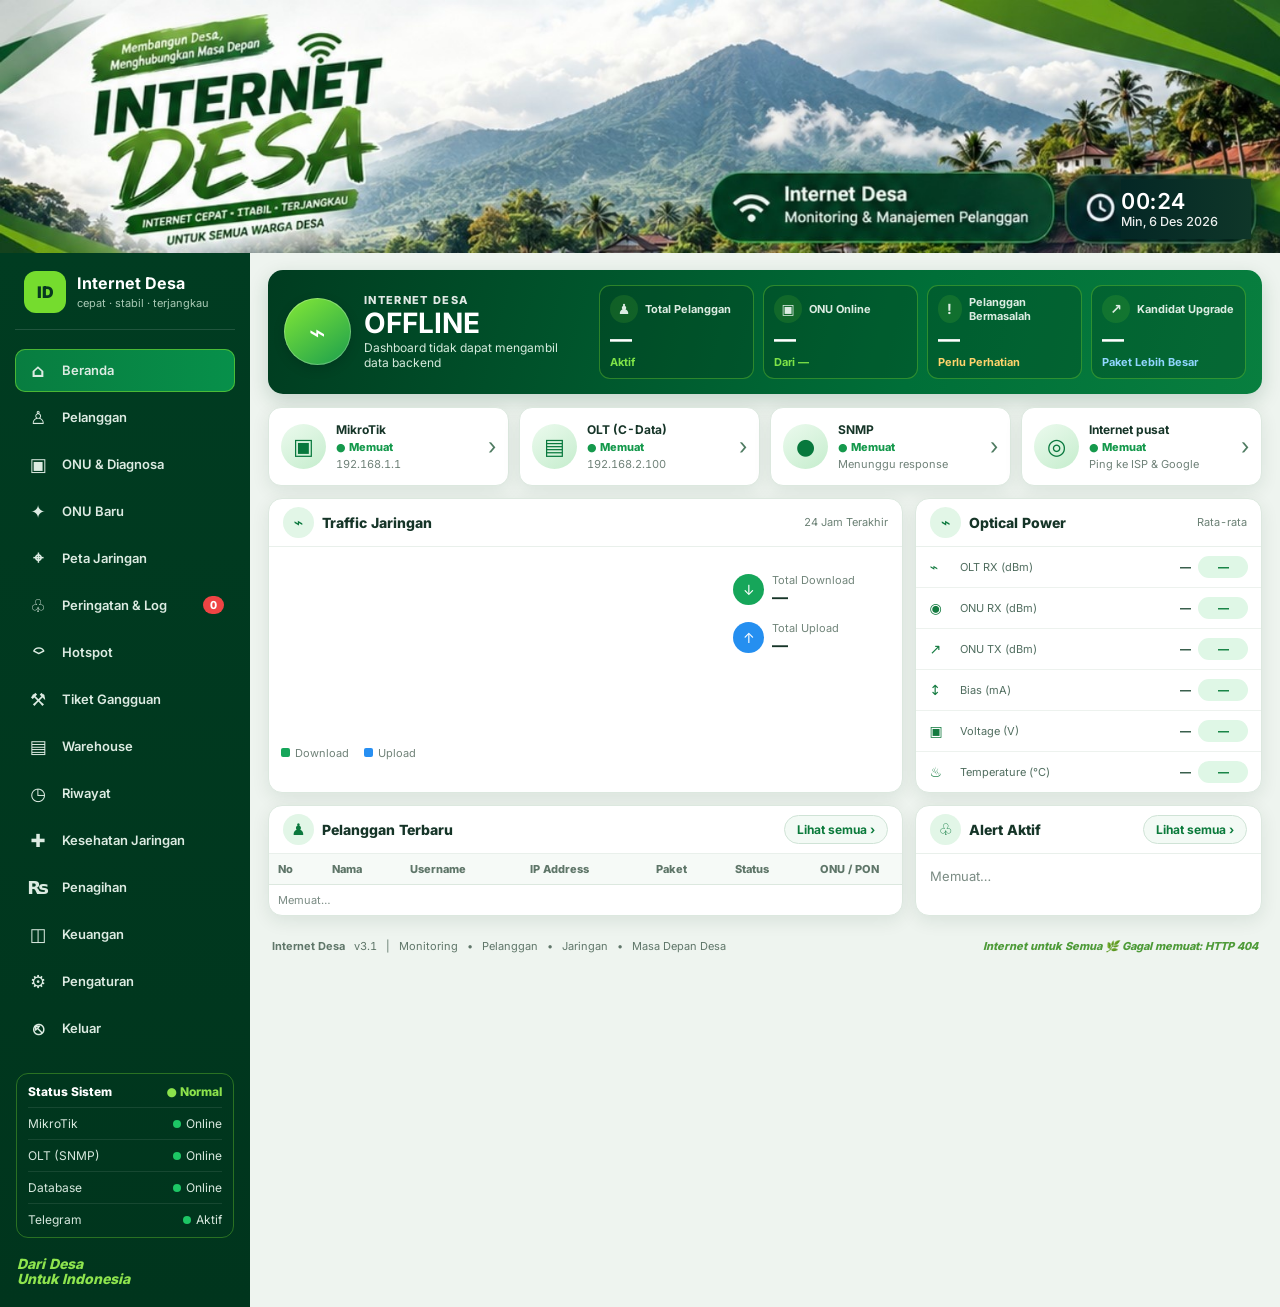
==== index.html @ e1cf4e41 "Permintaan material dari admin wilayah ke Pusat Admin wilayah memilih barang warehouse (atau mengeti" ====
<!doctype html><html lang="id"><head><meta charset="utf-8"><meta name="viewport" content="width=device-width,initial-scale=1,viewport-fit=cover"><meta name="theme-color" content="#004f29"><title>Internet Desa — Monitoring & Manajemen Pelanggan</title><style>
@font-face{font-family:'Inter';font-style:normal;font-weight:100 900;font-display:swap;src:url(/static/inter.woff2) format('woff2')}
:root{--fs-2xs:11px;--fs-xs:12px;--fs-sm:13px;--fs-md:14px;--fs-lg:16px;--fs-xl:18px;--fs-2xl:22px;--fs-3xl:28px;--font:'Inter',ui-sans-serif,system-ui,-apple-system,BlinkMacSystemFont,'Segoe UI',Roboto,Arial,sans-serif;--g950:#003a20;--g900:#004a27;--g800:#006b37;--g700:#07813f;--lime:#75dc2e;--bg:#eef4ef;--ink:#163528;--muted:#6e8177;--line:#dce8df;--white:#fff;--red:#ef4444;--amber:#f2a80f;--blue:#238bea;--shadow:0 5px 18px rgba(0,55,28,.09)}
*{box-sizing:border-box}html,body{margin:0;min-height:100%;font-family:var(--font);color:var(--ink);background:var(--bg)}body{overflow-x:hidden}button,input,select{font:inherit}button{cursor:pointer}a{color:inherit}
.hero{width:100%;background:#07512a;line-height:0;overflow:hidden;position:relative}.hero img{display:block;width:100%;height:auto;max-width:none}
.shell{display:grid;grid-template-columns:250px minmax(0,1fr);max-width:1600px;margin:0 auto;min-height:calc(100vh - 300px)}
.sidebar{background:linear-gradient(180deg,#003c21,#00351d);color:#fff;padding:17px 15px 20px;position:relative;min-height:calc(100vh - 300px)}
.brand{display:flex;align-items:center;gap:11px;padding:1px 9px 16px;border-bottom:1px solid rgba(255,255,255,.13)}.brandmark{width:42px;height:42px;border-radius:12px;background:var(--lime);display:grid;place-items:center;color:#06381f;font-weight:900;font-size:var(--fs-lg)}.brand b{font-size:var(--fs-lg)}.brand small{display:block;margin-top:3px;color:#a8c9b5;font-size:var(--fs-2xs)}
.nav{padding-top:15px}.nav a{height:43px;display:flex;align-items:center;gap:12px;padding:0 11px;margin:4px 0;border-radius:10px;text-decoration:none;color:#dcebe2;font-size:var(--fs-sm);font-weight:600}.nav a:hover{background:rgba(255,255,255,.055)}.nav a.active{background:linear-gradient(90deg,#087d40,#07904a);box-shadow:inset 0 0 0 1px rgba(117,220,46,.6)}.ico{width:24px;text-align:center;font-size:var(--fs-xl)}.badge{margin-left:auto;background:#ef4444;color:#fff;border-radius:99px;padding:2px 7px;font-size:var(--fs-2xs);font-weight:800}
.system{margin:23px 1px 0;border:1px solid rgba(117,220,46,.36);border-radius:12px;padding:10px 11px}.systemHead{display:flex;justify-content:space-between;font-size:var(--fs-xs);font-weight:800}.systemHead .state{color:#8ce34c}.systemRow{display:flex;justify-content:space-between;border-top:1px solid rgba(255,255,255,.09);padding-top:8px;margin-top:8px;color:#d7e8de;font-size:var(--fs-xs)}.dot{display:inline-block;width:8px;height:8px;border-radius:50%;background:#1dc665;margin-right:5px}.dot.off{background:#ef4444}.sideSlogan{margin:18px 2px 0;color:#8ee54e;font-weight:800;font-style:italic;font-size:var(--fs-md);line-height:1.1}
.main{min-width:0;padding:17px 18px 22px;background:var(--bg)}.content{max-width:1285px;margin:0 auto}
.statusBanner{background:linear-gradient(105deg,#003c20,#006f38 65%,#087f3f);border-radius:15px;padding:15px 16px;color:#fff;display:grid;grid-template-columns:minmax(300px,.95fr) minmax(0,2.05fr);gap:15px;align-items:center;box-shadow:0 7px 20px rgba(0,66,34,.18)}.statusMain{display:flex;align-items:center;gap:13px}.statusIcon{width:67px;height:67px;border-radius:50%;flex:0 0 auto;display:grid;place-items:center;background:linear-gradient(145deg,#85e936,#1a9e4d);font-size:var(--fs-3xl);box-shadow:inset 0 0 0 1px rgba(255,255,255,.25),0 4px 12px rgba(0,0,0,.15)}.eyebrow{font-size:var(--fs-2xs);letter-spacing:.12em;font-weight:800;opacity:.88}.statusMain h2{margin:2px 0 3px;font-size:var(--fs-3xl);line-height:1}.statusMain p{margin:0;color:#d5ebdd;font-size:var(--fs-xs)}.kpis{display:grid;grid-template-columns:repeat(4,minmax(0,1fr));gap:9px}.kpi{min-width:0;border:1px solid rgba(120,222,49,.38);background:rgba(0,47,24,.26);border-radius:11px;padding:9px 10px;min-height:88px}.kpiTop{display:flex;align-items:center;gap:7px;color:#dcece2;font-size:var(--fs-2xs);font-weight:700}.kpiIcon{width:28px;height:28px;display:grid;place-items:center;border-radius:50%;background:rgba(117,220,46,.14);font-size:var(--fs-md)}.kpi strong{display:block;margin-top:5px;font-size:var(--fs-2xl);line-height:1}.kpi small{display:block;margin-top:5px;color:#7ee348;font-size:var(--fs-2xs);font-weight:700}.kpi.warn small{color:#ffd36c}.kpi.blue small{color:#91d6ff}
.connection>div:not(.connIcon){min-width:0;flex:1}.khSum.upSum{grid-template-columns:repeat(4,minmax(0,1fr))}@media(max-width:700px){.khSum.upSum{grid-template-columns:repeat(2,minmax(0,1fr))}}.upTip{display:none;position:absolute;top:4px;min-width:140px;background:#fff;border:1px solid var(--line);border-radius:8px;box-shadow:var(--shadow);padding:6px 8px;font-size:var(--fs-2xs);pointer-events:none;color:#21352b}.upTip i{display:inline-block;width:8px;height:8px;border-radius:2px;margin-right:5px}.connectionGrid{display:grid;grid-template-columns:repeat(4,minmax(0,1fr));gap:10px;margin:13px 0 12px}.connection{min-width:0;background:#fff;border:1px solid var(--line);border-radius:13px;box-shadow:var(--shadow);padding:10px 12px;display:flex;align-items:center;gap:10px;min-height:79px}.connIcon{width:45px;height:45px;flex:0 0 auto;border-radius:50%;display:grid;place-items:center;background:linear-gradient(145deg,#ecfaee,#c5edcd);font-size:var(--fs-2xl);color:#08783d}.connection h3{margin:0 0 3px;font-size:var(--fs-xs)}.connState{font-size:var(--fs-2xs);font-weight:800;color:#15994c}.connSub{font-size:var(--fs-2xs);color:#708279;margin-top:3px;white-space:nowrap;overflow:hidden;text-overflow:ellipsis}.chev{margin-left:auto;color:#4e7b61;font-size:var(--fs-2xl)}
.grid2,.bottomGrid{display:grid;grid-template-columns:minmax(0,1.65fr) minmax(330px,.9fr);gap:12px}.bottomGrid{margin-top:12px}.card{background:#fff;border:1px solid var(--line);border-radius:14px;box-shadow:var(--shadow);min-width:0;overflow:hidden}.cardHead{height:48px;padding:0 14px;display:flex;align-items:center;justify-content:space-between;border-bottom:1px solid #e9f0eb}.cardTitle{display:flex;align-items:center;gap:8px;font-size:var(--fs-md);font-weight:800}.titleIcon{width:31px;height:31px;border-radius:50%;display:grid;place-items:center;background:#e2f6e7;color:#0b783d;font-size:var(--fs-lg)}.cardMeta{font-size:var(--fs-2xs);color:#6b8175}
.trafficBody{padding:9px 12px 10px}.chartWrap{height:188px;position:relative}.chartSvg{width:100%;height:100%;display:block}.liveNums{position:absolute;right:7px;top:17px;width:150px}.liveBox{display:flex;align-items:center;gap:8px;margin-bottom:14px}.liveCircle{width:31px;height:31px;border-radius:50%;display:grid;place-items:center;color:#fff;font-size:var(--fs-md)}.liveCircle.down{background:#16a65a}.liveCircle.up{background:#258ff0}.liveBox small{display:block;color:#71857a;font-size:var(--fs-2xs)}.liveBox strong{font-size:var(--fs-lg);line-height:1.1}.chartLegend{display:flex;align-items:center;gap:15px;font-size:var(--fs-2xs);color:#708278;margin-top:2px}.legend{display:flex;align-items:center;gap:5px}.lg{width:9px;height:9px;border-radius:2px}.lg.down{background:#16a65a}.lg.up{background:#278ff2}
.metric{display:grid;grid-template-columns:24px minmax(0,1fr) auto auto;gap:7px;align-items:center;padding:9px 13px;border-bottom:1px solid #edf2ee;font-size:var(--fs-2xs)}.metric:last-child{border-bottom:0}.metricIcon{color:#147b40;font-size:var(--fs-md)}.metricName{color:#506d5f}.metricVal{font-weight:800;color:#355b48;min-width:58px;text-align:right}.pill{font-size:var(--fs-2xs);font-weight:800;border-radius:99px;padding:4px 7px;background:#dff7e6;color:#148242;min-width:50px;text-align:center}.pill.warn{background:#fff1c9;color:#a36a00}.pill.crit{background:#ffe0e0;color:#b42323}
.tableWrap{overflow:auto}.customerTable{width:100%;border-collapse:collapse;font-size:var(--fs-2xs);min-width:760px}.customerTable th{background:#f6faf7;color:#5f7669;text-align:left;font-weight:800;padding:8px 9px;border-bottom:1px solid var(--line);white-space:nowrap}.customerTable td{padding:8px 9px;border-bottom:1px solid #eef3ef;white-space:nowrap}.customerTable tr:last-child td{border-bottom:0}.customerTable tbody tr:hover{background:#fbfefc}.status{font-weight:800}.online{color:#14964b}.offline{color:#db3d3d}.smallDot{width:7px;height:7px;border-radius:50%;display:inline-block;margin-right:4px}.muted{color:#7a8b83;font-size:min(1em,var(--fs-sm))}
.alertList{padding:0}.alert{display:grid;grid-template-columns:9px 40px minmax(0,1fr) auto;gap:8px;align-items:center;padding:8px 12px;border-bottom:1px solid #edf2ee;font-size:var(--fs-2xs)}.alert:last-child{border-bottom:0}.aDot{width:9px;height:9px;border-radius:50%}.aTime{color:#71857a}.aText strong{display:block;font-size:var(--fs-2xs);color:#244d3a}.aText span{display:block;color:#7b8c84;margin-top:2px;font-size:var(--fs-2xs)}.tag{font-size:var(--fs-2xs);font-weight:800;border-radius:99px;padding:4px 7px}.tag.critical{background:#ffdada;color:#b42323}.tag.warning{background:#fff0bf;color:#9a6700}.tag.info{background:#dceeff;color:#1669aa}
.footer{display:flex;justify-content:space-between;align-items:center;margin-top:12px;padding:11px 4px 1px;color:#5f7669;font-size:var(--fs-2xs)}.footerRight{color:#4e9b39;font-style:italic;font-weight:800}
.overlay{position:fixed;inset:0;background:rgba(0,35,18,.48);display:none;align-items:center;justify-content:center;padding:18px;z-index:50;backdrop-filter:blur(3px)}.overlay.show{display:flex}.modal{width:min(760px,100%);max-height:88vh;background:#fff;border-radius:16px;overflow:hidden;box-shadow:0 24px 70px rgba(0,0,0,.25)}.modalHead{display:flex;align-items:center;justify-content:space-between;padding:14px 16px;border-bottom:1px solid var(--line)}.modalHead h3{margin:0;font-size:var(--fs-md)}.close,.search button{border:0;border-radius:9px;padding:8px 11px;background:#067d40;color:#fff;font-weight:700;font-size:var(--fs-xs)}.modalBody{padding:14px;overflow:auto;max-height:calc(88vh - 62px)}.search{display:flex;gap:8px;margin-bottom:12px}.search input{flex:1;min-width:0;border:1px solid var(--line);border-radius:9px;padding:10px 11px;outline:none}.detailGrid{display:grid;grid-template-columns:repeat(2,1fr);gap:8px}.detail{background:#f7faf8;border:1px solid #e5eee8;border-radius:10px;padding:10px;font-size:var(--fs-2xs)}.detail small{display:block;color:#7b8c84;margin-bottom:4px}.detail b{color:#214d38}
@media(max-width:1000px){.shell{display:block;min-height:0}.sidebar{min-height:0;padding:10px 12px}.brand{border-bottom:0;padding-bottom:8px}.nav{display:grid;grid-template-columns:repeat(auto-fill,minmax(150px,1fr));gap:4px;padding:5px 0 2px}.nav a{height:38px;padding:0 10px;margin:0;font-size:var(--fs-xs);gap:8px;min-width:0;white-space:nowrap;overflow:hidden}.system,.sideSlogan{display:none}.main{padding:12px}.statusBanner{grid-template-columns:1fr;padding:13px}.kpis{grid-template-columns:repeat(2,1fr)}.connectionGrid{grid-template-columns:repeat(2,1fr)}.grid2,.bottomGrid{grid-template-columns:1fr}.liveNums{position:static;width:auto;display:flex;gap:18px;margin-top:5px}.liveBox{margin:0}.chartWrap{height:auto}.chartSvg{display:block;width:100%;height:150px}.liveNums{margin-top:10px}.kpi strong{font-size:var(--fs-xl)}.statusMain h2{font-size:var(--fs-2xl)}.statusIcon{width:58px;height:58px}.footer{display:block;line-height:1.6}.footerRight{margin-top:3px}.chev{display:none}.customerTable{min-width:0;font-size:var(--fs-xs)}.customerTable td:nth-child(2){white-space:normal;overflow-wrap:anywhere}.customerTable th:nth-child(1),.customerTable td:nth-child(1),.customerTable th:nth-child(3),.customerTable td:nth-child(3),.customerTable th:nth-child(4),.customerTable td:nth-child(4),.customerTable th:nth-child(7),.customerTable td:nth-child(7),.customerTable th:nth-child(8),.customerTable td:nth-child(8){display:none}}
.select{border:1px solid #cfe3d6;background:#f3faf5;color:#0b7a3b;font-weight:700;font-size:var(--fs-xs);font-family:inherit;padding:6px 12px;border-radius:999px;cursor:pointer;white-space:nowrap}

.plRow{display:flex;align-items:center;justify-content:space-between;gap:10px;padding:11px 4px;border-bottom:1px solid var(--line);cursor:pointer}
.plRow:hover{background:#f3faf5}
.plName{font-weight:800;font-size:var(--fs-sm)}
.plSub{font-size:var(--fs-xs);color:#6b7f73;margin-top:2px}
.chip{font-size:var(--fs-2xs);font-weight:800;padding:3px 9px;border-radius:999px;white-space:nowrap}
.chip.ok{background:#dcf5e5;color:#0b7a3b}
.chip.warn{background:#fff1c9;color:#8a5a00}
.chip.info{background:#dceeff;color:#1669aa}
.kuModal{width:min(980px,100%)}
.kuKpi{display:grid;grid-template-columns:repeat(4,minmax(0,1fr));gap:8px;margin-bottom:8px}
.kuKpi .blBox b{font-size:var(--fs-lg)}.kuKpi .blBox small:last-child{font-size:var(--fs-2xs)}
.kuSub{display:grid;grid-template-columns:repeat(5,minmax(0,1fr));gap:8px;margin-bottom:12px}
.kuBayarForm{display:grid;grid-template-columns:repeat(3,minmax(0,1fr)) auto;gap:6px;margin-top:8px;align-items:end}
.kuBayarForm input,.kuBayarForm select{width:100%;border:1px solid var(--line);border-radius:8px;padding:7px 8px;font:inherit;font-size:var(--fs-xs)}
.kuBayarForm small{display:block;font-size:var(--fs-2xs);color:#5f7669;margin-bottom:2px}
.notaWrap{display:flex;gap:6px;flex-wrap:wrap;margin-top:6px}
.notaThumb{position:relative;width:56px;height:56px;border-radius:8px;border:1px solid var(--line);overflow:hidden;background:#f3f7f4;display:grid;place-items:center;font-size:var(--fs-2xs);font-weight:800;color:#4b6355;text-decoration:none}
.notaThumb img{width:100%;height:100%;object-fit:cover;display:block}
.notaThumb button{position:absolute;top:1px;right:1px;width:18px;height:18px;border-radius:50%;border:0;background:rgba(0,0,0,.6);color:#fff;font-size:var(--fs-xs);line-height:18px;padding:0;cursor:pointer}
.notaAdd{width:56px;height:56px;border-radius:8px;border:1px dashed #9cc2aa;background:#fff;color:#0b7a3b;font-size:var(--fs-xs);font-weight:800;cursor:pointer}
.kuRiwBayar{font-size:var(--fs-xs);color:#4b6355;margin-top:6px;padding-left:10px;border-left:2px solid #dce8df}
.kuSub .blBox b{font-size:var(--fs-md)}
.kuGrid{display:grid;grid-template-columns:minmax(0,1.3fr) minmax(0,1fr);gap:12px}
.kuPanel{border:1px solid var(--line);border-radius:12px;padding:12px;min-width:0}
.kuPanel h4{margin:0 0 10px;font-size:var(--fs-sm)}
.kuLegend{display:flex;gap:14px;font-size:var(--fs-xs);color:#4b6355;margin-bottom:6px}
.kuLegend i{display:inline-block;width:10px;height:10px;border-radius:3px;margin-right:5px;vertical-align:-1px}
.kuChart{position:relative}.kuChart svg{display:block;width:100%;height:auto}
.kuTip{position:absolute;pointer-events:none;background:#fff;border:1px solid var(--line);border-radius:9px;box-shadow:0 6px 18px rgba(0,40,20,.15);padding:8px 10px;font-size:var(--fs-xs);line-height:1.5;display:none;white-space:nowrap;z-index:2}
.kuBar{display:grid;grid-template-columns:minmax(0,1.3fr) minmax(0,1fr) auto;gap:8px;align-items:center;font-size:var(--fs-xs);padding:5px 0}
.kuBar .track{height:10px;border-radius:0 4px 4px 0;background:#eb6834;min-width:2px}
.kuBar .nm{overflow:hidden;text-overflow:ellipsis;white-space:nowrap;color:#2c4a3b}.kuBar .v{font-weight:800;font-size:var(--fs-xs);white-space:nowrap}
.kuTbl{width:100%;border-collapse:collapse;font-size:var(--fs-xs);margin-top:8px}.kuTbl th,.kuTbl td{padding:5px 6px;border-bottom:1px solid #eef3ef;text-align:right;white-space:nowrap}.kuTbl th:first-child,.kuTbl td:first-child{text-align:left}.kuTbl th{color:#5f7669;font-weight:800}
.naik{color:#0b7a3b}.turun{color:#b42318}
.kuJenis{display:flex;gap:6px;margin-top:4px}.kuJenis button{flex:1;border:1px solid var(--line);background:#fff;border-radius:9px;padding:10px;font-weight:800;font-size:var(--fs-xs);cursor:pointer}
.kuJenis button.on.keluar{background:#fde4e1;border-color:#f3b4ab;color:#b42318}.kuJenis button.on.masuk{background:#dcf5e5;border-color:#a6dfb9;color:#0b7a3b}
.kuBatal{opacity:.55}.kuBatal .blAmt{text-decoration:line-through}
.trxSum{display:grid;grid-template-columns:repeat(3,minmax(0,1fr));gap:8px;margin:2px 0 6px}
.trxSum .blBox b{font-size:var(--fs-sm);white-space:nowrap}
@media(max-width:420px){.trxSum .blBox{padding:8px 7px}.trxSum .blBox b{font-size:var(--fs-xs)}}
.trx{display:flex;flex-wrap:wrap;gap:0 10px;padding:10px 4px;border-bottom:1px solid var(--line);cursor:pointer;align-items:flex-start}
.trx>.trxDetail{flex:0 0 100%}
.trx:hover,.trx.buka{background:#f7faf8}.trx.kuBatal.buka{opacity:1}
.trxTgl{flex:0 0 34px;text-align:center;line-height:1.1;padding-top:1px}
.trxTgl b{display:block;font-size:var(--fs-lg);color:var(--ink)}.trxTgl small{font-size:var(--fs-2xs);color:var(--muted);font-weight:700;text-transform:uppercase}
.trxIsi{flex:1;min-width:0}.trxJudul{font-weight:700;font-size:var(--fs-md);overflow-wrap:anywhere}
.trxSub{font-size:var(--fs-xs);color:var(--muted);margin-top:2px;overflow-wrap:anywhere}
.trxTanda{display:flex;flex-wrap:wrap;gap:4px;margin-top:4px}.trxTanda:empty{display:none}
.trxAmt{font-weight:800;font-size:var(--fs-md);white-space:nowrap;text-align:right}
.trxAmt small{display:block;font-size:var(--fs-2xs);font-weight:600;color:var(--muted)}
.trxDetail{margin:8px 0 2px 44px;padding:10px;border-radius:10px;background:#fff;border:1px solid var(--line);cursor:default}
@media(max-width:420px){.trxDetail{margin-left:0}}
.trxDetail dl{display:grid;grid-template-columns:auto 1fr;gap:4px 12px;margin:0;font-size:var(--fs-xs)}
.trxDetail dt{color:var(--muted)}.trxDetail dd{margin:0;font-weight:600;overflow-wrap:anywhere}
.trxDetail .blAksi{justify-content:flex-start;margin-top:8px}
.trxBulan{display:flex;justify-content:space-between;gap:8px;align-items:baseline;margin:16px 2px 2px;padding-bottom:5px;border-bottom:2px solid var(--line)}
@media(max-width:900px){.kuSub{grid-template-columns:repeat(3,minmax(0,1fr))}}
@media(max-width:760px){.kuKpi,.kuSub{grid-template-columns:repeat(2,minmax(0,1fr))}.kuGrid{grid-template-columns:1fr}.kuBayarForm{grid-template-columns:1fr 1fr}}
.evRow{display:grid;grid-template-columns:auto minmax(0,1fr) auto;gap:10px;align-items:start;padding:10px 4px;border-bottom:1px solid var(--line)}
.evRow:last-child{border-bottom:0}.evSrc{font-size:var(--fs-2xs);font-weight:800;color:#5f7669;text-transform:uppercase;letter-spacing:.04em}
.evDetail{font-size:var(--fs-xs);color:#6b7f73;margin-top:2px;overflow-wrap:anywhere}.evTime{font-size:var(--fs-xs);color:#6b7f73;white-space:nowrap;text-align:right}
.plForm label{display:block;font-size:var(--fs-xs);font-weight:800;color:#4b6355;margin:12px 0 4px}
.plForm input,.plForm textarea,.plForm select{width:100%;box-sizing:border-box;border:1px solid var(--line);border-radius:9px;padding:10px 11px;font:inherit;font-size:var(--fs-sm);outline:none;background:#fff}
.plForm textarea{min-height:70px;resize:vertical}
.plBtns{display:flex;flex-wrap:wrap;gap:8px;margin-top:16px}
.plBtns button{border:0;border-radius:9px;padding:10px 14px;font-weight:800;font-size:var(--fs-xs);cursor:pointer}
.plSave{background:#067d40;color:#fff}.plSave:disabled,.plCancel:disabled{opacity:.6;cursor:wait}
.plCancel{background:#eef3ef;color:#234}
.plMsg{font-size:var(--fs-xs);margin-top:10px;font-weight:700}
.btnS:disabled{opacity:.45;cursor:not-allowed}.btnS{text-decoration:none;border:1px solid #cfe3d6;background:#f3faf5;color:#0b7a3b;font:inherit;font-size:var(--fs-xs);font-weight:800;padding:6px 10px;border-radius:9px;cursor:pointer;white-space:nowrap}
.btnS.go{background:#067d40;border-color:#067d40;color:#fff}
.blNav{display:flex;flex-wrap:wrap;align-items:center;gap:8px;margin-bottom:12px}
.blNav b{flex:1 0 auto;text-align:center;font-size:var(--fs-md);white-space:nowrap}
.blSum{display:grid;grid-template-columns:repeat(3,1fr);gap:8px;margin-bottom:12px}
.blBox{border:1px solid var(--line);border-radius:12px;padding:9px 10px;display:flex;flex-direction:column;gap:2px}
.blBox small{font-size:var(--fs-2xs);color:#6b7f73}
.blBox b{font-size:var(--fs-sm)}
.blFilters{display:flex;flex-wrap:wrap;gap:6px;margin-bottom:8px}
.blFilters button{border:1px solid var(--line);background:#fff;font:inherit;font-size:var(--fs-xs);font-weight:700;padding:6px 11px;border-radius:999px;cursor:pointer}
.blFilters button.on{background:#067d40;border-color:#067d40;color:#fff}
.blRow{display:flex;justify-content:space-between;gap:10px;padding:11px 4px;border-bottom:1px solid var(--line)}
.blKanan{text-align:right}
.blAmt{font-weight:800;font-size:var(--fs-sm)}
.blAksi{display:flex;gap:6px;align-items:center;justify-content:flex-end;margin-top:5px;flex-wrap:wrap}
.chip.bad{background:#fde4e1;color:#b42318}
.chip.off{background:#eef3ef;color:#5f7669}
.tkLog{border-left:2px solid var(--line);margin:6px 0 0 4px;padding-left:12px}
.tkLog div{font-size:var(--fs-xs);padding:5px 0}.tkLog small{color:#6b7f73;font-size:var(--fs-2xs);display:block}
.tkAksi{display:flex;gap:6px;flex-wrap:wrap;margin-top:10px}
.plForm label.plCek{display:flex;align-items:center;gap:8px;font-size:var(--fs-xs);margin-top:14px;color:#234}
.plForm input[type=checkbox]{width:auto;margin:0}
.khSum{display:grid;grid-template-columns:repeat(3,1fr);gap:8px;margin-bottom:10px}
.khBtn{cursor:pointer}
.khJam,.khFilters{display:flex;gap:6px;margin-bottom:8px;flex-wrap:wrap}
.khJam button,.khFilters button{border:1px solid var(--line);background:#fff;font:inherit;font-size:var(--fs-xs);font-weight:700;padding:6px 11px;border-radius:999px;cursor:pointer}
.khJam button.on,.khFilters button.on{background:#067d40;border-color:#067d40;color:#fff}
.khRow{display:flex;justify-content:space-between;gap:10px;padding:11px 4px;border-bottom:1px solid var(--line);cursor:pointer}
.khRow:hover{background:#f3faf5}
.khDetail{padding:10px 6px 14px;border-bottom:1px solid var(--line);background:#fafdfb}
.khSaran{background:#fff8e1;border:1px solid #f3dc9a;border-radius:10px;padding:8px 10px;font-size:var(--fs-xs)}
.khSaran ul{margin:6px 0 0;padding-left:18px}
.khGrid{display:grid;grid-template-columns:repeat(auto-fit,minmax(88px,1fr));gap:6px;margin-top:8px}
.khM{border:1px solid var(--line);border-radius:9px;padding:6px 8px;display:flex;flex-direction:column;background:#fff}
.khM small{font-size:var(--fs-2xs);color:#6b7f73}
.khM b{font-size:var(--fs-xs);word-break:break-word}
.khBtns{display:flex;gap:6px;flex-wrap:wrap;margin-top:10px}
.khBtns a{text-decoration:none;display:inline-block}
.khPutusList{margin:6px 0 0;padding-left:18px}
.khPutusList li{margin-bottom:3px}
.khPutusList li.now{color:#b42318;font-weight:700}
  
body{font-variant-numeric:tabular-nums;-webkit-font-smoothing:antialiased}@media(max-width:760px){input,select,textarea{font-size:16px!important}}
.lapKop{text-align:center;margin:4px 0 12px}.lapKop b{font-size:var(--fs-lg)}.lapKop div{font-weight:700;font-size:var(--fs-md)}.lapKop small{color:var(--muted);font-size:var(--fs-xs)}
.lapTbl td:first-child{text-align:left;white-space:normal}.lapTbl td:last-child{text-align:right;white-space:nowrap}.lapTbl tr.lapGrp td{text-align:left;font-weight:800;color:#4b6355;text-transform:uppercase;font-size:var(--fs-2xs);letter-spacing:.04em;padding-top:10px}
.lapTbl tr.lapSub td{font-weight:700;border-top:1px solid var(--line)}.lapTbl tr.lapTotal td{font-weight:800;border-top:2px solid var(--ink);border-bottom:3px double var(--ink)}
@media print{body *{visibility:hidden}#kuLaporan,#kuLaporan *{visibility:visible}#kuLaporan{position:absolute;left:0;top:0;width:100%;padding:0 8mm}.noPrint{display:none!important}.kuPanel{box-shadow:none;break-inside:avoid}.lapGrid{grid-template-columns:1fr 1fr}}
.menuBtn,.botNav{display:none}
.kuFilter{border:1px solid var(--line);border-radius:12px;padding:10px 10px 2px;margin-bottom:10px;background:#fafdfb}
.kuFGrid{display:grid;grid-template-columns:repeat(3,minmax(0,1fr));gap:8px;margin:4px 0 8px}
.kuFGrid label{display:flex;flex-direction:column;gap:3px;font-size:var(--fs-2xs);font-weight:700;color:#4b6355;min-width:0}
.kuFGrid select,.kuFGrid input{width:100%;min-width:0;border:1px solid var(--line);border-radius:9px;padding:7px 8px;font:inherit;font-size:var(--fs-xs);background:#fff;color:var(--ink)}
#kuRentangKustom{grid-template-columns:repeat(2,minmax(0,1fr))}
@media(max-width:760px){.kuFGrid{grid-template-columns:repeat(2,minmax(0,1fr))}}
.blBox.kasPlus{background:#e6f6ea;border-color:#8fd3a5}.blBox.kasPlus b{color:#067d40}.blBox.kasPlus small{color:#2f6b47}
.blBox.kasMinus{background:#fdebe8;border-color:#ef9a8e}.blBox.kasMinus b{color:#b42318}.blBox.kasMinus small{color:#8a2a1d}
.utGrup{border:1px solid var(--line);border-radius:12px;margin:8px 0;background:#fff;overflow:hidden}
.utGrupHead{width:100%;display:flex;align-items:center;gap:10px;padding:11px 12px;background:#fff;border:0;text-align:left;font-family:inherit;color:inherit;cursor:pointer}
.utGrup.buka .utGrupHead{background:#f3faf5;border-bottom:1px solid var(--line)}.utPanah{color:#4e7b61;font-size:var(--fs-md);width:14px}
.utGrupIsi{padding:0 10px}.utGrupIsi .blRow:last-child{border-bottom:0}
.akRow{flex-wrap:wrap}.akRow>div:first-child{flex:1 1 190px;min-width:0}.akRow .blKanan{flex:1 1 auto}
/* Jam hidup menutup jam bawaan gambar header (gambar 1519x300; posisi dalam persen) */
.heroJam{position:absolute;left:87.6%;top:71%;width:10.1%;height:23.5%;display:flex;flex-direction:column;justify-content:center;gap:.25vw;
 background:linear-gradient(90deg,rgb(4,39,37),rgb(15,54,41));color:#fff;line-height:1;font-family:var(--font);pointer-events:none}
.heroJam b{font-size:1.72vw;font-weight:600;letter-spacing:.02em}.heroJam small{font-size:.98vw;font-weight:500;opacity:.92}
@media(max-width:760px){
 .sidebar{position:sticky;top:0;z-index:20;padding:8px 12px;box-shadow:0 4px 14px rgba(0,30,15,.25)}
 .brand{padding:0;gap:10px}.brandmark{width:34px;height:34px;border-radius:10px;font-size:var(--fs-sm)}
 .brand b{font-size:var(--fs-md)}.brand small{font-size:var(--fs-2xs);margin-top:1px}
 .menuBtn{display:inline-flex;align-items:center;gap:6px;margin-left:auto;border:1px solid rgba(117,220,46,.5);background:rgba(255,255,255,.08);color:#fff;font-weight:700;font-size:var(--fs-xs);border-radius:10px;padding:8px 12px;font-family:inherit}
 .menuBadge{background:#ef4444;color:#fff;border-radius:99px;padding:1px 6px;font-size:var(--fs-2xs);font-weight:800;font-style:normal}
 .menuBadge:empty{display:none}
 .sidebar .nav{display:none}
 .sidebar.buka .nav{display:grid;grid-template-columns:repeat(3,minmax(0,1fr));gap:6px;padding:10px 0 4px;max-height:calc(100vh - 150px);overflow:auto}
 .sidebar.buka .nav a{height:auto;min-height:62px;flex-direction:column;justify-content:center;gap:4px;padding:8px 4px;text-align:center;white-space:normal;line-height:1.2;font-size:var(--fs-2xs);background:rgba(255,255,255,.05);position:relative}
 .sidebar.buka .nav a .ico{width:auto;font-size:18px}
 .sidebar.buka .nav a .badge{position:absolute;top:4px;right:6px;margin:0}
 .sidebar.buka .nav a small{margin:0!important}
 .main{padding:10px 10px 84px}
 .botNav{display:grid;grid-template-columns:repeat(5,1fr);position:fixed;left:0;right:0;bottom:0;z-index:30;background:#003c21;border-top:1px solid rgba(117,220,46,.3);padding:4px 4px calc(4px + env(safe-area-inset-bottom));box-shadow:0 -4px 14px rgba(0,30,15,.2)}
 .botNav button{background:none;border:0;color:#dcebe2;font-family:inherit;font-size:var(--fs-2xs);font-weight:700;display:flex;flex-direction:column;align-items:center;gap:2px;padding:6px 0;border-radius:10px;position:relative}
 .botNav button span{font-size:18px;line-height:1}
 .botNav button:active{background:rgba(255,255,255,.08)}
 .botNav .menuBadge{position:absolute;top:2px;right:18%}
 .overlay{padding:10px}
}
@media print{.botNav,.menuBtn{display:none!important}}
</style><script src="/static/qrcode.js"></script></head><body>
<div class="hero"><img src="[data-uri]" alt="Internet Desa — banner"><div class="heroJam" id="heroJam" aria-label="Jam sekarang"><b>--:--</b><small>&nbsp;</small></div></div>
<div class="shell">
<aside class="sidebar">
 <div class="brand"><div class="brandmark">ID</div><div><b>Internet Desa</b><small>cepat · stabil · terjangkau</small></div><button class="menuBtn" type="button" onclick="bukaMenuHp()" aria-expanded="false" aria-controls="navUtama">☰ Menu<span class="menuBadge" id="menuBadge"></span></button></div>
 <nav class="nav" id="navUtama">
  <a class="active" href="#"><span class="ico">⌂</span>Beranda</a>
  <a href="#" onclick="openPelanggan();return false"><span class="ico">♙</span>Pelanggan</a>
  <a href="#" onclick="openCustomers();return false"><span class="ico">▣</span>ONU &amp; Diagnosa</a>
  <a href="#" onclick="openOnuBaru();return false"><span class="ico">✦</span>ONU Baru <span id="onuBaruBadge" class="badge" style="display:none">0</span></a>
  <a href="#" onclick="scrollToSection('traffic');return false"><span class="ico">⌖</span>Peta Jaringan</a>
  <a href="#" onclick="openAlertEvent();return false"><span class="ico">♧</span>Peringatan &amp; Log <span id="alertBadge" class="badge">0</span></a>
   <a href="#" onclick="openHotspot();return false"><span class="ico">⌔</span>Hotspot</a>
   <a href="#" onclick="openTiket();return false"><span class="ico">⚒</span>Tiket Gangguan <span id="tiketBadge" class="badge" style="display:none">0</span></a>
   <a href="#" onclick="openGudang();return false"><span class="ico">▤</span>Warehouse <span id="gudangBadge" class="badge" style="display:none" title="barang menipis">0</span></a>
  <a href="#" onclick="scrollToSection('history');return false"><span class="ico">◷</span>Riwayat</a>
  <a href="#" onclick="openKesehatan();return false"><span class="ico">✚</span>Kesehatan Jaringan</a>
  <a href="#" onclick="openBilling();return false"><span class="ico">₨</span>Penagihan</a>
  <a href="#" onclick="openKeuangan();return false"><span class="ico">◫</span>Keuangan</a>
  <a href="#" onclick="openSettings();return false"><span class="ico">⚙</span>Pengaturan</a>
  <a href="#" onclick="keluar();return false" title="Keluar / ganti akun"><span class="ico">⎋</span>Keluar <small id="navUser" style="margin-left:auto;opacity:.75;font-weight:600"></small></a>
 </nav>
 <div class="system"><div class="systemHead"><span>Status Sistem</span><span class="state">● Normal</span></div>
  <div class="systemRow"><span>MikroTik</span><span id="sideMik"><i class="dot"></i>Online</span></div>
  <div class="systemRow"><span>OLT (SNMP)</span><span id="sideOlt"><i class="dot"></i>Online</span></div>
  <div class="systemRow"><span>Database</span><span><i class="dot"></i>Online</span></div>
  <div class="systemRow"><span>Telegram</span><span><i class="dot"></i>Aktif</span></div>
 </div>
 <div class="sideSlogan">Dari Desa<br>Untuk Indonesia</div>
</aside>
<main class="main"><div class="content">
 <section class="statusBanner"><div class="statusMain"><div class="statusIcon">⌁</div><div><div class="eyebrow">INTERNET DESA</div><h2 id="overall">ONLINE</h2><p id="overallSub">Memeriksa kondisi layanan…</p></div></div>
  <div class="kpis">
   <div class="kpi"><div class="kpiTop"><span class="kpiIcon">♟</span>Total Pelanggan</div><strong id="kpiCustomers">—</strong><small>Aktif</small></div>
   <div class="kpi"><div class="kpiTop"><span class="kpiIcon">▣</span>ONU Online</div><strong id="kpiOnu">—</strong><small id="kpiOnuSub">Dari —</small></div>
   <div class="kpi warn"><div class="kpiTop"><span class="kpiIcon">!</span>Pelanggan Bermasalah</div><strong id="kpiProblems">—</strong><small>Perlu Perhatian</small></div>
   <div class="kpi blue"><div class="kpiTop"><span class="kpiIcon">↗</span>Kandidat Upgrade</div><strong id="kpiUpgrade">—</strong><small>Paket Lebih Besar</small></div>
  </div>
 </section>
 <section class="connectionGrid">
  <div class="connection"><div class="connIcon">▣</div><div><h3>MikroTik</h3><div class="connState" id="mikState">● Memuat</div><div class="connSub">192.168.1.1</div></div><span class="chev">›</span></div>
  <div class="connection"><div class="connIcon">▤</div><div><h3>OLT (C-Data)</h3><div class="connState" id="oltState">● Memuat</div><div class="connSub">192.168.2.100</div></div><span class="chev">›</span></div>
  <div class="connection"><div class="connIcon">●</div><div><h3>SNMP</h3><div class="connState" id="snmpState">● Memuat</div><div class="connSub" id="snmpSub">Menunggu response</div></div><span class="chev">›</span></div>
  <div class="connection" style="cursor:pointer" onclick="openUpstream()"><div class="connIcon">◎</div><div><h3>Internet pusat</h3><div class="connState" id="upState">● Memuat</div><div class="connSub" id="upSub">Ping ke ISP &amp; Google</div></div><span class="chev">›</span></div>
 </section>
 <div class="grid2" id="traffic">
  <section class="card"><div class="cardHead"><div class="cardTitle"><span class="titleIcon">⌁</span>Traffic Jaringan</div><span class="cardMeta">24 Jam Terakhir</span></div><div class="trafficBody"><div class="chartWrap"><svg id="trafficSvg" class="chartSvg" viewBox="0 0 720 188" preserveAspectRatio="none"></svg><div class="liveNums"><div class="liveBox"><span class="liveCircle down">↓</span><div><small>Total Download</small><strong id="rxNow">—</strong></div></div><div class="liveBox"><span class="liveCircle up">↑</span><div><small>Total Upload</small><strong id="txNow">—</strong></div></div></div></div><div class="chartLegend"><span class="legend"><i class="lg down"></i>Download</span><span class="legend"><i class="lg up"></i>Upload</span></div></div></section>
  <section class="card" id="onu"><div class="cardHead"><div class="cardTitle"><span class="titleIcon">⌁</span>Optical Power</div><span class="cardMeta">Rata-rata</span></div>
   <div class="metric"><span class="metricIcon">⌁</span><span class="metricName">OLT RX (dBm)</span><span class="metricVal" id="avgOlt">—</span><span class="pill" id="avgOltP">—</span></div>
   <div class="metric"><span class="metricIcon">◉</span><span class="metricName">ONU RX (dBm)</span><span class="metricVal" id="avgOnu">—</span><span class="pill" id="avgOnuP">—</span></div>
   <div class="metric"><span class="metricIcon">↗</span><span class="metricName">ONU TX (dBm)</span><span class="metricVal" id="avgTx">—</span><span class="pill" id="avgTxP">—</span></div>
   <div class="metric"><span class="metricIcon">↕</span><span class="metricName">Bias (mA)</span><span class="metricVal" id="avgBias">—</span><span class="pill" id="avgBiasP">—</span></div>
   <div class="metric"><span class="metricIcon">▣</span><span class="metricName">Voltage (V)</span><span class="metricVal" id="avgVolt">—</span><span class="pill" id="avgVoltP">—</span></div>
   <div class="metric"><span class="metricIcon">♨</span><span class="metricName">Temperature (°C)</span><span class="metricVal" id="avgTemp">—</span><span class="pill" id="avgTempP">—</span></div>
  </section>
 </div>
 <div class="bottomGrid" id="history">
  <section class="card"><div class="cardHead"><div class="cardTitle"><span class="titleIcon">♟</span>Pelanggan Terbaru</div><button class="select" onclick="openPelanggan()">Lihat semua ›</button></div><div class="tableWrap"><table class="customerTable"><thead><tr><th>No</th><th>Nama</th><th>Username</th><th>IP Address</th><th>Paket</th><th>Status</th><th>ONU / PON</th><th>Uptime</th></tr></thead><tbody id="customerRows"><tr><td colspan="8" class="muted">Memuat…</td></tr></tbody></table></div></section>
  <section class="card" id="alerts"><div class="cardHead"><div class="cardTitle"><span class="titleIcon">♧</span>Alert Aktif</div><button class="select" onclick="openAlertEvent()">Lihat semua ›</button></div><div class="alertList" id="alertList"><div class="muted" style="padding:14px">Memuat…</div></div></section>
 </div>
 <div class="footer"><div><b>Internet Desa</b> &nbsp; v3.1 &nbsp; | &nbsp; Monitoring &nbsp; • &nbsp; Pelanggan &nbsp; • &nbsp; Jaringan &nbsp; • &nbsp; Masa Depan Desa</div><div class="footerRight">Internet untuk Semua 🌿 <span id="updated"></span></div></div>
</div></main></div>
<div class="overlay" id="customerModal"><div class="modal"><div class="modalHead"><h3>ONU &amp; Diagnosa</h3><button class="close" onclick="closeModal('customerModal')">Tutup</button></div><div class="modalBody"><div class="search"><input id="customerSearch" placeholder="Cari pelanggan / username untuk diagnosa, atau PON, nomor ONU, serial…" oninput="searchCustomers()"><button onclick="searchCustomers()">Cari</button></div><div class="blFilters onuFilter"><button data-v="semua" class="on" onclick="onuFilter='semua';searchCustomers()">Semua</button><button data-v="masalah" onclick="onuFilter='masalah';searchCustomers()">Redaman bermasalah</button><button data-v="offline" onclick="onuFilter='offline';searchCustomers()">Offline</button><button data-v="tanpa" onclick="onuFilter='tanpa';searchCustomers()">Belum terpetakan</button><button data-v="trafik" onclick="onuFilter='trafik';searchCustomers()">Trafik tertinggi</button></div><div class="blAksi" id="onuMatiAksi" style="justify-content:flex-start;margin:0 0 8px;display:none"><button class="btnS" onclick="bukaOnuMati()">🧹 Bersihkan ONU mati</button></div><div id="onuMatiBox"></div><div id="customerResults"></div></div></div></div>
<div class="overlay" id="pelangganModal"><div class="modal"><div class="modalHead"><h3 id="plTitle">Data Pelanggan</h3><button class="close" onclick="closeModal('pelangganModal')">Tutup</button></div><div class="modalBody">
<div id="plListView">
<div class="blNav"><button class="btnS go" onclick="bukaPasangBaru()">+ Tambah pelanggan</button><button class="btnS" onclick="bukaPaket()">Kelola paket</button><button class="btnS" onclick="bukaLokasi()">Lokasi</button><button class="btnS" onclick="bukaPortal()">Akun portal <span id="portalBadge" class="badge" style="display:none">0</span></button><button class="btnS" onclick="imporPelanggan()">Impor dari MikroTik</button><button class="btnS" onclick="closeModal('pelangganModal');openCustomers()">Cari ONU</button><a class="btnS" href="/api/ekspor/pelanggan" download style="text-decoration:none">Ekspor CSV</a></div>
<div class="search"><input id="plSearch" placeholder="Cari nama atau username…" oninput="renderPelanggan()"></div>
<div class="blFilters plFilters"><button data-f="aktif" class="on" onclick="setFilterPelanggan('aktif')">Aktif</button><button data-f="belum" onclick="setFilterPelanggan('belum')">Belum lengkap</button><button data-f="berhenti" onclick="setFilterPelanggan('berhenti')">Berhenti</button><button data-f="semua" onclick="setFilterPelanggan('semua')">Semua</button></div>
<select id="plLokasiF" onchange="pl.lokF=Number(this.value);renderPelanggan()" style="display:none;margin-bottom:6px"></select><div id="plSummary" class="muted"></div><div class="plMsg" id="plListMsg"></div><div id="plList"></div></div>
<div id="plBaruView" style="display:none"><div class="plForm">
<div class="plSub" style="margin-bottom:6px">Mencatat pelanggan untuk penagihan saja. Pemasangan, akun PPPoE di MikroTik, biaya pasang (Keuangan → Pencatatan Transaksi), dan pemakaian barang (Warehouse) dikerjakan manual.</div>
<label>Username PPPoE <span class="plSub">(sama persis dengan secret di MikroTik; unik di semua lokasi)</span></label><input id="pbUser" autocapitalize="off" autocomplete="off" placeholder="mis. budi.rt03">
<label>Nama lengkap</label><input id="pbNama">
<label>Alamat</label><textarea id="pbAlamat"></textarea>
<label>Nomor HP / WhatsApp</label><input id="pbHp" type="tel" inputmode="tel">
<label>Lokasi</label><select id="pbLokasi"></select>
<label>Paket</label><select id="pbPaket" onchange="pratinjauPasang()"></select>
<label>Tanggal pasang</label><input id="pbTgl" type="date" onchange="pratinjauPasang()">
<label>Diskon tetap per bulan (Rp)</label><input id="pbDiskon" type="number" min="0" step="1000" value="0" inputmode="numeric" oninput="pratinjauPasang()">
<label class="plCek"><input type="checkbox" id="pbTagih" checked onchange="pratinjauPasang()"> Langsung buat tagihan bulan pertama</label>
<div id="pbCaraWrap"><label>Tagihan bulan pertama</label><select id="pbCara" onchange="pratinjauPasang()"><option value="prorata">Prorata otomatis (sesuai sisa hari)</option><option value="penuh">Penuh 1 bulan</option><option value="manual">Isi manual</option></select>
<div id="pbManualWrap" style="display:none"><label>Jumlah tagihan bulan pertama (Rp)</label><input id="pbManual" inputmode="numeric" oninput="pratinjauPasang()"></div></div>
<div class="kuPanel" id="pbPratinjau" style="margin:4px 0 10px;background:#f7faf8"></div>
<div class="plBtns"><button class="plSave" id="pbSimpan" onclick="simpanPasangBaru()">Simpan pelanggan baru</button><button class="plCancel" onclick="backPelanggan()">Batal</button></div>
<div class="plMsg" id="pbMsg"></div></div></div>
<div id="plFormView" style="display:none"><div class="plForm">
<label>ID pelanggan</label><input id="plId" disabled>
<label>Username PPPoE</label><input id="plUser" disabled>
<label>Nama lengkap</label><input id="plNama">
<label>Alamat</label><textarea id="plAlamat"></textarea>
<label>Nomor HP / WhatsApp</label><input id="plHp" type="tel" inputmode="tel">
<label>Lokasi <span class="plSub">(pindah lokasi = ID pelanggan baru)</span></label><select id="plLokasi"></select>
<label>Paket</label><select id="plPaket"></select>
<label>Tanggal mulai berlangganan <span class="plSub">(untuk tagihan prorata bulan pertama)</span></label><input id="plTglPasang" type="date">
<label>Diskon tetap per bulan (Rp) <span class="plSub">(0 = tanpa diskon)</span></label><input id="plDiskon" type="number" min="0" step="1000" inputmode="numeric">
<label>Status langganan</label><select id="plStatus" onchange="aturCentangSecret()"><option value="aktif">Aktif</option><option value="berhenti">Berhenti (tidak ditagih, tidak dipantau)</option></select>
<label class="plCek" id="plSecretWrap" style="display:none"><input type="checkbox" id="plSecret" checked> <span id="plSecretTeks">Nonaktifkan juga secret PPPoE di MikroTik</span></label>
<div class="plSub" id="plSecretInfo"></div>
<label class="plCek"><input type="checkbox" id="plGratis"> Pelanggan gratis (tidak ditagih)</label>
<label class="plCek"><input type="checkbox" id="plMitra"> Tampilkan ke mitra (ikut dihitung komisi bila lunas)</label>
<label class="plCek" id="plInsGratisWrap"><input type="checkbox" id="plInsGratis"> Gratis, tetap dihitung komisi mitra tiap bulan</label>
<div class="plBtns"><button class="plSave" onclick="savePelanggan()">Simpan</button><button class="plCancel" onclick="backPelanggan()">Batal</button><button class="plCancel" onclick="tiketDariPelanggan()">Buat tiket gangguan</button><button class="plCancel" onclick="const u=$('plUser').value;closeModal('pelangganModal');openDiagnosa(u)">Diagnosa</button><button class="plCancel" style="color:#b42318;border-color:#f3c3bd" onclick="hapusPelanggan()">Hapus pelanggan</button></div>
<div class="plMsg" id="plMsg"></div></div></div>
<div id="plLokasiView" style="display:none">
<div class="blNav"><button class="btnS" onclick="backPelanggan()">‹ Kembali</button></div>
<div class="plSub">Lokasi baru dicatat sebagai <b>hanya penagihan</b>: tagihan, pengingat, portal, dan komisi mitra berjalan; isolir otomatis, sinkron secret, dan pantauan putus tidak dijalankan (dikabarkan lewat Telegram siapa yang perlu diisolir manual). Bila MikroTik lokasi itu sudah tersambung ke VPS, owner bisa menyambungkannya lewat tombol <b>MikroTik</b> supaya lokasi itu dipantau seperti lokasi 1. ID pelanggan: <b>463376</b> ("INDESO" di tombol HP) - <b>kode lokasi</b> - <b>nomor urut</b>, mis. 463376-2-0001 = pelanggan pertama di lokasi 2. Nomor diberikan otomatis dan tidak berubah walau username atau nomor HP diganti.</div>
<div class="plMsg" id="lkMsg"></div><div id="lkList"></div>
<div class="plForm"><label>Tambah lokasi baru</label><div style="display:flex;gap:8px"><input id="lkNama" placeholder="mis. Dusun Krajan" maxlength="60" style="flex:1;min-width:0"><button class="btnS go" onclick="tambahLokasi()">Tambah</button></div></div></div>
<div id="plPortalView" style="display:none">
<div class="blNav"><button class="btnS" onclick="backPelanggan()">‹ Kembali</button></div>
<div class="plSub">Portal Pelanggan: <b id="portalAlamat">/portal</b>. Cara termudah: <b>buat akun untuk semua pelanggan</b> (login = ID pelanggan, sandi awal acak per pelanggan, wajib diganti saat pertama masuk) lalu kirim lewat tombol <b>Kirim WA</b>. Pelanggan juga bisa mendaftar sendiri dengan nomor HP yang tercatat di data pelanggan (nomor yang tercatat di dua sambungan atau lebih tidak bisa mendaftar sendiri). Periksa dulu, lalu setujui. Pelanggan melihat tagihan, status internet, WiFi (nama &amp; jumlah perangkat; bisa ganti nama/sandi), dan bisa lapor gangguan.</div>
<div class="plMsg" id="portalMsg"></div><div id="portalList"></div></div>
<div id="plPaketView" style="display:none">
<div id="pkList"></div>
<div class="plForm" style="margin-top:14px"><b id="pkJudul" style="font-size:var(--fs-sm)">Tambah paket</b>
<label>Nama paket</label><input id="pkNama" placeholder="mis. Paket 10 Mbps">
<label>Kecepatan (Mbps)</label><input id="pkSpeed" type="number" min="1" step="any" inputmode="decimal">
<label>Harga per bulan (Rp)</label><input id="pkHarga" type="number" min="0" step="1000" inputmode="numeric">
<div class="plSub" style="margin-top:6px">Nama profil PPP di MikroTik sebaiknya berisi kecepatannya, mis. <code>paket-10mbps</code>, supaya impor otomatis mengenali paketnya. Perubahan harga hanya berlaku untuk tagihan baru.</div>
<div class="plBtns"><button class="plSave" onclick="simpanPaket()">Simpan paket</button><button class="plCancel" onclick="batalPaket()">Kembali</button></div>
<div class="plMsg" id="pkMsg"></div></div></div>
</div></div></div>
<div class="overlay" id="billingModal"><div class="modal"><div class="modalHead"><h3>Penagihan</h3><button class="close" onclick="closeModal('billingModal')">Tutup</button></div><div class="modalBody">
<div class="blFilters blTabs"><button data-v="bulan" class="on" onclick="tampilBl('bulan')">Per bulan</button><button data-v="tunggakan" onclick="tampilBl('tunggakan')">Tunggakan</button></div>
<div id="blTunggakan" style="display:none"></div>
<div id="blBulan">
<div class="blNav"><button class="btnS" onclick="ubahPeriode(-1)">‹</button><b id="blPeriode">—</b><button class="btnS" onclick="ubahPeriode(1)">›</button><button class="btnS go" onclick="buatTagihan()">Buat tagihan</button><a class="btnS" id="blEkspor" href="#" download style="text-decoration:none">Ekspor CSV</a><button class="btnS" onclick="aturQris()">QRIS pembayaran</button></div>
<div class="blSum"><div class="blBox"><small>Total</small><b id="blTotal">—</b><small id="blTotalN"></small></div><div class="blBox"><small>Terbayar</small><b id="blTerbayar" style="color:#0b7a3b">—</b><small id="blTerbayarN"></small></div><div class="blBox"><small>Belum bayar</small><b id="blBelum" style="color:#b45309">—</b><small id="blBelumN"></small></div></div>
<div class="search" style="display:flex;gap:8px"><input id="blSearch" placeholder="Cari nama, username, atau ID…" oninput="renderBilling()" style="flex:1;min-width:0"><select id="blLokasi" onchange="bl.lok=Number(this.value);renderBilling();if(bl.tg)renderTunggakan()" style="display:none;max-width:45%"></select></div>
<div class="blFilters"><button data-f="semua" class="on" onclick="setFilterBilling('semua')">Semua</button><button data-f="belum" onclick="setFilterBilling('belum')">Belum bayar</button><button data-f="lunas" onclick="setFilterBilling('lunas')">Lunas</button><button data-f="isolir" onclick="setFilterBilling('isolir')">Terisolir</button><button data-f="lain" onclick="setFilterBilling('lain')">Gratis / tanpa tagihan</button></div>
<div class="plMsg" id="blMsg"></div><div id="blKonf"></div><div id="blList"></div>
</div>
</div></div></div>
<div class="overlay" id="upstreamModal"><div class="modal"><div class="modalHead"><h3>Internet Pusat</h3><button class="close" onclick="closeModal('upstreamModal')">Tutup</button></div><div class="modalBody">
<div class="plSub">Diukur dari MikroTik setiap 2 menit: ping ke gateway ISP dan ke internet, serta beban interface WAN. Bila internet pusat bermasalah, semua pelanggan ikut terdampak dan Telegram mengirim peringatan.</div>
<div class="khSum upSum" id="upRingkas" style="margin-top:10px"></div>
<div class="khJam"><button data-j="24" class="on" onclick="muatUpstream(24)">24 jam</button><button data-j="168" onclick="muatUpstream(168)">7 hari</button><button data-j="720" onclick="muatUpstream(720)">30 hari</button><button onclick="ukurUpstream(this)">Ukur sekarang</button></div>
<div class="plMsg" id="upMsg"></div>
<div class="kuPanel" style="margin-top:10px" id="upStatPanel"><h4>Tolok ukur upgrade bandwidth</h4><div class="plSub">Download total pelanggan pada rentang waktu yang dipilih. Keputusan upgrade dilihat dari <b>jam sibuk</b>, bukan rata-rata seharian. Pilih <b>30 hari</b> untuk gambaran yang lebih pasti.</div><div id="upStat"></div></div>
<div class="kuPanel" style="margin-top:10px"><h4>Latensi ke internet (ms)</h4><div class="plSub" id="upLatInfo"></div><div style="position:relative"><svg id="upLatSvg" class="chartSvg" viewBox="0 0 720 200" preserveAspectRatio="none" style="width:100%;height:180px"></svg><div class="upTip" id="upLatTip"></div></div></div>
<div class="kuPanel" style="margin-top:10px"><h4 id="upBwJudul">Trafik total pelanggan (Mbps)</h4><div class="plSub" id="upBwInfo"></div><div style="position:relative"><svg id="upBwSvg" class="chartSvg" viewBox="0 0 720 200" preserveAspectRatio="none" style="width:100%;height:180px"></svg><div class="upTip" id="upBwTip"></div></div><div class="chartLegend"><span class="legend"><i class="lg down"></i>Download</span><span class="legend"><i class="lg up"></i>Upload</span><span class="legend" id="upKapLg"><i class="lg" style="background:#b45309"></i>Kapasitas</span></div></div>
<div class="plSub" id="upInfo" style="margin-top:8px"></div>
</div></div></div>
<div class="overlay" id="kesehatanModal"><div class="modal"><div class="modalHead"><h3>Kesehatan Jaringan</h3><button class="close" onclick="closeModal('kesehatanModal')">Tutup</button></div><div class="modalBody">
<div class="khSum"><div class="blBox khBtn" onclick="setFilterKesehatan('BERMASALAH')"><small>Bermasalah</small><b id="khBermasalah" style="color:#b42318">—</b></div><div class="blBox khBtn" onclick="setFilterKesehatan('PANTAU')"><small>Pantau</small><b id="khPantau" style="color:#b45309">—</b></div><div class="blBox khBtn" onclick="setFilterKesehatan('SEHAT')"><small>Sehat</small><b id="khSehat" style="color:#0b7a3b">—</b></div></div>
<div class="khJam"><button data-j="24" class="on" onclick="ubahJamKesehatan(24)">24 jam</button><button data-j="72" onclick="ubahJamKesehatan(72)">3 hari</button><button data-j="168" onclick="ubahJamKesehatan(168)">7 hari</button><button onclick="loadKesehatan()">Muat ulang</button><button onclick="openWifiKesehatan()">📶 Kesehatan WiFi</button></div>
<div class="search"><input id="khSearch" placeholder="Cari nama atau username…" oninput="renderKesehatan()"></div>
<div class="khFilters"><button data-f="cek" class="on" onclick="setFilterKesehatan('cek')">Perlu dicek</button><button data-f="BERMASALAH" onclick="setFilterKesehatan('BERMASALAH')">Bermasalah</button><button data-f="PANTAU" onclick="setFilterKesehatan('PANTAU')">Pantau</button><button data-f="SEHAT" onclick="setFilterKesehatan('SEHAT')">Sehat</button><button data-f="semua" onclick="setFilterKesehatan('semua')">Semua</button></div>
<div class="plSub" id="khInfo"></div><div class="plMsg" id="khMsg"></div><div id="khList"></div>
</div></div></div>
  
<div class="overlay" id="keuanganModal"><div class="modal kuModal"><div class="modalHead"><h3>Keuangan</h3><button class="close" onclick="closeModal('keuanganModal')">Tutup</button></div><div class="modalBody">
<div class="blNav"><button class="btnS" onclick="geserKu(-1)" aria-label="Bulan sebelumnya">‹</button><b id="kuPeriode">—</b><button class="btnS" onclick="geserKu(1)" aria-label="Bulan berikutnya">›</button><a class="btnS" id="kuEkspor" href="#" download>Ekspor Buku Kas (CSV)</a><button class="btnS" id="kuLapBtn" style="display:none" onclick="pratinjauLaporan()">Kirim Laporan (Telegram)</button></div>
<div id="kuLap" class="kuPanel" style="display:none;margin-bottom:10px"><h4>Pratinjau laporan Telegram <span class="plSub" id="kuLapInfo"></span></h4><div id="kuLapTeks" style="white-space:pre-wrap;font-size:var(--fs-xs);line-height:1.55;max-height:340px;overflow:auto;background:#f7faf8;border-radius:9px;padding:10px"></div><div class="plBtns"><button class="plSave" onclick="kirimLaporan()">Kirim ke Telegram owner</button><button class="plCancel" onclick="$('kuLap').style.display='none'">Tutup</button></div></div>
<div class="blFilters kuTabs"><button data-t="ringkasan" class="on" onclick="tabKu('ringkasan')">Ikhtisar Bulanan</button><button data-t="laporan" onclick="tabKu('laporan')">Laporan Keuangan</button><button data-t="valuasi" id="kuTabValuasi" onclick="tabKu('valuasi')" style="display:none">Valuasi</button><button data-t="semua" onclick="tabKu('semua')">Ikhtisar Kumulatif</button><button data-t="transaksi" onclick="tabKu('transaksi')">Riwayat Transaksi</button><button data-t="utang" onclick="tabKu('utang')">Liabilitas <span id="kuNUtang"></span></button><button data-t="insentif" onclick="tabKu('insentif')">Komisi Mitra <span id="kuNIns"></span></button><button data-t="kas" onclick="tabKu('kas')">Kas Wilayah <span id="kuNKas"></span></button><button data-t="catat" onclick="tabKu('catat')">+ Pencatatan Transaksi</button></div>
<div class="plMsg" id="kuMsg"></div>
<div id="kuRingkasan"></div>
<div id="kuSemua" style="display:none"></div>
<div id="kuLaporan" style="display:none"></div>
<div id="kuValuasi" style="display:none"></div>
<input type="file" id="notaLangsung" accept="image/*,application/pdf" multiple style="display:none" onchange="unggahLangsung(this)">
<div id="kuTransaksi" style="display:none">
 <div class="kuFilter">
  <div class="blFilters kuRentang" style="align-items:center"><button data-v="semua" onclick="setKuRentang('semua')">Semua s/d hari ini</button><button data-v="bulan" onclick="setKuRentang('bulan')">Bulan terpilih</button><button data-v="kustom" onclick="setKuRentang('kustom')">Pilih tanggal</button></div>
  <div class="kuFGrid" id="kuRentangKustom" style="display:none"><label>Dari tanggal<input type="date" id="kuDari" onchange="muatTransaksi()"></label><label>Sampai tanggal<input type="date" id="kuSampai" onchange="muatTransaksi()"></label></div>
  <div class="search"><input id="kuCari" placeholder="Cari keterangan, pemasok, pelanggan…" onkeydown="if(event.key==='Enter')muatTransaksi()"><button onclick="muatTransaksi()">Cari</button></div>
  <div class="blFilters kuFJenis"><button data-v="" class="on" onclick="setKuJenis('')">Semua</button><button data-v="keluar" onclick="setKuJenis('keluar')">Pengeluaran</button><button data-v="masuk" onclick="setKuJenis('masuk')">Penerimaan</button><button data-v="langganan" onclick="setKuJenis('langganan')">Langganan</button><button data-v="kredit" onclick="setKuJenis('kredit')">Kredit</button><button data-v="dihapus" onclick="setKuJenis('dihapus')">Dibatalkan</button></div>
  <div class="plSub" style="margin:2px 0 6px"><a href="#" id="kuFLanjutBtn" onclick="ku.fLanjut=!ku.fLanjut;aturFilterLanjut();return false">Filter lanjutan ▾</a> · <a href="#" onclick="resetFilterKu();return false">Atur ulang filter</a></div>
  <div class="kuFGrid" id="kuFLanjut" style="display:none">
   <label>Kategori<select id="kuFKat" onchange="muatTransaksi()"><option value="">Semua</option></select></label>
   <label>Metode<select id="kuFMetode" onchange="muatTransaksi()"><option value="">Semua</option><option value="tunai">Tunai</option><option value="transfer">Transfer bank</option><option value="qris">QRIS / e-wallet</option><option value="lainnya">Lainnya</option><option value="kredit">Kredit</option></select></label>
   <label>Urutan<select id="kuUrut" onchange="ku.urut=this.value;muatTransaksi()"><option value="tanggal">Terbaru dulu</option><option value="lama">Terlama dulu</option><option value="dicatat">Terakhir dicatat</option></select></label>
  </div>
 </div>
 <div class="plSub" id="kuTrxInfo" style="margin-bottom:6px"></div>
 <div id="kuTrxList"></div>
</div>
<div id="kuUtang" style="display:none">
 <div class="blSum"><div class="blBox"><small>Sisa liabilitas</small><b id="utSisa" style="color:#b45309">—</b><small id="utSisaN"></small></div><div class="blBox"><small>Lewat jatuh tempo</small><b id="utLewat" style="color:#b42318">—</b><small id="utLewatN"></small></div><div class="blBox"><small>Jatuh tempo terdekat</small><b id="utDekat">—</b><small id="utDekatN"></small></div></div>
 <div class="blFilters utFilter"><button data-v="belum" class="on" onclick="setUtFilter('belum')">Belum dilunasi</button><button data-v="lunas" onclick="setUtFilter('lunas')">Lunas</button><button data-v="semua" onclick="setUtFilter('semua')">Semua</button><button data-v="dihapus" onclick="setUtFilter('dihapus')">Dibatalkan</button><button onclick="kreditBaru()">+ Pencatatan pembelian kredit</button></div>
 <div id="utList"></div>
</div>
<div id="kuInsentif" style="display:none">
 <div class="blFilters" id="inLokasi" style="display:none"></div>
 <div class="blSum"><div class="blBox"><small>Komisi belum dibayar</small><b id="inTunggak" style="color:#b45309">—</b><small id="inTunggakN"></small></div><div class="blBox"><small>Sudah dibayar (24 bln)</small><b id="inDibayar" style="color:#0b7a3b">—</b><small>total</small></div><div class="blBox"><small>Tarif</small><b id="inTarif">—</b><small>per pelanggan lunas</small></div></div>
 <div class="plSub" style="margin-bottom:8px">Komisi hasil kerja bulan X dihitung dari tagihan bulan X+1 yang sudah lunas (pelanggan membayar di muka; + pelanggan gratis yang ditandai) dan dibayar awal bulan X+1. Contoh: tagihan November = hasil kerja Oktober, dibayar awal November. Pelanggan gratis yang ditandai baru dihitung mulai tanggal 1 bulan tagihannya. Angkanya final (terkunci) saat buku bulan X ditutup; bulan sebelum Penagihan dipakai dikunci manual oleh owner.</div>
 <div id="inList"></div>
</div>
<div id="kuKas" style="display:none">
 <div class="plSub" style="margin-bottom:8px">Uang masuk tiap wilayah (tagihan pelanggan wilayah itu + transaksi berlabel wilayah) dipegang <b>admin wilayah</b>-nya (W1: Pusat/owner; W2: admin W2). Setelah tutup buku, seluruh saldonya wajib disetor ke Pusat dengan bukti; owner menerima atau menolak. Setoran hanya memindahkan uang antar-kas, tidak mengubah laba.</div>
 <div id="kasWil"></div>
 <div class="plForm" id="kasForm"></div>
 <div class="plName" style="margin:14px 0 4px">Riwayat setoran</div><div id="kasList"></div>
 <div class="plSub" id="kasMulai" style="margin-top:10px"></div>
</div>
<div id="kuCatat" style="display:none"><div class="plForm">
 <b id="kuFormJudul" style="font-size:var(--fs-sm)">Pencatatan transaksi baru</b>
 <div class="kuJenis"><button type="button" data-j="keluar" class="on keluar" onclick="setFormJenis('keluar')">− Pengeluaran Kas</button><button type="button" data-j="masuk" class="masuk" onclick="setFormJenis('masuk')">+ Penerimaan Kas</button></div>
 <label>Tanggal</label><input id="kuTgl" type="date">
 <label>Kategori</label><select id="kuKat" onchange="petunjukKat()"></select><div class="plSub" id="kuKatInfo" style="display:none;margin-top:4px;color:#0b5d33"></div>
 <div class="plSub" style="margin-top:4px"><a href="#" onclick="tambahKategori();return false">+ Tambah kategori baru</a><span id="kuKelolaLink"> · <a href="#" onclick="kelolaKategori();return false">Kelola kategori</a></span></div>
 <div id="kuKatPanel" class="kuPanel" style="display:none;margin-top:8px"></div>
 <label id="kuJumlahLabel">Jumlah (Rp)</label><input id="kuJumlah" inputmode="numeric" placeholder="mis. 250.000" oninput="formatJumlah(this);hitungCicilan(true);infoQty();petunjukKat()">
  <label>Banyaknya barang (opsional)</label>
  <div style="display:grid;grid-template-columns:minmax(0,1fr) 110px;gap:8px"><input id="kuQty" inputmode="decimal" placeholder="mis. 10" oninput="infoQty()"><input id="kuSatuan" list="kuSatuanList" placeholder="pcs" oninput="infoQty()"></div>
  <datalist id="kuSatuanList"><option>pcs</option><option>unit</option><option>meter</option><option>roll</option><option>box</option><option>set</option><option>paket</option><option>buah</option><option>lembar</option><option>liter</option><option>kg</option><option>bulan</option></datalist>
  <div class="plSub" id="kuQtyInfo" style="margin-top:4px"></div>
 <label>Metode</label><select id="kuMetode" onchange="aturKredit()"><option value="tunai">Tunai</option><option value="transfer">Transfer bank</option><option value="qris">QRIS / e-wallet</option><option value="lainnya">Lainnya</option><option value="kredit">Kredit (pembayaran ditangguhkan)</option></select>
 <div id="kuKreditWrap" style="display:none">
  <label>Pemasok / toko / perorangan</label><input id="kuPemasok" list="kuDaftarPemasok" autocomplete="off" placeholder="mis. Toko Fiber Jaya, Pak Budi, Shopee PayLater"><datalist id="kuDaftarPemasok"></datalist>
  <label>Cara pelunasan</label>
  <div class="kuJenis kuCara"><button type="button" data-c="sekali" class="on masuk" onclick="setCaraKredit('sekali')">Sekali bayar</button><button type="button" data-c="cicilan" class="masuk" onclick="setCaraKredit('cicilan')">Angsuran bulanan</button></div>
  <div id="kuCicilanWrap" style="display:none">
   <label>Tenor (jumlah bulan)</label><select id="kuTenor" onchange="hitungCicilan(true)"><option>2</option><option selected>3</option><option>6</option><option>9</option><option>12</option><option>18</option><option>24</option><option>36</option></select>
   <label>Angsuran per bulan (Rp) — isi sesuai tagihan, termasuk bunga/biaya</label><input id="kuCicilan" inputmode="numeric" oninput="formatJumlah(this);hitungCicilan(false)">
   <div class="plSub" id="kuCicilanInfo" style="margin-top:4px"></div>
  </div>
  <label id="kuTempoLabel">Jatuh tempo pembayaran</label><input id="kuTempo" type="date">
  <label>Uang muka dibayar sekarang (opsional)</label><input id="kuDP" inputmode="numeric" placeholder="0" oninput="formatJumlah(this);hitungCicilan(true)">
  <label>Metode uang muka</label><select id="kuDPMetode"><option value="tunai">Tunai</option><option value="transfer">Transfer bank</option><option value="qris">QRIS / e-wallet</option><option value="lainnya">Lainnya</option></select>
  <div class="plSub" style="margin-top:6px">Harga barang dihitung sebagai pengeluaran bulan pembelian (laba); bunga angsuran dibebankan per bulan sesuai jadwal. Saldo kas baru berkurang saat liabilitas dilunasi atau diangsur di tab Liabilitas.</div>
 </div>
 <div id="kuKasWrap" style="display:none"><label>Uang ini di kas <span class="plSub">(uang masuk yang diterima wilayah dihitung wajib setor ke Pusat)</span></label><select id="kuKasLok"></select></div>
 <label>Keterangan</label><textarea id="kuKet" placeholder="mis. Beli 10 ONT ZTE F670 dari toko X, nota no. 123"></textarea>
 <label>Foto nota / kuitansi</label>
 <div class="notaWrap" id="kuNotaAda"></div>
 <div class="notaWrap" id="kuNotaBaru"></div>
 <input type="file" id="kuNotaInput" accept="image/*,application/pdf" multiple style="margin-top:6px" onchange="pilihNota(this)">
 <div class="plSub" style="margin-top:4px">Foto dari kamera atau galeri (otomatis diperkecil), atau PDF. Maks. 6 berkas.</div>
 <div class="plMsg" id="kuMsgForm" role="status" aria-live="polite"></div>
 <div class="plBtns"><button class="plSave" id="kuSimpanBtn" onclick="kirimTransaksi(this)">Simpan</button><button class="plCancel" onclick="hapusDraftKu();resetFormKu();tabKu('transaksi')">Batal</button></div>
 <div class="plSub" style="margin-top:8px">Pembayaran tagihan pelanggan tercatat otomatis dari menu Penagihan, sehingga tidak perlu dicatat di sini. Catatan bisa diubah/dibatalkan oleh pencatatnya dalam 24 jam; setelah itu hanya oleh owner.</div>
</div></div>
</div></div></div>
<div class="overlay" id="diagModal"><div class="modal"><div class="modalHead"><h3>Diagnosa &amp; Perangkat Pelanggan</h3><div style="display:flex;gap:6px"><button class="btnS" onclick="closeModal('diagModal');openCustomers()">‹ Daftar ONU</button><button class="close" onclick="closeModal('diagModal')">Tutup</button></div></div><div class="modalBody">
 <div class="search"><input id="dgUser" list="dgUserList" placeholder="Ketik nama atau username pelanggan…" autocomplete="off" onkeydown="if(event.key==='Enter')muatDiagnosa()"><datalist id="dgUserList"></datalist><button onclick="muatDiagnosa()">Periksa</button></div>
 <div class="plMsg" id="dgMsg"></div>
 <div id="dgIsi"><div class="muted">Pilih pelanggan yang melapor lemot/gangguan untuk melihat kondisi koneksi, redaman, pemakaian, dan perangkat ONU-nya.</div></div>
</div></div></div>
<div class="overlay" id="hotspotModal"><div class="modal"><div class="modalHead"><h3>Hotspot Voucher</h3><button class="close" onclick="closeModal('hotspotModal')">Tutup</button></div><div class="modalBody">
 <div class="blFilters" id="hsLokasi" style="display:none"></div>
 <div class="blFilters hsTabs"><button data-t="reseller" class="on" onclick="hsTab('reseller')">Reseller &amp; setoran</button><button data-t="stok" onclick="hsTab('stok')">Cetakan voucher</button><button data-t="paket" onclick="hsTab('paket')">Paket</button><button data-t="atur" onclick="hsTab('atur')">Pengaturan</button></div>
 <div class="plMsg" id="hsMsg"></div>
 <div id="hsIsi"><div class="muted">Memuat…</div></div>
</div></div></div>
<div class="overlay" id="tiketModal"><div class="modal"><div class="modalHead"><h3 id="tkJudul">Tiket Gangguan</h3><button class="close" onclick="closeModal('tiketModal')">Tutup</button></div><div class="modalBody">
<div id="tkListView">
 <div class="blSum"><div class="blBox"><small>Terbuka</small><b id="tkNTerbuka" style="color:#b45309">—</b><small id="tkNBaru"></small></div><div class="blBox"><small>Selesai 30 hari</small><b id="tkNSelesai" style="color:#0b7a3b">—</b><small>tiket</small></div><div class="blBox"><small>Rata-rata penanganan</small><b id="tkRata">—</b><small>30 hari terakhir</small></div></div>
 <div class="search"><input id="tkCari" placeholder="Cari pelanggan, nomor tiket, masalah, teknisi…" onkeydown="if(event.key==='Enter')muatTiket()"><button onclick="muatTiket()">Cari</button></div>
 <div class="blFilters tkFilter"><button data-v="terbuka" class="on" onclick="setTkFilter('terbuka')">Terbuka</button><button data-v="saya" onclick="setTkFilter('saya')">Tugas saya</button><button data-v="selesai" onclick="setTkFilter('selesai')">Selesai</button><button data-v="batal" onclick="setTkFilter('batal')">Dibatalkan</button><button data-v="semua" onclick="setTkFilter('semua')">Semua</button><button class="go" onclick="tiketBaru()">+ Tiket baru</button></div>
 <div class="plMsg" id="tkMsg"></div>
 <div id="tkList"></div>
</div>
<div id="tkFormView" style="display:none"><div class="plForm">
 <label>Pelanggan</label><input id="tkUser" list="tkUserList" placeholder="Ketik nama atau username… (kosongkan untuk gangguan umum/jaringan)" autocomplete="off"><datalist id="tkUserList"></datalist>
 <label>Jenis masalah</label><select id="tkKat"></select>
 <label>Keterangan</label><textarea id="tkKet" placeholder="mis. Lampu LOS merah sejak pagi, sudah restart modem"></textarea>
 <label>Prioritas</label><select id="tkPrio"><option value="normal">Normal</option><option value="tinggi">Tinggi (mis. banyak pelanggan, pelanggan penting)</option></select>
 <label>Teknisi</label><select id="tkTeknisi"></select>
 <div class="plBtns"><button class="plSave" onclick="simpanTiket()">Buat tiket</button><button class="plCancel" onclick="tkView('list')">Batal</button></div>
 <div class="plMsg" id="tkFMsg"></div>
 <div class="plSub" style="margin-top:8px">Tiket baru langsung dikabarkan ke grup Telegram. Tiket yang belum selesai diingatkan otomatis (atur jamnya di Pengaturan).</div>
</div></div>
<div id="tkDetailView" style="display:none"></div>
</div></div></div>
<div class="overlay" id="alertModal"><div class="modal"><div class="modalHead"><h3>Peringatan &amp; Log Kejadian</h3><button class="close" onclick="closeModal('alertModal')">Tutup</button></div><div class="modalBody">
<div class="blFilters aeTabs"><button data-t="aktif" class="on" onclick="tabAE('aktif')">Aktif <span id="aeNAktif"></span></button><button data-t="riwayat" onclick="tabAE('riwayat')">Riwayat event</button><button onclick="muatAE()">Muat ulang</button></div>
<div id="aeAktif">
 <div class="detailGrid" id="aeRouter" style="margin-bottom:10px"></div>
 <div id="aeAktifList"></div>
</div>
<div id="aeRiwayat" style="display:none">
 <div class="blSum"><div class="blBox"><small>Kritis</small><b id="aeKritis" style="color:#b42318">—</b></div><div class="blBox"><small>Peringatan</small><b id="aePeringatan" style="color:#b45309">—</b></div><div class="blBox"><small>Info</small><b id="aeInfo" style="color:#1669aa">—</b></div></div>
 <div class="search"><input id="aeCari" placeholder="Cari pelanggan, interface, pesan…" onkeydown="if(event.key==='Enter')muatRiwayat()"><button onclick="muatRiwayat()">Cari</button></div>
 <div class="blFilters aeSumber"><button data-v="" class="on" onclick="setAE('sumber','')">Semua sumber</button><button data-v="mikrotik" onclick="setAE('sumber','mikrotik')">MikroTik</button><button data-v="olt" onclick="setAE('sumber','olt')">OLT</button><button data-v="sistem" onclick="setAE('sumber','sistem')">Sistem</button></div>
 <div class="blFilters aeTingkat"><button data-v="" class="on" onclick="setAE('tingkat','')">Semua tingkat</button><button data-v="kritis" onclick="setAE('tingkat','kritis')">Kritis</button><button data-v="peringatan" onclick="setAE('tingkat','peringatan')">Peringatan</button><button data-v="info" onclick="setAE('tingkat','info')">Info</button></div>
 <div class="blFilters aeJam"><button data-v="24" class="on" onclick="setAE('jam',24)">24 jam</button><button data-v="72" onclick="setAE('jam',72)">3 hari</button><button data-v="168" onclick="setAE('jam',168)">7 hari</button><button data-v="720" onclick="setAE('jam',720)">30 hari</button></div>
 <div id="aeRiwayatList"></div>
</div>
</div></div></div>
<div class="overlay" id="onuBaruModal"><div class="modal"><div class="modalHead"><h3>ONU Baru</h3><button class="close" onclick="closeModal('onuBaruModal')">Tutup</button></div><div class="modalBody">
<div class="blFilters obTabs"><button data-v="aktif" class="on" onclick="ob.tab='aktif';muatOnuBaru()">Perlu aktivasi <span id="obN"></span></button><button data-v="riwayat" onclick="ob.tab='riwayat';muatOnuBaru()">Riwayat 30 hari</button><button onclick="muatOnuBaru()">Muat ulang</button></div>
<div class="plSub" id="obInfo" style="margin-bottom:8px">ONU yang baru dicolok terdeteksi otomatis dari OLT (dicek ±1 menit sekali) dan dikabarkan lewat Telegram. Ikuti langkahnya sampai semua tercentang, lalu tandai selesai.</div>
<div class="plMsg" id="obMsg"></div>
<details class="kuPanel" style="margin-bottom:10px"><summary style="cursor:pointer;font-size:var(--fs-xs);font-weight:700">♻ Masukkan ONU pelanggan lama ke daftar</summary>
<div class="plSub" style="margin-top:6px">Untuk ONU pelanggan lama yang belum lapor ACS: setelah masuk daftar ini, kirim TR-069 dari OLT, restart, atau atur WiFi dari kartunya.</div>
<div style="display:flex;gap:6px;flex-wrap:wrap;margin-top:6px"><input id="obAmbil" class="btnS" style="flex:1;min-width:0;text-align:left" autocapitalize="off" placeholder="username PPPoE atau SN ONU"><button class="btnS go" onclick="ambilOnuLama(this)">Masukkan ke daftar</button></div></details>
<div id="obList"><div class="muted">Memuat…</div></div>
</div></div></div>
<div class="overlay" id="gudangModal"><div class="modal"><div class="modalHead"><h3>Warehouse</h3><button class="close" onclick="closeModal('gudangModal')">Tutup</button></div><div class="modalBody">
<div class="khSum" id="gdSum"></div>
<div class="plSub" id="gdLive" style="margin:-2px 0 8px"></div>
<div class="blFilters gdTabs"><button data-v="stok" class="on" onclick="gdTab('stok')">Stok</button><button data-v="pakai" onclick="gdTab('pakai')">Pakai untuk pelanggan</button><button data-v="minta" onclick="gdTab('minta')">Permintaan wilayah <span id="gdMintaN" class="badge" style="display:none">0</span></button><button data-v="riwayat" onclick="gdTab('riwayat')">Riwayat</button><button data-v="baru" onclick="gdTab('baru')">+ Barang baru</button></div>
<div class="plMsg" id="gdMsg"></div>
<div id="gdIsi"><div class="muted">Memuat…</div></div>
</div></div></div>
<div class="overlay" id="wifiKhModal"><div class="modal"><div class="modalHead"><h3>Kesehatan WiFi</h3><button class="close" onclick="closeModal('wifiKhModal')">Tutup</button></div><div class="modalBody">
<div class="khSum"><div class="blBox khBtn" onclick="wk.filter='kritis';renderWifiKh()"><small>Kritis</small><b id="wkKritis" style="color:#b42318">—</b></div><div class="blBox khBtn" onclick="wk.filter='perhatian';renderWifiKh()"><small>Perlu perhatian</small><b id="wkPerhatian" style="color:#b45309">—</b></div><div class="blBox khBtn" onclick="wk.filter='sehat';renderWifiKh()"><small>Sehat</small><b id="wkSehat" style="color:#0b7a3b">—</b></div></div>
<div class="search"><input id="wkSearch" placeholder="Cari nama, username, nama WiFi…" oninput="renderWifiKh()"></div>
<div class="blFilters wkFilters"><button data-f="cek" class="on" onclick="wk.filter='cek';renderWifiKh()">Perlu dicek</button><button data-f="kritis" onclick="wk.filter='kritis';renderWifiKh()">Kritis</button><button data-f="perhatian" onclick="wk.filter='perhatian';renderWifiKh()">Perhatian</button><button data-f="sehat" onclick="wk.filter='sehat';renderWifiKh()">Sehat</button><button data-f="semua" onclick="wk.filter='semua';renderWifiKh()">Semua</button></div>
<div class="plSub" id="wkInfo"></div><div class="blAksi" style="justify-content:flex-start;margin:6px 0 10px"><button class="btnS" onclick="muatWifiKh()">Muat ulang</button><button class="btnS" id="wkSegar" onclick="segarkanWifiKh(this)">Baca ulang WiFi semua ONU sekarang</button></div>
<div class="plMsg" id="wkMsg"></div><div id="wkList"></div>
</div></div></div>
<div class="overlay" id="settingsModal"><div class="modal"><div class="modalHead"><h3>Pengaturan</h3><button class="close" onclick="closeModal('settingsModal')">Tutup</button></div><div class="modalBody">
<div class="blFilters stTabs"><button data-t="saya" class="on" onclick="tabPengaturan('saya')">Akun saya</button><button data-t="akun" onclick="tabPengaturan('akun')">Pengguna</button><button data-t="sistem" onclick="tabPengaturan('sistem')">Sistem</button><button data-t="log" onclick="tabPengaturan('log')">Log aktivitas</button></div>
<div class="plMsg" id="stMsg"></div>
<div id="stSaya" class="stTab plForm">
 <div class="detailGrid"><div class="detail"><small>Masuk sebagai</small><b id="saUser">—</b></div><div class="detail"><small>Peran</small><b id="saPeran">—</b></div></div>
 <div class="plBtns"><button class="plSave" onclick="keluar()">Keluar / ganti akun</button></div>
 <b style="display:block;font-size:var(--fs-sm);margin-top:18px">Ganti password</b>
 <label>Password lama</label><input id="saLama" type="password" autocomplete="current-password">
 <label>Password baru (min. 8 karakter)</label><input id="saBaru" type="password" autocomplete="new-password">
 <label>Ulangi password baru</label><input id="saBaru2" type="password" autocomplete="new-password">
 <div class="plBtns"><button class="plSave" onclick="gantiPasswordSaya()">Simpan password</button></div>
 <div class="plSub" style="margin-top:8px">Setelah password diganti, sesi di perangkat lain otomatis keluar.</div>
</div>
<div id="stAkun" class="stTab" style="display:none">
 <div id="akunList"></div>
 <div class="plForm" style="margin-top:14px"><b style="font-size:var(--fs-sm)">Tambah pengguna</b>
  <label>Username</label><input id="akUser" autocapitalize="none" spellcheck="false" placeholder="mis. kasir1">
  <label>Password awal (min. 8 karakter)</label><input id="akPass" type="password" autocomplete="new-password">
  <label>Peran</label><select id="akPeran"><option value="admin">Admin — operasional (catat keuangan, billing, isolir)</option><option value="owner">Owner — akses penuh + laporan keuangan saat login</option><option value="wilayah">Admin wilayah — tambah/berhentikan pelanggan & lihat keuangan satu lokasi</option><option value="mitra">Mitra — hanya halaman mitra</option><option value="reseller">Reseller — jual voucher hotspot (warung)</option></select>
  <label>Lokasi admin wilayah/mitra/reseller <span class="plSub">(akun ini hanya melihat data lokasinya)</span></label><select id="akLokasi"></select>
  <div class="plBtns"><button class="plSave" onclick="tambahAkun()">Tambah pengguna</button></div>
 </div>
</div>
<div id="stSistem" class="stTab" style="display:none">
 <div class="detailGrid" id="sysInfo"></div>
 <div class="blNav" style="margin-top:12px;flex-wrap:wrap"><button class="btnS" onclick="tesTelegram()">Tes Telegram</button><button class="btnS" onclick="backupSekarang(false)">Backup sekarang</button><button class="btnS" onclick="backupSekarang(true)">Backup + kirim Telegram</button><button class="btnS" onclick="backupNota(false)">Kirim nota baru</button><button class="btnS" id="btnArsipNota" onclick="backupNota(true)">Arsip semua nota</button><button class="btnS" onclick="cekProfilIsolir()">Cek profil isolir</button></div>
 <div class="plForm" id="setForm" style="margin-top:10px"></div>
 <div class="plBtns"><button class="plSave" onclick="simpanPengaturan()">Simpan pengaturan</button></div>
 <div class="plSub" style="margin-top:8px">Alamat MikroTik/OLT, password, dan token Telegram tetap diatur di berkas <code>.env</code> server.</div>
 <div class="kuPanel" style="margin-top:14px"><h4>Cek DNS &amp; MTU MikroTik</h4><div class="plSub">Untuk keluhan "WA chat jalan tapi status WA / Facebook / situs tidak terbuka". Hanya membaca pengaturan, tidak mengubah apa pun.</div>
  <div class="blAksi" style="justify-content:flex-start;margin-top:8px"><button class="btnS" onclick="cekDnsMtu($('mtCek'))">Cek sekarang</button></div><div id="mtCek"></div></div>
 <div class="kuPanel" style="margin-top:14px"><h4>Kesehatan ACS</h4><div class="plSub">ONU yang sudah/belum konek ke server ACS beserta saran, ONU yang berhenti lapor, perintah yang langsung jalan vs gagal diketuk, dan perintah yang tertahan.</div>
  <div class="blAksi" style="justify-content:flex-start;margin-top:8px"><button class="btnS" onclick="muatKesehatanAcs()">Periksa</button></div><div id="acsSehat"></div></div>
 <div class="kuPanel" style="margin-top:14px"><h4>Hasil ping dari ONU</h4><div class="plSub">Ringkasan tombol <i>Ping dari ONU ke Google</i> 30 hari terakhir, per model ONU. Model yang pernah menolak cara "lewat WAN" otomatis memakai cara lain untuk semua ONU bermodel sama.</div>
  <div class="blAksi" style="justify-content:flex-start;margin-top:8px"><button class="btnS" onclick="muatRingkasanPing()">Tampilkan</button></div><div id="pingRingkas"></div></div>
 <div class="kuPanel" style="margin-top:14px"><h4>TR-069 ONU lewat OLT</h4><div class="plSub">Kirim ACS URL &amp; login ke ONU dari OLT (sama dengan menu TR-069 Service Configuration di web OLT), tanpa membuka ONU satu per satu.</div>
  <div class="blAksi" style="justify-content:flex-start;margin-top:8px"><button class="btnS" onclick="muatOltTr069()">Tampilkan daftar ONU</button></div>
  <div id="oltTr"></div></div>
</div>
<div id="stLog" class="stTab" style="display:none">
 <div class="search"><input id="akCari" placeholder="Cari username, aksi, atau nama akun…" onkeydown="if(event.key==='Enter')loadAktivitas()"><button onclick="loadAktivitas()">Cari</button></div>
 <div id="akList"></div>
</div>
</div></div></div>
<script>
// Nilai teks untuk dipakai di dalam atribut onclick="...": di-encode sebagai string JS
// (JSON) lalu di-escape HTML. esc() saja tidak cukup karena &#39; didekode browser
// kembali menjadi ' sebelum JavaScript dijalankan.
function jsq(v){ return String(JSON.stringify(String(v??''))).replace(/[&<>"']/g,m=>({'&':'&amp;','<':'&lt;','>':'&gt;','"':'&quot;',"'":'&#39;'}[m])); }
// Sesi habis / logout di perangkat lain -> kembali ke halaman login
const _fetchAsli=window.fetch.bind(window);
window.fetch=async(...arg)=>{const r=await _fetchAsli(...arg); if(r.status===401){location.replace('/login');} return r;};
const saya={username:null,peran:null};
(async()=>{try{const r=await fetch('/api/me');if(r.ok){Object.assign(saya,await r.json());const e=document.getElementById('navUser');if(e)e.textContent=saya.username;
 // Owner langsung disuguhi ringkasan keuangan, sekali per sesi browser
 if(saya.peran==='owner'){ let sudah=false; try{sudah=sessionStorage.getItem('kuTampil')==='1'; sessionStorage.setItem('kuTampil','1');}catch(x){} if(!sudah) setTimeout(()=>{ if(!document.querySelector('.overlay.show')) openKeuangan(); },300); }
}}catch(e){}})();
async function keluar(){
 if(!confirm('Keluar dari akun '+(saya.username||'ini')+'?')) return;
 try{ await _fetchAsli('/api/logout',{method:'POST'}); }catch(e){}
 location.replace('/login');
}
const state={history:[],last:null};
const $=id=>document.getElementById(id);
const esc=s=>String(s??'').replace(/[&<>"']/g,m=>({'&':'&amp;','<':'&lt;','>':'&gt;','"':'&quot;',"'":'&#39;'}[m]));
function fmt(n,d=2){return n==null||Number.isNaN(Number(n))?'—':Number(n).toFixed(d)}
function avg(arr){const a=arr.filter(v=>typeof v==='number'&&!Number.isNaN(v));return a.length?a.reduce((x,y)=>x+y,0)/a.length:null}
function sum(arr){const a=arr.filter(v=>typeof v==='number'&&!Number.isNaN(v));return a.length?a.reduce((x,y)=>x+y,0):null}
function statusClass(s){s=(s||'').toUpperCase();return s==='CRITICAL'?'crit':s==='WARNING'?'warn':''}
function classifyRx(v){if(v==null)return ['UNKNOWN','']; if(v>-23)return ['NORMAL','']; if(v>-27)return ['WARNING','warn']; return ['CRITICAL','crit']}
function setMetric(id,pid,v,kind='normal'){ $(id).textContent=v==null?'—':v; const p=$(pid); p.textContent=kind==='crit'?'Critical':kind==='warn'?'Warning':'Normal'; p.className='pill '+(kind==='crit'?'crit':kind==='warn'?'warn':'');}
function scrollToSection(id){document.getElementById(id)?.scrollIntoView({behavior:'smooth',block:'start'})}
  const pl={data:[],paket:[],cur:null};
function plLengkap(p){return !!(p.alamat&&p.no_hp&&p.paket_id)}
  const BLN=['Jan','Feb','Mar','Apr','Mei','Jun','Jul','Agu','Sep','Okt','Nov','Des'];
const BLN_PJ=['Januari','Februari','Maret','April','Mei','Juni','Juli','Agustus','September','Oktober','November','Desember'];
const bl={periode:'',rows:[],ring:null,filter:'semua',view:'bulan',tg:null,tgFilter:'telat',tgBuka:null,kw:null};
function rp(n){return 'Rp '+Number(n||0).toLocaleString('id-ID')}
function tglPendek(s){if(!s)return '';const [y,m,d]=s.split('-');return (+d)+' '+BLN[+m-1]}
function tglPanjang(s){return s?tglPendek(s)+' '+s.slice(0,4):''}
function geserPeriode(p,n){const [y,m]=p.split('-').map(Number);const d=new Date(y,m-1+n,1);return d.getFullYear()+'-'+String(d.getMonth()+1).padStart(2,'0')}
function namaPeriode(p){const [y,m]=p.split('-').map(Number);return BLN_PJ[m-1]+' '+y}
function periodeAwal(){
 const t=new Date(), ini=t.getFullYear()+'-'+String(t.getMonth()+1).padStart(2,'0');
 const hariTerakhir=new Date(t.getFullYear(),t.getMonth(),t.getDate()+1).getDate()===1;
 return hariTerakhir?geserPeriode(ini,1):ini;
}
async function openBilling(){
 $('billingModal').classList.add('show');
 bl.filter='semua'; $('blSearch').value=''; bl.periode=periodeAwal(); bl.kw=null; bl.antri=null;
 muatPesanWA();
 tampilBl('bulan');
 await loadBilling();
}
function tampilBl(v){
 bl.view=v;
 document.querySelectorAll('.blTabs button').forEach(b=>b.classList.toggle('on',b.dataset.v===v));
 $('blBulan').style.display=v==='bulan'?'':'none'; $('blTunggakan').style.display=v==='tunggakan'?'':'none';
 if(v==='tunggakan') muatTunggakan(); else if(bl.periode) loadBilling(true);
}
// ===== Tunggakan: semua tagihan belum lunas lintas bulan, per pelanggan =====
const KEL_TG={belum_jatuh_tempo:['Belum jatuh tempo','#5f7669'],'1_30':['Telat 1–30 hari','#b45309'],'31_60':['Telat 31–60 hari','#c2410c'],'60_lebih':['Telat > 60 hari','#b42318']};
async function muatTunggakan(diam){
 const el=$('blTunggakan'); if(!diam) el.innerHTML='<div class="muted">Memuat…</div>';
 try{ const r=await fetch('/api/tagihan/tunggakan',{cache:'no-store'}); if(!r.ok) throw new Error('HTTP '+r.status); bl.tg=await r.json(); renderTunggakan(); }
 catch(e){ el.innerHTML='<div class="muted">Gagal memuat tunggakan: '+esc(e.message)+'</div>'; }
}
function setFilterTg(f){ bl.tgFilter=bl.tgFilter===f?'telat':f; renderTunggakan(); }
function sekarangStr(){ const d=new Date(); return d.toLocaleDateString('sv-SE')+' '+d.toTimeString().slice(0,8); }
function hariSejak(w){ return w?Math.floor((Date.now()-new Date(w.replace(' ','T')).getTime())/864e5):null; }
function teksSejak(w){ const h=hariSejak(w); return h==null?'':h<=0?'hari ini':h===1?'kemarin':h+' hari lalu'; }
function tgTersaring(){
 const d=bl.tg, q=($('tgCari')?$('tgCari').value:'').trim().toLowerCase();
 let rows=d.pelanggan.filter(lokasiCocok).filter(g=>bl.tgFilter==='semua'||(bl.tgFilter==='telat'?g.kelompok!=='belum_jatuh_tempo':g.kelompok===bl.tgFilter));
 if(q) rows=rows.filter(g=>(g.nama||'').toLowerCase().includes(q)||g.username.toLowerCase().includes(q));
 return rows;
}
// ===== Pengingat massal: antrean satu per satu (WA dibuka dari HP admin, tanpa layanan berbayar) =====
function calonAntri(){
 const jeda=bl.tg.jeda_pengingat_hari;
 const rows=tgTersaring().filter(g=>g.status_pelanggan!=='berhenti');
 const adaHp=rows.filter(g=>nomorWA(g.no_hp));
 const baru=adaHp.filter(g=>!(jeda>0&&g.diingatkan&&hariSejak(g.diingatkan)<jeda));
 return {baru, tanpaHp:rows.length-adaHp.length, barusan:adaHp.length-baru.length};
}
function mulaiAntri(){
 const c=calonAntri();
 if(!c.baru.length){ alert('Tidak ada pelanggan yang perlu diingatkan di daftar ini.'); return; }
 bl.antri={daftar:c.baru.map(g=>g.username),i:0,terkirim:0,dilewati:0,tanpaHp:c.tanpaHp,barusan:c.barusan};
 renderTunggakan(); $('blTunggakan').scrollIntoView({block:'start'});
}
function kirimAntri(){
 const a=bl.antri, g=bl.tg.pelanggan.find(x=>x.username===a.daftar[a.i]); if(!g) return;
 window.open('https://wa.me/'+nomorWA(g.no_hp)+'?text='+encodeURIComponent(pesanPengingat(g.nama,g.username,g.tagihan,g.id_pelanggan)),'_blank');
 catatPengingat(g.username,g.total,g.bulan); g.diingatkan=sekarangStr();
 a.terkirim++; a.i++; renderTunggakan();
}
function lewatiAntri(){ bl.antri.dilewati++; bl.antri.i++; renderTunggakan(); }
function panelAntri(){
 const a=bl.antri, n=a.daftar.length;
 const ringkas=`<div class="plSub">Terkirim <b>${a.terkirim}</b> · dilewati ${a.dilewati}${a.tanpaHp?' · '+a.tanpaHp+' tanpa nomor HP (tidak masuk antrean)':''}${a.barusan?' · '+a.barusan+' baru diingatkan < '+bl.tg.jeda_pengingat_hari+' hari (tidak masuk antrean)':''}</div>`;
 if(a.i>=n) return `<div class="kuPanel" style="margin:8px 0;border-color:#bfe6cb;background:#f3faf5"><h4>Pengingat massal selesai ✓</h4>${ringkas}<div class="blAksi" style="justify-content:flex-start"><button class="btnS go" onclick="bl.antri=null;renderTunggakan()">Tutup</button></div></div>`;
 const g=bl.tg.pelanggan.find(x=>x.username===a.daftar[a.i]);
 if(!g){ a.i++; return panelAntri(); }
 return `<div class="kuPanel" style="margin:8px 0;border-color:#9fd3b2"><h4>Pengingat massal · ${a.i+1} dari ${n}</h4>
  <div style="height:6px;background:#eef3ef;border-radius:9px;overflow:hidden;margin:4px 0 10px"><div style="height:100%;width:${Math.round(a.i/n*100)}%;background:#0b7a3b"></div></div>
  <div style="display:flex;justify-content:space-between;gap:8px"><div><div class="plName">${esc(g.nama)}</div><div class="plSub">${esc(g.username)} · ${esc(g.no_hp||'')} · ${g.bulan} bulan${g.diingatkan?' · terakhir diingatkan '+teksSejak(g.diingatkan):''}</div></div><div class="blAmt">${rp(g.total)}</div></div>
  <div style="white-space:pre-wrap;font-size:var(--fs-xs);background:#f7faf8;border:1px solid var(--line);border-radius:10px;padding:8px 10px;margin:8px 0;max-height:190px;overflow:auto">${esc(pesanPengingat(g.nama,g.username,g.tagihan,g.id_pelanggan))}</div>
  <div class="blAksi" style="justify-content:flex-start"><button class="btnS go" onclick="kirimAntri()">Kirim WA &amp; lanjut</button><button class="btnS" onclick="lewatiAntri()">Lewati</button><button class="btnS" onclick="bl.antri.i=bl.antri.daftar.length;renderTunggakan()">Berhenti</button></div>
  <div class="plSub" style="margin-top:6px">Setelah pesan terkirim di WhatsApp, kembali ke INDESO untuk pelanggan berikutnya.</div>${ringkas}</div>`;
}
function renderTunggakan(dariCari){
 const d=bl.tg, el=$('blTunggakan'); if(!d) return;
 const q=($('tgCari')?$('tgCari').value:'').trim().toLowerCase();
 const kotak=Object.entries(KEL_TG).map(([k,[lbl,w]])=>{const g=d.kelompok[k];
  return `<div class="blBox khBtn${bl.tgFilter===k?' on':''}" onclick="setFilterTg('${k}')" style="${bl.tgFilter===k?'border-color:'+w+';box-shadow:0 0 0 1px '+w:''}"><small>${lbl}</small><b style="color:${w}">${rp(g.total)}</b><small>${g.pelanggan} pelanggan</small></div>`}).join('');
 const rows=tgTersaring();
 const hariIni=new Date().toLocaleDateString('sv-SE');
 const isi=rows.map(g=>{
  const [lbl,w]=KEL_TG[g.kelompok], buka=bl.tgBuka===g.username;
  const umur=g.hari_telat>0?`<span class="chip" style="background:#fff4e5;color:${w}">telat ${g.hari_telat} hari</span>`:'<span class="chip off">belum jatuh tempo</span>';
  const rinci=buka?'<div style="margin-top:8px;border-top:1px dashed var(--line);padding-top:6px">'+g.tagihan.map(t=>`<div style="display:flex;justify-content:space-between;align-items:center;gap:8px;padding:5px 0"><div><div class="plName">${esc(namaPeriode(t.periode))}</div><div class="plSub">jatuh tempo ${tglPendek(t.jatuh_tempo)}${t.hari_telat>0?' · telat '+t.hari_telat+' hari':''}</div></div><div class="blKanan"><div class="blAmt">${rp(t.jumlah)}</div>${bl.bayar===t.id?'':`<button class="btnS go" style="margin-top:4px" onclick="bl.bayar=${t.id};renderTunggakan()">Tandai lunas</button>`}</div></div>${bl.bayar===t.id?`<div class="kuBayarForm" style="margin:0 0 8px"><div><small>Tanggal uang diterima</small><input type="date" id="tgTgl" value="${hariIni}" max="${hariIni}"></div><div><small>Metode</small><select id="tgMetode"><option value="tunai">Tunai</option><option value="transfer">Transfer bank</option><option value="qris">QRIS / e-wallet</option><option value="lainnya">Lainnya</option></select></div><div><small>&nbsp;</small><button class="btnS go" onclick="lunasTunggakan(${t.id})">Simpan lunas</button></div></div>`:''}`).join('')+'</div>':'';
  return `<div class="blRow" style="display:block"><div style="display:flex;justify-content:space-between;gap:10px;cursor:pointer" onclick="bl.tgBuka=bl.tgBuka===${jsq(g.username)}?null:${jsq(g.username)};bl.bayar=null;renderTunggakan()"><div><div class="plName">${esc(g.nama)}</div><div class="plSub">${esc(g.username)}${g.paket?' · '+esc(g.paket):''} · ${g.bulan} bulan${g.no_hp?'':' · <span style="color:#b45309">tanpa nomor HP</span>'}${g.diingatkan?' · diingatkan '+teksSejak(g.diingatkan):''}</div><div class="plSub">${esc(g.tagihan.map(t=>namaPeriode(t.periode)).join(', '))}</div></div><div class="blKanan"><div class="blAmt" style="color:${w}">${rp(g.total)}</div><div class="blAksi">${g.isolir?'<span class="chip bad">ISOLIR</span>':''}${g.status_pelanggan==='berhenti'?'<span class="chip off">Berhenti</span>':''}${umur}</div></div></div>
   <div class="blAksi" style="justify-content:flex-start"><button class="btnS" onclick="ingatkanTunggakanWA(${jsq(g.username)})">Ingatkan WA</button><button class="btnS" onclick="bl.tgBuka=bl.tgBuka===${jsq(g.username)}?null:${jsq(g.username)};bl.bayar=null;renderTunggakan()">${buka?'Tutup rincian':'Rincian & bayar'}</button></div>${rinci}</div>`;
 }).join('');
 const judulFilter=bl.tgFilter==='telat'?'Semua yang sudah lewat jatuh tempo':bl.tgFilter==='semua'?'Semua belum lunas':KEL_TG[bl.tgFilter][0];
 el.innerHTML=`<div class="blSum" style="grid-template-columns:repeat(2,1fr)">${kotak}</div>
  <div class="plSub" style="margin:-4px 0 8px">Total belum lunas <b>${rp(d.total)}</b> dari ${d.jumlah_pelanggan} pelanggan · sudah lewat jatuh tempo <b style="color:#b42318">${rp(d.total_telat)}</b>. Umur dihitung dari jatuh tempo tagihan tertua.</div>
  <div class="search"><input id="tgCari" placeholder="Cari nama atau username…" value="${esc(q)}" oninput="renderTunggakan(true)"></div>
  <div class="blFilters"><button class="${bl.tgFilter==='telat'?'on':''}" onclick="bl.tgFilter='telat';renderTunggakan()">Lewat jatuh tempo</button><button class="${bl.tgFilter==='semua'?'on':''}" onclick="bl.tgFilter='semua';renderTunggakan()">Semua belum lunas</button><a class="btnS" href="/api/ekspor/tunggakan" download style="text-decoration:none;margin-left:auto">Ekspor CSV</a></div>
  ${bl.antri?'':(()=>{const c=calonAntri(); return c.baru.length?`<button class="btnS go" style="width:100%;margin:2px 0 6px;padding:10px" onclick="mulaiAntri()">📨 Ingatkan massal lewat WA (${c.baru.length} pelanggan)</button>`:'';})()}
  <div class="plMsg" id="tgMsg"></div>${bl.antri?panelAntri():''}${bl.kw?kotakKwitansi():''}
  <div class="plSub" style="margin:6px 0"><b>${esc(judulFilter)}</b> · ${rows.length} pelanggan</div>
  ${isi||'<div class="muted" style="padding:10px 0">'+(d.jumlah_pelanggan?'Tidak ada yang cocok.':'Tidak ada tunggakan. Semua tagihan sudah lunas 🎉')+'</div>'}`;
 const c=$('tgCari'); if(dariCari&&c){ c.focus(); c.setSelectionRange(c.value.length,c.value.length); }
}
async function lunasTunggakan(id){
 const body={tanggal:$('tgTgl').value,metode:$('tgMetode').value};
 if(!body.tanggal){ $('tgMsg').style.color='#b42318'; $('tgMsg').textContent='Isi tanggal uang diterima.'; return; }
 try{
  const r=await fetch('/api/tagihan/'+id+'/lunas',{method:'POST',headers:{'Content-Type':'application/json'},body:JSON.stringify(body)});
  if(!r.ok){ const e=await r.json().catch(()=>({})); throw new Error(e.detail||('HTTP '+r.status)); }
  bl.bayar=null; bl.kw=id; await muatTunggakan(true);
 }catch(e){ $('tgMsg').style.color='#b42318'; $('tgMsg').textContent='Gagal: '+e.message; }
}
function ingatkanTunggakanWA(u){
 const g=bl.tg&&bl.tg.pelanggan.find(x=>x.username===u); if(!g) return;
 const n=nomorWA(g.no_hp);
 if(!n){ alert('Nomor HP '+g.nama+' belum diisi. Lengkapi dulu di menu Pelanggan.'); return; }
 window.open('https://wa.me/'+n+'?text='+encodeURIComponent(pesanPengingat(g.nama,g.username,g.tagihan,g.id_pelanggan)),'_blank');
 catatPengingat(g.username,g.total,g.bulan); g.diingatkan=sekarangStr(); renderTunggakan();
}
// ===== Kwitansi =====
const METODE_LBL={tunai:'Tunai',transfer:'Transfer bank',qris:'QRIS / e-wallet',lainnya:'Lainnya'};
function kotakKwitansi(){
 return `<div class="kuPanel" style="margin:8px 0;border-color:#bfe6cb;background:#f3faf5;display:flex;flex-wrap:wrap;gap:8px;align-items:center;justify-content:space-between"><div><b style="color:#0b7a3b">✓ Pembayaran tercatat.</b><div class="plSub">Kirim kwitansi ke pelanggan sebagai bukti bayar?</div></div><div class="blAksi" style="margin:0"><button class="btnS go" onclick="kirimKwitansiWA(${bl.kw})">Kirim kwitansi WA</button><a class="btnS" href="/kwitansi/${bl.kw}" target="_blank" rel="noopener" style="text-decoration:none">Cetak</a><button class="btnS" onclick="bl.kw=null;bl.view==='tunggakan'?renderTunggakan():renderBilling()">Nanti</button></div></div>`;
}
function teksKwitansi(k){
 return '*KWITANSI PEMBAYARAN*\n'+bl.pesan.usaha+'\nNo. '+k.nomor+'\n\n'
  +'Telah diterima dari: '+k.nama+' ('+k.username+')\n'
  +'Untuk: Internet '+k.nama_periode+(k.paket?' (paket '+k.paket+')':'')+'\n'
  +'Jumlah: *'+rp(k.jumlah)+'*\n'
  +'Tanggal bayar: '+tglPendek(k.tgl_bayar)+' · '+(METODE_LBL[k.metode_bayar]||k.metode_bayar||'-')+'\n'
  +'Diterima oleh: '+(k.lunas_oleh||'-')+'\n\n'
  +'Status: *LUNAS* ✅\n'
  +(k.sisa_bulan?('Catatan: masih ada '+k.sisa_bulan+' bulan belum lunas, total '+rp(k.sisa_total)+'.\n'):'')
  +'\nTerima kasih atas pembayarannya. Simpan pesan ini sebagai bukti bayar.';
}
async function kirimKwitansiWA(id){
 // Jendela dibuka dulu saat tombol ditekan (sebelum menunggu server) supaya tidak diblokir browser HP.
 const w=window.open('about:blank','_blank');
 try{
  const k=await jsonAtauError(await fetch('/api/tagihan/'+id+'/kwitansi',{cache:'no-store'}));
  const n=nomorWA(k.no_hp);
  if(!n){ if(w) w.close(); alert('Nomor HP '+k.nama+' belum diisi. Lengkapi dulu di menu Pelanggan, atau pakai tombol Cetak.'); return; }
  const url='https://wa.me/'+n+'?text='+encodeURIComponent(teksKwitansi(k));
  if(w) w.location.href=url; else location.href=url;
  bl.kw=null; bl.view==='tunggakan'?renderTunggakan():renderBilling();
 }catch(e){ if(w) w.close(); alert('Gagal menyiapkan kwitansi: '+e.message); }
}
async function ubahPeriode(n){ bl.periode=geserPeriode(bl.periode,n); await loadBilling(); }
async function ubahJumlahTagihan(id){
 const t=bl.rows.find(x=>x.id===id); if(!t) return;
 const v=prompt('Jumlah baru tagihan '+t.nama+' ('+namaPeriode(bl.periode)+'), sekarang '+rp(t.jumlah)+':',String(t.jumlah)); if(v==null) return;
 const jumlah=Number(v.replace(/\D/g,'')); if(!(jumlah>0)){ alert('Jumlah tidak valid.'); return; }
 const alasan=prompt('Alasan perubahan (tercatat di tagihan & log aktivitas):'); if(alasan==null) return;
 try{ await jsonAtauError(await fetch('/api/tagihan/'+id+'/jumlah',{method:'POST',headers:{'Content-Type':'application/json'},body:JSON.stringify({jumlah,alasan})}));
  $('blMsg').style.color='#0b7a3b'; $('blMsg').textContent='Tagihan '+t.nama+' diubah menjadi '+rp(jumlah)+'.'; await loadBilling(true); }
 catch(e){ $('blMsg').style.color='#b42318'; $('blMsg').textContent='Gagal: '+e.message; }
}
function setFilterBilling(f){ bl.filter=f; renderBilling(); }
// Teks pesan WA diatur di Pengaturan (nama usaha, cara bayar, template); ini cadangan bila belum termuat.
bl.pesan={usaha:'Internet Desa',cara_bayar:'Pembayaran dapat dilakukan langsung ke admin atau lewat QRIS.',
 template:'Yth. Bapak/Ibu {nama} (ID pelanggan {id}),\n\nKami informasikan tagihan internet {usaha} yang belum terbayar:\n{rincian}\n*Total: {total}*\n\n{cara_bayar}\nBila sudah membayar, mohon abaikan pesan ini.\n\nTerima kasih.'};
async function muatPesanWA(){ try{ const r=await fetch('/api/pesan-wa',{cache:'no-store'}); if(r.ok) bl.pesan=await r.json(); }catch(e){} }
// daftar = [{periode, jumlah, jatuh_tempo}]
function pesanPengingat(nama,username,daftar,id){
 const total=daftar.reduce((a,t)=>a+t.jumlah,0);
 const rincian=daftar.map(t=>'- '+namaPeriode(t.periode)+': '+rp(t.jumlah)+' (jatuh tempo '+tglPendek(t.jatuh_tempo)+')').join('\n');
 const portal=location.origin+'/portal';
 const isi={nama,username,id:id||username,usaha:bl.pesan.usaha,rincian,total:rp(total),cara_bayar:bl.pesan.cara_bayar,portal};
 let teks=bl.pesan.template.replace(/\{(nama|username|id|usaha|rincian|total|cara_bayar|portal)\}/g,(_,k)=>isi[k]);
 // QRIS portal aktif: ajak bayar lewat portal (bila template belum memuat {portal})
 if(bl.pesan.qris&&!bl.pesan.template.includes('{portal}')) teks+='\n\nCek tagihan & bayar lewat QRIS (nominal otomatis): '+portal;
 return teks;
}
function catatPengingat(username,total,bulan){
 fetch('/api/tagihan/pengingat',{method:'POST',headers:{'Content-Type':'application/json'},body:JSON.stringify({username,total,bulan})}).catch(()=>{});
}
function nomorWA(hp){
 let n=String(hp||'').replace(/\D/g,'');
 if(!n) return '';
 if(n.startsWith('0')) n='62'+n.slice(1); else if(n.startsWith('8')) n='62'+n;
 return n;
}
function pesanTagihan(t){ return pesanPengingat(t.nama,t.username,[{periode:bl.periode,jumlah:t.jumlah,jatuh_tempo:t.jatuh_tempo}],t.id_pelanggan); }
function ingatkanWA(id){
 const t=bl.rows.find(x=>x.id===id); if(!t) return;
 const n=nomorWA(t.no_hp);
 if(!n){ alert('Nomor HP '+t.nama+' belum diisi. Lengkapi dulu di menu Pelanggan.'); return; }
 window.open('https://wa.me/'+n+'?text='+encodeURIComponent(pesanTagihan(t)),'_blank');
 catatPengingat(t.username,t.jumlah,1);
  }
async function ubahLunas(id,lunas){
 const t=bl.rows.find(x=>x.id===id); if(!t) return;
 let body;
 if(lunas){
  body={tanggal:$('blTgl').value,metode:$('blMetode').value};
  if(!body.tanggal){ $('blMsg').style.color='#b42318'; $('blMsg').textContent='Isi tanggal uang diterima.'; return; }
 } else {
  const alasan=prompt('Batalkan pelunasan '+t.nama+' — '+rp(t.jumlah)+' (dibayar '+tglPendek(t.tgl_bayar)+')?\nPendapatan bulan itu ikut berkurang. Tuliskan alasannya:'); if(alasan==null) return;
  if(alasan.trim().length<3){ $('blMsg').style.color='#b42318'; $('blMsg').textContent='Alasan minimal 3 huruf.'; return; }
  body={alasan};
 }
 try{
  const r=await fetch('/api/tagihan/'+id+(lunas?'/lunas':'/batal'),{method:'POST',headers:{'Content-Type':'application/json'},body:JSON.stringify(body)});
  bl.bayar=null;
  if(!r.ok){ const e=await r.json().catch(()=>({})); throw new Error(e.detail||('HTTP '+r.status)); }
  bl.kw=lunas?id:null;
  $('blMsg').textContent=''; await loadBilling(true);
 }catch(e){ $('blMsg').style.color='#b42318'; $('blMsg').textContent='Gagal: '+e.message; }
}
async function buatTagihan(){
 if(!confirm('Buat tagihan '+namaPeriode(bl.periode)+' untuk semua pelanggan yang sudah punya paket?')) return;
 try{
  const r=await fetch('/api/tagihan/buat?periode='+bl.periode,{method:'POST'});
  const d=await r.json().catch(()=>({}));
  if(!r.ok) throw new Error(d.detail||('HTTP '+r.status));
  await loadBilling(true);
  $('blMsg').style.color='#0b7a3b';
  $('blMsg').textContent=d.baru+' tagihan baru dibuat'+(d.tanpa_paket?(' · '+d.tanpa_paket+' pelanggan belum punya paket'):'')+(d.menunggu_pertama?(' · '+d.menunggu_pertama+' pelanggan baru menunggu tagihan pertama (pilih prorata/penuh/manual di bawah)'):'');
 }catch(e){ $('blMsg').style.color='#b42318'; $('blMsg').textContent='Gagal: '+e.message; }
                                                                                                                                                         }
function openCustomers(){ $('customerModal').classList.add('show'); $('customerSearch').focus(); searchCustomers();
 // Daftar pelanggan untuk pencarian diagnosa (termasuk yang ONU-nya belum terpetakan).
 if(!dg.pelanggan) fetch('/api/data-pelanggan').then(r=>r.json()).then(x=>{ dg.pelanggan=(x.pelanggan||[]).filter(p=>p.status!=='berhenti'); searchCustomers(); }).catch(()=>{}); }
function closeModal(id){$(id).classList.remove('show')}
// Tutup lewat area gelap hanya bila sentuhan DIMULAI dan DIAKHIRI di area gelap. Sebelumnya
// menggeser/menyeleksi teks di dalam jendela lalu melepas jari di luar ikut menutup jendela.
let _tekanDiOverlay=null;
window.addEventListener('pointerdown',e=>{_tekanDiOverlay=e.target.classList&&e.target.classList.contains('overlay')?e.target:null},true);
window.addEventListener('click',e=>{if(e.target.classList.contains('overlay')&&_tekanDiOverlay===e.target)e.target.classList.remove('show'); _tekanDiOverlay=null});
// Ingat jendela yang sedang terbuka, supaya kalau browser memuat ulang halaman (mis. HP
// kehabisan memori saat membuka kamera untuk foto nota) jendelanya dibuka lagi.
const _PEMBUKA={customerModal:()=>openCustomers(),pelangganModal:()=>openPelanggan(),billingModal:()=>openBilling(),kesehatanModal:()=>openKesehatan(),upstreamModal:()=>openUpstream(),
 keuanganModal:()=>openKeuangan(),diagModal:()=>openDiagnosa(),alertModal:()=>openAlertEvent(),settingsModal:()=>openSettings(),tiketModal:()=>openTiket()};
function _simpanModalAktif(){
 const buka=[...document.querySelectorAll('.overlay.show')].map(o=>o.id).filter(id=>_PEMBUKA[id]);
 // jendela ditutup: dashboard di belakangnya langsung diperbarui, tidak menunggu jeda 30 detik
 if(!document.querySelector('.overlay.show')&&!_sedangLoad&&Date.now()-_loadTerakhir>5000) putaranLoad();
 try{ if(buka.length) sessionStorage.setItem('modalAktif',JSON.stringify({id:buka[buka.length-1],tab:ku.tab,periode:ku.periode,t:Date.now()})); else sessionStorage.removeItem('modalAktif'); }catch(x){}
}
function pulihkanModal(){
 let m=null; try{ m=JSON.parse(sessionStorage.getItem('modalAktif')||'null'); }catch(x){}
 if(!m||!_PEMBUKA[m.id]||Date.now()-m.t>30*60*1000) return false;
 if(m.id==='keuanganModal'){ if(m.tab) ku.tab=m.tab; if(m.periode) ku.periode=m.periode; }
 _PEMBUKA[m.id](); return true;
}

function drawChart(){
 const svg=$('trafficSvg'), W=720,H=190,pad={l:28,r:175,t:15,b:24};
 const w=W-pad.l-pad.r,h=H-pad.t-pad.b;
 const vals=state.history.slice(-24);
 const rx=vals.map(x=>x.rx),tx=vals.map(x=>x.tx);
 const max=Math.max(1,...rx,...tx)*1.2;
 let out='';
 for(let i=0;i<5;i++){let y=pad.t+h*i/4;out+=`<line x1="${pad.l}" y1="${y}" x2="${pad.l+w}" y2="${y}" stroke="#e7eee9" stroke-width="1"/>`; if(i<4)out+=`<text x="3" y="${y+4}" font-size="9" fill="#7a8d83">${Math.round(max*(1-i/4))}</text>`}
 function poly(a){return a.map((v,i)=>`${pad.l+(a.length<=1?w/2:i*w/(a.length-1))},${pad.t+h-(v/max)*h}`).join(' ')}
 if(vals.length){out+=`<polyline points="${poly(rx)}" fill="none" stroke="#18a95a" stroke-width="3" stroke-linecap="round" stroke-linejoin="round"/>`;out+=`<polyline points="${poly(tx)}" fill="none" stroke="#278ff2" stroke-width="3" stroke-linecap="round" stroke-linejoin="round"/>`;
   const area=poly(rx).split(' ').map(x=>x.split(',').join(' ')).join(' L '); out+=`<path d="M ${pad.l},${pad.t+h} L ${area} L ${pad.l+w},${pad.t+h} Z" fill="rgba(24,169,90,.08)"/>`;
 }
 for(let i=0;i<5;i++){let x=pad.l+w*i/4;out+=`<text x="${x}" y="${H-5}" text-anchor="middle" font-size="9" fill="#7a8d83">${['awal','25%','50%','75%','sekarang'][i]}</text>`}
 svg.innerHTML=out;
}
function renderCustomers(users,onus){
 const byUser=new Map(onus.filter(o=>o.pppoe_username).map(o=>[o.pppoe_username,o]));
 const rows=users.slice(0,8).map((u,i)=>{const o=byUser.get(u.username);return `<tr><td>${i+1}</td><td>${esc(u.nama||'—')}</td><td><b>${esc(u.username)}</b></td><td>${esc(u.ip_address||'—')}</td><td>${esc(u.paket||'—')}</td><td class="status ${u.uptime?'online':'offline'}"><i class="smallDot" style="background:${u.uptime?'#18b85a':'#ef4444'}"></i>${u.uptime?'Online':'Offline'}</td><td>${o?esc(`${o.onu_id} / ${o.pon}`):'—'}</td><td>${esc(u.uptime||'—')}</td></tr>`});
 $('customerRows').innerHTML=rows.length?rows.join(''):'<tr><td colspan="8" class="muted">Tidak ada pelanggan aktif.</td></tr>';
}
function updateOptical(onus){
 const vals={olt:avg(onus.map(o=>o.olt_rx_dbm)),onu:avg(onus.map(o=>o.onu_rx_dbm)),tx:avg(onus.map(o=>o.onu_tx_dbm)),bias:avg(onus.map(o=>o.bias_current_ma)),volt:avg(onus.map(o=>o.voltage_v)),temp:avg(onus.map(o=>o.temperature_c))};
 const [a,b]=vals.olt==null?['UNKNOWN','']:classifyRx(vals.olt); setMetric('avgOlt','avgOltP',fmt(vals.olt),b);
 const [c,d]=vals.onu==null?['UNKNOWN','']:classifyRx(vals.onu); setMetric('avgOnu','avgOnuP',fmt(vals.onu),d);
 setMetric('avgTx','avgTxP',fmt(vals.tx), '');
 const biasKind=vals.bias!=null&&vals.bias>50?'warn':'';
 setMetric('avgBias','avgBiasP',fmt(vals.bias),biasKind);
 const voltKind=vals.volt!=null&&(vals.volt<3||vals.volt>3.6)?'warn':'';
 setMetric('avgVolt','avgVoltP',fmt(vals.volt),voltKind);
 const tempKind=vals.temp!=null&&vals.temp>70?'crit':'';
 setMetric('avgTemp','avgTempP',fmt(vals.temp),tempKind);
}
function setConn(id,ok,label='Online'){const e=$(id);e.textContent=`● ${ok?label:'Offline'}`;e.style.color=ok?'#159447':'#dc3d3d'}
async function load(force=false){
 try{
  const r=await fetch('/api/status',{cache:'no-store'}); if(!r.ok)throw new Error('HTTP '+r.status); const d=await r.json(); state.last=d;
  const now=Date.now(); $('updated').textContent='Update '+(d.timestamp?new Date(d.timestamp.replace(' ','T')):new Date(now)).toLocaleString('id-ID',{dateStyle:'medium',timeStyle:'medium'});
  $('kpiCustomers').textContent=d.pppoe_active_count??d.pppoe_users?.length??0;
  $('kpiOnu').textContent=d.onu_online_count??0; $('kpiOnuSub').textContent=`Dari ${d.onu_total??0}`;
  $('kpiProblems').textContent=(d.onu_warning_count||0)+(d.onu_critical_count||0);
  if(Date.now()-_boncosTerakhir>300000){ _boncosTerakhir=Date.now(); try{const br=await fetch('/api/boncos',{cache:'no-store'});const bj=await br.json();$('kpiUpgrade').textContent=(bj.candidates||[]).length}catch{$('kpiUpgrade').textContent='—'} }
  const allOk=d.mikrotik_online&&d.olt_online; $('overall').textContent=allOk?'ONLINE':'PERLU CEK'; $('overallSub').textContent=allOk?'Layanan berjalan normal':'Ada perangkat utama yang tidak merespons';
  setConn('mikState',d.mikrotik_online);setConn('oltState',d.olt_online);setConn('snmpState',d.olt_online);$('snmpSub').textContent=d.olt_online?'Response OK':'Tidak ada response';
  $('sideMik').innerHTML=`<i class="dot ${d.mikrotik_online?'':'off'}"></i>${d.mikrotik_online?'Online':'Offline'}`;
  $('sideOlt').innerHTML=`<i class="dot ${d.olt_online?'':'off'}"></i>${d.olt_online?'Online':'Offline'}`;
  const users=d.pppoe_users||[],onus=d.onu_list||[]; renderCustomers(users,onus); muatAlertKartu(); if(Date.now()-_upKartuTerakhir>60000){ _upKartuTerakhir=Date.now(); muatKartuUpstream(); } if(Date.now()-_tkBadgeTerakhir>60000){ _tkBadgeTerakhir=Date.now(); muatBadgeTiket(); muatBadgeOnuBaru(); } updateOptical(onus);
  const rx=sum(users.map(x=>x.rx_mbps)),tx=sum(users.map(x=>x.tx_mbps)); $('rxNow').textContent=rx==null?'—':fmt(rx)+' Mbps';$('txNow').textContent=tx==null?'—':fmt(tx)+' Mbps';
  if($('customerModal').classList.contains('show')) searchCustomers();
  state.history.push({rx:rx||0,tx:tx||0,t:Date.now()}); if(state.history.length>24)state.history.shift(); drawChart();
 }catch(e){$('overall').textContent='OFFLINE';$('overallSub').textContent='Dashboard tidak dapat mengambil data backend';$('updated').textContent='Gagal memuat: '+e.message}
}
var onuFilter='semua';
// Daftar semua ONU dari data monitoring terakhir, dikelompokkan per PON. Ketuk ONU yang sudah
// terpetakan ke pelanggan untuk membuka Diagnosa.
// ===== Bersihkan ONU mati (owner): hapus pendaftaran ONU offline yang tidak dipakai dari OLT =====
async function bukaOnuMati(){
 const box=$('onuMatiBox'); if(box.innerHTML){ box.innerHTML=''; return; }
 box.innerHTML='<div class="muted">Memuat ONU offline…</div>';
 let d; try{ d=await jsonAtauError(await fetch('/api/olt/onu-mati',{cache:'no-store'})); }
 catch(e){ box.innerHTML='<div class="muted">Gagal: '+esc(e.message)+'</div>'; return; }
 const waktu=t=>t?esc(String(t).replace('T',' ').slice(0,16)):'tidak pernah';
 box.innerHTML=`<div class="kuPanel" style="margin-bottom:10px">
  <div class="plSub">Pendaftaran ONU yang offline dan tidak dipakai lagi dihapus dari OLT satu per satu (<code>ont delete</code>, lalu save). ONU pelanggan yang hanya mati listrik <b>tidak bisa</b> dipilih. Bila ONU yang dihapus menyala lagi, OLT mendaftarkannya ulang dan INDESO menampilkannya di <b>ONU Baru</b>.</div>
  ${d.onu.length?d.onu.map((o,i)=>`<label class="blRow" style="gap:8px;align-items:flex-start;${o.boleh?'':'opacity:.6'}"><input type="checkbox" class="omPilih" data-i="${i}" ${o.boleh?'':'disabled'} style="margin-top:4px"><div style="min-width:0;flex:1"><div class="plName" style="font-size:var(--fs-xs)">${esc(o.pon)} · ONU ${esc(o.onu_id)} · ${esc(o.sn)} <span class="plSub">${esc(o.model||'')}</span></div><div class="plSub">Terakhir online: ${waktu(o.terakhir_online)}${o.pengguna?' · pemakai terakhir: <b>'+esc(o.pengguna)+'</b>':''}<br>${o.boleh?'✓ ':'✖ '}${esc(o.alasan)}</div></div></label>`).join('')
   :'<div class="muted" style="margin-top:8px">Tidak ada ONU offline di OLT.</div>'}
  ${d.onu.some(o=>o.boleh)?`<div class="plBtns"><button class="plSave" onclick="hapusOnuMati(this)"${d.olt_telnet?'':' disabled'}>Hapus terpilih dari OLT</button></div>`:''}<div id="omHasil"></div></div>`;
 box._data=d.onu;
}
// Tombol Hapus di samping ONU offline & belum terpetakan (owner): hapus pendaftarannya dari OLT.
async function hapusOnuManual(pon,onu_id,sn,btn){
 let info=null; try{ info=(await jsonAtauError(await fetch('/api/olt/onu-mati',{cache:'no-store'}))).onu.find(x=>x.pon===pon&&x.onu_id===onu_id&&x.sn===sn); }catch(e){}
 if(!info){ alert('ONU ini tidak lagi offline atau datanya berubah. Muat ulang daftar.'); return; }
 const peringatan=info.pengguna?'\n\n⚠ Pemakai terakhir: '+info.pengguna+'\n'+info.alasan:'';
 if(!confirm('Hapus pendaftaran ONU '+pon+' · ONU '+onu_id+' ('+sn+') dari OLT?'+peringatan+'\n\nPengaturan ONU ini di OLT (PPPoE, WiFi, TR-069) ikut terhapus. Bila ONU menyala lagi, ia muncul di ONU Baru.')) return;
 btn.disabled=true; btn.textContent='Menghapus…';
 try{ const r=await jsonAtauError(await fetch('/api/olt/onu-mati/hapus',{method:'POST',headers:{'Content-Type':'application/json'},body:JSON.stringify({onu:[{pon,onu_id,sn}],paksa:true})}));
  const h=r.hasil[0];
  if(h.ok){ btn.textContent='✓ Dihapus'; btn.style.color='#0b7a3b'; if(r.tersimpan===false) alert('ONU dihapus, tapi konfigurasi OLT belum tersimpan permanen.'); }
  else { alert('Gagal: '+h.pesan); btn.disabled=false; btn.textContent='🗑 Hapus'; }
 }catch(e){ alert('Gagal: '+e.message); btn.disabled=false; btn.textContent='🗑 Hapus'; }
}
async function hapusOnuMati(btn){
 const data=$('onuMatiBox')._data||[], pilih=[...document.querySelectorAll('.omPilih:checked')].map(c=>data[+c.dataset.i]);
 if(!pilih.length){ $('omHasil').innerHTML='<div style="margin-top:8px;color:#b42318;font-size:var(--fs-xs);font-weight:700">✖ Centang ONU yang akan dihapus.</div>'; return; }
 if(!confirm('Hapus '+pilih.length+' ONU dari OLT?\n\n'+pilih.map(o=>o.pon+' ONU '+o.onu_id+' · '+o.sn).join('\n')+'\n\nPengaturan ONU itu di OLT (PPPoE, WiFi, TR-069) ikut terhapus.')) return;
 btn.disabled=true; btn.textContent='Menghapus…';
 try{ const r=await jsonAtauError(await fetch('/api/olt/onu-mati/hapus',{method:'POST',headers:{'Content-Type':'application/json'},body:JSON.stringify({onu:pilih.map(o=>({pon:o.pon,onu_id:o.onu_id,sn:o.sn}))})}));
  $('omHasil').innerHTML='<div style="margin-top:8px;font-size:var(--fs-xs)">'+r.hasil.map(h=>`<div>${h.ok?'<b style="color:#0b7a3b">✓</b>':'<b style="color:#b42318">✗</b>'} ${esc(h.pon)} ONU ${esc(h.onu_id)} · ${esc(h.sn)} — ${esc(h.pesan)}</div>`).join('')
   +(r.tersimpan===false?'<div style="color:#b45309">⚠ Konfigurasi OLT belum tersimpan permanen.</div>':'')+'<div class="plSub">Daftar PON &amp; ONU ikut bersih setelah data OLT berikutnya terbaca (±1 menit).</div></div>';
 }catch(e){ $('omHasil').innerHTML='<div style="margin-top:8px;color:#b42318;font-size:var(--fs-xs);font-weight:700">✖ '+esc(e.message)+'</div>'; }
 btn.textContent='Hapus terpilih dari OLT'; btn.disabled=false;
}
function searchCustomers(){
 $('onuMatiAksi').style.display=saya.peran==='owner'?'':'none';
 document.querySelectorAll('.onuFilter button').forEach(b=>b.classList.toggle('on',b.dataset.v===onuFilter));
 const d=state.last; if(!d){ $('customerResults').innerHTML='<div class="muted">Memuat data OLT… coba lagi beberapa detik.</div>'; return; }
 const q=$('customerSearch').value.trim().toLowerCase();
 const nama=new Map((d.pppoe_users||[]).map(u=>[u.username,u.nama]));
 const pp=new Map((d.pppoe_users||[]).map(u=>[u.username,u]));
 const bw=o=>{ const u=pp.get(o.pppoe_username); return u&&u.rx_mbps!=null?u:null; };
 const daftar=(d.onu_list||[]).filter(o=>{
  if(onuFilter==='trafik'&&!bw(o)) return false;
  if(onuFilter==='masalah'&&!['WARNING','CRITICAL'].includes(o.status)) return false;
  if(onuFilter==='offline'&&o.online) return false;
  if(onuFilter==='tanpa'&&o.pppoe_username) return false;
  if(!q) return true;
  return [o.pppoe_username,nama.get(o.pppoe_username),o.pon,o.pon+'/'+o.onu_id,o.model,o.serial_number,o.mac_address].some(x=>String(x||'').toLowerCase().includes(q));
 }).sort(onuFilter==='trafik'?(a,b)=>(bw(b).rx_mbps+bw(b).tx_mbps)-(bw(a).rx_mbps+bw(a).tx_mbps)
   :(a,b)=>String(a.pon).localeCompare(String(b.pon),undefined,{numeric:true})||a.onu_id-b.onu_id);
 // Trafik sesaat dari MikroTik (diperbarui tiap putaran pemantauan); bar = download dibanding limit paket.
 const baris=o=>{ const u=bw(o); if(!u) return o.pppoe_username&&o.online?'<div class="plSub">Trafik: PPPoE tidak aktif</div>':'';
  const lim=u.rate_limit_mbps||u.kecepatan_paket, pct=lim?Math.min(100,Math.round(u.rx_mbps*100/lim)):null;
  return `<div class="plSub" style="margin-top:3px"><span>Unduh <b>${fmt(u.rx_mbps)}</b>${lim?`<span class="muted">/${fmt(lim)}</span>`:''} · Unggah <b>${fmt(u.tx_mbps)}</b> Mbps</span>`
   +(pct!=null?`<span style="display:block;max-width:240px;height:6px;margin-top:4px;border-radius:3px;background:#e7eee9;overflow:hidden"><i style="display:block;height:100%;width:${Math.max(pct,2)}%;background:${pct>=90?'#dc3d3d':pct>=70?'#b45309':'#278ff2'}"></i></span>`:'')+'</div>'; };
 const jumlahPon=p=>{ let r=0,t=0; for(const x of (d.onu_list||[])) if(x.pon===p){ const u=bw(x); if(u){ r+=u.rx_mbps; t+=u.tx_mbps; } } return `Unduh ${fmt(r)} · Unggah ${fmt(t)} Mbps`; };
 const CH={OK:'<span class="chip ok">Normal</span>',WARNING:'<span class="chip warn">Warning</span>',CRITICAL:'<span class="chip bad">Kritis</span>'};
 let pon=null, h='';
 for(const o of daftar){
  if(onuFilter!=='trafik'&&o.pon!==pon){ pon=o.pon; const semua=(d.onu_list||[]).filter(x=>x.pon===pon);
   h+=`<div style="display:flex;justify-content:space-between;flex-wrap:wrap;gap:4px;margin:14px 2px 4px;padding-bottom:4px;border-bottom:2px solid var(--line)"><b style="font-size:var(--fs-sm)">PON ${esc(pon)}</b><span class="plSub">${semua.filter(x=>x.online).length}/${semua.length} online · ${jumlahPon(pon)}</span></div>`; }
  const u=o.pppoe_username, n=nama.get(u);
  h+=`<div class="plRow" ${u?`onclick="closeModal('customerModal');openDiagnosa(${jsq(u)})"`:o.serial_number&&o.online?`onclick="aktivasiOnuTakTerpetakan(${jsq(o.serial_number)})"`:'style="cursor:default"'}><div style="min-width:0"><div class="plName">ONU ${esc(o.onu_id)} · ${u?esc(n||u)+(n?' <span class="plSub">('+esc(u)+')</span>':''):'<i class="muted">belum terpetakan</i>'+(o.serial_number&&o.online?' <span class="plSub">· ketuk untuk aktivasi</span>':'')}</div><div class="plSub">${onuFilter==='trafik'?'PON '+esc(o.pon)+' · ':''}${esc(o.model||'—')} · ${esc(o.serial_number||'—')} · ONU-RX <b>${fmt(o.onu_rx_dbm)}</b> / OLT-RX <b>${fmt(o.olt_rx_dbm)}</b> dBm</div>${baris(o)}</div><div style="display:flex;gap:4px;flex-wrap:wrap;justify-content:flex-end">${o.online?'':'<span class="chip bad">Offline</span>'}${CH[o.status]||'<span class="chip off">'+esc(o.status||'—')+'</span>'}${!u&&!o.online&&o.serial_number&&saya.peran==='owner'?`<button class="btnS" style="color:#b42318" onclick="event.stopPropagation();hapusOnuManual(${jsq(o.pon)},${Number(o.onu_id)},${jsq(o.serial_number)},this)">🗑 Hapus</button>`:''}</div></div>`;
 }
 // Pelanggan yang cocok dengan pencarian tapi tidak ada di daftar ONU (ONU belum terpetakan / offline tanpa
 // data OLT): tetap bisa didiagnosa (PPPoE, ping, ACS) — dulu hanya lewat menu Diagnosa terpisah.
 if(q&&onuFilter==='semua'){
  const adaOnu=new Set((d.onu_list||[]).map(o=>String(o.pppoe_username||'').toLowerCase()).filter(Boolean));
  const lain=(dg.pelanggan||[]).filter(p=>!adaOnu.has(String(p.username).toLowerCase())&&[p.username,p.nama].some(x=>String(x||'').toLowerCase().includes(q))).slice(0,20);
  if(lain.length) h+=`<div style="margin:14px 2px 4px;padding-bottom:4px;border-bottom:2px solid var(--line)"><b style="font-size:var(--fs-sm)">Pelanggan tanpa ONU terpetakan</b></div>`
   +lain.map(p=>`<div class="plRow" onclick="closeModal('customerModal');openDiagnosa(${jsq(p.username)})"><div style="min-width:0"><div class="plName">${esc(p.nama||p.username)} <span class="plSub">(${esc(p.username)})</span></div><div class="plSub">ketuk untuk diagnosa (PPPoE, ping, perangkat ONU lewat ACS)</div></div></div>`).join('');
 }
 const jam=d.timestamp?String(d.timestamp).slice(11,16):'';
 $('customerResults').innerHTML=(daftar.length?`<div class="plSub">${daftar.length} ONU · trafik sesaat dari MikroTik${jam?' pukul '+esc(jam):''}, diperbarui otomatis · ketuk ONU yang terpetakan untuk membuka Diagnosa (rata-rata &amp; puncak 24 jam)</div>`:'')+(h||'<div class="muted">Tidak ada ONU yang cocok.</div>');
}
// Muat ulang data berkala tanpa menumpuk: permintaan berikutnya baru dijadwalkan setelah
// yang sebelumnya selesai. Berhenti saat tab tidak terlihat, dan melambat saat ada jendela
// terbuka (data di belakangnya tidak sedang dilihat) supaya HP dan server tidak terbebani.
var _boncosTerakhir=0, _timerLoad=null, _sedangLoad=false, _loadTerakhir=0;
async function putaranLoad(){
 clearTimeout(_timerLoad); _timerLoad=null;
 if(document.hidden) return;
 if(!_sedangLoad){ _sedangLoad=true; try{ await load(); } finally{ _sedangLoad=false; _loadTerakhir=Date.now(); } }
 if(!document.hidden) _timerLoad=setTimeout(putaranLoad,$('customerModal').classList.contains('show')?15000:document.querySelector('.overlay.show')?30000:5000);
}
document.addEventListener('visibilitychange',()=>{ if(!document.hidden) putaranLoad(); else { clearTimeout(_timerLoad); _timerLoad=null; } });
putaranLoad();
const kh={data:null,filter:'cek',jam:24,buka:null};
const KH_WARNA={BERMASALAH:'bad',PANTAU:'warn',SEHAT:'ok'};
function khNomor(hp){let n=String(hp||'').replace(/\D/g,'');if(!n)return '';if(n.startsWith('0'))n='62'+n.slice(1);else if(n.startsWith('8'))n='62'+n;return n}
// ---------- Internet pusat ----------
const up={jam:24,data:null};
function _upStatus(n){
 if(!n) return ['Belum ada data','#708279'];
 if(n.buruk) return ['Bermasalah','#dc3d3d'];
 if(n.lambat) return ['Lambat','#b45309'];
 if(n.penuh) return ['Bandwidth penuh','#b45309'];
 return ['Normal','#159447'];
}
async function muatKartuUpstream(){
 try{
  const d=await (await fetch('/api/upstream?jam=1',{cache:'no-store'})).json(), a=d.ping[d.ping.length-1];
  const n=d.sekarang||(a?{rata_ms:a.rata_ms,loss:a.hilang_persen??0,buruk:(a.hilang_persen??0)>=d.batas.loss,lambat:a.rata_ms!=null&&a.rata_ms>=d.batas.latensi}:null);
  const [t,w]=_upStatus(n); const e=$('upState'); e.textContent='● '+t; e.style.color=w;
  $('upSub').textContent=n?`${n.rata_ms??'—'} ms · loss ${n.loss}%`+(n.pakai_persen!=null?` · WAN ${n.pakai_persen}%`:''):'Menunggu data';
 }catch(e){}
}
async function openUpstream(){ $('upstreamModal').classList.add('show'); await muatUpstream(up.jam);
 // Pemantauan otomatis mati (Pengaturan): ukur sekali dari MikroTik saat halaman dibuka.
 if(up.data&&!up.data.pantau_otomatis){ $('upMsg').textContent='Mengukur dari MikroTik…';
  try{ await jsonAtauError(await fetch('/api/upstream/ukur',{method:'POST'})); $('upMsg').textContent=''; await muatUpstream(up.jam); muatKartuUpstream(); }
  catch(e){ $('upMsg').textContent=e.message; } } }
async function muatUpstream(j){
 up.jam=j; document.querySelectorAll('#upstreamModal .khJam button[data-j]').forEach(b=>b.classList.toggle('on',+b.dataset.j===j));
 $('upMsg').textContent='';
 try{ up.data=await jsonAtauError(await fetch('/api/upstream?jam='+j,{cache:'no-store'})); }catch(e){ $('upMsg').textContent=e.message; return; }
 renderUpstream();
}
async function ukurUpstream(btn){
 btn.disabled=true; $('upMsg').textContent='Mengukur dari MikroTik…';
 try{ await jsonAtauError(await fetch('/api/upstream/ukur',{method:'POST'})); $('upMsg').textContent=''; await muatUpstream(up.jam); muatKartuUpstream(); }
 catch(e){ $('upMsg').textContent=e.message; } finally{ btn.disabled=false; }
}
function renderUpstream(){
 const d=up.data, akhir=d.ping[d.ping.length-1], tr=d.trafik[d.trafik.length-1];
 // Setelah INDESO dinyalakan ulang belum ada pengukuran di memori: pakai titik terakhir di riwayat.
 const n=d.sekarang||(akhir?{rata_ms:akhir.rata_ms,loss:akhir.hilang_persen??0,buruk:(akhir.hilang_persen??0)>=d.batas.loss,
  lambat:akhir.rata_ms!=null&&akhir.rata_ms>=d.batas.latensi,rx_mbps:tr?tr.rx_mbps:null,
  pakai_persen:tr&&d.kapasitas_mbps?Math.round(tr.rx_mbps*100/d.kapasitas_mbps):null}:null);
 if(n&&n.pakai_persen!=null&&n.penuh==null) n.penuh=n.pakai_persen>=d.batas.penuh;
 const [t,w]=_upStatus(n);
 const kotak=(lbl,val,warna)=>`<div class="blBox"><small>${lbl}</small><b style="color:${warna||'inherit'}">${val}</b></div>`;
 $('upRingkas').innerHTML=kotak('Status',t,w)+kotak('Latensi',n&&n.rata_ms!=null?n.rata_ms+' ms':'—')+kotak('Packet loss',n?n.loss+'%':'—',n&&n.loss>=d.batas.loss?'#dc3d3d':'')
  +kotak('Pemakaian sekarang',n&&n.rx_mbps!=null?fmt(n.rx_mbps)+' Mbps'+(n.pakai_persen!=null?` (${n.pakai_persen}%)`:''):'—',n&&n.penuh?'#b45309':'');
 const gw=n&&n.ping?n.ping.find(p=>p.jenis==='gateway'):null;
 const tIf=(d.trafik_if||[]).join(', ');
 $('upBwJudul').textContent=d.trafik_sisi==='wan'?'Bandwidth WAN (Mbps)':'Trafik total pelanggan (Mbps)';
 $('upInfo').innerHTML=(tIf?`Trafik diukur di: <b>${esc(tIf)}</b> ${d.trafik_sisi==='wan'?'(WAN)':'(jalur ke OLT, semua WAN)'} · `:'')+`WAN ping: <b>${esc(d.wan||'tidak terdeteksi')}</b> · Gateway ISP: <b>${esc(d.gateway||'-')}</b>`+(gw?` (${gw.rata_ms??'—'} ms, loss ${gw.hilang_persen}%)`:'')
  +(d.kapasitas_mbps?` · Kapasitas: <b>${d.kapasitas_mbps} Mbps</b>`:' · <span style="color:#b45309">Kapasitas belum diisi (Pengaturan → Sistem), alert bandwidth penuh belum aktif.</span>');
 gambarStatUp(d);
 const lat=d.ping.filter(p=>p.rata_ms!=null||p.hilang_persen!=null);
 const rusak=lat.filter(p=>p.hilang_persen>=d.batas.loss).length;
 $('upLatInfo').textContent=lat.length?`${lat.length} pengukuran · ${rusak} kali packet loss ≥ ${d.batas.loss}% (titik merah) · batas lambat ${d.batas.latensi} ms (garis putus-putus)`:'Belum ada data.';
 _grafikUp('upLatSvg','upLatTip',lat,[{k:'rata_ms',w:'#18a95a',n:'Latensi',u:'ms'}],d.batas.latensi,p=>p.hilang_persen>=d.batas.loss,p=>`loss ${p.hilang_persen??'—'}%`);
 $('upBwInfo').textContent=d.trafik.length?'':(tIf?'Belum ada data.':'Interface ke OLT / WAN tidak terdeteksi. Isi di Pengaturan → Sistem.');
 $('upKapLg').style.display=d.kapasitas_mbps?'':'none';
 _grafikUp('upBwSvg','upBwTip',d.trafik,[{k:'rx_mbps',w:'#18a95a',n:'Download',u:'Mbps'},{k:'tx_mbps',w:'#278ff2',n:'Upload',u:'Mbps'}],d.kapasitas_mbps||null);
}
function gambarStatUp(d){
 const st=d.statistik, el=$('upStat');
 if(!st){ el.innerHTML='<div class="plSub" style="margin-top:8px">Belum ada data trafik untuk rentang ini.</div>'; return; }
 const kap=st.kapasitas, pr=v=>kap?` <span class="plSub">(${Math.round(v*100/kap)}%)</span>`:'';
 const kotak=(l,v,s)=>`<div class="blBox"><small>${l}</small><b>${v}</b>${s?`<div class="plSub">${s}</div>`:''}</div>`;
 const jam=st.jam_sibuk.map(j=>String(j).padStart(2,'0')+'.00').join(', ');
 const warna={upgrade:['#fff6f5','#f3b4ab','#b42318'],siapkan:['#fffaf0','#f3d48a','#8a5a00'],aman:['#f3faf5','#bfe6cb','#0b7a3b']}[st.tingkat]||null;
 // Profil per jam (rata-rata download tiap jam dalam sehari): batang biru, jam sibuk oranye.
 const W=720,H=120,pl=34,pb=18,w=W-pl-6,h=H-pb-8, mx=Math.max(1,...st.per_jam.filter(v=>v!=null),kap||0)*1.1, bw=w/24;
 let svg='';
 for(let i=0;i<=2;i++){ const y=8+h*i/2; svg+=`<line x1="${pl}" y1="${y}" x2="${pl+w}" y2="${y}" stroke="#e7eee9"/><text x="${pl-4}" y="${y+4}" text-anchor="end" font-size="10" fill="#7a8d83">${Math.round(mx*(1-i/2))}</text>`; }
 if(kap) svg+=`<line x1="${pl}" y1="${8+h-(kap/mx)*h}" x2="${pl+w}" y2="${8+h-(kap/mx)*h}" stroke="#b45309" stroke-width="1.5" stroke-dasharray="5 4"/>`;
 st.per_jam.forEach((v,j)=>{ if(v==null) return; const bh=Math.max(1,(v/mx)*h);
  svg+=`<rect x="${pl+j*bw+2}" y="${8+h-bh}" width="${bw-4}" height="${bh}" rx="3" fill="${st.jam_sibuk.includes(j)?'#e08a1e':'#278ff2'}"><title>${String(j).padStart(2,'0')}.00 · rata-rata ${v} Mbps</title></rect>`;
  if(j%3===0) svg+=`<text x="${pl+j*bw+bw/2}" y="${H-4}" text-anchor="middle" font-size="10" fill="#7a8d83">${String(j).padStart(2,'0')}</text>`; });
 el.innerHTML=`<div class="khSum upSum" style="margin-top:8px">${kotak('Rata-rata',st.rata+' Mbps'+pr(st.rata))}${kotak('Jam sibuk (rata-rata)',st.rata_jam_sibuk+' Mbps'+pr(st.rata_jam_sibuk),'pukul '+jam)}${kotak('Jam sibuk (P95)',st.p95_jam_sibuk+' Mbps'+pr(st.p95_jam_sibuk),'95% waktu di bawah angka ini')}${kotak('Puncak',st.puncak+' Mbps'+pr(st.puncak),st.persen_waktu_80!=null?st.persen_waktu_80+'% waktu ≥ 80% kapasitas':'')}</div>`
  +`<div style="margin-top:10px"><b style="font-size:var(--fs-xs)">Rata-rata per jam dalam sehari</b><svg viewBox="0 0 ${W} ${H}" preserveAspectRatio="none" style="width:100%;height:110px;display:block">${svg}</svg><div class="chartLegend"><span class="legend"><i class="lg" style="background:#278ff2"></i>Rata-rata jam itu</span><span class="legend"><i class="lg" style="background:#e08a1e"></i>3 jam tersibuk</span>${kap?'<span class="legend"><i class="lg" style="background:#b45309"></i>Kapasitas</span>':''}</div></div>`
  +(st.saran&&warna?`<div class="kuPanel" style="margin-top:8px;background:${warna[0]};border-color:${warna[1]}"><b style="font-size:var(--fs-xs);color:${warna[2]}">${st.tingkat==='upgrade'?'⬆ ':st.tingkat==='siapkan'?'⚠ ':'✓ '}${esc(st.saran)}</b><div class="plSub">Jam sibuk P95 = ${st.persen_p95_sibuk}% dari kapasitas ${kap} Mbps. Patokan: di bawah 60% longgar, 60–80% siapkan, di atas 80% upgrade.</div></div>`
   :`<div class="plSub" style="margin-top:8px;color:#b45309">Isi <b>kapasitas internet pusat</b> (jumlah semua ISP) di Pengaturan → Sistem supaya INDESO bisa memberi saran upgrade.</div>`)
  +`<div class="plSub" style="margin-top:4px">${st.jumlah} pengukuran · ${st.hari_data} hari data.</div>`;
}
function _grafikUp(svgId,tipId,data,seri,acuan,merah,ekstra){
 const svg=$(svgId),W=720,H=200,pad={l:40,r:10,t:12,b:24},w=W-pad.l-pad.r,h=H-pad.t-pad.b;
 if(!data.length){ svg.innerHTML=''; return; }
 const t0=new Date(data[0].ts).getTime(), t1=Math.max(t0+1,new Date(data[data.length-1].ts).getTime());
 const X=ts=>pad.l+(new Date(ts).getTime()-t0)*w/(t1-t0);
 const semua=data.flatMap(p=>seri.map(s=>p[s.k])).filter(v=>v!=null);
 const max=Math.max(1,...semua,acuan||0)*1.15, Y=v=>pad.t+h-(v/max)*h;
 let o='';
 for(let i=0;i<=4;i++){ const y=pad.t+h*i/4; o+=`<line x1="${pad.l}" y1="${y}" x2="${pad.l+w}" y2="${y}" stroke="#e7eee9"/><text x="${pad.l-6}" y="${y+4}" text-anchor="end" font-size="10" fill="#7a8d83">${(v=>max<10?v.toFixed(1):Math.round(v))(max*(1-i/4))}</text>`; }
 for(let i=0;i<=4;i++){ const ts=t0+(t1-t0)*i/4, dt=new Date(ts); const lbl=up.jam>24?dt.toLocaleDateString('id-ID',{day:'numeric',month:'short'}):dt.toTimeString().slice(0,5);
  o+=`<text x="${pad.l+w*i/4}" y="${H-6}" text-anchor="${i===0?'start':i===4?'end':'middle'}" font-size="10" fill="#7a8d83">${lbl}</text>`; }
 if(acuan) o+=`<line x1="${pad.l}" y1="${Y(acuan)}" x2="${pad.l+w}" y2="${Y(acuan)}" stroke="#b45309" stroke-width="1.5" stroke-dasharray="5 4"/>`;
 for(const s of seri){
  // Putus garis bila ada celah > 15 menit (MikroTik/INDESO mati) atau nilai kosong.
  let d='',naik=true,prev=null;
  for(const p of data){ const v=p[s.k], t=new Date(p.ts).getTime();
   if(v==null||(prev!=null&&t-prev>15*60000)) naik=true;
   if(v!=null){ d+=(naik?'M':'L')+X(p.ts).toFixed(1)+','+Y(v).toFixed(1)+' '; naik=false; }
   prev=t; }
  o+=`<path d="${d}" fill="none" stroke="${s.w}" stroke-width="2" stroke-linejoin="round" stroke-linecap="round"/>`;
 }
 if(merah) for(const p of data) if(merah(p)) o+=`<circle cx="${X(p.ts)}" cy="${pad.t+h-4}" r="4" fill="#dc3d3d" stroke="#fff" stroke-width="2"/>`;
 o+=`<line id="${svgId}X" x1="0" y1="${pad.t}" x2="0" y2="${pad.t+h}" stroke="#4e7b61" stroke-width="1" style="display:none"/>`;
 o+=`<rect x="${pad.l}" y="0" width="${w}" height="${H}" fill="transparent"/>`;
 svg.innerHTML=o;
 const tip=$(tipId), garis=$(svgId+'X');
 const gerak=ev=>{
  const r=svg.getBoundingClientRect(), cx=(ev.touches?ev.touches[0].clientX:ev.clientX)-r.left, vx=cx*W/r.width;
  const ts=t0+(vx-pad.l)*(t1-t0)/w; let best=data[0];
  for(const p of data) if(Math.abs(new Date(p.ts)-ts)<Math.abs(new Date(best.ts)-ts)) best=p;
  const px=X(best.ts); garis.setAttribute('x1',px); garis.setAttribute('x2',px); garis.style.display='';
  const dt=new Date(best.ts);
  tip.innerHTML=`<b>${dt.toLocaleString('id-ID',{day:'numeric',month:'short',hour:'2-digit',minute:'2-digit'})}</b>`
   +seri.map(s=>`<div><i style="background:${s.w}"></i>${s.n}: ${best[s.k]!=null?fmt(best[s.k])+' '+s.u:'—'}</div>`).join('')+(ekstra?`<div>${ekstra(best)}</div>`:'');
  tip.style.display='block'; const lx=px*r.width/W; tip.style.left=Math.min(Math.max(lx-70,0),r.width-150)+'px';
 };
 svg.onmousemove=gerak; svg.ontouchstart=gerak; svg.ontouchmove=gerak;
 svg.onmouseleave=()=>{ tip.style.display='none'; garis.style.display='none'; };
}
async function openKesehatan(){
 $('kesehatanModal').classList.add('show');
 kh.filter='cek'; kh.buka=null; $('khSearch').value=''; $('khMsg').textContent='';
 await loadKesehatan();
}
async function ubahJamKesehatan(j){ kh.jam=j; kh.buka=null; await loadKesehatan(); }
async function loadKesehatan(){
 $('khList').innerHTML='<div class="muted">Memuat…</div>';
 try{
  const r=await fetch('/api/kesehatan-jaringan?jam='+kh.jam);
  if(!r.ok){ const e=await r.json().catch(()=>({})); throw new Error(e.detail||('HTTP '+r.status)); }
  kh.data=await r.json(); renderKesehatan();
 }catch(e){ $('khList').innerHTML='<div class="muted">Gagal memuat data: '+esc(e.message)+'</div>'; }
}
function setFilterKesehatan(f){ kh.filter=f; kh.buka=null; renderKesehatan(); }
function bukaKesehatan(i){
 kh.buka=(kh.buka===i)?null:i; renderKesehatan();
 const el=document.querySelector('.khDetail'); if(el&&el.scrollIntoView) el.scrollIntoView({block:'nearest'});
}
function grafikSVG(v){
 if(!v||v.length<2) return '<div class="plSub">Belum ada data sinyal.</div>';
 const lo=Math.min(...v)-0.5, hi=Math.max(...v)+0.5, W=300, H=44;
 const pts=v.map((y,i)=>(i*W/(v.length-1)).toFixed(1)+','+(H-(y-lo)/(hi-lo)*H).toFixed(1)).join(' ');
 return '<svg viewBox="0 0 '+W+' '+H+'" preserveAspectRatio="none" style="width:100%;height:44px"><polyline points="'+pts+'" fill="none" stroke="#067d40" stroke-width="1.6" vector-effect="non-scaling-stroke"/></svg>';
}
function khDetail(p,i){
 const m=(a,b)=>'<div class="khM"><small>'+a+'</small><b>'+b+'</b></div>';
 const f=(v,s)=>v==null?'—':(v+s);
 const nomor=khNomor(p.no_hp);
 let h='<div class="khDetail">';
 if(p.saran.length) h+='<div class="khSaran"><b>Saran untuk teknisi</b><ul>'+p.saran.map(x=>'<li>'+esc(x)+'</li>').join('')+'</ul></div>';
 if(p.alasan.length) h+='<div class="plSub" style="margin:8px 0">Temuan: '+p.alasan.map(esc).join(' · ')+'</div>';
 h+='<div class="khGrid">'+m('OLT RX',f(p.olt_rx_dbm,' dBm'))+m('ONU RX',f(p.onu_rx_dbm,' dBm'))+m('ONU TX',f(p.onu_tx_dbm,' dBm'))+m('Suhu',f(p.suhu_c,' °C'))+m('Voltage',f(p.voltage_v,' V'))+m('Reconnect',p.reconnect+'x')+m('Tersedia',p.tersedia_persen==null?'—':(p.tersedia_persen+'%'))+m('Event OLT',p.last_event?esc(p.last_event):'—')+'</div>';
 h+='<div class="plSub" style="margin-top:8px">Sinyal OLT RX '+kh.jam+' jam'+(p.sinyal_min!=null?(' ('+p.sinyal_min.toFixed(1)+' s/d '+p.sinyal_max.toFixed(1)+' dBm)'):'')+'</div>'+grafikSVG(p.grafik);
 h+='<div class="plSub" style="margin-top:10px"><b>Riwayat putus</b></div><div class="plSub" id="khPutus">Memuat…</div>';
 h+='<div class="plSub" style="margin-top:8px">Alamat: '+(p.alamat?esc(p.alamat):'<i>belum diisi</i>')+'</div>';
 h+='<div class="khBtns">';
 if(nomor){ h+='<a class="btnS go" href="tel:+'+nomor+'">Telepon</a><a class="btnS" target="_blank" href="https://wa.me/'+nomor+'">WhatsApp</a>'; }
 else { h+='<button class="btnS" onclick="closeModal(\'kesehatanModal\');openPelanggan()">Isi nomor HP</button>'; }
 h+='<button class="btnS" onclick="salinKesehatan('+i+')">Salin ringkasan</button></div></div>';
 return h;
}
function khBaris(p,i){
 const metrik=p.online?(p.olt_rx_dbm==null?'—':(p.olt_rx_dbm.toFixed(1)+' dBm')):'OFFLINE';
 let h='<div class="khItem"><div class="khRow" onclick="bukaKesehatan('+i+')"><div><div class="plName">'+esc(p.nama)+'</div><div class="plSub">PON '+esc(p.pon)+' · ONU '+p.onu_id+' · '+esc(p.alasan[0]||'Normal')+'</div></div><div class="blKanan"><div class="blAmt">'+esc(metrik)+'</div><span class="chip '+KH_WARNA[p.label]+'">'+esc(p.label)+'</span></div></div>';
 if(kh.buka===i) h+=khDetail(p,i);
 return h+'</div>';
}
function renderKesehatan(){
 const d=kh.data; if(!d) return;
 const s=d.ringkasan;
 $('khBermasalah').textContent=s.bermasalah; $('khPantau').textContent=s.pantau; $('khSehat').textContent=s.sehat;
 $('khInfo').textContent=s.total+' pelanggan · data '+d.jam+' jam terakhir'+(s.onu_lama_diabaikan?(' · '+s.onu_lama_diabaikan+' ONU lama diabaikan'):'');
 document.querySelectorAll('.khFilters button').forEach(b=>b.classList.toggle('on',b.dataset.f===kh.filter));
 document.querySelectorAll('.khJam button').forEach(b=>b.classList.toggle('on',Number(b.dataset.j)===kh.jam));
 const q=$('khSearch').value.trim().toLowerCase();
 const cocok=p=>kh.filter==='semua'||(kh.filter==='cek'?p.label!=='SEHAT':p.label===kh.filter);
 const rows=d.pelanggan.map((p,i)=>({p,i})).filter(({p})=>cocok(p)&&(!q||(p.nama||'').toLowerCase().includes(q)||(p.username||'').toLowerCase().includes(q)));
 if(!rows.length){ $('khList').innerHTML='<div class="muted">'+((kh.filter==='cek'&&!q)?'Tidak ada pelanggan yang perlu dicek.':'Tidak ada yang cocok.')+'</div>'; return; }
 $('khList').innerHTML=rows.map(({p,i})=>khBaris(p,i)).join('');
}
function salinCadangan(t,selesai){
 const a=document.createElement('textarea'); a.value=t; a.style.position='fixed'; a.style.opacity='0'; document.body.appendChild(a); a.select();
 try{ document.execCommand('copy'); selesai(); }catch(e){ prompt('Salin teks ini:',t); }
 document.body.removeChild(a);
}
function salinKesehatan(i){
 const p=kh.data.pelanggan[i];
 const t=['['+p.label+'] '+p.nama+' ('+p.username+')','PON '+p.pon+' / ONU '+p.onu_id+(p.online?'':' - OFFLINE'),'Alamat: '+(p.alamat||'belum diisi'),'HP: '+(p.no_hp||'belum diisi'),'Temuan: '+(p.alasan.join('; ')||'-'),'Saran: '+(p.saran.join(' ')||'-'),'OLT RX: '+(p.olt_rx_dbm==null?'-':(p.olt_rx_dbm+' dBm'))].join('\n');
 const selesai=()=>{ $('khMsg').style.color='#0b7a3b'; $('khMsg').textContent='Ringkasan '+p.nama+' disalin.'; };
 if(navigator.clipboard&&window.isSecureContext){ navigator.clipboard.writeText(t).then(selesai).catch(()=>salinCadangan(t,selesai)); } else { salinCadangan(t,selesai); }
  }
const KH_BLN=['Jan','Feb','Mar','Apr','Mei','Jun','Jul','Agu','Sep','Okt','Nov','Des'];
function khWaktu(s){
 if(!s) return '?';
 const [tgl,jam]=s.split(' '); const hari=new Date().toLocaleDateString('sv-SE');
 if(tgl===hari) return jam.slice(0,5);
 const [y,m,d]=tgl.split('-'); return (+d)+' '+KH_BLN[+m-1]+' '+jam.slice(0,5);
}
function khDurasi(m){
 if(m==null) return '';
 if(m<60) return '±'+m+' mnt';
 const j=Math.floor(m/60), s=m%60; return '±'+j+' jam'+(s?(' '+s+' mnt'):'');
}
async function muatRiwayatPutus(i){
 const p=kh.data&&kh.data.pelanggan[i]; if(!p||!document.getElementById('khPutus')) return;
 try{
  const r=await fetch('/api/riwayat-putus/'+encodeURIComponent(p.username)+'?jam='+kh.jam);
  if(!r.ok) throw new Error('HTTP '+r.status);
  const d=await r.json();
  const el=document.getElementById('khPutus');
  if(kh.buka!==i||!el) return;
  if(!d.kejadian.length){ el.textContent='Tidak ada putus dalam '+kh.jam+' jam terakhir.'; return; }
  const li=d.kejadian.map(k=>{
   if(k.berlangsung) return '<li class="now">Masih putus '+(k.mulai?('sejak ±'+khWaktu(k.mulai)+' ('+khDurasi(k.durasi_menit)+')'):'(sudah sejak sebelum data dimulai)')+'</li>';
   if(k.jenis==='putus_singkat') return '<li>Putus singkat (kurang dari 5 mnt), kembali '+khWaktu(k.kembali)+'</li>';
   return '<li>Putus '+(k.mulai?('±'+khWaktu(k.mulai)):'sebelum data dimulai')+' → kembali '+khWaktu(k.kembali)+(k.durasi_menit!=null?(' ('+khDurasi(k.durasi_menit)+')'):'')+'</li>';
  }).join('');
  el.innerHTML='<div>Total putus '+khDurasi(d.total_putus_menit)+' dalam '+d.jam+' jam. Jam putus perkiraan (selisih sampai 5 menit), jam kembali akurat.</div><ul class="khPutusList">'+li+'</ul>';
 }catch(e){
  const el=document.getElementById('khPutus'); if(el) el.textContent='Gagal memuat riwayat putus: '+e.message;
 }
}
const _bukaKesehatanAsli=bukaKesehatan;
bukaKesehatan=function(i){ _bukaKesehatanAsli(i); if(kh.buka===i) muatRiwayatPutus(i); };
  // ===== Isolir di menu Billing dan Pelanggan (menggantikan fungsi lama bernama sama) =====
// --- Konfirmasi bukti bayar dari Portal Pelanggan & QRIS pembayaran ---
async function muatKonfirmasi(){
 try{ const d=await jsonAtauError(await fetch('/api/konfirmasi-bayar?status=menunggu',{cache:'no-store'})); bl.konf=d.konfirmasi||[]; }catch(e){ bl.konf=[]; }
 const L=bl.konf; if(!L.length){ $('blKonf').innerHTML=''; return; }
 $('blKonf').innerHTML=`<div class="kuPanel" style="margin:6px 0 10px;border-color:#f1d58a;background:#fffbea"><h4>💳 Konfirmasi bayar menunggu (${L.length})</h4>
  <div class="plSub" style="margin-bottom:6px">Terima hanya setelah uangnya terlihat di mutasi rekening/aplikasi QRIS Anda. Foto bukti saja belum tentu uangnya masuk.</div>`
  +L.map(k=>`<div class="blRow" style="display:block"><div style="display:flex;justify-content:space-between;gap:10px"><div><div class="plName">${esc(k.nama||k.username)} <span class="plSub">${esc(k.id_pelanggan||k.username)}</span></div>
  <div class="plSub">#K${k.id} · ${esc(k.periode.split(',').map(namaPeriode).join(', '))} · dikirim ${esc(khWaktu(k.dibuat_pada))}${k.catatan?' · “'+esc(k.catatan)+'”':''}</div>
  <a class="plSub" href="/api/konfirmasi-bayar/${k.id}/bukti" target="_blank" rel="noopener">📎 Lihat bukti bayar</a></div>
  <div class="blKanan"><div class="blAmt">${rp(k.jumlah)}</div><div class="blAksi"><button class="btnS go" onclick="periksaKonf(${k.id},true)">Terima</button><button class="btnS" onclick="periksaKonf(${k.id},false)">Tolak</button></div></div></div></div>`).join('')+'</div>';
}
async function periksaKonf(id,terima){
 const k=(bl.konf||[]).find(x=>x.id===id); if(!k) return; let body;
 if(terima){
  if(!confirm('Terima pembayaran '+(k.nama||k.username)+' '+rp(k.jumlah)+'?\nPastikan uangnya SUDAH masuk di mutasi rekening/QRIS Anda.')) return;
  const tgl=prompt('Tanggal uang masuk (YYYY-MM-DD):',k.dibuat_pada.slice(0,10)); if(tgl==null) return;
  const metode=(prompt('Metode: qris / transfer / lainnya','qris')||'qris').trim().toLowerCase();
  body={terima:true,tanggal:tgl.trim(),metode};
 } else { const a=prompt('Alasan penolakan (tampil ke pelanggan), mis. "dana belum masuk" atau "foto tidak jelas":'); if(a==null) return; body={terima:false,alasan:a}; }
 try{ const d=await jsonAtauError(await fetch('/api/konfirmasi-bayar/'+id+'/periksa',{method:'POST',headers:{'Content-Type':'application/json'},body:JSON.stringify(body)}));
  $('blMsg').style.color='#0b7a3b'; $('blMsg').textContent=terima?('Diterima: '+d.lunas+' tagihan lunas'+(d.sudah_lunas?' ('+d.sudah_lunas+' sudah lunas sebelumnya)':'')+'. Isolir dibuka otomatis dalam beberapa menit.'):'Konfirmasi ditolak; pelanggan melihat alasannya di portal.';
  await loadBilling(true); }
 catch(e){ $('blMsg').style.color='#b42318'; $('blMsg').textContent='Gagal: '+e.message; }
}
async function ujiQris(){
 const w=window.open('','_blank'); if(!w){ alert('Izinkan pop-up untuk menampilkan QR uji.'); return; }
 try{ const d=await jsonAtauError(await fetch('/api/qris/uji?jumlah=1000',{cache:'no-store'}));
  const qr=t=>{ const q=qrcode(0,'M'); q.addData(t); q.make(); return q.createSvgTag({cellSize:5,margin:2,scalable:true}); };
  w.document.write('<!doctype html><meta name="viewport" content="width=device-width,initial-scale=1"><title>Uji QRIS</title><body style="font-family:sans-serif;text-align:center;padding:12px">'
   +'<h3>Uji QRIS '+esc(d.merchant)+'</h3><p>Bayar Rp1.000 dari 2–3 aplikasi berbeda, cek nama penerima & nominal, lalu pastikan uangnya masuk.</p>'
   +'<h4>1. Dengan nominal otomatis</h4><div style="max-width:260px;margin:auto">'+qr(d.dengan_nominal)+'</div>'
   +'<h4>2. QRIS toko asli (ketik Rp1.000)</h4><div style="max-width:260px;margin:auto">'+qr(d.tanpa_nominal)+'</div>'
   +'<p style="color:#555">Bila QR nomor 1 ditolak aplikasi, matikan "QRIS di portal dengan nominal tagihan otomatis" di Pengaturan.</p></body>');
  w.document.close(); }
 catch(e){ w.close(); alert('Gagal: '+e.message); }
}
async function aturQris(){
 let q; try{ q=await jsonAtauError(await fetch('/api/qris',{cache:'no-store'})); }catch(e){ alert('Gagal: '+e.message); return; }
 const kini=q.aktif?('QRIS aktif di portal: '+q.aktif.merchant+(q.aktif.nmid?' (NMID '+q.aktif.nmid+')':'')+'\nDipasang '+q.aktif.oleh+' '+q.aktif.pada):'Belum ada QRIS di portal.';
 if(!q.boleh_ubah){ alert(kini+'\n\nHanya owner yang bisa mengganti QRIS.'); return; }
 if(q.aktif&&confirm(kini+'\n\nOK = tampilkan QR UJI Rp1.000 untuk dicoba bayar dari beberapa aplikasi.\nBatal = ganti/hapus QRIS.')){ ujiQris(); return; }
 const v=prompt(kini+'\n\nTempel ISI kode QRIS toko Anda (teks diawali 000201…, didapat dengan memindai QRIS memakai aplikasi pemindai QR lalu salin teksnya). Ketik HAPUS untuk mematikan QRIS di portal:','');
 if(v==null||!v.trim()) return;
 try{
  if(v.trim().toUpperCase()==='HAPUS'){ await jsonAtauError(await fetch('/api/qris',{method:'DELETE'})); alert('QRIS di portal dimatikan.'); return; }
  const d=await jsonAtauError(await fetch('/api/qris',{method:'PUT',headers:{'Content-Type':'application/json'},body:JSON.stringify({payload:v.trim()})}));
  alert('QRIS tersimpan.\nNama merchant: '+d.merchant+(d.nmid?'\nNMID: '+d.nmid:'')+(d.kota?'\nKota: '+d.kota:'')+'\n\nPastikan nama ini benar milik Anda. Pelanggan diminta mencocokkan nama ini sebelum membayar.');
 }catch(e){ alert('Gagal: '+e.message); }
}
async function loadBilling(diam){
 $('blPeriode').textContent=namaPeriode(bl.periode); $('blEkspor').href='/api/ekspor/tagihan?periode='+bl.periode;
 if(!diam){ $('blMsg').textContent=''; $('blList').innerHTML='<div class="muted">Memuat…</div>'; }
 try{
  const [r,ri]=await Promise.all([fetch('/api/tagihan?periode='+bl.periode),fetch('/api/isolir')]);
  if(!r.ok) throw new Error('HTTP '+r.status);
  const d=await r.json(); bl.rows=d.tagihan||[]; bl.lain=d.tanpa_tagihan||[]; bl.ring=d.ringkasan; bl.insentif=d.insentif_mitra;
  isiPilihanLokasiBilling();
  if(ri.ok){ const di=await ri.json(); bl.isolir=new Set((di.terisolir||[]).map(x=>x.username)); bl.modeIsolir=di.mode; }
  else { bl.isolir=new Set(); }
  renderBilling(); muatKonfirmasi();
 }catch(e){ $('blList').innerHTML='<div class="muted">Gagal memuat tagihan: '+esc(e.message)+'</div>'; }
}
function infoIsolir(){
 const ins=bl.insentif;
 const teksIns=ins?'<div class="plSub" style="margin:4px 0">Komisi mitra (hasil kerja '+esc(namaPeriode(geserPeriode(bl.periode,-1)))+'): '+ins.jumlah_lunas+' lunas'+(ins.jumlah_gratis?(' + '+ins.jumlah_gratis+' gratis'):'')+(ins.jumlah_susulan?(' + '+ins.jumlah_susulan+' susulan'):'')+' × '+rp(ins.per_pelanggan)+' = <b>'+rp(ins.total)+'</b></div>':'';
 return teksIns+infoIsolirSaja();
}
function infoIsolirSaja(){
 const n=bl.isolir?bl.isolir.size:0;
 const mode=bl.modeIsolir==='aktif'?'<b style="color:#0b7a3b">AKTIF</b>':'<b style="color:#b45309">SIMULASI</b> (belum ada yang benar-benar diisolir)';
 return '<div class="plSub" style="margin:4px 0 8px">Isolir otomatis: '+mode+' · '+n+' pelanggan terisolir</div>';
}
// Filter lokasi di Penagihan (muncul bila ada lebih dari satu lokasi). 0 = semua lokasi.
async function isiPilihanLokasiBilling(){
 if(!bl.lokasiDaftar){ try{ const r=await fetch('/api/lokasi'); bl.lokasiDaftar=r.ok?(await r.json()).lokasi:[]; }catch(e){ bl.lokasiDaftar=[]; } }
 const el=$('blLokasi'); if(bl.lokasiDaftar.length<2){ el.style.display='none'; bl.lok=0; return; }
 el.style.display=''; el.innerHTML='<option value="0">Semua lokasi</option>'+bl.lokasiDaftar.map(l=>`<option value="${l.kode}" ${l.kode===bl.lok?'selected':''}>${l.kode} · ${esc(l.nama)}</option>`).join('');
}
const lokasiCocok=x=>!bl.lok||(x.lokasi||1)===bl.lok;
function renderBilling(){
 let s=bl.ring||{jumlah_tagihan:0,total:0,terbayar:0,belum_bayar:0};
 const semuaRows=bl.rows; bl.rows=semuaRows.filter(lokasiCocok);
 if(bl.lok){ const tot=bl.rows.reduce((a,t)=>a+t.jumlah,0), byr=bl.rows.filter(t=>t.status==='lunas').reduce((a,t)=>a+t.jumlah,0);
  s={jumlah_tagihan:bl.rows.length,total:tot,terbayar:byr,belum_bayar:tot-byr}; }
 try{ renderBillingIsi(s); } finally{ bl.rows=semuaRows; }
}
function renderBillingIsi(s){
 const iso=bl.isolir||new Set();
 const nLunas=bl.rows.filter(t=>t.status==='lunas').length;
 $('blTotal').textContent=rp(s.total); $('blTerbayar').textContent=rp(s.terbayar); $('blBelum').textContent=rp(s.belum_bayar);
 $('blTotalN').textContent=s.jumlah_tagihan+' tagihan'; $('blTerbayarN').textContent=nLunas+' tagihan'; $('blBelumN').textContent=(bl.rows.length-nLunas)+' tagihan';
 document.querySelectorAll('.blFilters button').forEach(b=>b.classList.toggle('on',b.dataset.f===bl.filter));
 const q=$('blSearch').value.trim().toLowerCase(), hari=new Date().toLocaleDateString('sv-SE');
 const cari=t=>!q||(t.nama||'').toLowerCase().includes(q)||(t.username||'').toLowerCase().includes(q)||(t.id_pelanggan||'').replace(/-/g,'').includes(q.replace(/-/g,''));
 const lolosFilter=t=>bl.filter==='semua'||(bl.filter==='lunas'?t.status==='lunas':(bl.filter==='isolir'?iso.has(t.username):(bl.filter==='belum'&&t.status!=='lunas')));
 const rows=bl.rows.filter(t=>lolosFilter(t)&&cari(t));
 // Pelanggan tanpa tagihan (gratis, belum punya paket, tagihan belum dibuat): tidak ditagih, tapi bisa diisolir manual
 const lain=(bl.lain||[]).filter(lokasiCocok).filter(p=>(bl.filter==='semua'||bl.filter==='lain'||(bl.filter==='isolir'&&iso.has(p.username)))&&cari(p));
 const info=infoIsolir();
 const htmlTagihan=rows.map(t=>{
  const lunas=t.status==='lunas', telat=!lunas&&t.jatuh_tempo<hari, terisolir=iso.has(t.username);
  const chip=lunas?'<span class="chip ok">Lunas</span>':telat?'<span class="chip bad">Terlambat</span>':'<span class="chip warn">Belum bayar</span>';
  const chipIso=terisolir?'<span class="chip bad">ISOLIR</span>':'';
  const sub=(lunas?('Dibayar '+tglPendek(t.tgl_bayar)+(t.metode_bayar?' · '+esc(t.metode_bayar):'')+(t.lunas_oleh?' · dicatat '+esc(t.lunas_oleh):'')):('Jatuh tempo '+tglPendek(t.jatuh_tempo)))+(t.catatan?' · <span style="color:#1d5fa8">'+esc(t.catatan)+'</span>':'');
  const tLunas=lunas?`<button class="btnS" onclick="bl.kw=${t.id};renderBilling();$('blList').scrollIntoView({block:'start'})">Kwitansi</button><button class="btnS" onclick="ubahLunas(${t.id},false)">Batalkan</button>`:`<button class="btnS" onclick="ingatkanWA(${t.id})">Ingatkan</button><button class="btnS go" onclick="bl.bayar=bl.bayar===${t.id}?null:${t.id};renderBilling()">Tandai lunas</button><button class="btnS" onclick="ubahJumlahTagihan(${t.id})">Ubah jumlah</button>`;
  const hariIni=new Date().toLocaleDateString('sv-SE');
  const fBayar=!lunas&&bl.bayar===t.id?`<div class="kuBayarForm" style="margin-top:8px"><div><small>Tanggal uang diterima</small><input type="date" id="blTgl" value="${hariIni}" max="${hariIni}"></div><div><small>Metode</small><select id="blMetode"><option value="tunai">Tunai</option><option value="transfer">Transfer bank</option><option value="qris">QRIS / e-wallet</option><option value="lainnya">Lainnya</option></select></div><div><small>&nbsp;</small><button class="btnS go" onclick="ubahLunas(${t.id},true)">Simpan lunas</button></div></div>`:'';
  const tIso=terisolir?`<button class="btnS" onclick="bukaIsolir(${t.id})">Buka isolir</button>`:(lunas?'':`<button class="btnS" onclick="isolirManual(${t.id})">Isolir</button>`);
  return `<div class="blRow"${fBayar?' style="display:block"':''}><div style="display:flex;justify-content:space-between;gap:10px;width:100%"><div><div class="plName">${esc(t.nama)}</div><div class="plSub">${esc(t.username)} · ${sub}</div></div><div class="blKanan"><div class="blAmt">${rp(t.jumlah)}</div><div class="blAksi">${chipIso}${chip}${tLunas}${tIso}</div></div></div>${fBayar}</div>`;
 }).join('');
 const htmlLain=lain.map(p=>{
  const terisolir=iso.has(p.username), i=bl.lain.indexOf(p);
  const chip=p.status==='berhenti'?'<span class="chip bad">Berhenti</span>':p.gratis?'<span class="chip ok">Gratis</span>':'<span class="chip warn">'+(p.paket_id?'Belum ditagih':'Belum ada paket')+'</span>';
  const chipIso=terisolir?'<span class="chip bad">ISOLIR</span>':'';
  const pertama=p.status==='aktif'&&!p.gratis&&p.paket_id&&p.tgl_pasang&&p.tgl_pasang.slice(0,7)===bl.periode;
  const sub=p.status==='berhenti'?'Berhenti berlangganan':p.gratis?'Tidak ditagih':(!p.paket_id?'Lengkapi paket di menu Pelanggan':pertama?'Pasang '+tglPendek(p.tgl_pasang)+' · tagihan bulan pertama belum dibuat':'Tagihan periode ini belum dibuat');
  const tIso=terisolir?`<button class="btnS" onclick="bukaIsolirLain(${i})">Buka isolir</button>`:`<button class="btnS" onclick="isolirLain(${i})">Isolir</button>`;
  const tPertama=pertama?`<button class="btnS go" onclick="bl.pertama=bl.pertama===${i}?null:${i};renderBilling()">Buat tagihan pertama</button>`:'';
  const fPertama=pertama&&bl.pertama===i?`<div class="kuBayarForm" style="margin-top:8px"><div><small>Tagihan bulan pertama</small><select id="blPCara" onchange="$('blPJmlW').style.display=this.value==='manual'?'':'none'"><option value="manual">Isi manual</option><option value="penuh">Penuh 1 bulan</option><option value="prorata">Prorata (sesuai sisa hari)</option></select></div><div id="blPJmlW"><small>Jumlah (Rp)</small><input id="blPJml" inputmode="numeric" placeholder="mis. 75000"></div><div><small>&nbsp;</small><button class="btnS go" onclick="simpanTagihanPertama(${i})">Simpan</button></div></div>`:'';
  return `<div class="blRow"${fPertama?' style="display:block"':''}><div style="display:flex;justify-content:space-between;gap:10px;width:100%"><div><div class="plName">${esc(p.nama)}</div><div class="plSub">${esc(p.username)} · ${sub}</div></div><div class="blKanan"><div class="blAmt">—</div><div class="blAksi">${chipIso}${chip}${tPertama}${tIso}</div></div></div>${fPertama}</div>`;
 }).join('');
 const kosong=!bl.rows.length?'<div class="muted" style="margin-bottom:8px">Belum ada tagihan untuk periode ini. Tekan “Buat tagihan” di atas.</div>':'';
 $('blList').innerHTML=(bl.kw?kotakKwitansi():'')+info+kosong+((htmlTagihan||htmlLain)?htmlTagihan+(htmlLain&&htmlTagihan?'<div class="plSub" style="margin:12px 0 4px"><b>Gratis / tanpa tagihan</b></div>':'')+htmlLain:(bl.rows.length?'<div class="muted">Tidak ada yang cocok.</div>':''));
}
async function aksiIsolir(url,pesanOk){
 try{
  const r=await fetch(url,{method:'POST'});
  if(!r.ok){ const e=await r.json().catch(()=>({})); throw new Error(e.detail||('HTTP '+r.status)); }
  await loadBilling(true);
  $('blMsg').style.color='#0b7a3b'; $('blMsg').textContent=pesanOk;
 }catch(e){ $('blMsg').style.color='#b42318'; $('blMsg').textContent='Gagal: '+e.message; }
}
async function isolirManual(id){
 const t=bl.rows.find(x=>x.id===id); if(!t) return;
 if(!confirm('ISOLIR '+t.nama+'? Internetnya dibatasi sampai tagihan dilunasi.')) return;
 await aksiIsolir('/api/isolir/'+encodeURIComponent(t.username),t.nama+' diisolir.');
}
async function simpanTagihanPertama(i){
 const p=(bl.lain||[])[i]; if(!p) return;
 const cara=$('blPCara').value, jumlah=Number(($('blPJml').value||'').replace(/\D/g,''))||null;
 if(cara==='manual'&&!jumlah){ $('blMsg').style.color='#b42318'; $('blMsg').textContent='Isi jumlah tagihan bulan pertama.'; return; }
 try{ const d=await jsonAtauError(await fetch('/api/tagihan/pertama/'+encodeURIComponent(p.username),{method:'POST',headers:{'Content-Type':'application/json'},body:JSON.stringify({cara,jumlah})}));
  bl.pertama=null; await loadBilling(true);
  $('blMsg').style.color='#0b7a3b'; $('blMsg').textContent='Tagihan pertama '+p.nama+' dibuat: '+rp(d.tagihan.jumlah)+'.'; }
 catch(e){ $('blMsg').style.color='#b42318'; $('blMsg').textContent='Gagal: '+e.message; }
}
async function isolirLain(i){
 const p=(bl.lain||[])[i]; if(!p) return;
 if(!confirm('ISOLIR '+p.nama+'? Pelanggan ini tidak punya tagihan, jadi isolir hanya bisa dibuka manual.')) return;
 await aksiIsolir('/api/isolir/'+encodeURIComponent(p.username),p.nama+' diisolir.');
}
async function bukaIsolirLain(i){
 const p=(bl.lain||[])[i]; if(!p) return;
 if(!confirm('Buka isolir '+p.nama+'?')) return;
 await aksiIsolir('/api/isolir/'+encodeURIComponent(p.username)+'/buka','Isolir '+p.nama+' dibuka.');
}
async function bukaIsolir(id){
 const t=bl.rows.find(x=>x.id===id); if(!t) return;
 if(!confirm('Buka isolir '+t.nama+'?')) return;
 await aksiIsolir('/api/isolir/'+encodeURIComponent(t.username)+'/buka','Isolir '+t.nama+' dibuka.');
}
// ===== Pelanggan: daftar, ubah data, status, impor =====
async function openPelanggan(){
 $('pelangganModal').classList.add('show');
 pl.filter=pl.filter||'aktif'; $('plListMsg').textContent='';
 backPelanggan(); badgePortal();
 await loadPelanggan();
}
async function badgePortal(){ try{ const d=await jsonAtauError(await fetch('/api/portal-akun',{cache:'no-store'}));
 const n=d.akun.filter(a=>a.status==='menunggu').length; $('portalBadge').textContent=n; $('portalBadge').style.display=n?'':'none'; }catch(e){} }
async function loadPelanggan(){
 $('plList').innerHTML='<div class="muted">Memuat…</div>';
 try{
  const [a,b,c,l]=await Promise.all([fetch('/api/data-pelanggan'),fetch('/api/paket'),fetch('/api/isolir'),fetch('/api/lokasi')]);
  if(!a.ok||!b.ok) throw new Error('HTTP '+a.status+'/'+b.status);
  pl.data=(await a.json()).pelanggan||[];
  pl.paket=(await b.json()).paket||[];
  pl.isolir=new Set(c.ok?((await c.json()).terisolir||[]).map(x=>x.username):[]);
  pl.lokasi=l.ok?(await l.json()).lokasi:[{kode:1,nama:'Lokasi 1'}];
  $('plLokasiF').style.display=pl.lokasi.length>1?'':'none';
  $('plLokasiF').innerHTML='<option value="0">Semua lokasi</option>'+pl.lokasi.map(x=>`<option value="${x.kode}" ${x.kode===pl.lokF?'selected':''}>${x.kode} · ${esc(x.nama)}</option>`).join('');
  renderPelanggan();
 }catch(e){ $('plList').innerHTML='<div class="muted">Gagal memuat data: '+esc(e.message)+'</div>'; }
}
function setFilterPelanggan(f){ pl.filter=f; renderPelanggan(); }
function renderPelanggan(){
 const q=$('plSearch').value.trim().toLowerCase(), iso=pl.isolir||new Set(), f=pl.filter||'aktif';
 const data=pl.lokF?pl.data.filter(p=>p.lokasi===pl.lokF):pl.data;
 const aktif=data.filter(p=>p.status!=='berhenti');
 const belum=aktif.filter(p=>!plLengkap(p)).length;
 $('plSummary').textContent=aktif.length+' aktif · '+belum+' belum lengkap · '+(data.length-aktif.length)+' berhenti'+(iso.size?(' · '+iso.size+' terisolir'):'');
 document.querySelectorAll('.plFilters button').forEach(b=>b.classList.toggle('on',b.dataset.f===f));
 const lolos=p=>f==='semua'||(f==='berhenti'?p.status==='berhenti':(p.status!=='berhenti'&&(f!=='belum'||!plLengkap(p))));
 const rows=pl.data.map((p,i)=>({p,i})).filter(({p})=>(!pl.lokF||p.lokasi===pl.lokF)&&lolos(p)&&(!q||(p.nama||'').toLowerCase().includes(q)||(p.username||'').toLowerCase().includes(q)||(p.id_pelanggan||'').replace(/-/g,'').includes(q.replace(/-/g,''))));
 $('plList').innerHTML=rows.length?rows.map(({p,i})=>{
  const chip=p.status==='berhenti'?'<span class="chip bad">Berhenti</span>':`<span class="chip ${plLengkap(p)?'ok':'warn'}">${plLengkap(p)?'Lengkap':'Belum lengkap'}</span>`;
  const sub=(p.id_pelanggan?esc(p.id_pelanggan)+' · ':'')+esc(p.username)+(pl.lokasi&&pl.lokasi.length>1?' · '+esc(namaLokasi(p.lokasi)):'')+' · '+esc(p.paket||'Belum ada paket')+(p.gratis?' · GRATIS':'')+(iso.has(p.username)?' · ISOLIR':'')+(p.status==='berhenti'&&p.berhenti_sejak?' · sejak '+tglPendek(p.berhenti_sejak):'')+(p.secret_target?' · ⏳ sinkron MikroTik':(p.secret_nonaktif?' · secret nonaktif':''));
  return `<div class="plRow" onclick="editPelanggan(${i})"><div><div class="plName">${esc(p.nama)}</div><div class="plSub">${sub}</div></div>${chip}</div>`;
 }).join(''):'<div class="muted">Tidak ada yang cocok.</div>';
}
function namaLokasi(k){ const l=(pl.lokasi||[]).find(x=>x.kode===k); return l?l.nama:'Lokasi '+k; }
function opsiLokasi(pilih){ return (pl.lokasi||[{kode:1,nama:'Lokasi 1'}]).map(l=>`<option value="${l.kode}" ${l.kode===pilih?'selected':''}>${l.kode} · ${esc(l.nama)}</option>`).join(''); }
function tampilkanView(v){
 $('plListView').style.display=v==='list'?'block':'none';
 $('plFormView').style.display=v==='form'?'block':'none';
 $('plBaruView').style.display=v==='baru'?'block':'none';
 $('plPaketView').style.display=v==='paket'?'block':'none';
 $('plPortalView').style.display=v==='portal'?'block':'none';
 $('plLokasiView').style.display=v==='lokasi'?'block':'none';
}
function editPelanggan(i){
 const p=pl.data[i]; pl.cur=p.username;
 $('plTitle').textContent='Ubah Data Pelanggan';
 $('plGratis').checked=!!p.gratis; $('plMitra').checked=p.tampil_mitra!==0; $('plInsGratis').checked=!!p.insentif_gratis; aturCentangGratis();
 $('plUser').value=p.username; $('plId').value=p.id_pelanggan||'—'; $('plLokasi').innerHTML=opsiLokasi(p.lokasi); pl.lokasiAwal=p.lokasi; $('plNama').value=p.nama||''; $('plAlamat').value=p.alamat||''; $('plHp').value=p.no_hp||'';
 $('plTglPasang').value=p.tgl_pasang||''; $('plDiskon').value=p.diskon||0;
 $('plStatus').value=p.status==='berhenti'?'berhenti':'aktif'; pl.statusAwal=$('plStatus').value; $('plSecret').checked=true; aturCentangSecret();
 $('plSecretInfo').innerHTML=p.secret_target?'<span style="color:#b45309">⏳ Menunggu sinkron MikroTik: secret akan '+(p.secret_target==='nonaktif'?'dinonaktifkan':'diaktifkan')+' begitu MikroTik terjangkau.</span>':(p.secret_nonaktif?'Secret PPPoE pelanggan ini sedang nonaktif di MikroTik.':'');
 $('plPaket').innerHTML='<option value="">— pilih paket —</option>'+pl.paket.map(k=>`<option value="${k.id}" ${k.id===p.paket_id?'selected':''}>${esc(k.nama)} · ${k.kecepatan_mbps} Mbps · ${rp(k.harga)}</option>`).join('');
 $('plMsg').textContent='';
 tampilkanView('form');
}
function backPelanggan(){
 $('plTitle').textContent='Data Pelanggan';
 tampilkanView('list');
}
async function savePelanggan(){
 const body={nama:$('plNama').value.trim(),alamat:$('plAlamat').value.trim()||null,no_hp:$('plHp').value.trim()||null,paket_id:$('plPaket').value?Number($('plPaket').value):null,gratis:$('plGratis').checked,status:$('plStatus').value,atur_secret:$('plSecret').checked,tampil_mitra:$('plMitra').checked,insentif_gratis:$('plGratis').checked&&$('plInsGratis').checked,tgl_pasang:$('plTglPasang').value||'',diskon:Number($('plDiskon').value||0),lokasi:Number($('plLokasi').value||1)};
 if(body.lokasi!==pl.lokasiAwal&&!confirm('Pindahkan '+body.nama+' ke '+namaLokasi(body.lokasi)+'? ID pelanggan akan diganti dengan nomor baru di lokasi itu.')) return;
 if(!body.nama){ $('plMsg').style.color='#b42318'; $('plMsg').textContent='Nama tidak boleh kosong.'; return }
 if(body.status==='berhenti'&&pl.statusAwal!=='berhenti'&&!confirm('Tandai '+body.nama+' BERHENTI berlangganan?\nTagihan bulan depan yang belum dibayar akan dihapus. Tunggakan sampai bulan ini tetap tercatat.\n'+(body.atur_secret?'Secret PPPoE di MikroTik DINONAKTIFKAN dan sesinya diputus (tidak dihapus, bisa diaktifkan lagi).':'Secret PPPoE di MikroTik TIDAK diubah.'))) return;
 if(body.status==='aktif'&&pl.statusAwal==='berhenti'&&body.atur_secret&&!confirm('Aktifkan kembali '+body.nama+'? Secret PPPoE di MikroTik akan diaktifkan lagi.')) return;
 try{
  const r=await fetch('/api/data-pelanggan/'+encodeURIComponent(pl.cur),{method:'PUT',headers:{'Content-Type':'application/json'},body:JSON.stringify(body)});
  const d=await r.json().catch(()=>({}));
  if(!r.ok) throw new Error(d.detail||('HTTP '+r.status));
  await loadPelanggan(); backPelanggan();
  const sc=d.secret, teksSecret=sc?(sc.ok?' · secret PPPoE '+sc.pesan:(sc.tertunda?' · ⚠️ MikroTik gagal ('+sc.pesan+'), dicoba ulang otomatis':' · secret: '+sc.pesan)):'';
  $('plListMsg').style.color=sc&&!sc.ok?'#b45309':'#0b7a3b'; $('plListMsg').textContent='Data '+body.nama+' disimpan'+(d.tagihan_dihapus?(' · '+d.tagihan_dihapus+' tagihan belum bayar dihapus'):'')+teksSecret+'.';
 }catch(e){ $('plMsg').style.color='#b42318'; $('plMsg').textContent='Gagal menyimpan: '+e.message; }
}
async function hapusPelanggan(){
 const p=pl.data.find(x=>x.username===pl.cur); if(!p) return;
 if(!confirm('HAPUS pelanggan '+(p.nama||p.username)+' ('+(p.id_pelanggan||p.username)+')?\n\nUntuk data yang salah input / tidak jadi berlangganan. Tagihan yang belum dibayar dan akun portalnya ikut dihapus, tidak bisa dibatalkan.\nPelanggan yang sudah pernah membayar tidak bisa dihapus (pakai status Berhenti).')) return;
 const l=(pl.lokasi||[]).find(x=>x.kode===p.lokasi), dipantau=!l||l.jaringan;
 const secret=dipantau&&confirm('Hapus juga akun PPPoE '+p.username+' di MikroTik?\n\nOK = hapus (internetnya langsung putus).\nBatal = biarkan di MikroTik (catatan: "Impor dari MikroTik" akan memunculkan pelanggan ini lagi).');
 try{ const d=await jsonAtauError(await fetch('/api/data-pelanggan/'+encodeURIComponent(p.username)+'?hapus_secret='+(secret?'true':'false'),{method:'DELETE'}));
  await loadPelanggan(); backPelanggan();
  $('plListMsg').style.color='#0b7a3b'; $('plListMsg').textContent=(p.nama||p.username)+' dihapus'+(d.tagihan_dihapus?' · '+d.tagihan_dihapus+' tagihan belum bayar ikut dihapus':'')+(d.secret?' · '+d.secret:'')+(d.secret_tetap?' · akun PPPoE di MikroTik tidak diubah':'')+'.'; }
 catch(e){ $('plMsg').style.color='#b42318'; $('plMsg').textContent='Tidak dihapus: '+e.message; }
}
async function imporPelanggan(){
 if(!confirm('Impor pelanggan dari PPP secret MikroTik?\nPelanggan baru ditambahkan; data yang sudah ada tidak ditimpa.')) return;
 const m=$('plListMsg'); m.style.color='#4b6355'; m.textContent='Mengimpor…';
 try{
  const r=await fetch('/api/impor-pelanggan',{method:'POST'}); const d=await r.json().catch(()=>({}));
  if(!r.ok) throw new Error(d.detail||('HTTP '+r.status));
  await loadPelanggan();
  let t=d.total_secret+' secret dibaca · '+d.baru+' pelanggan baru';
  if(d.tanpa_paket&&d.tanpa_paket.length) t+=' · '+d.tanpa_paket.length+' belum cocok dengan paket mana pun';
  m.style.color='#0b7a3b'; m.innerHTML=esc(t);
  if(d.tidak_ada_di_mikrotik&&d.tidak_ada_di_mikrotik.length){
   m.innerHTML+='<div style="color:#b45309;margin-top:6px">'+d.tidak_ada_di_mikrotik.length+' pelanggan aktif tidak ada lagi di MikroTik (mungkin sudah berhenti, cek lalu tandai Berhenti): '+d.tidak_ada_di_mikrotik.map(x=>esc(x.nama||x.username)).join(', ')+'</div>';
  }
 }catch(e){ m.style.color='#b42318'; m.textContent='Impor gagal: '+e.message; }
}
function aturCentangSecret(){
 const berubah=$('plStatus').value!==pl.statusAwal;
 $('plSecretWrap').style.display=berubah?'flex':'none';
 $('plSecretTeks').textContent=$('plStatus').value==='berhenti'?'Nonaktifkan juga secret PPPoE di MikroTik (sesi diputus, secret tidak dihapus)':'Aktifkan kembali secret PPPoE di MikroTik';
}
// ===== Tambah pelanggan (data untuk penagihan saja) =====
function hitungProrata(harga,diskon,tgl){
 // sama dengan server: (harga − diskon) × sisa hari ÷ hari sebulan, dibulatkan ke Rp1.000
 const [y,m,d]=tgl.split('-').map(Number), hb=new Date(y,m,0).getDate(), dasar=Math.max(0,harga-diskon);
 if(d<=1) return {jumlah:dasar,hari:hb,hb};
 const hari=hb-d+1; return {jumlah:Math.floor(dasar*hari/hb/1000+0.5)*1000,hari,hb};
}
function bukaPasangBaru(){
 $('plTitle').textContent='Tambah Pelanggan';
 ['pbUser','pbNama','pbAlamat','pbHp'].forEach(i=>$(i).value='');
 $('pbDiskon').value=0; $('pbTagih').checked=true; $('pbCara').value='prorata'; $('pbManual').value='';
 const hari=new Date().toLocaleDateString('sv-SE'); $('pbTgl').value=hari; $('pbTgl').max=hari;
 $('pbPaket').innerHTML='<option value="">— pilih paket —</option>'+pl.paket.map(k=>`<option value="${k.id}">${esc(k.nama)} · ${k.kecepatan_mbps} Mbps · ${rp(k.harga)}</option>`).join('');
 $('pbLokasi').innerHTML=opsiLokasi(1); $('pbMsg').textContent=''; pratinjauPasang(); tampilkanView('baru'); $('pbUser').focus();
}
function pratinjauPasang(){
 const k=pl.paket.find(x=>x.id===Number($('pbPaket').value)), tgl=$('pbTgl').value, dis=Number($('pbDiskon').value||0), el=$('pbPratinjau');
 if(!k||!tgl){ el.innerHTML='<span class="plSub">Pilih paket dan tanggal pasang untuk melihat tagihan pertama.</span>'; return; }
 const p=hitungProrata(k.harga,dis,tgl), bln=namaPeriode(tgl.slice(0,7)), cara=$('pbCara').value, penuh=Math.max(0,k.harga-dis);
 $('pbCaraWrap').style.display=$('pbTagih').checked?'':'none'; $('pbManualWrap').style.display=cara==='manual'?'':'none';
 if($('pbTagih').checked&&cara!=='prorata'){
  const j=cara==='penuh'?penuh:Number(($('pbManual').value||'').replace(/\D/g,''));
  el.innerHTML=`<b>Tagihan ${esc(bln)}: ${j?rp(j):'—'}</b><div class="plSub">${cara==='penuh'?'penuh satu bulan':'diisi manual'}${dis&&cara==='penuh'?' · sudah dipotong diskon '+rp(dis):''}. Bulan berikutnya ${rp(penuh)}.</div>`;
  return;
 }
 el.innerHTML=$('pbTagih').checked
  ?`<b>Tagihan ${esc(bln)}: ${rp(p.jumlah)}</b><div class="plSub">${p.hari<p.hb?`prorata ${p.hari} dari ${p.hb} hari (${rp(Math.max(0,k.harga-dis))} × ${p.hari}/${p.hb})`:'bulan penuh'}${dis?' · sudah dipotong diskon '+rp(dis):''}. Bulan berikutnya ${rp(Math.max(0,k.harga-dis))}.</div>`
  :`<span class="plSub">Tagihan ${esc(bln)} tidak dibuat sekarang. Mulai bulan berikutnya ${rp(Math.max(0,k.harga-dis))}/bulan.</span>`;
}
async function simpanPasangBaru(){
 const body={username:$('pbUser').value.trim(),nama:$('pbNama').value.trim(),alamat:$('pbAlamat').value.trim()||null,no_hp:$('pbHp').value.trim()||null,
  paket_id:Number($('pbPaket').value||0),tgl_pasang:$('pbTgl').value,diskon:Number($('pbDiskon').value||0),tagih_bulan_ini:$('pbTagih').checked,
  lokasi:Number($('pbLokasi').value||1),tagihan_pertama:$('pbCara').value,jumlah_pertama:Number(($('pbManual').value||'').replace(/\D/g,''))||null};
 if(body.tagih_bulan_ini&&body.tagihan_pertama==='manual'&&!body.jumlah_pertama){ $('pbMsg').style.color='#b42318'; $('pbMsg').textContent='Isi jumlah tagihan bulan pertama.'; return; }
 const msg=$('pbMsg'); msg.style.color='#b42318';
 if(!body.username||!body.nama||!body.paket_id||!body.tgl_pasang){ msg.textContent='Isi username, nama, paket, dan tanggal pasang.'; return; }
 const b=$('pbSimpan'); b.disabled=true; b.textContent='Menyimpan…';
 try{
  const d=await jsonAtauError(await fetch('/api/data-pelanggan',{method:'POST',headers:{'Content-Type':'application/json'},body:JSON.stringify(body)}));
  await loadPelanggan(); backPelanggan();
  const t=[ 'Pelanggan '+body.nama+' ('+d.username+', ID '+d.id_pelanggan+') tersimpan' ];
  if(d.tagihan) t.push('tagihan '+namaPeriode(d.tagihan.periode)+' '+rp(d.tagihan.jumlah)+(d.tagihan.catatan?' ('+d.tagihan.catatan+')':''));
  if(d.jumlah_tagihan>1) t.push('ditambah '+(d.jumlah_tagihan-1)+' tagihan bulan berikutnya s/d bulan ini');
  $('plListMsg').style.color='#0b7a3b'; $('plListMsg').textContent=t.join(' · ')+'.';
 }catch(e){ msg.textContent='Gagal: '+e.message; }
 finally{ b.disabled=false; b.textContent='Simpan pelanggan baru'; }
}
// ===== Paket =====

// ===== Hotspot: voucher WiFi terbuka, dititipkan & dijual reseller (warung) =====
const hs={lok:1,tab:'reseller',data:null,form:null};
function openHotspot(){ $('hotspotModal').classList.add('show'); hsPesan(''); muatHotspot(); }
function hsPesan(t,ok){ const m=$('hsMsg'); m.style.color=ok?'#0b7a3b':'#b42318'; m.textContent=t||''; }
function hsTab(t){ hs.tab=t; hs.form=null; hsPesan(''); renderHotspot(); }
async function hsApi(url,metode,body){ return jsonAtauError(await fetch(url,metode?{method:metode,headers:{'Content-Type':'application/json'},body:body?JSON.stringify(body):undefined}:{cache:'no-store'})); }
async function muatHotspot(){
 try{ hs.data=await hsApi('/api/hotspot?lokasi='+hs.lok); renderHotspot(); }
 catch(e){ $('hsIsi').innerHTML='<div class="muted">Gagal memuat: '+esc(e.message)+'</div>'; }
}
function hsQr(teks,ukuran){ const q=qrcode(0,'M'); q.addData(teks); q.make(); return q.createSvgTag({cellSize:ukuran||4,margin:1,scalable:true}); }
function renderHotspot(){
 const d=hs.data; if(!d) return; const owner=d.peran==='owner', L=d.lokasi;
 $('hsLokasi').style.display=d.daftar_lokasi.length>1?'':'none';
 $('hsLokasi').innerHTML=d.daftar_lokasi.map(l=>`<button class="${l.kode===L.kode?'on':''}" onclick="hs.lok=${l.kode};hs.form=null;muatHotspot()">${l.kode} · ${esc(l.nama)}</button>`).join('');
 document.querySelectorAll('.hsTabs button').forEach(b=>b.classList.toggle('on',b.dataset.t===hs.tab));
 const info=`<div class="plSub" style="margin-bottom:8px">WiFi terbuka <b>${esc(L.ssid)}</b> · login <b>${esc(L.dns)}</b> · ${L.jaringan?'voucher langsung dibuat di MikroTik':'<b>MikroTik belum tersambung</b>: voucher dipasang lewat skrip tempel'}</div>`;
 let h='';
 if(hs.tab==='reseller'){
  h=info+(d.reseller.length?d.reseller.map(r=>`<div class="blRow" style="display:block"><div style="display:flex;justify-content:space-between;gap:10px"><div><div class="plName">${esc(r.username)}${r.aktif?'':' <span class="chip bad">Nonaktif</span>'}</div>
    <div class="plSub">Stok ${r.stok}${r.stok_paket.length?' ('+r.stok_paket.map(x=>esc(x.nama)+' '+x.n).join(', ')+')':''}${r.menunggu?' · '+r.menunggu+' menunggu skrip':''} · terjual ${r.terjual}</div></div>
    <div style="text-align:right"><b style="color:${r.nominal_belum_setor?'#b45309':'#0b7a3b'}">${rp(r.nominal_belum_setor)}</b><div class="plSub">${r.belum_setor} voucher belum disetor</div></div></div>
    <div class="blAksi"><button class="btnS go" onclick="hsFormTitip('${esc(r.username)}')">Titip voucher</button>${r.belum_setor?`<button class="btnS" onclick="hsSetoran('${esc(r.username)}',${r.nominal_belum_setor},${r.belum_setor})">Terima setoran</button>`:''}</div>
    ${hs.form&&hs.form.reseller===r.username?hsHtmlTitip():''}</div>`).join('')
   :'<div class="muted">Belum ada reseller di lokasi ini. Buat akunnya di Pengaturan → Pengguna dengan peran <b>Reseller</b> dan lokasi ini.</div>')
   +(d.setoran.length?'<div class="plName" style="margin:14px 0 4px">Setoran terakhir</div>'+d.setoran.map(x=>`<div class="blRow"><div><b>${esc(x.reseller)}</b> · ${rp(x.nominal)}<div class="plSub">${esc(x.waktu.slice(0,16))} · ${x.jumlah_voucher} voucher · ${esc(x.nomor||'')}${x.status!=='aktif'?' · <b>dibatalkan</b>':''}</div></div>${owner&&x.status==='aktif'?`<div class="blAksi"><button class="btnS" onclick="hsBatalSetoran(${x.id})">Batalkan</button></div>`:''}</div>`).join(''):'');
 }else if(hs.tab==='stok'){
  h=info+(d.batch.length?d.batch.map(b=>`<div class="blRow" style="display:block"><div style="display:flex;justify-content:space-between;gap:10px"><div><div class="plName">B${b.id} · ${esc(b.paket)} × ${b.jumlah}</div>
    <div class="plSub">${esc(b.reseller||'')} · ${esc(b.dibuat.slice(0,16))} · terjual ${b.terjual} · sisa ${b.sisa}${b.catatan?' · '+esc(b.catatan):''}</div></div>
    <div>${b.status==='menunggu'?'<span class="chip warn">Menunggu skrip</span>':b.status==='batal'?'<span class="chip off">Dibatalkan</span>':'<span class="chip ok">Siap dijual</span>'}</div></div>
    <div class="blAksi"><button class="btnS" onclick="hsKartu(${b.id})">Cetak kartu QR</button>${!L.jaringan&&b.sisa?`<button class="btnS" onclick="hsSkrip(${b.id})">Skrip MikroTik</button>`:''}${b.status==='menunggu'?`<button class="btnS go" onclick="hsTerpasang(${b.id})">Sudah ditempel di MikroTik</button>`:''}${b.sisa?`<button class="btnS" onclick="hsTarik(${b.id},${b.sisa})">Tarik sisa</button>`:''}</div>
    <div id="hsSk${b.id}"></div></div>`).join(''):'<div class="muted">Belum ada cetakan voucher. Titipkan voucher dari tab Reseller.</div>');
 }else if(hs.tab==='paket'){
  h=info+(d.paket.length?d.paket.map(p=>`<div class="blRow"><div><div class="plName">${esc(p.nama)}${p.aktif?'':' <span class="chip off">Nonaktif</span>'}</div><div class="plSub">${esc(p.durasi)} pemakaian · ${p.mbps} Mbps · ${p.perangkat} HP · eceran ${rp(p.harga)} · setor reseller ${rp(p.harga_reseller)}</div></div>${owner?`<div class="blAksi"><button class="btnS" onclick="hsFormPaket(${p.id})">Ubah</button></div>`:''}</div>`).join(''):'<div class="muted">Belum ada paket hotspot.</div>')
   +(owner?(hs.form&&hs.form.paket!==undefined?hsHtmlPaket():`<div class="plBtns"><button class="plSave" onclick="hsFormPaket(null)">+ Paket baru</button></div>`):'<div class="plSub">Paket & harga diatur owner.</div>');
 }else{
  h=`<div class="plForm"><label>Nama WiFi hotspot (terbuka, tanpa sandi)</label><input id="hsSsid" maxlength="32" value="${esc(L.ssid)}" ${owner?'':'disabled'}>
   <label>Nama DNS login hotspot <span class="plSub">(isi QR login; sama dengan dns-name di server profile MikroTik)</span></label><input id="hsDns" value="${esc(L.dns)}" autocapitalize="off" ${owner?'':'disabled'}>
   ${owner?'<div class="plBtns"><button class="plSave" onclick="hsSimpanLokasi()">Simpan</button></div>':''}</div>
   <div class="plSub" style="margin:12px 0 6px">Sekali saja di MikroTik lokasi ini: buat server hotspot (Winbox → IP → Hotspot → Hotspot Setup) di interface WiFi hotspot, lalu tempel skrip pengaturan di bawah (DNS, login lewat QR, profil kecepatan semua paket). Berlaku untuk RouterOS v6 dan v7.</div>
   <button class="btnS go" onclick="hsSkripAtur()">Tampilkan skrip pengaturan</button><div id="hsSkAtur"></div>`;
 }
 $('hsIsi').innerHTML=h;
}
function hsFormTitip(r){ hs.form={reseller:r}; renderHotspot(); }
function hsHtmlTitip(){
 const pk=hs.data.paket.filter(p=>p.aktif);
 if(!pk.length) return '<div class="plSub" style="margin-top:6px">Belum ada paket aktif di lokasi ini (tab Paket).</div>';
 return `<div class="kuBayarForm" style="margin-top:8px"><div><small>Paket</small><select id="hsTPaket">${pk.map(p=>`<option value="${p.id}">${esc(p.nama)} · ${rp(p.harga)}</option>`).join('')}</select></div>
  <div><small>Jumlah voucher</small><input id="hsTJml" type="number" min="1" max="500" value="20" inputmode="numeric"></div>
  <div style="align-self:end"><button class="btnS go" id="hsTBtn" onclick="hsTitip()">Buat &amp; titipkan</button></div></div>`;
}
async function hsTitip(){
 const body={paket_id:Number($('hsTPaket').value),jumlah:Number($('hsTJml').value||0),reseller:hs.form.reseller};
 if(!(body.jumlah>=1)){ hsPesan('Isi jumlah voucher.'); return; }
 $('hsTBtn').disabled=true;
 try{ const d=await hsApi('/api/hotspot/batch','POST',body); hs.form=null;
  hsPesan(d.status==='siap'?`${body.jumlah} voucher dibuat di MikroTik dan dititipkan ke ${body.reseller}. Cetak kartunya di tab Cetakan voucher.`
   :`${body.jumlah} voucher B${d.id} dibuat. Tempel skripnya di Terminal MikroTik, lalu tekan "Sudah ditempel di MikroTik".`,true);
  hs.tab='stok'; await muatHotspot(); if(d.skrip) hsTampilSkrip(d.id,d.skrip);
 }catch(e){ hsPesan('Gagal: '+e.message); if($('hsTBtn')) $('hsTBtn').disabled=false; }
}
function hsTampilSkrip(bid,skrip,el){
 const box=el||$('hsSk'+bid); if(!box) return;
 box.innerHTML=`<textarea readonly style="width:100%;min-height:140px;font-family:ui-monospace,monospace;font-size:var(--fs-2xs);margin-top:6px">${esc(skrip)}</textarea><button class="btnS" onclick="navigator.clipboard.writeText(this.previousElementSibling.value).then(()=>hsPesan('Skrip disalin.',true))">Salin skrip</button>`;
}
async function hsSkrip(bid){ try{ const d=await hsApi('/api/hotspot/batch/'+bid); if(d.skrip) hsTampilSkrip(bid,d.skrip); else hsPesan('Tidak ada sisa voucher.'); }catch(e){ hsPesan('Gagal: '+e.message); } }
async function hsTerpasang(bid){
 if(!confirm('Skrip B'+bid+' sudah ditempel di MikroTik? Voucher akan masuk stok reseller dan bisa dijual.')) return;
 try{ await hsApi('/api/hotspot/batch/'+bid+'/terpasang','POST'); hsPesan('Voucher B'+bid+' siap dijual.',true); muatHotspot(); }catch(e){ hsPesan('Gagal: '+e.message); }
}
async function hsTarik(bid,n){
 const alasan=prompt('Tarik '+n+' voucher sisa B'+bid+' (belum terjual)? Tuliskan alasannya:'); if(alasan==null) return;
 try{ const d=await hsApi('/api/hotspot/batch/'+bid+'/batal','POST',{alasan}); hsPesan(d.ditarik+' voucher ditarik.'+(d.skrip_hapus?' Tempel skrip hapus di MikroTik:':''),true);
  await muatHotspot(); if(d.skrip_hapus) hsTampilSkrip(bid,d.skrip_hapus); }catch(e){ hsPesan('Gagal: '+e.message); }
}
async function hsSetoran(r,nominal,n){
 const metode=prompt('Terima setoran '+r+': '+n+' voucher = '+rp(nominal)+'.\nMetode (tunai/transfer/qris/lainnya):','tunai'); if(metode==null) return;
 try{ const d=await hsApi('/api/hotspot/setoran','POST',{reseller:r,metode:metode.trim().toLowerCase()||'tunai'}); hsPesan('Setoran '+r+' '+rp(d.nominal)+' tercatat di kas ('+d.nomor+').',true); muatHotspot(); }
 catch(e){ hsPesan('Gagal: '+e.message); }
}
async function hsBatalSetoran(id){
 const alasan=prompt('Batalkan setoran ini? Kas ikut dibatalkan dan vouchernya kembali "belum disetor". Alasan:'); if(alasan==null) return;
 try{ await hsApi('/api/hotspot/setoran/'+id+'/batal','POST',{alasan}); hsPesan('Setoran dibatalkan.',true); muatHotspot(); }catch(e){ hsPesan('Gagal: '+e.message); }
}
function hsFormPaket(id){ hs.form={paket:id}; renderHotspot(); }
function hsHtmlPaket(){
 const p=hs.data.paket.find(x=>x.id===hs.form.paket)||{nama:'',menit:180,mbps:5,perangkat:1,harga:3000,harga_reseller:2500,aktif:1};
 return `<div class="plForm"><label>Nama paket</label><input id="hpNama" maxlength="40" value="${esc(p.nama)}" placeholder="mis. 3 Jam">
  <label>Lama pakai (jam) <span class="plSub">(total waktu pemakaian, boleh dicicil)</span></label><input id="hpJam" type="number" min="0.5" step="0.5" value="${p.menit/60}" inputmode="decimal">
  <label>Kecepatan (Mbps)</label><input id="hpMbps" type="number" min="0.5" step="0.5" value="${p.mbps}" inputmode="decimal">
  <label>HP per voucher</label><input id="hpHp" type="number" min="1" max="10" value="${p.perangkat}" inputmode="numeric">
  <label>Harga eceran (Rp)</label><input id="hpHarga" type="number" min="0" step="500" value="${p.harga}" inputmode="numeric">
  <label>Setoran reseller per voucher (Rp) <span class="plSub">(selisihnya keuntungan warung)</span></label><input id="hpSetor" type="number" min="0" step="500" value="${p.harga_reseller}" inputmode="numeric">
  <label class="plCek"><input type="checkbox" id="hpAktif" ${p.aktif?'checked':''}> Aktif (bisa dititipkan)</label>
  <div class="plBtns"><button class="plSave" onclick="hsSimpanPaket()">Simpan</button><button class="plCancel" onclick="hs.form=null;renderHotspot()">Batal</button></div></div>`;
}
async function hsSimpanPaket(){
 const body={nama:$('hpNama').value.trim(),lokasi:hs.data.lokasi.kode,menit:Math.round(Number($('hpJam').value||0)*60),mbps:Number($('hpMbps').value||0),
  perangkat:Number($('hpHp').value||1),harga:Number($('hpHarga').value||0),harga_reseller:Number($('hpSetor').value||0),aktif:$('hpAktif').checked};
 try{ const id=hs.form.paket; const d=await hsApi('/api/hotspot/paket'+(id?'/'+id:''),id?'PUT':'POST',body); hs.form=null;
  hsPesan('Paket '+body.nama+' tersimpan.'+(typeof d.mikrotik==='string'?' '+d.mikrotik:''),true); muatHotspot(); }
 catch(e){ hsPesan('Gagal: '+e.message); }
}
async function hsSimpanLokasi(){
 try{ await hsApi('/api/hotspot/lokasi/'+hs.data.lokasi.kode,'PUT',{ssid:$('hsSsid').value.trim(),dns:$('hsDns').value.trim()}); hsPesan('Pengaturan hotspot tersimpan.',true); muatHotspot(); }
 catch(e){ hsPesan('Gagal: '+e.message); }
}
async function hsSkripAtur(){ try{ const d=await hsApi('/api/hotspot/skrip-pengaturan?lokasi='+hs.data.lokasi.kode); hsTampilSkrip(0,d.skrip,$('hsSkAtur')); }catch(e){ hsPesan('Gagal: '+e.message); } }
// Kartu voucher siap cetak: WiFi terbuka, jadi cukup satu QR login langsung (unik per voucher).
async function hsKartu(bid){
 const w=window.open('','_blank'); if(!w){ hsPesan('Izinkan jendela baru (pop-up) untuk mencetak.'); return; }
 try{ const d=await hsApi('/api/hotspot/batch/'+bid); const b=d.batch, L=d.lokasi;
  const kartu=d.voucher.filter(v=>v.status!=='batal').map(v=>`<div class="k"><div class="a"><b>${esc(d.usaha||'Internet Desa')}</b><span>${esc(b.paket)} · ${esc(b.durasi)}</span><span class="h">${rp(b.harga)}</span></div>
   <div class="q"><div class="qr1">${hsQr(v.login,3)}</div><small>1. Sambung ke WiFi <b>${esc(L.ssid)}</b> (tanpa sandi)<br>2. Pindai QR untuk masuk</small></div>
   <div class="c">${esc(v.kode)}</div></div>`).join('');
  w.document.write(`<!doctype html><html><head><meta charset="utf-8"><title>Voucher B${b.id}</title><style>
   body{font-family:Arial,sans-serif;margin:8px}.g{display:grid;grid-template-columns:repeat(auto-fill,minmax(230px,1fr));gap:6px}
   .k{border:1px dashed #555;border-radius:8px;padding:6px;break-inside:avoid}.a{display:flex;flex-direction:column;font-size:11px}.a b{font-size:12px}.h{font-weight:bold;font-size:13px}
   .q{display:flex;gap:6px;margin-top:4px;align-items:center}.qr1{width:45%;flex:none}.q svg{width:100%;height:auto}.q small{font-size:10px;display:block}
   .c{text-align:center;font-family:monospace;font-size:16px;font-weight:bold;letter-spacing:2px}@media print{button{display:none}}</style></head>
   <body><button onclick="window.print()">Cetak</button> B${b.id} · ${esc(b.reseller||'')} · ${d.voucher.length} voucher<div class="g">${kartu}</div></body></html>`);
  w.document.close();
 }catch(e){ w.close(); hsPesan('Gagal: '+e.message); }
}
// --- Lokasi (kode lokasi di ID pelanggan) ---
async function bukaLokasi(){ $('plTitle').textContent='Lokasi'; tampilkanView('lokasi'); $('lkMsg').textContent=''; await muatLokasi(); }
async function muatLokasi(){
 try{ pl.lokasi=(await jsonAtauError(await fetch('/api/lokasi',{cache:'no-store'}))).lokasi;
  $('lkList').innerHTML=pl.lokasi.map(l=>{
   const mt=l.mikrotik, st=mt&&mt.status;
   const status=l.kode===1?'jaringan dipantau INDESO (MikroTik utama)':l.jaringan?('dipantau INDESO lewat MikroTik '+esc(mt?mt.host:'')+(st?(st.ok?' · <span class="naik">terhubung</span>':' · <b class="turun">tak terjangkau sejak '+esc((st.sejak||'').slice(11,16))+'</b>'):'')):'<b>hanya penagihan</b> (isolir & akun PPPoE dikerjakan manual di MikroTik lokasi ini)';
   const form=mt&&lk.mt===l.kode?`<div class="kuBayarForm" style="margin-top:8px;grid-template-columns:repeat(2,minmax(0,1fr))">
     <div><small>Alamat MikroTik</small><input id="lkMtHost" value="${esc(mt.host||'')}" placeholder="10.97.0.2"></div>
     <div><small>Port API</small><input id="lkMtPort" inputmode="numeric" value="${mt.port||8728}"></div>
     <div><small>User API</small><input id="lkMtUser" value="${esc(mt.user||'')}" placeholder="indeso" autocomplete="off"></div>
     <div><small>Sandi user API</small><input id="lkMtSandi" type="password" autocomplete="new-password" placeholder="${mt.ada_sandi?'tersimpan, kosongkan bila tetap':''}"></div></div>
     <div class="plSub" style="margin-top:6px">Setelah dipantau, pelanggan lokasi ini ikut <b>isolir otomatis</b>, sinkron secret PPPoE, peringatan putus, dan Diagnosa seperti lokasi 1.</div>
     <div class="blAksi" style="justify-content:flex-start;margin-top:6px"><button class="btnS" onclick="tesMtLokasi(${l.kode})">Tes koneksi</button><button class="btnS go" onclick="simpanMtLokasi(${l.kode},true)">Simpan &amp; pantau</button>${l.jaringan?`<button class="btnS" onclick="simpanMtLokasi(${l.kode},false)">Kembali ke hanya penagihan</button>`:''}</div>`:'';
   return `<div class="blRow"${form?' style="display:block"':''}><div style="display:flex;justify-content:space-between;gap:10px;width:100%"><div><b>${l.kode} · ${esc(l.nama)}</b><div class="plSub">${l.pelanggan} pelanggan aktif · ID 463376-${l.kode}-… · ${status}</div>${st&&!st.ok&&st.pesan?'<div class="plSub turun">'+esc(st.pesan)+'</div>':''}</div>
   <div class="blAksi"><button class="btnS" onclick="ubahLokasi(${l.kode})">Ganti nama</button><button class="btnS" onclick="ubahPjKas(${l.kode})">Admin wilayah: ${esc(l.pj_kas||'Pusat')}</button>${mt?`<button class="btnS" onclick="lk.mt=lk.mt===${l.kode}?null:${l.kode};muatLokasi()">MikroTik</button>`:''}</div></div>${form}</div>`;}).join('');
 }catch(e){ $('lkList').innerHTML='<div class="muted">Gagal memuat: '+esc(e.message)+'</div>'; }
}
async function simpanLokasi(url,metode,nama,pesanOk){
 try{ await jsonAtauError(await fetch(url,{method:metode,headers:{'Content-Type':'application/json'},body:JSON.stringify({nama})}));
  $('lkMsg').style.color='#0b7a3b'; $('lkMsg').textContent=pesanOk; await muatLokasi(); }
 catch(e){ $('lkMsg').style.color='#b42318'; $('lkMsg').textContent='Gagal: '+e.message; }
}
async function tambahLokasi(){ const nama=$('lkNama').value.trim(); if(!nama) return;
 await simpanLokasi('/api/lokasi','POST',nama,'Lokasi baru ditambahkan: '+nama+'.'); $('lkNama').value=''; }
const lk={mt:null};
function isianMtLokasi(pantau){ return {host:$('lkMtHost').value.trim(),port:Number($('lkMtPort').value)||8728,user:$('lkMtUser').value.trim(),sandi:$('lkMtSandi').value||null,pantau}; }
function teksInfoMt(i){ return i?(i.identitas+' · RouterOS '+i.versi+(i.model?' · '+i.model:'')+' · '+i.ppp_aktif+' online dari '+i.ppp_secret+' akun PPPoE'+((i.peringatan||[]).length?' · ⚠ '+i.peringatan.join(' '):'')):''; }
async function tesMtLokasi(k){
 $('lkMsg').style.color=''; $('lkMsg').textContent='Mencoba masuk ke MikroTik…';
 try{ const i=await jsonAtauError(await fetch('/api/lokasi/'+k+'/mikrotik/tes',{method:'POST',headers:{'Content-Type':'application/json'},body:JSON.stringify(isianMtLokasi(true))}));
  $('lkMsg').style.color='#0b7a3b'; $('lkMsg').textContent='Berhasil: '+teksInfoMt(i); }
 catch(e){ $('lkMsg').style.color='#b42318'; $('lkMsg').textContent='Gagal: '+e.message; }
}
async function simpanMtLokasi(k,pantau){
 if(pantau&&!confirm('Pantau '+namaLokasi(k)+' lewat MikroTik ini? Mulai sekarang pelanggan lokasi ini ikut isolir otomatis (jam isolir berikutnya), sinkron secret, dan peringatan putus.')) return;
 if(!pantau&&!confirm('Kembalikan '+namaLokasi(k)+' ke "hanya penagihan"? INDESO berhenti memantau & mengisolir pelanggan lokasi ini.')) return;
 $('lkMsg').style.color=''; $('lkMsg').textContent='Menyimpan…';
 try{ const d=await jsonAtauError(await fetch('/api/lokasi/'+k+'/mikrotik',{method:'PUT',headers:{'Content-Type':'application/json'},body:JSON.stringify(isianMtLokasi(pantau))}));
  lk.mt=null; await muatLokasi(); $('lkMsg').style.color='#0b7a3b'; $('lkMsg').textContent=pantau?('Dipantau: '+teksInfoMt(d.info)):'Kembali ke hanya penagihan.'; }
 catch(e){ $('lkMsg').style.color='#b42318'; $('lkMsg').textContent='Gagal: '+e.message; }
}
async function ubahPjKas(k){
 const u=prompt('Admin wilayah '+namaLokasi(k)+' (pemegang kas): ketik username akun lokasi ini yang memegang uang wilayah dan mencatat setoran ke Pusat (di W2: akun mitra W2). Kosongkan = dipegang Pusat.',(pl.lokasi.find(x=>x.kode===k)||{}).pj_kas||'');
 if(u==null) return;
 try{ await jsonAtauError(await fetch('/api/lokasi/'+k+'/pj-kas',{method:'PUT',headers:{'Content-Type':'application/json'},body:JSON.stringify({username:u.trim()||null})}));
  $('lkMsg').style.color='#0b7a3b'; $('lkMsg').textContent='Admin wilayah '+namaLokasi(k)+': '+(u.trim()||'Pusat')+'.'; await muatLokasi(); }
 catch(e){ $('lkMsg').style.color='#b42318'; $('lkMsg').textContent='Gagal: '+e.message; }
}
function ubahLokasi(k){ const nama=prompt('Nama lokasi '+k+':',namaLokasi(k)); if(nama&&nama.trim()) simpanLokasi('/api/lokasi/'+k,'PUT',nama.trim(),'Nama lokasi diganti.'); }
// --- Akun portal pelanggan ---
async function bukaPortal(){ $('plTitle').textContent='Akun Portal Pelanggan'; tampilkanView('portal'); $('portalMsg').textContent='';
 $('portalAlamat').textContent=location.origin+'/portal'; await muatPortal(); }
async function muatPortal(){
 const el=$('portalList'); el.innerHTML='<div class="muted">Memuat…</div>';
 try{ const d=await jsonAtauError(await fetch('/api/portal-akun',{cache:'no-store'}));
  const n=d.akun.filter(a=>a.status==='menunggu').length; $('portalBadge').textContent=n; $('portalBadge').style.display=n?'':'none';
  pa.akun=d.akun;
  const atas=d.pelanggan_tanpa_akun?`<div class="kuPanel" style="margin-bottom:10px"><b>${d.pelanggan_tanpa_akun} pelanggan aktif belum punya akun portal.</b>
   <div class="plSub" style="margin:4px 0 8px">Buat sekaligus: login = ID pelanggan, sandi awal 6 angka acak berbeda tiap pelanggan, wajib diganti saat pertama masuk. Lalu kirim ke pelanggan lewat tombol WA.</div>
   <button class="btnS go" onclick="buatPortalMassal(${d.pelanggan_tanpa_akun})">Buat akun untuk ${d.pelanggan_tanpa_akun} pelanggan</button></div>`:'';
  el.innerHTML=atas+(d.akun.length?d.akun.map(a=>{ const L=esc(JSON.stringify(a.login));
   return `<div class="blRow"><div><b>${esc(a.nama||a.pelanggan)}</b> <span class="muted">(${esc(a.pelanggan)})</span><div class="plSub">login <b>${esc(a.login)}</b> · HP ${esc(a.no_hp||a.hp_pelanggan||'—')} · dibuat ${esc((a.dibuat||'').slice(0,16))}${a.login_terakhir?' · terakhir masuk '+esc(a.login_terakhir.slice(0,16)):' · belum pernah masuk'}</div>
   ${a.wajib_ganti&&a.sandi_awal?`<div class="plSub">Sandi awal: <b>${esc(a.sandi_awal)}</b> <span class="muted">(belum diganti pelanggan)</span></div>`:''}</div>
   <div class="blAksi">${a.wajib_ganti&&a.sandi_awal?`<button class="btnS go" onclick='kirimAkunWA(${L})'>Kirim WA</button>`:''}${a.status==='menunggu'?`<span class="chip warn">Menunggu</span><button class="btnS go" onclick='statusPortal(${L},"aktif")'>Setujui</button><button class="btnS" onclick='hapusPortal(${L},true)'>Tolak</button>`
    :`<span class="chip ${a.status==='aktif'?'ok':'off'}">${a.status==='aktif'?'Aktif':'Nonaktif'}</span><button class="btnS" onclick='statusPortal(${L},"${a.status==='aktif'?'nonaktif':'aktif'}")'>${a.status==='aktif'?'Nonaktifkan':'Aktifkan'}</button><button class="btnS" onclick='sandiAwalPortal(${L})'>Buat ulang sandi awal</button><button class="btnS" onclick='hapusPortal(${L})'>Hapus</button>`}</div></div>`; }).join('')
   :'<div class="muted">Belum ada akun portal.</div>');
 }catch(e){ el.innerHTML='<div class="muted">Gagal memuat: '+esc(e.message)+'</div>'; }
}
const pa={akun:[]};
async function buatPortalMassal(n){
 if(!confirm('Buat akun portal untuk '+n+' pelanggan aktif?\nLogin = ID pelanggan, sandi awal 6 angka acak (berbeda tiap pelanggan), wajib diganti saat pertama masuk.')) return;
 aksiPortal('/api/portal-akun/massal',{method:'POST'},'Akun dibuat. Kirim login & sandi awal ke pelanggan dengan tombol "Kirim WA".'); }
function pesanAkunPortal(a){ return 'Yth. Bapak/Ibu '+(a.nama||a.pelanggan)+',\n\nAkun Portal Pelanggan '+(bl.pesan&&bl.pesan.usaha||'Internet Desa')+' Anda sudah aktif. Di portal Anda bisa cek & bayar tagihan lewat QRIS, cek internet, dan ganti nama/sandi WiFi.\n\nAlamat: '+location.origin+'/portal\nLogin (ID pelanggan): '+a.login+'\nSandi awal: '+a.sandi_awal+'\n\nSaat pertama masuk Anda diminta membuat password sendiri. Jangan berikan sandi ini kepada orang lain.\n\nTerima kasih.'; }
function kirimAkunWA(login){
 const a=pa.akun.find(x=>x.login===login); if(!a) return; const n=nomorWA(a.no_hp||a.hp_pelanggan);
 if(!n){ alert('Nomor HP '+(a.nama||a.pelanggan)+' belum ada. Lengkapi di Data Pelanggan, atau sampaikan langsung:\n\nLogin: '+a.login+'\nSandi awal: '+a.sandi_awal); return; }
 window.open('https://wa.me/'+n+'?text='+encodeURIComponent(pesanAkunPortal(a)),'_blank');
}
async function sandiAwalPortal(login){
 if(!confirm('Buat sandi awal baru untuk '+login+'? Password lama tidak berlaku lagi dan pelanggan wajib menggantinya saat masuk.')) return;
 try{ const d=await jsonAtauError(await fetch('/api/portal-akun/'+encodeURIComponent(login)+'/sandi-awal',{method:'POST'}));
  await muatPortal(); $('portalMsg').style.color='#0b7a3b'; $('portalMsg').textContent='Sandi awal baru '+login+': '+d.sandi_awal+'. Kirim ke pelanggan dengan tombol "Kirim WA".'; }
 catch(e){ $('portalMsg').style.color='#b42318'; $('portalMsg').textContent='Gagal: '+e.message; }
}
async function aksiPortal(url,opsi,pesanOk){
 try{ await jsonAtauError(await fetch(url,opsi)); $('portalMsg').style.color='#0b7a3b'; $('portalMsg').textContent=pesanOk; await muatPortal(); }
 catch(e){ $('portalMsg').style.color='#b42318'; $('portalMsg').textContent='Gagal: '+e.message; }
}
function statusPortal(login,status){ aksiPortal('/api/portal-akun/'+encodeURIComponent(login)+'/status',{method:'POST',headers:{'Content-Type':'application/json'},body:JSON.stringify({status})},
 'Akun '+login+(status==='aktif'?' aktif.':' dinonaktifkan.')); }
function hapusPortal(login,tolak){ if(!confirm((tolak?'Tolak pendaftaran ':'Hapus akun portal ')+login+'? Pelanggan bisa mendaftar ulang.')) return;
 aksiPortal('/api/portal-akun/'+encodeURIComponent(login),{method:'DELETE'},tolak?'Pendaftaran ditolak.':'Akun dihapus.'); }
function resetPortal(login){ const baru=prompt('Password baru untuk '+login+' (min. 8 karakter). Kirimkan ke pelanggan lewat WA:'); if(!baru) return;
 aksiPortal('/api/portal-akun/'+encodeURIComponent(login)+'/password',{method:'POST',headers:{'Content-Type':'application/json'},body:JSON.stringify({baru})},'Password '+login+' diganti; minta pelanggan menggantinya lagi setelah masuk.'); }
async function bukaPaket(){
 $('plTitle').textContent='Kelola Paket'; tampilkanView('paket'); batalPaket(true);
 await loadPaket();
}
async function loadPaket(){
 $('pkList').innerHTML='<div class="muted">Memuat…</div>';
 try{
  const r=await fetch('/api/paket'); if(!r.ok) throw new Error('HTTP '+r.status);
  pl.paket=(await r.json()).paket||[];
  $('pkList').innerHTML=pl.paket.length?pl.paket.map((k,i)=>`<div class="blRow"><div><div class="plName">${esc(k.nama)}</div><div class="plSub">${k.kecepatan_mbps} Mbps · ${k.jumlah_pelanggan} pelanggan aktif</div></div><div class="blKanan"><div class="blAmt">${rp(k.harga)}</div><div class="blAksi"><button class="btnS" onclick="ubahPaket(${i})">Ubah</button><button class="btnS" onclick="hapusPaket(${i})">Hapus</button></div></div></div>`).join(''):'<div class="muted">Belum ada paket. Tambahkan di bawah.</div>';
 }catch(e){ $('pkList').innerHTML='<div class="muted">Gagal memuat paket: '+esc(e.message)+'</div>'; }
}
function ubahPaket(i){
 const k=pl.paket[i]; pl.pkCur=k.id;
 $('pkJudul').textContent='Ubah paket '+k.nama; $('pkNama').value=k.nama; $('pkSpeed').value=k.kecepatan_mbps; $('pkHarga').value=k.harga; $('pkMsg').textContent='';
 $('pkNama').focus();
}
function batalPaket(diam){
 if(pl.pkCur==null&&!diam){ backPelanggan(); loadPelanggan(); return; }
 pl.pkCur=null; $('pkJudul').textContent='Tambah paket'; $('pkNama').value=''; $('pkSpeed').value=''; $('pkHarga').value=''; if(diam) $('pkMsg').textContent='';
}
async function simpanPaket(){
 const body={nama:$('pkNama').value.trim(),kecepatan_mbps:Number($('pkSpeed').value),harga:Math.round(Number($('pkHarga').value))};
 const m=$('pkMsg');
 if(!body.nama||!(body.kecepatan_mbps>0)||!(body.harga>=0)||$('pkHarga').value===''){ m.style.color='#b42318'; m.textContent='Isi nama, kecepatan, dan harga dengan benar.'; return; }
 const baru=pl.pkCur==null;
 try{
  const r=await fetch(baru?'/api/paket':'/api/paket/'+pl.pkCur,{method:baru?'POST':'PUT',headers:{'Content-Type':'application/json'},body:JSON.stringify(body)});
  const d=await r.json().catch(()=>({})); if(!r.ok) throw new Error(d.detail||('HTTP '+r.status));
  batalPaket(true); await loadPaket();
  m.style.color='#0b7a3b'; m.textContent='Paket '+body.nama+(baru?' ditambahkan.':' disimpan.');
 }catch(e){ m.style.color='#b42318'; m.textContent='Gagal: '+e.message; }
}
async function hapusPaket(i){
 const k=pl.paket[i]; if(!confirm('Hapus paket '+k.nama+'?')) return;
 const m=$('pkMsg');
 try{
  const r=await fetch('/api/paket/'+k.id,{method:'DELETE'}); const d=await r.json().catch(()=>({}));
  if(!r.ok) throw new Error(d.detail||('HTTP '+r.status));
  batalPaket(true); await loadPaket(); m.style.color='#0b7a3b'; m.textContent='Paket '+k.nama+' dihapus.';
 }catch(e){ m.style.color='#b42318'; m.textContent='Gagal: '+e.message; }
}
// ===== Log aktivitas (di menu Pengaturan) =====
const AKSI_LABEL={mikrotik_cek:'Cek DNS & MTU MikroTik',pasang_baru:'Pasang baru',pelanggan_tambah:'Tambah pelanggan',ekspor:'Ekspor data',olt_tr069:'Kirim TR-069 lewat OLT',tagihan_lunas:'Tandai lunas',tagihan_ubah:'Ubah jumlah tagihan',tagihan_batal_lunas:'Batal lunas',tagihan_buat:'Buat tagihan',isolir:'Isolir',isolir_buka:'Buka isolir',pelanggan_ubah:'Ubah pelanggan',impor_pelanggan:'Impor pelanggan',paket_tambah:'Tambah paket',paket_ubah:'Ubah paket',paket_hapus:'Hapus paket',backup:'Backup'};

// ===== Pengaturan: akun saya, pengguna, sistem, log =====
AKSI_LABEL.login='Login'; AKSI_LABEL.login_gagal='Login gagal'; AKSI_LABEL.logout='Logout';
AKSI_LABEL.akun_tambah='Tambah pengguna'; AKSI_LABEL.akun_ubah='Ubah pengguna'; AKSI_LABEL.akun_hapus='Hapus pengguna';
AKSI_LABEL.akun_password='Password'; AKSI_LABEL.akun_cabut_sesi='Cabut sesi'; AKSI_LABEL.pengaturan_ubah='Ubah pengaturan';
AKSI_LABEL.mitra_ubah_kontak='Mitra ubah kontak';
const st={tab:'saya',akun:[],set:[]};
function stPesan(t,ok){ const m=$('stMsg'); m.style.color=ok?'#0b7a3b':'#b42318'; m.textContent=t||''; }
async function jsonAtauError(r){ const d=await r.json().catch(()=>({})); if(!r.ok) throw new Error(d.detail||('HTTP '+r.status)); return d; }
function openSettings(){ $('settingsModal').classList.add('show'); tabPengaturan(st.tab); }
function tabPengaturan(t){
 st.tab=t; stPesan('');
 document.querySelectorAll('.stTabs button').forEach(b=>b.classList.toggle('on',b.dataset.t===t));
 for(const [k,id] of [['saya','stSaya'],['akun','stAkun'],['sistem','stSistem'],['log','stLog']]) $(id).style.display=k===t?'block':'none';
 if(t==='saya'){ $('saUser').textContent=saya.username||'—'; $('saPeran').textContent={owner:'Owner',admin:'Admin',mitra:'Mitra'}[saya.peran]||'—'; }
 if(t==='akun') loadAkun();
 if(t==='sistem') loadPengaturan();
 if(t==='log'){ loadAktivitas(); }
}
async function gantiPasswordSaya(){
 const lama=$('saLama').value, baru=$('saBaru').value;
 if(baru!==$('saBaru2').value){ stPesan('Ulangi password baru tidak sama.'); return; }
 try{
  const d=await jsonAtauError(await fetch('/api/akun/saya/password',{method:'POST',headers:{'Content-Type':'application/json'},body:JSON.stringify({lama,baru})}));
  $('saLama').value=$('saBaru').value=$('saBaru2').value='';
  stPesan('Password diganti'+(d.sesi_lain_dicabut?(' · '+d.sesi_lain_dicabut+' sesi di perangkat lain dikeluarkan'):'')+'.',true);
 }catch(e){ stPesan('Gagal: '+e.message); }
}
async function loadAkun(){
 $('akunList').innerHTML='<div class="muted">Memuat…</div>';
 try{
  const [d,l]=await Promise.all([jsonAtauError(await fetch('/api/akun')),fetch('/api/lokasi').then(r=>r.ok?r.json():{lokasi:[]})]); st.akun=d.akun;
  st.lokasi=l.lokasi.length?l.lokasi:[{kode:1,nama:'Lokasi 1'}];
  $('akLokasi').innerHTML=st.lokasi.map(x=>`<option value="${x.kode}">${x.kode} · ${esc(x.nama)}</option>`).join('');
  $('akunList').innerHTML=d.akun.map((a,i)=>{
   const diri=a.username===d.saya;
   const chip=({owner:'<span class="chip info">Owner</span>',admin:'<span class="chip ok">Admin</span>',wilayah:'<span class="chip info">Admin wilayah</span>',mitra:'<span class="chip warn">Mitra</span>',reseller:'<span class="chip warn">Reseller</span>'}[a.peran]||'')+(a.aktif?'':'<span class="chip bad">Nonaktif</span>');
   const lokM=['mitra','reseller','wilayah'].includes(a.peran)?(st.lokasi.find(x=>x.kode===(a.lokasi||1))||{nama:'Lokasi '+(a.lokasi||1)}):null;
   const sub=(lokM?'Lokasi: <b>'+esc(lokM.nama)+'</b> · ':'')+'Login terakhir: '+(a.login_terakhir?esc(khWaktu(a.login_terakhir)):'belum pernah')+' · '+a.sesi_aktif+' sesi aktif'+(diri?' · <b>akun Anda</b>':'');
   const tombol=`<button class="btnS" onclick="resetPassword(${i})">Reset password</button>`
    +(['mitra','reseller','wilayah'].includes(a.peran)&&st.lokasi.length>1?`<select class="btnS" onchange="ubahLokasiMitra(${i},this.value);this.value=''"><option value="">Pindah lokasi…</option>${st.lokasi.filter(x=>x.kode!==(a.lokasi||1)).map(x=>`<option value="${x.kode}">${esc(x.nama)}</option>`).join('')}</select>`:'')
    +(a.sesi_aktif&&!diri?`<button class="btnS" onclick="cabutSesi(${i})">Keluarkan</button>`:'')
    +(diri&&a.peran!=='admin'?'':`<select class="btnS" onchange="ubahPeran(${i},this.value);this.value=''"><option value="">Ubah peran…</option>${['owner','admin','wilayah','mitra','reseller'].filter(p=>p!==a.peran&&!(diri&&p==='mitra')).map(p=>`<option value="${p}">Jadikan ${p==='wilayah'?'admin wilayah':p}</option>`).join('')}</select>`)+(diri?'':`<button class="btnS" onclick="toggleAktif(${i})">${a.aktif?'Nonaktifkan':'Aktifkan'}</button><button class="btnS" onclick="hapusAkun(${i})">Hapus</button>`);
   return `<div class="blRow akRow"><div><div class="plName">${esc(a.username)}</div><div class="plSub">${sub}</div></div><div class="blKanan"><div class="blAksi">${chip}</div><div class="blAksi">${tombol}</div></div></div>`;
  }).join('')||'<div class="muted">Belum ada pengguna.</div>';
 }catch(e){ $('akunList').innerHTML='<div class="muted">Gagal memuat: '+esc(e.message)+'</div>'; }
}
async function aksiAkun(url,opsi,pesan){
 try{ await jsonAtauError(await fetch(url,opsi)); await loadAkun(); stPesan(pesan,true); }catch(e){ stPesan('Gagal: '+e.message); }
}
async function tambahAkun(){
 const body={username:$('akUser').value.trim(),password:$('akPass').value,peran:$('akPeran').value,lokasi:Number($('akLokasi').value||1)};
 if(!body.username||!body.password){ stPesan('Isi username dan password.'); return; }
 await aksiAkun('/api/akun',{method:'POST',headers:{'Content-Type':'application/json'},body:JSON.stringify(body)},'Pengguna '+body.username+' ditambahkan.');
 if($('stMsg').style.color!=='rgb(180, 35, 24)'){ $('akUser').value=''; $('akPass').value=''; }
}
async function resetPassword(i){
 const a=st.akun[i]; const baru=prompt('Password baru untuk '+a.username+' (min. 8 karakter):'); if(!baru) return;
 await aksiAkun('/api/akun/'+encodeURIComponent(a.username)+'/password',{method:'POST',headers:{'Content-Type':'application/json'},body:JSON.stringify({baru})},'Password '+a.username+' direset; sesinya di perangkat lain dikeluarkan.');
}
async function cabutSesi(i){
 const a=st.akun[i]; if(!confirm('Keluarkan '+a.username+' dari semua perangkat?')) return;
 await aksiAkun('/api/akun/'+encodeURIComponent(a.username)+'/logout',{method:'POST'},a.username+' dikeluarkan dari semua perangkat.');
}
async function ubahPeran(i,peran){
 const a=st.akun[i]; if(!peran) return; if(!confirm('Ubah peran '+a.username+' menjadi '+peran+'?')) return;
 await aksiAkun('/api/akun/'+encodeURIComponent(a.username),{method:'PUT',headers:{'Content-Type':'application/json'},body:JSON.stringify({peran})},'Peran '+a.username+' sekarang '+peran+'.');
}
async function ubahLokasiMitra(i,kode){
 const a=st.akun[i], l=st.lokasi.find(x=>x.kode===Number(kode)); if(!l||!confirm('Pindahkan mitra '+a.username+' ke '+l.nama+'?')) return;
 await aksiAkun('/api/akun/'+encodeURIComponent(a.username),{method:'PUT',headers:{'Content-Type':'application/json'},body:JSON.stringify({lokasi:l.kode})},'Mitra '+a.username+' sekarang di '+l.nama+'.');
}
async function toggleAktif(i){
 const a=st.akun[i]; if(!confirm((a.aktif?'Nonaktifkan ':'Aktifkan ')+a.username+'?')) return;
 await aksiAkun('/api/akun/'+encodeURIComponent(a.username),{method:'PUT',headers:{'Content-Type':'application/json'},body:JSON.stringify({aktif:!a.aktif})},a.username+(a.aktif?' dinonaktifkan.':' diaktifkan.'));
}
async function hapusAkun(i){
 const a=st.akun[i]; if(!confirm('HAPUS pengguna '+a.username+'? Riwayat log aktivitasnya tetap tersimpan.')) return;
 await aksiAkun('/api/akun/'+encodeURIComponent(a.username),{method:'DELETE'},'Pengguna '+a.username+' dihapus.');
}
async function loadPengaturan(){
 $('sysInfo').innerHTML='<div class="muted">Memuat…</div>'; $('setForm').innerHTML='';
 try{
  const d=await jsonAtauError(await fetch('/api/pengaturan')); const x=d.sistem; st.set=d.pengaturan;
  $('btnArsipNota').style.display=d.peran==='owner'?'':'none';
  const kotak=(k,v)=>`<div class="detail"><small>${k}</small><b>${esc(v??'—')}</b></div>`;
  $('sysInfo').innerHTML=kotak('MikroTik',x.mikrotik)+kotak('OLT',x.olt)+kotak('Profil isolir',x.profil_isolir)+kotak('Telegram',x.telegram)
   +kotak('Backup terakhir',x.backup_terakhir?(x.backup_terakhir+' ('+x.jumlah_backup+' tersimpan)'):'belum ada')+kotak('Berkas nota',(x.nota_mb??0)+' MB (folder nota/)')+kotak('Backup nota terakhir',(x.backup_nota_terakhir||'belum pernah')+' · '+x.nota_belum_dibackup+' nota belum dibackup')+kotak('Backup dikirim ke',x.backup_ke)+kotak('Data monitoring',x.data_terakhir||'belum ada');
  const kunci=p=>p.owner&&d.peran!=='owner'?' disabled title="Hanya owner yang bisa mengubah"':'';
  $('setForm').innerHTML=d.pengaturan.map((p,i)=>'<label>'+esc(p.label)+(p.owner?' <span class="chip info">owner</span>':'')+'</label>'+(p.tipe==='pilihan'
   ?'<select id="set'+i+'"'+kunci(p)+'>'+p.pilihan.map(o=>`<option value="${esc(o)}" ${o===p.nilai?'selected':''}>${esc(o)}</option>`).join('')+'</select>'
   :p.tipe==='interface'?`<select id="set${i}" data-iface="1"${kunci(p)}><option value="">Otomatis</option>${p.nilai?`<option value="${esc(p.nilai)}" selected>${esc(p.nilai)}</option>`:''}</select>`
   :p.tipe==='rahasia'?`<input id="set${i}" type="password" autocomplete="new-password" value="" placeholder="${p.terisi?'•••••••• sudah diisi — kosongkan bila tidak diubah':'belum diisi'}"${kunci(p)}>`
   :p.tipe==='teks'?`<input id="set${i}" value="${esc(p.nilai)}" inputmode="${esc(p.mode||'numeric')}" autocapitalize="off" placeholder="mis. ${esc(p.contoh||'123456789')}"${kunci(p)}>`
   :p.tipe==='teksbebas'?`<textarea id="set${i}" rows="${p.baris||1}" maxlength="${p.maks}" style="width:100%;font:inherit;border:1px solid var(--line);border-radius:10px;padding:8px 10px;resize:vertical"${kunci(p)}>${esc(p.nilai)}</textarea>`
   :`<input id="set${i}" type="number" min="${p.min}" max="${p.max}" value="${esc(p.nilai)}" inputmode="numeric"${kunci(p)}>`)
   +(p.bantuan?'<div class="plSub" style="margin-top:4px">'+esc(p.bantuan)+'</div>':'')).join('');
  isiPilihanInterface();
 }catch(e){ $('sysInfo').innerHTML='<div class="muted">Gagal memuat: '+esc(e.message)+'</div>'; }
}
// Pilihan interface diisi dari MikroTik supaya nama persis sama (spasi, huruf besar/kecil).
async function isiPilihanInterface(){
 const sel=[...document.querySelectorAll('#setForm select[data-iface]')]; if(!sel.length) return;
 let d; try{ d=await jsonAtauError(await fetch('/api/mikrotik/interface',{cache:'no-store'})); }
 catch(e){ sel.forEach(x=>x.insertAdjacentHTML('afterend','<div class="plSub" style="margin-top:4px;color:#b45309">Daftar interface MikroTik tidak bisa dibaca: '+esc(e.message)+'</div>')); return; }
 for(const x of sel){
  const kini=x.value, ada=d.interface.some(i=>i.nama===kini);
  x.innerHTML='<option value="">Otomatis</option>'+(kini&&!ada?`<option value="${esc(kini)}" selected>${esc(kini)} (tidak ditemukan di MikroTik)</option>`:'')
   +d.interface.map(i=>`<option value="${esc(i.nama)}" ${i.nama===kini?'selected':''}>${esc(i.nama)} · ${esc(i.jenis||'')}${i.mati?' · nonaktif':i.jalan?'':' · tidak tersambung'}${i.komentar?' · '+esc(i.komentar):''}</option>`).join('');
 }
}
async function simpanPengaturan(){
 const nilai={}; st.set.forEach((p,i)=>{ const v=$('set'+i).value; nilai[p.kunci]=p.tipe==='int'?Number(v):v; });
 if(nilai.ISOLIR_MODE==='aktif'&&st.set.find(p=>p.kunci==='ISOLIR_MODE').nilai!=='aktif'&&!confirm('Mode isolir AKTIF: pelanggan menunggak akan benar-benar diisolir otomatis. Lanjutkan?')) return;
 try{ const d=await jsonAtauError(await fetch('/api/pengaturan',{method:'PUT',headers:{'Content-Type':'application/json'},body:JSON.stringify({nilai})})); await loadPengaturan(); stPesan(d.berubah?(d.berubah+' pengaturan disimpan dan langsung berlaku.'):'Tidak ada yang berubah.',true); }
 catch(e){ stPesan('Gagal: '+e.message); }
}
// ===== Cek DNS & MTU MikroTik (hanya membaca) =====
async function cekDnsMtu(el){
 el.innerHTML='<div class="muted" style="margin-top:8px">Membaca pengaturan MikroTik…</div>';
 let d; try{ d=await jsonAtauError(await fetch('/api/mikrotik/cek-dns-mtu',{cache:'no-store'})); }
 catch(e){ el.innerHTML='<div class="muted">Gagal: '+esc(e.message)+'</div>'; return; }
 const warna={baik:['#0b7a3b','✓'],buruk:['#b42318','✖'],info:['#5f7669','ℹ']};
 el.innerHTML=`<div class="kuPanel" style="margin:8px 0 12px;border-color:${d.masalah?'#f3b4ab':'#bfe6cb'};background:${d.masalah?'#fff6f5':'#f3faf5'}"><b style="font-size:var(--fs-sm);color:${d.masalah?'#b42318':'#0b7a3b'}">${d.masalah?d.masalah+' masalah ditemukan di MikroTik':'DNS & MTU MikroTik normal'}</b>`
  +d.cek.map(c=>{const [w,ik]=warna[c.tingkat]||warna.info; return `<div style="margin-top:8px"><b style="color:${w};font-size:var(--fs-xs)">${ik} ${esc(c.judul)}</b><div class="plSub">${esc(c.keterangan)}</div>${c.perintah?`<div style="display:flex;gap:6px;align-items:center;margin-top:4px"><code style="flex:1;font-size:var(--fs-2xs);background:#fff;border:1px solid var(--line);border-radius:8px;padding:5px 7px;overflow-x:auto;white-space:nowrap">${esc(c.perintah)}</code><button class="btnS" onclick="navigator.clipboard&&navigator.clipboard.writeText(${jsq(c.perintah)});this.textContent='Tersalin'">Salin</button></div>`:''}</div>`;}).join('')
  +(d.masalah?'<div class="plSub" style="margin-top:8px">Jalankan perintah perbaikan di Winbox → New Terminal. Perubahan profil PPPoE berlaku saat pelanggan tersambung ulang.</div>':'')+'</div>';
}
// ===== TR-069 lewat OLT =====
let oltTr=null;
async function muatOltTr069(){
 const el=$('oltTr'); el.innerHTML='<div class="muted" style="margin-top:8px">Memuat…</div>';
 try{ oltTr=await jsonAtauError(await fetch('/api/olt/tr069',{cache:'no-store'})); }catch(e){ el.innerHTML='<div class="muted">Gagal: '+esc(e.message)+'</div>'; return; }
 oltTr.pilih=new Set(oltTr.onu.filter(o=>o.terdaftar_acs===false&&o.online).map(o=>o.pon+'#'+o.onu_id));
 gambarOltTr069();
}
function gambarOltTr069(hasil){
 const d=oltTr, el=$('oltTr'); if(!d) return;
 if(!d.aktif){ el.innerHTML='<div class="plSub" style="margin-top:8px;color:#b45309">Belum aktif. Isi <code>OLT_TELNET_USER</code>, <code>OLT_TELNET_PASS</code>, <code>ACS_ONU_USER</code>, <code>ACS_ONU_PASS</code> di <code>/etc/indeso/indeso.env</code>, lalu restart INDESO.</div>'; return; }
 const hs=new Map((hasil||[]).map(h=>[h.pon+'#'+h.onu_id,h]));
 const belum=d.onu.filter(o=>o.terdaftar_acs===false).length;
 el.innerHTML=`<div class="plSub" style="margin:8px 0">ACS: <b>${esc(d.acs_url)}</b> · ${d.onu.length} ONU terbaca · <b>${belum}</b> belum terdaftar di ACS. Yang belum terdaftar &amp; online sudah dicentang.</div>
  <div style="max-height:340px;overflow:auto;border:1px solid var(--line);border-radius:10px">`+d.onu.map(o=>{const k=o.pon+'#'+o.onu_id, h=hs.get(k);
   const st=o.terdaftar_acs===true?'<span class="chip ok">Terdaftar ACS</span>':o.terdaftar_acs===false?'<span class="chip warn">Belum di ACS</span>':'';
   return `<label style="display:flex;gap:8px;align-items:flex-start;padding:7px 9px;border-bottom:1px solid var(--line);font-weight:400;margin:0"><input type="checkbox" ${d.pilih.has(k)?'checked':''} onchange="this.checked?oltTr.pilih.add('${k}'):oltTr.pilih.delete('${k}')" style="margin-top:3px"><div style="flex:1"><b>${esc(o.nama||o.pppoe_username||'—')}</b> <span class="plSub">${esc(o.pon)} onu ${o.onu_id} · ${esc(o.sn||'')} ${esc(o.model||'')}${o.online?'':' · <span style="color:#b42318">offline</span>'}</span>${h?`<div class="plSub" style="color:${h.ok?'#0b7a3b':'#b42318'}">${h.ok?'✓ ':'✗ '}${esc(h.pesan)}</div>`:''}</div>${st}</label>`;}).join('')+`</div>
  <label style="display:flex;gap:8px;align-items:flex-start;margin:10px 0 0;font-weight:400"><input type="checkbox" id="oltTrReboot" ${d.reboot!==false?'checked':''} onchange="oltTr.reboot=this.checked" style="margin-top:3px"><span><b>Restart ONU setelah dikirim</b><span class="plSub" style="display:block">Perlu untuk ZTE F609 dkk. yang baru memakai pengaturan TR-069 setelah restart. Internet pelanggan putus ±1–2 menit.</span></span></label>
  <div class="blAksi" style="justify-content:flex-start;margin-top:8px"><button class="btnS go" id="oltTrKirim" onclick="kirimOltTr069()">Kirim ke ONU yang dicentang</button><button class="btnS" onclick="oltTr.pilih=new Set();gambarOltTr069()">Kosongkan centang</button></div>
  <div class="plSub" style="margin-top:6px">ONU muncul di ACS ±1–15 menit setelah pengaturan diterima. Bila tetap tidak muncul, pastikan WAN PPPoE di ONU ikut membawa TR-069.</div><div class="plMsg" id="oltTrMsg"></div>`;
}
async function kirimOltTr069(){
 const onu=[...oltTr.pilih].map(k=>{const [pon,id]=k.split('#'); return {pon,onu_id:Number(id)};});
 if(!onu.length){ alert('Centang minimal satu ONU.'); return; }
 const reboot=$('oltTrReboot').checked;
 if(!confirm('Kirim pengaturan TR-069 ke '+onu.length+' ONU lewat OLT?\n'+(reboot?'ONU akan di-RESTART setelahnya: internet '+onu.length+' pelanggan putus ±1–2 menit.':'Internet pelanggan tidak terputus.'))) return;
 const b=$('oltTrKirim'); b.disabled=true; b.textContent='Mengirim ke OLT…';
 try{ const d=await jsonAtauError(await fetch('/api/olt/tr069',{method:'POST',headers:{'Content-Type':'application/json'},body:JSON.stringify({onu,reboot})}));
  gambarOltTr069(d.hasil); const ok=d.hasil.filter(h=>h.ok).length;
  $('oltTrMsg').style.color=ok===d.hasil.length?'#0b7a3b':'#b45309';
  $('oltTrMsg').textContent=ok+' dari '+d.hasil.length+' ONU berhasil'+(d.tersimpan===false?' · PERHATIAN: konfigurasi OLT belum tersimpan permanen (hilang bila OLT restart).':d.tersimpan?' · konfigurasi OLT tersimpan.':'');
 }catch(e){ $('oltTrMsg').style.color='#b42318'; $('oltTrMsg').textContent='Gagal: '+e.message; b.disabled=false; b.textContent='Kirim ke ONU yang dicentang'; }
}
async function muatKesehatanAcs(){
 const el=$('acsSehat'); el.innerHTML='<div class="muted" style="margin-top:8px">Memeriksa server ACS…</div>';
 let d; try{ d=await jsonAtauError(await fetch('/api/acs-kesehatan',{cache:'no-store'})); }catch(e){ el.innerHTML='<div class="muted">Gagal: '+esc(e.message)+'</div>'; return; }
 if(!d.aktif){ el.innerHTML='<div class="plSub" style="margin-top:8px">Server ACS belum diatur.</div>'; return; }
 const kotak=(l,v,w)=>`<div class="blBox"><small>${l}</small><b style="color:${w||'inherit'}">${v}</b></div>`;
 const k=d.ketukan, pl=k.persen_langsung, belum=d.onu.belum;
 let h=`<div class="khSum upSum" style="margin-top:10px">${kotak('Konek ACS',d.onu.di_acs+' / '+d.onu.total_olt+' ONU',d.onu.di_acs<d.onu.total_olt?'#b45309':'#0b7a3b')}${kotak('Lapor ≤ 1 jam',d.acs.lapor_1jam+' / '+d.acs.perangkat)}${kotak('ONU terjangkau langsung',pl==null?'—':pl+'%',pl!=null&&pl<70?'#b42318':'#0b7a3b')}${kotak('Perintah tertahan',d.faults.length,d.faults.length?'#b42318':'#0b7a3b')}</div>`;
 if(pl!=null&&pl<70) h+=`<div class="kuPanel" style="margin-top:8px;border-color:#f3b4ab;background:#fff6f5"><b style="font-size:var(--fs-xs);color:#b42318">Server ACS sering gagal menjangkau ONU (${k.antre} dari ${k.langsung+k.antre} perintah, ${k.hari} hari)</b><div class="plSub">Perintah ke ONU tersebut (ping, WiFi, reboot) gagal dan dibatalkan, tidak diantrekan; admin perlu mengulanginya. Penyebabnya ONU sedang offline, atau username/password connection request di ONU berbeda dengan di server ACS (dipasang ulang otomatis saat ONU lapor berikutnya).${k.alasan_antre.length?' Alasan dari server: '+k.alasan_antre.map(a=>esc(a.alasan)+' ('+a.jumlah+'×)').join(', '):''}</div></div>`;
 if(k.ditolak_onu) h+=`<div class="plSub" style="margin-top:6px">${k.ditolak_onu} perintah sampai ke ONU tetapi ditolak ONU-nya (bukan masalah jangkauan); rinciannya ada di <b>Hasil ping dari ONU</b>.</div>`;
 if(belum.length) h+=`<div style="margin-top:10px"><b style="font-size:var(--fs-sm)">Belum konek ACS (${belum.length})</b>`+belum.map(o=>`<div class="plSub" style="padding:5px 0;border-bottom:1px solid var(--line)"><b>${esc(o.nama||o.pppoe_username||'—')}</b> · ${esc(o.pon)} onu ${o.onu_id} · ${esc(String(o.model||'').replace(/"/g,''))}<br><span style="color:#b45309">${esc(o.saran)}</span></div>`).join('')+'</div>';
 if(d.acs.diam.length) h+=`<div style="margin-top:10px"><b style="font-size:var(--fs-sm)">Terdaftar tapi berhenti lapor &gt; 1 jam (${d.acs.diam.length})</b><div class="plSub">ONU mati/dicabut, sudah diganti, atau TR-069-nya terputus.</div>`+d.acs.diam.map(x=>`<div class="plSub" style="padding:4px 0">${esc(x.model)} · ${esc(x.sn||x.id)} · ${x.menit<2880?Math.round(x.menit/60)+' jam':Math.round(x.menit/1440)+' hari'} lalu</div>`).join('')+'</div>';
 if(d.faults.length) h+=`<div style="margin-top:10px"><b style="font-size:var(--fs-sm)">Perintah tertahan (${d.faults.length})</b><div class="plSub">GenieACS mengulang perintah ini setiap ONU lapor, sehingga sesi ONU jadi lambat.</div>`+d.faults.map(f=>`<div class="plSub" style="padding:4px 0">${esc(f.device)} · ${esc(f.kode||'')} ${esc(f.pesan)}${f.ulang?' · diulang '+f.ulang+'×':''}</div>`).join('')
   +`<div class="blAksi" style="justify-content:flex-start;margin-top:6px"><button class="btnS" onclick="bersihkanFaultAcs(this)">Hapus semua perintah tertahan</button></div></div>`;
 el.innerHTML=h;
}
async function bersihkanFaultAcs(btn){
 if(!confirm('Hapus semua perintah yang tertahan di server ACS?\nInternet pelanggan tidak terpengaruh.')) return;
 btn.disabled=true;
 try{ const d=await jsonAtauError(await fetch('/api/acs-kesehatan/bersihkan',{method:'POST'})); alert(d.dihapus+' perintah tertahan dihapus.'); muatKesehatanAcs(); }
 catch(e){ alert('Gagal: '+e.message); btn.disabled=false; }
}
async function muatRingkasanPing(){
 const el=$('pingRingkas'); el.innerHTML='<div class="muted" style="margin-top:8px">Memuat…</div>';
 let d; try{ d=await jsonAtauError(await fetch('/api/ping-onu/ringkasan',{cache:'no-store'})); }catch(e){ el.innerHTML='<div class="muted">Gagal: '+esc(e.message)+'</div>'; return; }
 if(!d.model.length){ el.innerHTML='<div class="plSub" style="margin-top:8px">Belum ada ping dari ONU yang tercatat. Hasil mulai dicatat sejak versi ini.</div>'; return; }
 el.innerHTML=d.model.map(x=>{ const gagal=x.ditolak+x.tanpa_balasan;
  return `<div style="border:1px solid var(--line);border-radius:10px;padding:8px 10px;margin-top:8px"><div style="display:flex;justify-content:space-between;gap:6px;flex-wrap:wrap"><b>${esc(x.model)}</b><span class="plSub">${x.jumlah_onu} ONU · cara: ${x.cara==='tanpa_wan'?'tanpa memilih WAN':'lewat WAN'}</span></div>
   <div class="plSub">✓ ${x.berhasil} berhasil · ${gagal?'<b style="color:#b42318">✖ '+x.ditolak+' ditolak</b>':'✖ 0 ditolak'}${x.tanpa_balasan?' · '+x.tanpa_balasan+' tanpa balasan':''}</div>
   ${x.onu_nama_ditolak&&x.onu_nama_ditolak.length?'<div class="plSub" style="margin-top:4px;color:#8a5a00">⚠ Sempat menolak ping ke nama situs (lalu dicek ke 8.8.8.8): '+x.onu_nama_ditolak.map(o=>`<b>${esc(o.username||'?')}</b> ${esc(String(o.waktu).slice(5,16).replace('T',' '))}`).join(' · ')+'</div>':''}
   ${x.onu_menolak.length?'<div class="plSub" style="margin-top:4px">Hasil terakhir belum berhasil: '+x.onu_menolak.map(o=>`<b>${esc(o.username||'?')}</b> (${esc(o.status==='ditolak'?(o.pesan||'ditolak'):'tanpa balasan')})`).join(' · ')+'</div>':''}</div>`; }).join('');
}
async function oltTr069Pelanggan(btn,reboot){
 if(!confirm('Kirim pengaturan TR-069 ke ONU '+dg.user+' lewat OLT?'+(reboot?'\nONU akan di-RESTART: internet pelanggan putus ±1–2 menit.':''))) return;
 btn.disabled=true; btn.textContent='Mengirim…';
 try{ const d=await jsonAtauError(await fetch('/api/olt/tr069/pelanggan/'+encodeURIComponent(dg.user)+(reboot?'?reboot=true':''),{method:'POST'}));
  const h=d.hasil[0]; dgPesan(h.ok?((h.reboot?'Pengaturan TR-069 terkirim dan ONU di-restart lewat OLT':h.reboot===false?'Pengaturan TR-069 terkirim, tapi restart ONU GAGAL ('+h.pesan+')':'Pengaturan TR-069 terkirim lewat OLT')+(d.tersimpan===false?' — PERHATIAN: konfigurasi OLT BELUM tersimpan (hilang bila OLT restart), simpan manual di web OLT.':' dan konfigurasi OLT sudah disimpan.')+' Tunggu ±5–15 menit lalu buka ulang Diagnosa. ONU ZTE: pastikan WAN PPPoE berjenis INTERNET_TR069.'):'OLT menolak: '+h.pesan,h.ok&&d.tersimpan!==false);
  btn.textContent=h.ok?'✓ Terkirim':'Kirim ulang'; btn.disabled=h.ok;
 }catch(e){ dgPesan('Gagal: '+e.message,false); btn.disabled=false; btn.textContent='Kirim ulang'; }
}
async function tesTelegram(){
 stPesan('Mengirim…',true);
 try{ await jsonAtauError(await fetch('/api/test-telegram',{method:'POST'})); stPesan('Pesan tes terkirim ke Telegram.',true); }catch(e){ stPesan('Gagal: '+e.message); }
}
async function backupSekarang(kirim){
 stPesan('Membuat backup…',true);
 try{ const d=await jsonAtauError(await fetch('/api/backup'+(kirim?'?kirim=true':''),{method:'POST'}));
  stPesan('Backup '+d.berkas.split('/').pop()+' ('+d.ukuran_kb+' KB, '+d.jumlah.pelanggan+' pelanggan) dibuat'+(kirim?(d.terkirim_telegram?' dan terkirim ke Telegram.':', tapi GAGAL dikirim ke Telegram.'):'.'),true); loadPengaturan(); }
 catch(e){ stPesan('Gagal: '+e.message); }
}
async function backupNota(semua){
 if(semua&&!confirm('Kirim SEMUA nota ke Telegram (dipecah per ±45 MB)? Bisa memakan kuota besar.')) return;
 stPesan('Menyiapkan ZIP nota…',true);
 try{ const d=await jsonAtauError(await fetch('/api/backup/nota'+(semua?'?semua=true':''),{method:'POST'}));
  stPesan(d.berkas?(d.berkas+' nota terkirim dalam '+d.bagian+' berkas ZIP.'):'Tidak ada nota baru untuk dibackup.',true); loadPengaturan(); }
 catch(e){ stPesan('Gagal: '+e.message); }
}
async function cekProfilIsolir(){
 stPesan('Mengecek MikroTik…',true);
 try{ const d=await jsonAtauError(await fetch('/api/isolir-cek'));
  stPesan(d.ada_di_mikrotik?('Profil "'+d.profil_isolir+'" ada di MikroTik · '+d.pelanggan_berprofil_isolir.length+' secret memakai profil ini.'):('Profil "'+d.profil_isolir+'" BELUM ADA di MikroTik. Buat dulu di PPP → Profiles.'),d.ada_di_mikrotik); }
 catch(e){ stPesan('Gagal: '+e.message); }
}
async function loadAktivitas(){
 $('akList').innerHTML='<div class="muted">Memuat…</div>';
 try{
  const q=$('akCari').value.trim();
  const d=await jsonAtauError(await fetch('/api/aktivitas?limit=300'+(q?'&cari='+encodeURIComponent(q):'')));
  const rows=d.aktivitas||[];
  $('akList').innerHTML=rows.length?rows.map(a=>`<div class="blRow"><div><div class="plName">${esc(AKSI_LABEL[a.aksi]||a.aksi)} <span class="plSub">oleh ${esc(a.oleh)}</span></div><div class="plSub">${esc(a.detail||'')}</div></div><div class="plSub" style="white-space:nowrap">${esc(khWaktu(a.waktu))}</div></div>`).join(''):'<div class="muted">Belum ada aktivitas tercatat.</div>';
 }catch(e){ $('akList').innerHTML='<div class="muted">Gagal memuat log: '+esc(e.message)+'</div>'; }
}
// Centang "gratis dihitung insentif" hanya bermakna untuk pelanggan gratis; bila dicentang, otomatis tampil ke mitra
function aturCentangGratis(){
 const g=$('plGratis').checked; $('plInsGratisWrap').style.display=g?'flex':'none';
 if(g&&$('plInsGratis').checked) $('plMitra').checked=true;
}
document.addEventListener('change',e=>{ if(e.target&&(e.target.id==='plGratis'||e.target.id==='plInsGratis')) aturCentangGratis(); });

// ===== Alert & Event =====
const ae={tab:'aktif',sumber:'',tingkat:'',jam:24,aktif:null};
const AE_CHIP={kritis:'<span class="chip bad">Kritis</span>',peringatan:'<span class="chip warn">Peringatan</span>',info:'<span class="chip info">Info</span>'};
const AE_SUMBER={mikrotik:'MikroTik',olt:'OLT',sistem:'Sistem'};
let _aeKartuTerakhir=0;
async function muatAlertKartu(paksa){
 if(!paksa&&Date.now()-_aeKartuTerakhir<15000&&ae.aktif){ renderAlertKartu(); return; }
 _aeKartuTerakhir=Date.now();
 try{ const r=await fetch('/api/alert',{cache:'no-store'}); if(!r.ok) throw new Error('HTTP '+r.status); ae.aktif=await r.json(); }
 catch(e){ $('alertList').innerHTML='<div class="muted" style="padding:14px">Gagal memuat alert.</div>'; return; }
 renderAlertKartu();
}
function renderAlertKartu(){
 const d=ae.aktif; if(!d) return;
 const n=d.ringkasan.kritis+d.ringkasan.peringatan; $('alertBadge').textContent=n; $('alertBadge').style.display=n?'':'none';
 const top=d.alert.slice(0,6);
 $('alertList').innerHTML=top.length?top.map(a=>{
  const warna=a.tingkat==='kritis'?'#ef4444':a.tingkat==='peringatan'?'#f59e0b':'#258ff0';
  const tag=a.tingkat==='kritis'?'critical':a.tingkat==='peringatan'?'warning':'info';
  return `<div class="alert"><i class="aDot" style="background:${warna}"></i><span class="aTime">${esc(a.sejak?a.sejak.slice(11,16):AE_SUMBER[a.sumber]||'')}</span><div class="aText"><strong>${esc(a.judul)}${a.pelanggan?' — '+esc(a.pelanggan):''}</strong><span>${esc(a.detail||'')}</span></div><span class="tag ${tag}">${esc(a.tingkat.toUpperCase())}</span></div>`;
 }).join('')+(d.alert.length>6?`<div class="muted" style="padding:8px 12px">+${d.alert.length-6} alert lain — <a href="#" onclick="openAlertEvent();return false">lihat semua</a></div>`:''):'<div class="muted" style="padding:14px">✅ Tidak ada alert aktif.</div>';
}
function openAlertEvent(){ $('alertModal').classList.add('show'); tabAE(ae.tab); }
function tabAE(t){
 ae.tab=t; document.querySelectorAll('.aeTabs button[data-t]').forEach(b=>b.classList.toggle('on',b.dataset.t===t));
 $('aeAktif').style.display=t==='aktif'?'block':'none'; $('aeRiwayat').style.display=t==='riwayat'?'block':'none';
 muatAE();
}
function muatAE(){ return ae.tab==='aktif'?muatAktif():muatRiwayat(); }
function barisEvent(a,waktu){
 return `<div class="evRow"><div>${AE_CHIP[a.tingkat]||''}</div><div><div class="evSrc">${esc(AE_SUMBER[a.sumber]||a.sumber)}${a.kategori?' · '+esc(a.kategori):''}</div><div class="plName">${esc(a.judul)}${a.pelanggan?' <span class="plSub">· '+esc(a.pelanggan)+'</span>':''}</div><div class="evDetail">${esc(a.detail||'')}</div></div><div class="evTime">${waktu?esc(khWaktu(waktu)):''}</div></div>`;
}
async function muatAktif(){
 $('aeAktifList').innerHTML='<div class="muted">Memuat…</div>';
 await muatAlertKartu(true);
 const d=ae.aktif; if(!d){ $('aeAktifList').innerHTML='<div class="muted">Gagal memuat alert.</div>'; return; }
 $('aeNAktif').textContent=d.alert.length?'('+d.alert.length+')':'';
 const m=d.mikrotik, kotak=(k,v)=>`<div class="detail"><small>${k}</small><b>${esc(v??'—')}</b></div>`;
 $('aeRouter').innerHTML=m?kotak('CPU MikroTik',m.cpu+'%')+kotak('Memori terpakai',m.memori_persen!=null?m.memori_persen+'%':'—')+kotak('Uptime router',m.uptime)+kotak('RouterOS',(m.board||'')+' '+(m.versi||'')):'';
 $('aeAktifList').innerHTML=d.alert.length?d.alert.map(a=>barisEvent(a,a.sejak)).join(''):'<div class="muted">✅ Tidak ada masalah yang sedang terjadi.</div>';
}
function setAE(k,v){ ae[k]=v; muatRiwayat(); }
async function muatRiwayat(){
 for(const [cls,k] of [['aeSumber','sumber'],['aeTingkat','tingkat'],['aeJam','jam']]) document.querySelectorAll('.'+cls+' button').forEach(b=>b.classList.toggle('on',b.dataset.v===String(ae[k])));
 $('aeRiwayatList').innerHTML='<div class="muted">Memuat…</div>';
 try{
  const q=new URLSearchParams({jam:ae.jam,sumber:ae.sumber,tingkat:ae.tingkat,cari:$('aeCari').value.trim(),limit:400});
  const r=await fetch('/api/event?'+q); if(!r.ok) throw new Error('HTTP '+r.status); const d=await r.json();
  $('aeKritis').textContent=d.ringkasan.kritis; $('aePeringatan').textContent=d.ringkasan.peringatan; $('aeInfo').textContent=d.ringkasan.info;
  $('aeRiwayatList').innerHTML=d.event.length?d.event.map(e=>barisEvent(e,e.waktu)).join('')+(d.event.length>=400?'<div class="muted">Menampilkan 400 event terbaru. Persempit dengan filter atau pencarian.</div>':''):'<div class="muted">Tidak ada event untuk filter ini.</div>';
 }catch(e){ $('aeRiwayatList').innerHTML='<div class="muted">Gagal memuat: '+esc(e.message)+'</div>'; }
}

// ===== Diagnosa & perangkat ONU =====
const dg={user:null,data:null,acs:null,pelanggan:null};
function dgPesan(t,ok){ const m=$('dgMsg'); m.style.color=ok?'#0b7a3b':'#b42318'; m.textContent=t||''; }
async function openDiagnosa(username){
 $('diagModal').classList.add('show'); dgPesan('');
 if(!dg.pelanggan){ try{ dg.pelanggan=(await jsonAtauError(await fetch('/api/data-pelanggan'))).pelanggan.filter(p=>p.status!=='berhenti'); }catch(e){ dg.pelanggan=[]; } }
 $('dgUserList').innerHTML=dg.pelanggan.map(p=>`<option value="${esc(p.username)}">${esc(p.nama||'')}</option>`).join('');
 if(typeof username==='string'&&username){ $('dgUser').value=username; muatDiagnosa(); } else if(dg.user){ $('dgUser').value=dg.user; }
 else $('dgUser').focus();
}
function dgDurasi(s){ if(s==null) return '—'; const h=Math.floor(s/86400), j=Math.floor(s%86400/3600), m=Math.floor(s%3600/60); return (h?h+' hari ':'')+(j?j+' jam ':'')+(!h?m+' menit':''); }
async function muatDiagnosa(){
 const isi=$('dgUser').value.trim(); if(!isi) return;
 const p=(dg.pelanggan||[]).find(x=>x.username===isi)||(dg.pelanggan||[]).find(x=>(x.nama||'').toLowerCase()===isi.toLowerCase());
 const u=p?p.username:isi; dg.user=u; dgPesan('');
 $('dgIsi').innerHTML='<div class="muted">Memeriksa '+esc(u)+'… (membaca MikroTik, OLT'+(dg.acs===false?'':', dan ONU')+')</div>';
 try{ dg.data=await jsonAtauError(await fetch('/api/diagnosa/'+encodeURIComponent(u),{cache:'no-store'})); }
 catch(e){ $('dgIsi').innerHTML='<div class="muted">Gagal: '+esc(e.message)+'</div>'; return; }
 renderDiagnosa();
}
function renderDiagnosa(){
 const d=dg.data, P=d.pelanggan, kotak=(a,b)=>`<div class="detail"><small>${a}</small><b>${b}</b></div>`;
 const warna={bad:['#fff6f5','#f3b4ab','#b42318','✖'],warn:['#fffaf0','#f3d48a','#8a5a00','⚠'],ok:['#f3faf5','#bfe6cb','#0b7a3b','✔'],info:['#f2f7fd','#c8dcf2','#1669aa','ℹ']};
 let h=`<div class="kuPanel" style="margin-bottom:10px"><div class="plName" style="font-size:var(--fs-md)">${esc(P.nama||P.username)} <span class="plSub">· ${esc(P.username)} · ${esc(P.paket||'tanpa paket')}${P.kecepatan_mbps?' ('+P.kecepatan_mbps+' Mbps)':''}</span></div><div class="plSub">${esc(P.alamat||'')}${P.no_hp?' · <a href="https://wa.me/'+esc(nomorWA(P.no_hp))+'" target="_blank" rel="noopener">WA '+esc(P.no_hp)+'</a>':''}${d.tiket_terbuka?' · <a href="#" onclick="closeModal(\'diagModal\');openTiket();bukaTiket('+d.tiket_terbuka.id+');return false">tiket #T'+d.tiket_terbuka.id+' terbuka</a>':''}</div></div>`;
 h+='<div style="margin-bottom:10px">'+d.kesimpulan.map(k=>{ const w=warna[k.tingkat]||warna.info; return `<div style="background:${w[0]};border:1px solid ${w[1]};color:${w[2]};border-radius:10px;padding:9px 11px;margin-bottom:6px;font-size:var(--fs-xs);font-weight:700">${w[3]} ${esc(k.teks)}</div>`; }).join('')+'</div>';
 if(d.dipantau===false){   // lokasi hanya penagihan: tidak ada data jaringan dari MikroTik/OLT utama
  h+='<div class="detailGrid">'+(d.terisolir?kotak('Isolir','<span style="color:#b42318">Sedang diisolir</span>'):'')
   +kotak('Tagihan belum dibayar',d.tunggakan.jumlah?d.tunggakan.jumlah+' bulan · '+rp(d.tunggakan.total):'tidak ada')+'</div>';
  $('dgIsi').innerHTML=h; return;
 }
 const pp=d.pppoe, ll=d.lalu_lintas, lim=pp.limit_mbps;
 const bar=(v)=>lim&&v!=null?`<div style="height:6px;background:#eef3ef;border-radius:9px;margin-top:4px"><div style="height:6px;border-radius:9px;width:${Math.min(100,v*100/lim)}%;background:${v>=0.9*lim?'#eb6834':'#2a78d6'}"></div></div>`:'';
 h+='<div class="plSub" style="font-weight:800;margin-bottom:4px">Koneksi</div><div class="detailGrid" style="margin-bottom:6px">'
  +kotak('PPPoE',pp.online?'<span style="color:#0b7a3b">● Online</span>':'<span style="color:#b42318">● Offline</span>')
  +kotak('IP · uptime sesi',esc(pp.ip||'—')+' · '+esc(pp.uptime||'—'))
  +kotak('Download sekarang',(ll&&ll.download_mbps!=null?ll.download_mbps+' Mbps':'—')+(lim?' / '+lim:'')+bar(ll&&ll.download_mbps))
  +kotak('Upload sekarang',(ll&&ll.upload_mbps!=null?ll.upload_mbps+' Mbps':'—')+bar(ll&&ll.upload_mbps))
  +kotak('Rata-rata pakai 24 jam',d.tren.pakai_rata_mbps!=null?d.tren.pakai_rata_mbps+' Mbps (puncak '+d.tren.pakai_puncak_mbps+')':'—')
  +kotak('Putus-sambung 24 jam',(d.putus_24jam||0)+' kali')+'</div>';
 h+=`<div class="tkAksi" style="margin:0 0 12px">${pp.online?'<button class="btnS go" onclick="tesPing()">Tes ping dari MikroTik</button>':''}<button class="btnS" onclick="muatDiagnosa()">Periksa ulang</button><button class="btnS" onclick="cekDnsMtu($('dgPing'))">Cek DNS &amp; MTU MikroTik</button></div><div id="dgPing"></div>`;
 const o=d.onu, t=d.tren;
 h+='<div class="plSub" style="font-weight:800;margin-bottom:4px">Optik (OLT)'+(o&&o.dibaca_pada?' <span style="font-weight:400">· '+(o.dibaca==='langsung'?'<span style="color:#0b7a3b">●</span> dibaca langsung dari OLT pukul ':'data pantauan pukul ')+esc(o.dibaca_pada)+'</span>':'')+'</div><div class="detailGrid" style="margin-bottom:12px">'
  +(o?kotak('ONU '+esc(o.pon)+'/'+esc(o.onu_id),(o.online?'Online':'<span style="color:#b42318">Offline</span>')+' · '+esc(o.status))
     +kotak('Redaman ONU-RX / OLT-RX',esc(o.onu_rx_dbm??'—')+' / '+esc(o.olt_rx_dbm??'—')+' dBm')
     +kotak('Suhu · tegangan',esc(o.temperature_c??'—')+'°C · '+esc(o.voltage_v??'—')+' V')
     +kotak('Redaman 3 hari (min / rata)',t.onu_rx_min!=null?t.onu_rx_min+' / '+t.onu_rx_rata+' dBm':'—')
     +kotak('Model · SN (OLT)',esc(o.model||'—')+' · '+esc(o.serial_number||'—'))
   :kotak('ONU','tidak terpetakan ke pelanggan ini'))
  +(d.terisolir?kotak('Isolir','<span style="color:#b42318">Sedang diisolir</span>'):'')
  +(d.tunggakan.jumlah?kotak('Tagihan belum dibayar',d.tunggakan.jumlah+' bulan · '+rp(d.tunggakan.total)):'')+'</div>';
 h+='<div id="dgAcs">'+htmlAcs(d.acs)+'</div>';
 $('dgIsi').innerHTML=h;
 // Data perangkat dari laporan rutin bisa berumur beberapa menit: ambil yang terbaru di latar belakang.
 if(d.acs&&d.acs.terhubung&&!d.acs.perangkat.diam) segarkanOnu(true);
}
function htmlAcs(a){
 if(a==null) return '<div class="kuPanel" style="border-style:dashed"><b style="font-size:var(--fs-sm)">Kendali ONU dari pusat belum aktif</b><div class="plSub">Hubungkan server ACS (GenieACS) untuk melihat perangkat terhubung, mengganti nama/password WiFi, dan reboot ONU dari sini. Panduan: <code>docs/genieacs.md</code>.</div></div>';
 if(!a.terhubung) return `<div class="kuPanel" style="border-style:dashed"><b style="font-size:var(--fs-sm)">ONU belum terhubung ke server ACS</b><div class="plSub">${esc(a.pesan||'')}</div><div class="blAksi" style="justify-content:flex-start;margin-top:8px"><button class="btnS go" onclick="oltTr069Pelanggan(this,true)">Kirim TR-069 dari OLT + restart ONU</button><button class="btnS" onclick="oltTr069Pelanggan(this,false)">Kirim saja (tanpa restart)</button><button class="btnS" onclick="rebootOnuOlt(this)">Restart lewat OLT</button></div></div>`;
 const p=a.perangkat, kotak=(x,y)=>`<div class="detail"><small>${x}</small><b>${y}</b></div>`;
 const lapor=p.lapor_menit_lalu==null?'—':(p.lapor_menit_lalu<2?'baru saja':p.lapor_menit_lalu<120?p.lapor_menit_lalu+' menit lalu':p.lapor_menit_lalu<2880?Math.round(p.lapor_menit_lalu/60)+' jam lalu':Math.round(p.lapor_menit_lalu/1440)+' hari lalu')+(p.lapor_menit_lalu!=null&&p.lapor_menit_lalu>60?' <span style="color:#b45309">(ONU mungkin mati / tidak terhubung)</span>':'');
 let h=`<div class="plSub" style="font-weight:800;margin-bottom:4px">Perangkat ONU (TR-069)</div><div class="detailGrid" style="margin-bottom:8px">`
  +kotak('Model',esc((p.pabrikan||'')+' '+(p.model||'')))+kotak('Firmware',esc(p.firmware||'—'))+kotak('ONU menyala',dgDurasi(p.uptime_detik))
  +kotak('Lapor ke ACS',lapor)+kotak('Perangkat terhubung',p.perangkat_aktif+' aktif'+(dg.segarPerangkat?' <span class="plSub" style="font-weight:400">· memperbarui…</span>':p.perangkat_menit_lalu!=null?' <span class="plSub" style="font-weight:400">· data '+(p.perangkat_menit_lalu<1?'baru saja':p.perangkat_menit_lalu<120?p.perangkat_menit_lalu+' menit lalu':Math.round(p.perangkat_menit_lalu/60)+' jam lalu')+'</span>':''))+'</div>';
 if(p.diam) h+=`<div class="kuPanel" style="margin:0 0 10px;border-color:#f3d48a;background:#fffaf0"><b style="font-size:var(--fs-xs);color:#8a5a00">⚠ ONU berhenti lapor ke ACS sejak ${esc(lapor.replace(/ <span.*$/,''))}</b><div class="plSub">Data di bawah (nama WiFi, perangkat) adalah laporan <b>terakhir</b>, bukan keadaan sekarang. Biasanya karena ONU di-reset pabrik (pengaturan TR-069 terhapus), diganti, atau mati. Bila ONU online, kirim ulang pengaturan TR-069 dari OLT.</div><div class="blAksi" style="justify-content:flex-start;margin-top:8px"><button class="btnS go" onclick="oltTr069Pelanggan(this,true)">Kirim TR-069 dari OLT + restart ONU</button><button class="btnS" onclick="oltTr069Pelanggan(this,false)">Kirim saja (tanpa restart)</button></div></div>`;
 h+='<div class="tkAksi" style="margin:0 0 10px"><button class="btnS" onclick="segarkanOnu()">Ambil data terbaru dari ONU</button><button class="btnS" onclick="rebootOnu()">Reboot ONU</button><button class="btnS" onclick="rebootOnuOlt(this)">Restart lewat OLT</button><button class="btnS go" onclick="pingOnu()">Ping dari ONU ke Google</button><button class="btnS go" onclick="speedOnu(this)">⚡ Tes kecepatan dari ONU</button>'+(saya.peran==='owner'&&/zte|fiberhome/i.test(p.pabrikan||'')?'<button class="btnS" onclick="amankanOnu(this)">🔒 Amankan ONU</button>':'')+'</div><div id="dgPingOnu"></div><div id="dgSpeed"></div>';
 const wan=p.wan||[], bisaHapus=w=>!!w.hapus;
 if(wan.length>1||wan.some(bisaHapus)) h+=`<details style="margin-bottom:10px"${wan.some(bisaHapus)?' open':''}><summary class="plSub" style="cursor:pointer;font-weight:800">Koneksi WAN di ONU (${wan.length})${wan.some(bisaHapus)?' · ada WAN sisa yang tidak tersambung':''}</summary>`
  +wan.map(w=>`<div class="blRow akRow"><div><div class="plName" style="font-size:var(--fs-xs)">${esc(w.username||'(tanpa username)')}${w.nama?' <span class="plSub">· '+esc(w.nama)+'</span>':''}</div><div class="plSub">${w.jenis==='ip'?'WAN IP/bridge'+(w.tipe?' ('+esc(w.tipe)+')':'')+' · ':''}${w.tersambung?'IP '+esc(w.ip||'-'):'tidak tersambung'}${w.status?' · '+esc(w.status):''}${w.layanan?' · '+esc(w.layanan):''}${!w.hapus&&w.alasan&&!w.tersambung?'<br><i>Tidak bisa dihapus dari INDESO: '+esc(w.alasan)+'</i>':''}</div></div><div class="blKanan"><div class="blAksi">${w.tersambung?'<span class="chip ok">tersambung</span>':'<span class="chip off">mati</span>'}${bisaHapus(w)?`<button class="btnS" onclick="hapusWan(${jsq(w.path)},${jsq(w.username||'')},this)">Hapus WAN ini</button>`:''}</div></div></div>`).join('')+'</details>';
 const wifiAktif=p.wifi.filter(w=>w.aktif), wifiMati=p.wifi.filter(w=>!w.aktif);
 const kartuWifi=w=>`<div class="kuPanel" style="margin-bottom:8px"><div style="display:flex;justify-content:space-between;gap:8px;flex-wrap:wrap"><div><b style="font-size:var(--fs-sm)">📶 ${esc(w.ssid)}</b> <span class="plSub">${esc(w.band)}${w.channel?' · channel '+esc(w.channel):''}${w.lebar?' · '+esc(String(w.lebar).replace('MHz',' MHz')):''}${w.klien!=null?' · '+w.klien+' terhubung':''}${w.aktif?'':' · NONAKTIF'}</span></div><button class="btnS" onclick="const f=document.getElementById('dgW${w.index}');f.style.display=f.style.display==='none'?'block':'none'">Ganti nama / password</button></div>
   <div id="dgW${w.index}" class="plForm" style="display:none;margin-top:4px"><label>Nama WiFi baru (kosongkan bila tetap)</label><input id="dgSsid${w.index}" maxlength="32" placeholder="${esc(w.ssid)}">
   ${w.bisa_ganti_password?`<label>Password baru (8–63 karakter, kosongkan bila tetap)</label><div style="display:flex;gap:6px"><input id="dgPw${w.index}" maxlength="63" autocomplete="off" style="flex:1"><button class="btnS" type="button" onclick="$('dgPw${w.index}').value=passwordAcak()">Buat acak</button></div>`:'<div class="plSub" style="margin-top:8px">Model ONU ini tidak membuka pengaturan password lewat TR-069.</div>'}
   ${(w.pilihan_lebar||[]).length?`<label>Lebar kanal <span class="plSub">(saran: 2,4 GHz 20 MHz · 5 GHz 80 MHz)</span></label><select id="dgLebar${w.index}" class="btnS" style="text-align:left"><option value="">tetap (${esc(w.lebar||'—')})</option>${w.pilihan_lebar.map(v=>`<option value="${v}">${v.replace('MHz',' MHz')}${w.band==='2,4 GHz'&&v==='40MHz'?' — rawan bentrok dengan WiFi tetangga':''}</option>`).join('')}</select>`:''}
   <div class="plBtns"><button class="plSave" onclick="simpanWifi(${w.index})">Simpan ke ONU</button></div></div></div>`;
 h+=wifiAktif.map(kartuWifi).join('')||'<div class="muted">Tidak ada WiFi yang aktif di ONU ini.</div>';
 if(p.perangkat_wifi&&wifiAktif.every(w=>w.klien==null)) h+=`<div class="plSub" style="margin:-2px 0 8px">${p.perangkat_wifi} perangkat tersambung lewat WiFi (ONU tidak melaporkan jumlah per jaringan).</div>`;
 if(wifiMati.length) h+=`<details style="margin-bottom:8px"><summary class="plSub" style="cursor:pointer;font-weight:800">${wifiMati.length} WiFi nonaktif (slot bawaan ONU)</summary>${wifiMati.map(kartuWifi).join('')}</details>`;
 if(p.perangkat.length) h+=`<details style="margin-top:6px"><summary class="plSub" style="cursor:pointer;font-weight:800">Daftar perangkat di rumah pelanggan (${p.perangkat.length})</summary>`+p.perangkat.map(x=>`<div class="blRow"><div><div class="plName" style="font-size:var(--fs-xs)">${esc(x.nama)}</div><div class="plSub">${esc(x.ip||'')} · ${esc(x.mac||'')}${x.wifi?' · WiFi '+esc(x.wifi)+(x.band?' ('+esc(x.band)+')':''):(x.antarmuka?' · '+esc(x.antarmuka):'')}${x.sinyal_dbm!=null?` · sinyal <b style="color:${x.sinyal_dbm>=-65?'#0b7a3b':x.sinyal_dbm>=-75?'#b45309':'#b42318'}">${x.sinyal_dbm} dBm ${x.sinyal_dbm>=-65?'(bagus)':x.sinyal_dbm>=-75?'(cukup)':'(lemah: jauh/terhalang tembok)'}</b>`:''}${x.catatan?'<br>'+esc(x.catatan):''}</div></div>${x.aktif?'<span class="chip ok" style="align-self:flex-start">tersambung</span>':'<span class="chip off" style="align-self:flex-start">tidak tersambung</span>'}</div>`).join('')+'</details>';
 return h;
}
// Tes ping dari ONU pelanggan ke internet (TR-069 IPPingDiagnostics).
let _pantauPing=null;
const PING_GAGAL={Error_CannotResolveHostName:'ONU tidak bisa menerjemahkan nama alamat (DNS bermasalah).',Error_Internal:'ONU mengalami kesalahan internal saat ping.',Error_Other:'ONU gagal menjalankan ping.'};
// tahap: 0 = lewat WAN PPPoE, 1 = tanpa memilih WAN (bila ONU menolak kolom Interface)
const CATATAN_DITOLAK='<div class="kuPanel" style="margin:0 0 8px;border-color:#f3d48a;background:#fffaf0"><b style="font-size:var(--fs-xs);color:#8a5a00">⚠ ONU menolak ping ke google.com</b><div class="plSub">Dicek otomatis dengan ping ke alamat IP 8.8.8.8.</div></div>';
const CATATAN_DNS='<div class="kuPanel" style="margin:0 0 8px;border-color:#f3d48a;background:#fffaf0"><b style="font-size:var(--fs-xs);color:#8a5a00">⚠ ONU tidak bisa menerjemahkan nama google.com (DNS bermasalah)</b><div class="plSub">Diulang otomatis ke alamat IP 8.8.8.8 untuk memeriksa koneksinya.</div></div>';
function pingDitolak(s,catatan){
 return (catatan&&catatan!==CATATAN_DNS&&catatan!==CATATAN_DITOLAK?catatan:'')+`<div class="kuPanel" style="margin:0 0 12px;border-color:#f3b4ab;background:#fff6f5"><b style="font-size:var(--fs-xs);color:#b42318">✖ ONU menolak perintah ping</b><div class="plSub">${esc(s.pesan)}</div><div class="plSub" style="margin-top:4px">Perintah sudah dihapus (tidak diantrekan).${s.cara_berikutnya==='tanpa_wan'?' Tekan <b>Ping dari ONU ke Google</b> lagi: untuk ONU ini INDESO akan memakai cara lain (tanpa memilih jalur WAN).':' Tekan <b>Ping dari ONU ke Google</b> lagi bila ingin mencoba.'}</div></div>`;
}
async function pingOnu(host,catatan,tahap,lanjut){
 tahap=tahap||0;
 host=host||'google.com'; clearInterval(_pantauPing); const user=dg.user, box=$('dgPingOnu');
 box.innerHTML=(catatan||'')+'<div class="muted">⏳ Menyuruh ONU ping ke '+esc(host)+' 10 kali…</div>';
 // lanjut = ping ke IP yang sudah dimulai server setelah nama domain ditolak ONU (uji DNS)
 let r=lanjut; if(!r){ try{ r=await jsonAtauError(await fetch('/api/acs/'+encodeURIComponent(user)+'/ping',{method:'POST',headers:{'Content-Type':'application/json'},body:JSON.stringify({host,jumlah:10,lewat_wan:tahap===0})})); }
 catch(e){ box.innerHTML='<div class="muted">Gagal: '+esc(e.message)+'</div>'; return; } }
 // ONU menolak perintahnya: sudah dihapus server (tidak diulang, tidak antre). Ke nama situs: server langsung
 // mencoba sekali dengan IP.
 if(r.status==='nama_ditolak'&&r.lanjut){ pingOnu(r.lanjut.host,CATATAN_DITOLAK,1,r.lanjut); return; }
 if(r.status==='gagal'){ box.innerHTML=pingDitolak(r,catatan); return; }
 // ONU ZTE tidak mengabari server saat ping selesai: minta hasilnya berkala (detik 12, 27, 42, … s/d 2 menit,
 // lalu tiap 30 detik). Permintaan tidak ditumpuk selama yang sebelumnya belum kembali.
 const awal=Date.now(); let segarBerikut=12, sibuk=false;
 const cek=async()=>{
  if(dg.user!==user||!$('diagModal').classList.contains('show')){ clearInterval(_pantauPing); return; }
  if(sibuk) return;
  const dtk=Math.round((Date.now()-awal)/1000), segar=dtk>=segarBerikut;
  if(segar) segarBerikut=dtk+(dtk<120?15:30);
  sibuk=true;
  let s; try{ s=await jsonAtauError(await fetch('/api/acs/'+encodeURIComponent(user)+'/ping?mulai='+encodeURIComponent(r.mulai)+(r.tugas_id?'&tugas='+r.tugas_id:'')+(segar?'&segarkan=true':''),{cache:'no-store'})); }catch(e){ return; }
  finally{ sibuk=false; }
  if(s.status!=='selesai'){
   box.innerHTML=(catatan||'')+`<div class="muted">⏳ ONU sedang ping ke ${esc(host)}… (${dtk} detik)${dtk>90?' — hasil belum terbaca dari ONU.':''}</div>`;
   if(dtk>360){ clearInterval(_pantauPing);
    box.innerHTML='<div class="muted">Belum ada hasil ping setelah 6 menit (ONU menerima perintahnya, tetapi hasilnya tidak terbaca). Tekan Ping lagi bila ingin mencoba.</div>'; }
   return;
  }
  clearInterval(_pantauPing);
  // DNS ONU gagal: ulangi otomatis ke IP Google supaya jelas masalahnya DNS atau koneksi
  if(s.keadaan==='Error_CannotResolveHostName'&&host!=='8.8.8.8'){ pingOnu('8.8.8.8',CATATAN_DNS,tahap); return; }
  if(String(s.keadaan).startsWith('Error')){ box.innerHTML=(catatan||'')+`<div class="kuPanel" style="margin:0 0 12px;border-color:#f3b4ab;background:#fff6f5"><b style="font-size:var(--fs-xs);color:#b42318">✖ Ping dari ONU gagal</b><div class="plSub">${esc(PING_GAGAL[s.keadaan]||s.keadaan)}</div></div>`; return; }
  const buruk=(s.hilang_persen||0)>10||(s.rata_ms||0)>150;
  if(catatan===CATATAN_DITOLAK) catatan='<div class="kuPanel" style="margin:0 0 8px;border-color:#f3d48a;background:#fffaf0"><b style="font-size:var(--fs-xs);color:#8a5a00">⚠ ONU sempat menolak ping ke google.com</b><div class="plSub">Ping ke IP di bawah berhasil, jadi koneksi ONU normal. Penolakan tadi dari fitur diagnosa ONU (bukan internet putus); biasanya pulih setelah ping ini. Tekan <b>Ping dari ONU ke Google</b> lagi untuk mencoba google.com.</div></div>';
  box.innerHTML=(catatan?catatan.replace('Diulang otomatis ke alamat IP 8.8.8.8 untuk memeriksa koneksinya.','Koneksi ke internet tetap jalan (lihat hasil ping IP di bawah), jadi masalahnya di pengaturan DNS ONU/WAN. Pelanggan bisa mengalami "terhubung tapi tidak bisa buka situs". Periksa DNS di WAN PPPoE ONU atau profil PPPoE MikroTik.'):'')+`<div class="kuPanel" style="margin:0 0 12px;${buruk?'border-color:#f3b4ab;background:#fff6f5':'border-color:#bfe6cb;background:#f3faf5'}"><b style="font-size:var(--fs-xs)">ONU → ${esc(s.host||'google.com')}: ${s.sukses??'—'}/${(s.sukses||0)+(s.gagal||0)} balas · hilang ${s.hilang_persen??'—'}% · rata-rata ${s.rata_ms??'—'} ms (min ${s.min_ms??'—'}, maks ${s.maks_ms??'—'})</b><div class="plSub">${buruk?'Internet dari rumah pelanggan ke luar lambat atau tidak stabil. Cek redaman/kabel pelanggan, lalu beban bandwidth & uplink di server.':'Internet dari ONU pelanggan ke Google normal. Bila pelanggan masih merasa lemot, kemungkinan besar masalahnya di WiFi rumah (jarak, tembok, terlalu banyak perangkat) atau di perangkatnya sendiri.'}</div></div>`;
 };
 _pantauPing=setInterval(cek,4000); setTimeout(cek,2500);
}
// ===== Speedtest dari ONU (TR-143): kecepatan unduh sebenarnya sampai rumah pelanggan =====
let _pantauSpeed=null;
function nilaiSpeed(x){
 // Acuan = kecepatan TETAP bila profil memakai burst (paket "15 Mbps" = 10 tetap + burst 15), bukan angka burst.
 const paket=x.tetap_mbps&&x.paket_mbps&&x.tetap_mbps<x.paket_mbps?x.tetap_mbps:x.paket_mbps, pakai=x.pakai_mbps, pct=paket?x.mbps/paket:null;
 if(pct==null) return ['#1669aa','ℹ','Paket pelanggan belum diisi, jadi hasil tidak bisa dibandingkan.'];
 if(pct>=0.8) return ['#0b7a3b','✅','Jaringan sampai ONU sehat. Bila pelanggan tetap merasa lemot, masalahnya di WiFi rumah, HP, atau aplikasinya: cek Kesehatan WiFi, minta coba di dekat ONU / WiFi 5 GHz.'];
 const ramai=pakai!=null&&paket&&pakai>=paket*0.5;
 if(ramai) return ['#b45309','⚠','Sesaat sebelum tes, perangkat lain di rumah pelanggan sedang memakai '+pakai.toFixed(1)+' Mbps, jadi kuota terbagi. Ulangi saat sepi, atau tawarkan paket lebih besar.'];
 if(pct>=0.5) return ['#b45309','⚠','Agak di bawah paket. Ulangi di jam lain dan bandingkan dengan pelanggan lain di PON yang sama.'];
 return ['#b42318','✖','Jauh di bawah paket padahal pemakaian lain kecil: masalah di jaringan (redaman/konektor, OLT, atau ISP). Cek redaman di atas, ulangi di jam lain, dan bandingkan dengan pelanggan lain.'];
}
async function riwayatSpeed(user,box,teratas){
 try{ const d=await jsonAtauError(await fetch('/api/speedtest-onu/'+encodeURIComponent(user),{cache:'no-store'}));
  const ok=d.riwayat.filter(x=>x.status==='berhasil'); let h='';
  if(teratas&&ok[0]){ const x=ok[0], [w,ik,saran]=nilaiSpeed(x);
   h+=`<div class="kuPanel" style="margin:0 0 10px"><b style="color:${w};font-size:var(--fs-sm)">${ik} ${x.mbps.toFixed(1)} Mbps</b>${x.paket_mbps?` <span class="plSub">dari paket ${x.paket_mbps} Mbps${x.tetap_mbps&&x.tetap_mbps<x.paket_mbps?' (kecepatan tetap '+x.tetap_mbps+' Mbps, '+Math.round(x.mbps*100/x.tetap_mbps)+'%)':' ('+Math.round(x.mbps*100/x.paket_mbps)+'%)'}</span>`:''}
    <div class="plSub">Unduh ${x.detik} detik${x.pakai_mbps!=null?' · pemakaian pelanggan sesaat sebelum tes '+x.pakai_mbps.toFixed(1)+' Mbps':''}</div><div style="font-size:var(--fs-xs);margin-top:6px">${esc(saran)}</div>
    <div class="plSub" style="margin-top:6px">Diukur dari ONU ke ${esc(d.url)} (termasuk jalur ISP sampai server itu).</div></div>`; }
  if(d.riwayat.length>(teratas?1:0)) h+='<div class="plSub" style="margin-bottom:10px"><b>Riwayat tes:</b><br>'+d.riwayat.slice(teratas?1:0,8).map(x=>esc(khWaktu(String(x.ts).replace('T',' ')))+' · '+(x.status==='berhasil'?x.mbps.toFixed(1)+' Mbps'+(x.paket_mbps?' / '+x.paket_mbps:''):'gagal: '+esc(String(x.pesan||'').slice(0,80)))).join('<br>')+'</div>';
  box.innerHTML=h;
 }catch(e){}
}
async function speedOnu(btn){
 const user=dg.user, box=$('dgSpeed'); clearInterval(_pantauSpeed);
 if(!confirm('Tes kecepatan dari ONU '+user+'?\nONU mengunduh file uji ±20 MB; internet pelanggan sedikit tersendat selama beberapa detik.')) return;
 btn.disabled=true; box.innerHTML='<div class="muted">⏳ Menyuruh ONU mengunduh file uji…</div>';
 let r; try{ r=await jsonAtauError(await fetch('/api/acs/'+encodeURIComponent(user)+'/speedtest',{method:'POST',headers:{'Content-Type':'application/json'},body:'{}'})); }
 catch(e){ box.innerHTML='<div class="kuPanel" style="margin:0 0 10px;border-color:#f3b4ab;background:#fff6f5"><b style="font-size:var(--fs-xs);color:#b42318">✖ Tes kecepatan tidak bisa dimulai</b><div class="plSub">'+esc(e.message)+'</div></div>'; btn.disabled=false; return; }
 const awal=Date.now(); let segarBerikut=10, sibuk=false;
 const cek=async()=>{
  if(dg.user!==user||!$('diagModal').classList.contains('show')){ clearInterval(_pantauSpeed); btn.disabled=false; return; }
  if(sibuk) return;
  const dtk=Math.round((Date.now()-awal)/1000), segar=dtk>=segarBerikut;
  if(segar) segarBerikut=dtk+15;
  sibuk=true;
  let s; try{ s=await jsonAtauError(await fetch('/api/acs/'+encodeURIComponent(user)+'/speedtest?mulai='+encodeURIComponent(r.mulai)+(r.tugas_id?'&tugas='+r.tugas_id:'')+(segar?'&segarkan=true':''),{cache:'no-store'})); }catch(e){ return; }
  finally{ sibuk=false; }
  if(s.status==='menunggu'){
   box.innerHTML=`<div class="muted">⏳ ONU sedang mengunduh file uji… (${dtk} detik)${dtk>90?' — hasil belum terbaca dari ONU.':''}</div>`;
   if(dtk>360){ clearInterval(_pantauSpeed); btn.disabled=false;
    box.innerHTML='<div class="muted">Belum ada hasil setelah 6 menit (ONU menerima perintahnya, tetapi hasilnya tidak terbaca). Tekan Tes lagi bila ingin mencoba.</div>'; }
   return;
  }
  clearInterval(_pantauSpeed); btn.disabled=false;
  if(s.status==='gagal'){ box.innerHTML='<div class="kuPanel" style="margin:0 0 10px;border-color:#f3b4ab;background:#fff6f5"><b style="font-size:var(--fs-xs);color:#b42318">✖ Tes kecepatan gagal</b><div class="plSub">'+esc(s.pesan||'')+'</div></div>'; const t=document.createElement('div'); box.appendChild(t); riwayatSpeed(user,t,false); return; }
  riwayatSpeed(user,box,true);
 };
 _pantauSpeed=setInterval(cek,4000); setTimeout(cek,3000);
}
function passwordAcak(){ const c='abcdefghjkmnpqrstuvwxyz23456789'; let s=''; const a=new Uint32Array(10); crypto.getRandomValues(a); a.forEach(x=>s+=c[x%c.length]); return s; }
async function tesPing(){
 $('dgPing').innerHTML='<div class="muted">Ping 10 kali dari MikroTik…</div>';
 try{ const r=await jsonAtauError(await fetch('/api/diagnosa/'+encodeURIComponent(dg.user)+'/ping',{method:'POST'}));
  const buruk=r.hilang_persen>10||(r.rata_ms||0)>100;
  $('dgPing').innerHTML=`<div class="kuPanel" style="margin:-4px 0 12px;${buruk?'border-color:#f3b4ab;background:#fff6f5':''}"><b style="font-size:var(--fs-xs)">Ping ${esc(r.ip)}: ${r.diterima}/${r.terkirim} balas · hilang ${r.hilang_persen}% · rata-rata ${r.rata_ms??'—'} ms (min ${r.min_ms??'—'}, maks ${r.maks_ms??'—'})</b><div class="plSub">${buruk?'Jalur ke pelanggan tidak stabil (paket hilang / respons lambat). Cek redaman dan kabel.':'Jalur dari server ke perangkat pelanggan normal.'}</div></div>`; }
 catch(e){ $('dgPing').innerHTML='<div class="muted">Gagal: '+esc(e.message)+'</div>'; }
}
// Gambar ulang panel ONU tanpa menghapus hasil ping / tes kecepatan yang sedang berjalan atau sudah tampil.
function gambarAcs(a){
 const ping=$('dgPingOnu')?$('dgPingOnu').innerHTML:'', speed=$('dgSpeed')?$('dgSpeed').innerHTML:'';
 $('dgAcs').innerHTML=htmlAcs(a);
 if($('dgPingOnu')) $('dgPingOnu').innerHTML=ping; if($('dgSpeed')) $('dgSpeed').innerHTML=speed;
}
async function segarkanOnu(diam){
 const user=dg.user;
 if(!diam) $('dgAcs').innerHTML='<div class="muted">Meminta data perangkat terbaru dari ONU… (±10 detik)</div>';
 else { dg.segarPerangkat=true; if(dg.data&&dg.data.acs&&dg.data.acs.terhubung) gambarAcs(dg.data.acs); }
 try{ const a=await jsonAtauError(await fetch('/api/acs/'+encodeURIComponent(user)+'?segarkan=true',{cache:'no-store'}));
  if(dg.user!==user) return;
  dg.segarPerangkat=false; dg.data.acs=a;
  // Pembaruan otomatis tidak menggambar ulang selama admin sedang mengisi formulir (ganti WiFi dsb.).
  const el=$('dgAcs'), sibuk=diam&&el&&(el.contains(document.activeElement)&&document.activeElement.tagName!=='BUTTON'
   ||[...el.querySelectorAll('.plForm')].some(f=>f.style.display!=='none'&&[...f.querySelectorAll('input')].some(i=>i.value)));
  if(!sibuk) gambarAcs(a);
  if(!diam){ const st=a.segarkan&&a.segarkan.status; dgPesan(st&&st!=='selesai'&&a.segarkan.pesan?(st==='gagal'?'Gagal mengambil data terbaru: ':'')+a.segarkan.pesan:'Data ONU diperbarui.',!(st==='gagal'||st==='diam')); } }
 catch(e){ dg.segarPerangkat=false; if(dg.user!==user) return; if(!diam) dgPesan('Gagal: '+e.message); gambarAcs(dg.data.acs); }
}
async function amankanOnu(btn){
 const zte=/zte/i.test(((dg.data||{}).acs||{}).perangkat?dg.data.acs.perangkat.pabrikan||'':'');
 if(!confirm('Amankan ONU '+dg.user+'?\n\n• Password web akun admin diganti dengan password dari Pengaturan\n'+(zte?'• Telnet & FTP dimatikan\n• Akses tamu berbagi file (Samba) dimatikan':'• Akses ke ONU dari arah internet dipastikan mati')+'\n\nInternet & WiFi pelanggan tidak terganggu. Akun "user" pelanggan tidak diubah.')) return;
 btn.disabled=true;
 try{ const r=await jsonAtauError(await fetch('/api/acs/'+encodeURIComponent(dg.user)+'/amankan',{method:'POST'}));
  dgPesan('✅ ONU diamankan: '+r.langkah.join(', ')+'.',true); }
 catch(e){ dgPesan('Gagal: '+e.message); }
 btn.disabled=false;
}
async function rebootOnu(){
 if(!confirm('Reboot ONU '+dg.user+'? Internet pelanggan terputus ±1–2 menit.')) return;
 dgPesan('⏳ Mengirim perintah reboot ke ONU…',true);
 try{ await jsonAtauError(await fetch('/api/acs/'+encodeURIComponent(dg.user)+'/reboot',{method:'POST'}));
  dgPesan('✅ Perintah reboot diterima ONU. Internet pelanggan menyala lagi dalam ±2 menit.',true); }
 catch(e){ dgPesan('Gagal: '+e.message); }
}
// Restart lewat OLT (ont reboot P O): tetap bisa walau ONU tidak menjawab ACS.
async function rebootOnuOlt(btn){
 if(!confirm('Restart ONU '+dg.user+' lewat OLT?\nInternet pelanggan terputus ±1–2 menit.')) return;
 btn.disabled=true; const teks=btn.textContent; btn.textContent='Merestart…';
 try{ const r=await jsonAtauError(await fetch('/api/olt/reboot/pelanggan/'+encodeURIComponent(dg.user),{method:'POST'}));
  dgPesan('✅ ONU '+r.pon+' onu '+r.onu_id+' di-restart lewat OLT. Internet pelanggan menyala lagi dalam ±2 menit.',true); btn.textContent='✓ Di-restart'; }
 catch(e){ dgPesan('Gagal: '+e.message); btn.disabled=false; btn.textContent=teks; }
}
async function hapusWan(path,nama,btn){
 if(!confirm('Hapus WAN "'+(nama||'tanpa username')+'" dari ONU '+dg.user+'?\nWAN ini tidak tersambung; internet pelanggan lewat WAN lain tidak terganggu. Penghapusan tidak bisa dibatalkan dari INDESO.')) return;
 btn.disabled=true; btn.textContent='Menghapus…'; dgPesan('⏳ Menunggu ONU menjalankan perintah hapus (paling lama ±40 detik)…',true);
 try{ const r=await jsonAtauError(await fetch('/api/acs/'+encodeURIComponent(dg.user)+'/wan-hapus',{method:'POST',headers:{'Content-Type':'application/json'},body:JSON.stringify({path})}));
  dgPesan('✅ WAN "'+(nama||'-')+'" dihapus dari ONU.',true); setTimeout(()=>segarkanOnu(true),1500);
 }catch(e){ dgPesan('Gagal: '+e.message); btn.disabled=false; btn.textContent='Hapus WAN ini'; }
}
async function simpanWifi(i){
 const ssid=$('dgSsid'+i).value.trim(), pwEl=$('dgPw'+i), password=pwEl?pwEl.value:'', lbEl=$('dgLebar'+i), lebar=lbEl?lbEl.value:'';
 if(!ssid&&!password&&!lebar){ dgPesan('Isi nama WiFi baru, password baru, atau pilih lebar kanal.'); return; }
 if(password&&(password.length<8||password.length>63)){ dgPesan('Password WiFi 8–63 karakter.'); return; }
 if(!confirm('Simpan ke ONU '+dg.user+'?'+(ssid?'\nNama WiFi: '+ssid:'')+(password?'\nPassword: '+password:'')+(lebar?'\nLebar kanal: '+lebar:'')+'\n\nPerangkat pelanggan akan terputus dari WiFi sebentar'+(ssid||password?' dan perlu login ulang.':' lalu tersambung sendiri.'))) return;
 try{ const r=await jsonAtauError(await fetch('/api/acs/'+encodeURIComponent(dg.user)+'/wifi',{method:'POST',headers:{'Content-Type':'application/json'},body:JSON.stringify({index:i,ssid:ssid||null,password:password||null,lebar:lebar||null})}));
  const P=dg.data.pelanggan, w=dg.data.acs.perangkat.wifi.find(x=>x.index===i), wa=nomorWA(P.no_hp);
  const pesan='Yth. '+(P.nama||'')+', WiFi Internet Desa Anda sudah diperbarui.\nNama WiFi: '+(ssid||w.ssid)+(password?'\nPassword: '+password:'')+'\n\nSilakan sambungkan ulang perangkat Anda. Terima kasih.';
  // Tombol WA di baris sendiri (sejajar teks, tombol menimpa pesan); hanya bila nama/password berubah.
  const tombolWA=wa&&(ssid||password)?`<div style="margin-top:8px"><a class="btnS go" href="https://wa.me/${wa}?text=${encodeURIComponent(pesan)}" target="_blank" rel="noopener">Kirim ke WA pelanggan</a></div>`:'';
  dgPesan('✅ Sudah diterapkan di ONU. ',true); $('dgMsg').innerHTML+=tombolWA; setTimeout(()=>segarkanOnu(true),1500);
 }catch(e){ dgPesan('Gagal: '+e.message); }
}

// ===== ONU baru: deteksi + aktivasi =====
const ob={tab:'aktif',data:null,akun:null};
const OB_LANGKAH=[['olt','Terdaftar di OLT'],['sinyal','Sinyal fiber bagus'],['internet','Internet (PPPoE) tersambung'],['pelanggan','Ada di data pelanggan'],['acs','Lapor ke server ACS (TR-069)'],['wifi','WiFi diatur']];
const obWaktu=s=>s?khWaktu(String(s).replace('T',' ')):'—';
function obPesan(t,ok){ const m=$('obMsg'); m.style.color=ok?'#0b7a3b':'#b42318'; m.textContent=t||''; }
async function muatBadgeOnuBaru(){
 try{ const d=await jsonAtauError(await fetch('/api/onu-baru/jumlah',{cache:'no-store'})); const b=$('onuBaruBadge'); b.textContent=d.baru; b.style.display=d.baru?'':'none'; }catch(e){}
}
async function openOnuBaru(){ $('onuBaruModal').classList.add('show'); ob.tab='aktif'; obPesan(''); await muatOnuBaru(); }
async function muatOnuBaru(){
 document.querySelectorAll('.obTabs button[data-v]').forEach(b=>b.classList.toggle('on',b.dataset.v===ob.tab));
 $('obList').innerHTML='<div class="muted">Memuat…</div>';
 try{
  const d=await jsonAtauError(await fetch('/api/onu-baru'+(ob.tab==='riwayat'?'?riwayat=1':''),{cache:'no-store'})); ob.data=d;
  if(ob.tab==='aktif'){ $('obN').textContent=d.onu.length?'('+d.onu.length+')':''; const b=$('onuBaruBadge'); b.textContent=d.onu.length; b.style.display=d.onu.length?'':'none'; }
  // Akun PPPoE dibaca ulang dari MikroTik setiap kali daftar dimuat: secret yang baru dibuat langsung bisa dipilih.
  if(ob.tab==='aktif'&&d.onu.length) await muatAkunOb();
  const catatan=[];
  if(!d.olt_telnet) catatan.push('Login telnet OLT belum diisi (.env): tombol TR-069 & restart lewat OLT belum bisa dipakai.');
  if(!d.acs_aktif) catatan.push('Server ACS belum diatur: langkah TR-069 & WiFi belum bisa dipakai.');
  else if(d.acs_terjangkau===false) catatan.push('Server ACS tidak terjangkau saat ini.');
  $('obList').innerHTML=(catatan.length?`<div class="kuPanel plSub" style="border-style:dashed;margin-bottom:10px">${catatan.map(esc).join('<br>')}</div>`:'')
   +(d.onu.map(kartuOnuBaru).join('')||`<div class="muted">${ob.tab==='aktif'?'Belum ada ONU baru. Begitu ONU baru dicolok ke jaringan, ONU itu muncul di sini.':'Belum ada ONU yang diselesaikan 30 hari terakhir.'}</div>`);
 }catch(e){ $('obList').innerHTML='<div class="muted">Gagal memuat: '+esc(e.message)+'</div>'; }
}
async function muatAkunOb(){
 try{ ob.akun=(await jsonAtauError(await fetch('/api/onu-baru/akun',{cache:'no-store'}))).akun; }
 catch(e){ ob.akun=[]; }
}
function kartuOnuBaru(o,i){
 const L=o.langkah, sn=esc(o.sn), dbm=v=>v==null?'—':Number(v).toFixed(1);
 const status=!o.terbaca?'<span class="chip off">Tidak terbaca</span>':o.online?'<span class="chip ok">Online</span>':'<span class="chip bad">Offline</span>';
 const ceklis=OB_LANGKAH.map(([k,t])=>{ const v=L[k]; let ik=v===true?'<b style="color:#0b7a3b">✓</b>':v===false?'<b style="color:#b42318">✗</b>':'<b style="color:#8a5a00">?</b>';
  if(k==='sinyal'&&v===true&&o.redaman==='WARNING'){ ik='<b style="color:#b45309">!</b>'; t='Sinyal fiber cukup (perlu dicek)'; }
  return `<div style="display:flex;gap:8px;align-items:center;font-size:var(--fs-xs);padding:2px 0">${ik}<span>${t}${k==='internet'&&o.pppoe_username?` <span class="plSub">· ${esc(o.pppoe_username)}</span>`:''}${k==='pelanggan'&&o.nama?` <span class="plSub">· ${esc(o.nama)}</span>`:''}${k==='acs'&&o.tr069?` <span class="plSub">· TR-069 dikirim ${esc(obWaktu(o.tr069))}</span>`:''}</span></div>`; }).join('');
 const aktif=ob.tab==='aktif', D=ob.data||{}, olt=o.online&&D.olt_telnet?'':' disabled';
 const pilihUntuk=(aktif&&!o.pppoe_username&&ob.akun)?`<div style="margin-top:8px"><label class="plSub" for="obUntuk${i}">Dipasang untuk pelanggan</label><div style="display:flex;gap:6px;flex-wrap:wrap;margin-top:3px"><select id="obUntuk${i}" class="btnS" style="flex:1;min-width:0" onchange="untukOnuBaru('${sn}',this.value)"><option value="">— pilih —</option>${ob.akun.map(a=>`<option value="${esc(a.username)}"${a.username===o.untuk?' selected':''}>${esc(a.nama||a.username)} (${esc(a.username)})${a.di_indeso?'':' · baru'}</option>`).join('')}</select><button class="btnS" onclick="closeModal('onuBaruModal');openPelanggan().then(()=>bukaPasangBaru())">+ Tambah pelanggan</button></div></div>`
  :(o.untuk&&!o.pppoe_username?`<div class="plSub" style="margin-top:6px">Dipasang untuk: <b>${esc(o.nama_untuk||o.untuk)}</b></div>`:'');
 const bekas=o.bekas_dari?`<div class="plSub" style="margin-top:6px;color:#8a5a00">♻️ ONU bekas <b>${esc(o.nama_bekas||o.bekas_dari)}</b>. Catatan akun lamanya sudah dilepas. Pastikan ONU sudah direset pabrik sebelum diaktifkan.</div>`
  :(aktif&&o.tercatat?`<div class="plSub" style="margin-top:6px">Tercatat terakhir dipakai <b>${esc(o.nama_tercatat||o.tercatat)}</b>. ONU bekas untuk pelanggan lain? <a href="#" onclick="lepasOnuBaru('${sn}');return false">Lepas dari akun ini</a></div>`:'');
 const lain=`<button class="btnS${o.pppoe_username?' go':''}" onclick="tr069OnuBaru('${sn}',true,this)"${olt}>Kirim TR-069 + restart ONU</button>
   <button class="btnS" onclick="tr069OnuBaru('${sn}',false,this)"${olt}>Kirim TR-069 saja</button>
   <button class="btnS" onclick="restartOnuBaru('${sn}',this)"${o.terbaca&&D.olt_telnet?'':' disabled'}>Restart ONU</button>
   <button class="btnS" onclick="bukaWifiOnuBaru('${sn}',${i})"${D.acs_aktif?'':' disabled'}>Atur WiFi</button>`;
 const tombol=aktif?`<div class="blAksi" style="justify-content:flex-start;margin-top:10px">
   ${lain}
   <button class="btnS" onclick="tandaiOnuBaru('${sn}','selesai')">✓ Tandai selesai</button>
   <button class="btnS" onclick="tandaiOnuBaru('${sn}','abaikan')">Abaikan</button></div>
   <div id="obWifi${i}"></div>`
  :`<div class="plSub" style="margin-top:6px">${o.status==='abaikan'?'Diabaikan':'Selesai'} ${esc(obWaktu(o.selesai))}${o.oleh?' oleh '+esc(o.oleh):''} · <a href="#" onclick="tandaiOnuBaru('${sn}','buka');return false">kembalikan ke daftar</a></div>`;
 return `<div class="kuPanel" style="margin-bottom:10px">
  <div style="display:flex;justify-content:space-between;gap:8px;align-items:flex-start"><div style="min-width:0"><div class="plName">${esc([o.vendor,o.model].filter(Boolean).join(' ')||'ONU')} <span class="plSub" style="font-weight:700">${sn}</span></div>
  <div class="plSub">PON ${esc(o.pon||'—')} · ONU ${esc(o.onu_id??'—')} · terdeteksi ${esc(obWaktu(o.pertama))}</div>
  <div class="plSub">OLT-RX ${dbm(o.olt_rx)} dBm · ONU-RX ${dbm(o.onu_rx)} dBm${o.redaman&&o.redaman!=='OK'&&o.redaman!=='UNKNOWN'?' · <b style="color:#b42318">'+esc(o.redaman==='CRITICAL'?'kritis':'perlu dicek')+'</b>':''}</div></div>${status}</div>
  <div style="margin-top:8px">${ceklis}</div>
  ${aktif?`<div style="margin-top:8px;background:#f7faf8;border-radius:9px;padding:8px 10px;font-size:var(--fs-xs)"><b>Langkah berikutnya:</b> ${esc(o.saran)}</div>`:''}
  ${bekas}${pilihUntuk}${tombol}</div>`;
}
// ONU tanpa pelanggan di daftar PON & ONU (mis. ONU bekas yang sudah direset): masukkan ke ONU Baru untuk aktivasi.
async function aktivasiOnuTakTerpetakan(sn){
 if(!confirm('Masukkan ONU '+sn+' ke menu ONU Baru (kirim TR-069, atur WiFi)?')) return;
 try{ await jsonAtauError(await fetch('/api/onu-baru/ambil',{method:'POST',headers:{'Content-Type':'application/json'},body:JSON.stringify({cari:sn})})); }
 catch(e){ alert('Gagal: '+e.message); return; }
 closeModal('customerModal'); await openOnuBaru();
 obPesan('ONU '+sn+' masuk daftar.',true);
}
async function ambilOnuLama(btn){
 const cari=$('obAmbil').value.trim(); if(!cari){ obPesan('Isi username PPPoE atau SN ONU.'); return; }
 btn.disabled=true;
 try{ const d=await jsonAtauError(await fetch('/api/onu-baru/ambil',{method:'POST',headers:{'Content-Type':'application/json'},body:JSON.stringify({cari})}));
  $('obAmbil').value=''; ob.tab='aktif'; await muatOnuBaru();
  obPesan('ONU '+d.sn+(d.username?' ('+d.username+')':'')+' masuk daftar.',true); }
 catch(e){ obPesan('Gagal: '+e.message); }
 btn.disabled=false;
}
async function untukOnuBaru(sn,u){
 try{ await jsonAtauError(await fetch('/api/onu-baru/'+sn+'/untuk',{method:'POST',headers:{'Content-Type':'application/json'},body:JSON.stringify({username:u||null})})); obPesan(u?'Dicatat: ONU '+sn+' untuk '+u+'.':'Catatan pelanggan dihapus.',true); }
 catch(e){ obPesan('Gagal: '+e.message); }
}
async function tr069OnuBaru(sn,restart,btn){
 if(!confirm('Kirim pengaturan TR-069 dari OLT ke ONU '+sn+(restart?'\nlalu restart ONU (internet di ONU ini putus ±2 menit)':'')+'?')) return;
 btn.disabled=true; const teks=btn.textContent; btn.textContent='Mengirim…';
 try{ const r=await jsonAtauError(await fetch('/api/onu-baru/'+sn+'/tr069?reboot='+(restart?1:0),{method:'POST'})); const h=r.hasil[0];
  obPesan((h.ok?'✅ ':'⚠ ')+h.pesan+(r.tersimpan===false?' (konfigurasi OLT belum tersimpan permanen)':'')+(h.ok?' Tunggu ±3 menit lalu Muat ulang untuk melihat apakah ONU sudah lapor ke ACS.':''),h.ok);
  btn.textContent=h.ok?'✓ Terkirim':teks; if(!h.ok) btn.disabled=false; }
 catch(e){ obPesan('Gagal: '+e.message); btn.disabled=false; btn.textContent=teks; }
}
async function restartOnuBaru(sn,btn){
 if(!confirm('Restart ONU '+sn+' lewat OLT?')) return;
 btn.disabled=true; const teks=btn.textContent; btn.textContent='Merestart…';
 try{ await jsonAtauError(await fetch('/api/onu-baru/'+sn+'/restart',{method:'POST'})); obPesan('✅ ONU '+sn+' di-restart. Menyala lagi dalam ±2 menit.',true); btn.textContent='✓ Di-restart'; }
 catch(e){ obPesan('Gagal: '+e.message); btn.disabled=false; btn.textContent=teks; }
}
async function bukaWifiOnuBaru(sn,i){
 const el=$('obWifi'+i); if(el.innerHTML){ el.innerHTML=''; return; }
 el.innerHTML='<div class="muted" style="margin-top:8px">Membaca WiFi dari ONU…</div>';
 try{ const d=await jsonAtauError(await fetch('/api/onu-baru/'+sn+'/wifi',{cache:'no-store'}));
  if(!d.terhubung){ el.innerHTML='<div class="plSub" style="margin-top:8px;color:#b42318">ONU belum lapor ke server ACS, jadi WiFi belum bisa diatur dari sini. Kirim TR-069 dulu, tunggu ±3 menit, lalu coba lagi.</div>'; return; }
  const ada=d.wifi.filter(w=>w.aktif); const ssid0=(ada[0]||d.wifi[0]||{}).ssid||'';
  el.innerHTML=`<div class="plForm" style="margin-top:10px;border-top:1px solid var(--line);padding-top:8px">
   <div class="plSub">WiFi sekarang: ${d.wifi.length?d.wifi.map(w=>esc(w.ssid)+' ('+esc(w.band)+(w.aktif?'':', mati')+')').join(', '):'—'}${d.lapor_menit_lalu!=null?' · lapor '+d.lapor_menit_lalu+' menit lalu':''}</div>
   <label>Nama WiFi baru</label><input id="obSsid${i}" maxlength="32" value="${esc(ssid0)}">
   <label>Password WiFi baru (8–63 karakter)</label><input id="obPw${i}" maxlength="63" autocomplete="off">
   <label>Akhiran nama WiFi 5 GHz <span class="plSub">(kosongkan bila ingin sama persis)</span></label><input id="obAkhir${i}" maxlength="8" value="-5G">
   <div class="plBtns"><button class="plSave" onclick="simpanWifiOnuBaru('${esc(sn)}',${i})">Simpan WiFi ke ONU</button></div></div>`;
 }catch(e){ el.innerHTML='<div class="plSub" style="margin-top:8px;color:#b42318">Gagal: '+esc(e.message)+'</div>'; }
}
async function simpanWifiOnuBaru(sn,i){
 const ssid=$('obSsid'+i).value.trim(), password=$('obPw'+i).value, akhiran=$('obAkhir'+i).value.trimEnd();
 if(!ssid){ obPesan('Isi nama WiFi.'); return; }
 if(password.length<8||password.length>63){ obPesan('Password WiFi 8–63 karakter.'); return; }
 if(!confirm('Simpan ke ONU '+sn+'?\nNama WiFi: '+ssid+(akhiran?' (5 GHz: '+ssid+akhiran+')':'')+'\nPassword: '+password)) return;
 try{ const r=await jsonAtauError(await fetch('/api/onu-baru/'+sn+'/wifi',{method:'POST',headers:{'Content-Type':'application/json'},body:JSON.stringify({ssid,password,akhiran_5g:akhiran})}));
  obPesan('✅ Diterapkan di ONU: '+r.diatur.join(', '),true);
  $('obWifi'+i).innerHTML=''; setTimeout(muatOnuBaru,800);
 }catch(e){ obPesan('Gagal: '+e.message); }
}
async function lepasOnuBaru(sn){
 if(!confirm('Lepas ONU '+sn+' dari akun pemakai lamanya? Lakukan ini bila ONU bekas dipasang di pelanggan lain. Pastikan ONU sudah direset pabrik.')) return;
 try{ const r=await jsonAtauError(await fetch('/api/onu-baru/'+sn+'/lepas',{method:'POST'})); obPesan('ONU '+sn+' dilepas dari akun '+r.dilepas+'.',true); muatOnuBaru(); }
 catch(e){ obPesan('Gagal: '+e.message); }
}
async function tandaiOnuBaru(sn,aksi){
 if(aksi==='abaikan'&&!confirm('Abaikan ONU '+sn+'? (mis. ONU uji coba / bukan pelanggan)')) return;
 try{ await jsonAtauError(await fetch('/api/onu-baru/'+sn+'/'+aksi,{method:'POST'})); obPesan(aksi==='buka'?'ONU '+sn+' dikembalikan ke daftar.':'ONU '+sn+' '+(aksi==='selesai'?'ditandai selesai.':'diabaikan.'),true); muatOnuBaru(); }
 catch(e){ obPesan('Gagal: '+e.message); }
}

// ===== Kesehatan WiFi semua ONU (dari ACS) =====
const wk={filter:'cek',data:null};
const WK_WARNA={kritis:['#b42318','bad','Kritis'],perhatian:['#b45309','warn','Perhatian'],info:['#1669aa','info','Info'],sehat:['#0b7a3b','ok','Sehat']};
function wkPesan(t,ok){ const m=$('wkMsg'); m.style.color=ok?'#0b7a3b':'#b42318'; m.textContent=t||''; }
async function openWifiKesehatan(){ $('wifiKhModal').classList.add('show'); wk.filter='cek'; wkPesan(''); await muatWifiKh(); }
async function muatWifiKh(){
 $('wkList').innerHTML='<div class="muted">Membaca data WiFi semua ONU dari server ACS…</div>';
 try{ const d=await jsonAtauError(await fetch('/api/wifi-kesehatan',{cache:'no-store'})); wk.data=d;
  if(!d.aktif){ $('wkList').innerHTML='<div class="muted">Server ACS belum diatur, jadi WiFi ONU belum bisa diperiksa.</div>'; return; }
  const R=d.ringkas; $('wkKritis').textContent=R.kritis; $('wkPerhatian').textContent=R.perhatian; $('wkSehat').textContent=R.sehat;
  $('wkInfo').textContent=R.total+' ONU diperiksa dari laporan terakhirnya ke ACS'+(R.data_lama?' · '+R.data_lama+' ONU datanya lebih dari 24 jam (tekan tombol di bawah untuk memperbarui)':'')+'.';
  renderWifiKh();
 }catch(e){ $('wkList').innerHTML='<div class="muted">Gagal memuat: '+esc(e.message)+'</div>'; }
}
function renderWifiKh(){
 document.querySelectorAll('.wkFilters button').forEach(b=>b.classList.toggle('on',b.dataset.f===wk.filter));
 const d=wk.data; if(!d||!d.aktif) return;
 const q=$('wkSearch').value.trim().toLowerCase();
 const lolos=h=>wk.filter==='semua'||(wk.filter==='cek'?['kritis','perhatian'].includes(h.tingkat):wk.filter==='sehat'?['sehat','info'].includes(h.tingkat):h.tingkat===wk.filter);
 const cari=h=>!q||[h.nama,h.username,h.model,...h.wifi.map(w=>w.ssid)].some(x=>String(x||'').toLowerCase().includes(q));
 const daftar=d.onu.filter(h=>lolos(h)&&cari(h));
 $('wkList').innerHTML=daftar.map(h=>{
  const [w,c,t]=WK_WARNA[h.tingkat];
  const wifi=h.wifi.map(x=>`${esc(x.ssid)} <span class="plSub">(${esc(x.band)}${x.channel?' · ch '+esc(x.channel):''}${x.aktif?' · '+(x.klien??'?')+' perangkat':' · mati'})</span>`).join('<br>');
  const masalah=h.masalah.map(m=>`<div style="margin-top:6px;font-size:var(--fs-xs)"><b style="color:${WK_WARNA[m.tingkat][0]}">${esc(m.judul)}</b>${m.ssid?' <span class="plSub">· '+esc(m.ssid)+'</span>':''}<div class="plSub">${esc(m.saran)}</div></div>`).join('');
  return `<div class="blRow" style="display:block"><div style="display:flex;justify-content:space-between;gap:8px;align-items:flex-start"><div style="min-width:0"><div class="plName">${esc(h.nama||h.username||h.sn||h.id)}${h.username&&h.nama?' <span class="plSub">· '+esc(h.username)+'</span>':''}</div>
   <div class="plSub">${esc(h.model)}${h.lapor_menit_lalu!=null?' · lapor '+(h.lapor_menit_lalu<120?h.lapor_menit_lalu+' menit':h.lapor_menit_lalu<2880?Math.round(h.lapor_menit_lalu/60)+' jam':Math.round(h.lapor_menit_lalu/1440)+' hari')+' lalu':''}${h.data_lama?' · <b style="color:#b45309">data lama</b>':''}</div></div><span class="chip ${c}">${t}</span></div>
   <div style="margin-top:6px;font-size:var(--fs-xs)">${wifi}</div>${masalah}
   ${h.username?`<div class="blAksi" style="justify-content:flex-start"><button class="btnS" onclick="closeModal('wifiKhModal');openDiagnosa(${jsq(h.username)})">Buka Diagnosa (ganti WiFi)</button></div>`:''}</div>`;
 }).join('')||'<div class="muted">Tidak ada ONU di kelompok ini.</div>';
}
async function segarkanWifiKh(btn){
 const daftar=((wk.data||{}).onu||[]);
 if(!daftar.length) return;
 if(!confirm('Baca ulang data WiFi '+daftar.length+' ONU sekarang?\nONU diketuk satu per satu (±5–25 detik per ONU). Tidak mengganggu internet pelanggan. ONU yang gagal dilewati dan disebutkan; tidak ada perintah yang diantrekan.')) return;
 btn.disabled=true; const gagal=[]; let ok=0;
 for(const [i,h] of daftar.entries()){
  if(!$('wifiKhModal').classList.contains('show')) break;
  const nama=h.nama||h.username||h.sn||h.id;
  wkPesan('⏳ Membaca ONU '+(i+1)+'/'+daftar.length+': '+nama+'…',true);
  try{ await jsonAtauError(await fetch('/api/wifi-kesehatan/segarkan',{method:'POST',headers:{'Content-Type':'application/json'},body:JSON.stringify({id:h.id})})); ok++; }
  catch(e){ gagal.push(nama+': '+e.message); }
 }
 btn.disabled=false;
 await muatWifiKh();
 wkPesan('✅ '+ok+' ONU diperbarui'+(gagal.length?' · '+gagal.length+' gagal (perintahnya dibatalkan): '+gagal.join(' | '):'.'),!gagal.length);
}

// ===== Tiket gangguan =====
const tk={filter:'terbuka',data:null,cur:null,pelanggan:null};
const TK_CHIP={baru:'<span class="chip bad">Baru</span>',dikerjakan:'<span class="chip warn">Dikerjakan</span>',selesai:'<span class="chip ok">Selesai</span>',batal:'<span class="chip off">Dibatalkan</span>'};
const TK_AKSI={buat:'Tiket dibuat',tugaskan:'Ditugaskan ke',selesai:'Selesai',batal:'Dibatalkan',buka:'Dibuka lagi',catatan:'Catatan',prioritas:'Prioritas diubah'};
function tkPesan(t,ok,id){ const m=$(id||'tkMsg'); m.style.color=ok?'#0b7a3b':'#b42318'; m.textContent=t||''; }
function tkView(v){ $('tkListView').style.display=v==='list'?'block':'none'; $('tkFormView').style.display=v==='form'?'block':'none'; $('tkDetailView').style.display=v==='detail'?'block':'none';
 $('tkJudul').textContent=v==='form'?'Tiket Baru':v==='detail'?'Detail Tiket':'Tiket Gangguan'; if(v==='list') muatTiket(); }
function openTiket(){ $('tiketModal').classList.add('show'); tkView('list'); }
function setTkFilter(v){ tk.filter=v; muatTiket(); }
async function muatBadgeTiket(){
 try{ const d=await jsonAtauError(await fetch('/api/tiket?status=terbuka&limit=1',{cache:'no-store'})); const n=d.ringkasan.terbuka; $('tiketBadge').textContent=n; $('tiketBadge').style.display=n?'':'none'; }catch(e){}
}
async function muatTiket(){
 document.querySelectorAll('.tkFilter button[data-v]').forEach(b=>b.classList.toggle('on',b.dataset.v===tk.filter));
 $('tkList').innerHTML='<div class="muted">Memuat…</div>';
 try{
  const q=new URLSearchParams({status:tk.filter,cari:$('tkCari').value.trim()});
  const d=await jsonAtauError(await fetch('/api/tiket?'+q,{cache:'no-store'})); tk.data=d; const r=d.ringkasan;
  $('tkNTerbuka').textContent=r.terbuka; $('tkNBaru').textContent=r.baru?r.baru+' belum ada teknisi':'semua sudah ditangani';
  $('tkNSelesai').textContent=r.selesai_30hari; $('tkRata').textContent=r.rata_selesai||'—';
  $('tiketBadge').textContent=r.terbuka; $('tiketBadge').style.display=r.terbuka?'':'none';
  $('tkList').innerHTML=d.tiket.length?d.tiket.map(t=>{
   const siapa=t.username?esc(t.nama||t.username)+' <span class="plSub">· '+esc(t.username)+'</span>':'<i>Umum / jaringan</i>';
   const prio=t.prioritas==='tinggi'&&t.terbuka?'<span class="chip bad">🔺 Tinggi</span>':'';
   const sub=['#T'+t.id,esc(t.kategori),(t.terbuka?'sudah ':'ditangani ')+esc(t.umur),t.teknisi?'teknisi '+esc(t.teknisi):(t.terbuka?'<b style="color:#b42318">belum ada teknisi</b>':'')].filter(Boolean).join(' · ');
   return `<div class="plRow" onclick="bukaTiket(${t.id})"><div style="min-width:0"><div class="plName">${siapa}</div><div class="plSub">${sub}</div>${t.keterangan?`<div class="plSub" style="color:#234">${esc(t.keterangan.slice(0,140))}</div>`:''}${t.solusi&&!t.terbuka?`<div class="plSub">✔ ${esc(t.solusi.slice(0,140))}</div>`:''}</div><div style="display:flex;gap:4px;flex-wrap:wrap;justify-content:flex-end">${prio}${TK_CHIP[t.status]||''}</div></div>`;
  }).join(''):'<div class="muted">'+(tk.filter==='terbuka'?'✅ Tidak ada tiket terbuka.':'Tidak ada tiket.')+'</div>';
 }catch(e){ $('tkList').innerHTML='<div class="muted">Gagal memuat: '+esc(e.message)+'</div>'; }
}
async function tiketBaru(username){
 tkPesan('',false,'tkFMsg');
 if(!tk.data){ try{ tk.data=await jsonAtauError(await fetch('/api/tiket?status=terbuka&limit=1')); }catch(e){ tkPesan('Gagal: '+e.message); return; } }
 if(!tk.pelanggan){ try{ tk.pelanggan=(await jsonAtauError(await fetch('/api/data-pelanggan'))).pelanggan.filter(p=>p.status!=='berhenti'); }catch(e){ tk.pelanggan=[]; } }
 $('tkUserList').innerHTML=tk.pelanggan.map(p=>`<option value="${esc(p.username)}">${esc(p.nama||'')}${p.alamat?' — '+esc(p.alamat):''}</option>`).join('');
 $('tkKat').innerHTML=tk.data.kategori.map(k=>`<option>${esc(k)}</option>`).join('');
 $('tkTeknisi').innerHTML='<option value="">— belum ditentukan —</option>'+tk.data.teknisi.map(u=>`<option value="${esc(u)}">${esc(u)}${u===tk.data.saya?' (saya)':''}</option>`).join('');
 $('tkUser').value=username||''; $('tkKet').value=''; $('tkPrio').value='normal';
 tkView('form'); (username?$('tkKet'):$('tkUser')).focus();
}
function tiketDariPelanggan(){ const u=$('plUser').value; closeModal('pelangganModal'); $('tiketModal').classList.add('show'); tiketBaru(u); }
async function simpanTiket(){
 const isi=$('tkUser').value.trim();
 let username=null;
 if(isi){ const p=tk.pelanggan.find(x=>x.username===isi)||tk.pelanggan.find(x=>(x.nama||'').toLowerCase()===isi.toLowerCase());
  if(!p){ tkPesan('Pelanggan "'+isi+'" tidak ditemukan. Pilih dari daftar, atau kosongkan untuk gangguan umum.',false,'tkFMsg'); return; } username=p.username; }
 const body={username,kategori:$('tkKat').value,keterangan:$('tkKet').value.trim()||null,prioritas:$('tkPrio').value,teknisi:$('tkTeknisi').value||null};
 try{ const d=await jsonAtauError(await fetch('/api/tiket',{method:'POST',headers:{'Content-Type':'application/json'},body:JSON.stringify(body)})); tk.filter='terbuka'; tkView('list'); tkPesan('Tiket #T'+d.id+' dibuat.',true); }
 catch(e){ tkPesan('Gagal: '+e.message,false,'tkFMsg'); }
}
async function bukaTiket(id){
 tk.cur=id; tkView('detail'); const box=$('tkDetailView'); box.innerHTML='<div class="muted">Memuat…</div>';
 let d; try{ d=await jsonAtauError(await fetch('/api/tiket/'+id,{cache:'no-store'})); }catch(e){ box.innerHTML='<div class="muted">Gagal memuat: '+esc(e.message)+'</div><button class="btnS" onclick="tkView(\'list\')">‹ Kembali</button>'; return; }
 const t=d.tiket, k=d.kontak, g=d.diagnosa, kotak=(a,b)=>`<div class="detail"><small>${a}</small><b>${b}</b></div>`;
 let html=`<div class="blNav"><button class="btnS" onclick="tkView('list')">‹ Kembali</button><b>#T${t.id}</b>${TK_CHIP[t.status]||''}${t.prioritas==='tinggi'?'<span class="chip bad">🔺 Prioritas tinggi</span>':''}${t.username?`<button class="btnS go" onclick="openDiagnosa(${jsq(t.username)})">Diagnosa</button>`:''}</div>`;
 html+=`<div class="kuPanel" style="margin-bottom:10px"><div class="plName" style="font-size:var(--fs-md)">${t.username?esc(t.nama||t.username):'Gangguan umum / jaringan'}</div>`;
 if(t.username) html+=`<div class="plSub">${esc(t.username)}${k&&k.alamat?' · '+esc(k.alamat):''}${k&&k.no_hp?' · <a href="https://wa.me/'+esc(nomorWA(k.no_hp))+'" target="_blank" rel="noopener">WA '+esc(k.no_hp)+'</a>':''}</div>`;
 html+=`<div style="margin-top:8px;font-size:var(--fs-sm)"><b>${esc(t.kategori)}</b>${t.keterangan?' — '+esc(t.keterangan):''}</div><div class="plSub">Dilaporkan ${esc(t.dibuat_oleh)} · ${esc(khWaktu(t.dibuat_pada))} · ${t.terbuka?'sudah '+esc(t.umur):'ditangani dalam '+esc(t.umur)}${t.teknisi?' · teknisi <b>'+esc(t.teknisi)+'</b>':''}</div>`;
 if(t.solusi&&!t.terbuka) html+=`<div style="margin-top:8px;font-size:var(--fs-sm)">${t.status==='selesai'?'✔ Solusi':'Alasan batal'}: ${esc(t.solusi)}</div>`;
 html+='</div>';
 if(g){
  let x='';
  if(!g.data_monitoring) x=kotak('Monitoring','belum ada data');
  else{
   x+=kotak('PPPoE',g.pppoe_online?'<span style="color:#0b7a3b">● Online</span>':'<span style="color:#b42318">● Offline</span>');
   if(g.pppoe_online) x+=kotak('IP · uptime',esc(g.ip||'—')+' · '+esc(g.uptime||'—'));
   if(g.onu){ const o=g.onu; x+=kotak('ONU '+esc(o.pon)+'/'+esc(o.onu_id),(o.online?'Online':'<span style="color:#b42318">Offline</span>')+' · '+esc(o.status)); x+=kotak('Redaman (ONU-RX / OLT-RX)',esc(o.onu_rx_dbm??'—')+' / '+esc(o.olt_rx_dbm??'—')+' dBm'); }
   else x+=kotak('ONU','tidak terpetakan');
  }
  if(g.terisolir) x+=kotak('Isolir','<span style="color:#b42318">Sedang diisolir</span>');
  if(g.tagihan_belum.length) x+=kotak('Tagihan belum dibayar',g.tagihan_belum.length+' bulan · '+rp(g.tagihan_belum.reduce((a,b)=>a+b.jumlah,0)));
  html+=`<div class="plSub" style="margin-bottom:4px;font-weight:800">Kondisi sekarang</div><div class="detailGrid" style="margin-bottom:10px">${x}</div>`;
  if(g.terisolir) html+='<div class="plSub" style="color:#b42318;margin-bottom:10px">⚠ Pelanggan sedang diisolir — internet mati bisa karena tunggakan, bukan gangguan.</div>';
 }
 html+='<div class="plForm" style="margin-top:0"><label>Catatan / solusi</label><textarea id="tkCatatan" placeholder="mis. Konektor di ODP diganti, redaman normal lagi"></textarea>';
 if(t.terbuka){
  html+=`<label>Teknisi</label><select id="tkTugas"><option value="">— pilih —</option>${(tk.data?tk.data.teknisi:[]).map(u=>`<option value="${esc(u)}" ${u===t.teknisi?'selected':''}>${esc(u)}</option>`).join('')}</select>`;
  html+=`<div class="tkAksi">${t.teknisi!==(tk.data&&tk.data.saya)?'<button class="btnS go" onclick="aksiTiket(\'ambil\')">Saya kerjakan</button>':''}<button class="btnS" onclick="aksiTiket('tugaskan')">Tugaskan</button><button class="btnS go" onclick="aksiTiket('selesai')">✔ Selesai</button><button class="btnS" onclick="aksiTiket('catatan')">Tambah catatan</button><button class="btnS" onclick="aksiTiket('prioritas')">${t.prioritas==='tinggi'?'Jadikan normal':'Jadikan prioritas tinggi'}</button><button class="btnS" onclick="aksiTiket('batal')">Batalkan tiket</button></div>`;
 } else html+=`<div class="tkAksi"><button class="btnS" onclick="aksiTiket('catatan')">Tambah catatan</button><button class="btnS" onclick="aksiTiket('buka')">Buka lagi</button></div>`;
 html+='<div class="plMsg" id="tkDMsg"></div></div>';
 html+=`<div class="plSub" style="margin-top:12px;font-weight:800">Riwayat tiket ini</div><div class="tkLog">${d.log.map(l=>`<div><small>${esc(khWaktu(l.waktu))} · ${esc(l.oleh)}</small>${esc(TK_AKSI[l.aksi]||l.aksi)}${l.catatan?(l.aksi==='tugaskan'||l.aksi==='prioritas'?' ':': ')+esc(l.catatan):''}</div>`).join('')}</div>`;
 if(d.riwayat.length) html+=`<div class="plSub" style="margin-top:12px;font-weight:800">Tiket sebelumnya pelanggan ini</div>`+d.riwayat.map(r=>`<div class="plRow" onclick="bukaTiket(${r.id})"><div><div class="plName">#T${r.id} · ${esc(r.kategori)}</div><div class="plSub">${esc(khWaktu(r.dibuat_pada))}${r.solusi?' · '+esc(r.solusi.slice(0,100)):''}</div></div>${TK_CHIP[r.status]||''}</div>`).join('');
 box.innerHTML=html;
}
async function aksiTiket(aksi){
 const t=tk.data&&tk.data.tiket.find(x=>x.id===tk.cur);
 const body={aksi,catatan:$('tkCatatan').value.trim()||null};
 if(aksi==='tugaskan'){ body.teknisi=$('tkTugas').value; if(!body.teknisi){ tkPesan('Pilih teknisinya dulu.',false,'tkDMsg'); return; } }
 if(aksi==='prioritas') body.prioritas=$('tkDetailView').innerHTML.includes('Jadikan normal')?'normal':'tinggi';
 if(aksi==='selesai'&&!body.catatan){ tkPesan('Tuliskan apa yang dikerjakan / penyebabnya di kolom catatan.',false,'tkDMsg'); $('tkCatatan').focus(); return; }
 if(aksi==='batal'&&!body.catatan){ tkPesan('Tuliskan alasan pembatalan di kolom catatan.',false,'tkDMsg'); $('tkCatatan').focus(); return; }
 if(aksi==='catatan'&&!body.catatan){ tkPesan('Catatan masih kosong.',false,'tkDMsg'); $('tkCatatan').focus(); return; }
 try{ await jsonAtauError(await fetch('/api/tiket/'+tk.cur+'/aksi',{method:'POST',headers:{'Content-Type':'application/json'},body:JSON.stringify(body)}));
  if(aksi==='selesai'||aksi==='batal'){ tkView('list'); tkPesan('Tiket #T'+tk.cur+(aksi==='selesai'?' selesai.':' dibatalkan.'),true); }
  else { await bukaTiket(tk.cur); tkPesan('Tersimpan.',true,'tkDMsg'); }
 }catch(e){ tkPesan('Gagal: '+e.message,false,'tkDMsg'); }
}
var _tkBadgeTerakhir=0, _upKartuTerakhir=0;
Object.assign(AKSI_LABEL,{onu_ping:'Ping dari ONU',onu_wifi:'Ganti WiFi ONU',onu_reboot:'Reboot ONU',onu_batal_tugas:'Batalkan perintah ONU',tutup_buku:'Tutup buku',buka_buku:'Buka kembali buku',tiket_buat:'Buat tiket',tiket_ambil:'Ambil tiket',tiket_tugaskan:'Tugaskan tiket',tiket_selesai:'Tiket selesai',tiket_batal:'Batalkan tiket',tiket_buka:'Buka lagi tiket',tiket_prioritas:'Prioritas tiket'});

// ===== Keuangan =====
const ku={utBuka:new Set(),rentang:'semua',periode:'',tab:'ringkasan',kategori:[],jenis:'',formJenis:'keluar',edit:null,data:null,trx:null};
function kuPeriodeIni(){ const t=new Date(); return t.getFullYear()+'-'+String(t.getMonth()+1).padStart(2,'0'); }
function kuPesan(t,ok){ for(const id of ['kuMsg','kuMsgForm']){ const m=$(id); if(!m) continue; m.style.color=ok?'#0b7a3b':'#b42318'; m.textContent=t||''; } }
function rpS(n){ const a=Math.abs(n); const t=a>=1e9?(a/1e9).toFixed(1).replace('.',',')+' M':a>=1e6?(a/1e6).toFixed(1).replace('.',',')+' jt':a>=1e3?Math.round(a/1e3)+' rb':String(a); return (n<0?'−':'')+t; }
function selisih(ini,lalu,naikBaik){
 if(!lalu) return '';
 const p=Math.round((ini-lalu)*100/Math.abs(lalu)); if(!p) return 'sama dengan bulan lalu';
 const baik=naikBaik?p>0:p<0; return `<span class="${baik?'naik':'turun'}">${p>0?'▲':'▼'} ${Math.abs(p)}%</span> dari bulan lalu`;
}
async function openKeuangan(){
 $('keuanganModal').classList.add('show'); if(!ku.periode) ku.periode=kuPeriodeIni();
 if(!ku.kategori.length){ try{ ku.kategori=(await jsonAtauError(await fetch('/api/keuangan/kategori'))).kategori; }catch(e){ kuPesan('Gagal memuat kategori: '+e.message); } }
 tabKu(ku.tab);
}
function geserKu(n){ ku.periode=geserPeriode(ku.periode,n); tabKu(ku.tab==='catat'?'ringkasan':ku.tab); }
function tabKu(t){
 ku.tab=t; kuPesan(''); $('kuLapBtn').style.display=saya.peran==='owner'?'':'none'; $('kuKelolaLink').style.display=saya.peran==='owner'?'':'none'; $('kuLap').style.display='none';
 $('kuPeriode').textContent=namaPeriode(ku.periode); $('kuEkspor').href='/api/keuangan/ekspor?periode='+ku.periode;
 document.querySelectorAll('.kuTabs button').forEach(b=>b.classList.toggle('on',b.dataset.t===t));
 $('kuRingkasan').style.display=t==='ringkasan'?'block':'none'; $('kuSemua').style.display=t==='semua'?'block':'none'; $('kuLaporan').style.display=t==='laporan'?'block':'none'; $('kuValuasi').style.display=t==='valuasi'?'block':'none'; $('kuTabValuasi').style.display=saya.peran==='owner'?'':'none'; $('kuTransaksi').style.display=t==='transaksi'?'block':'none'; $('kuCatat').style.display=t==='catat'?'block':'none'; $('kuUtang').style.display=t==='utang'?'block':'none'; $('kuInsentif').style.display=t==='insentif'?'block':'none'; $('kuKas').style.display=t==='kas'?'block':'none';
 if(t==='ringkasan') muatRingkasanKu(); else if(t==='semua') muatKeseluruhan(); else if(t==='laporan') muatLaporanKu(); else if(t==='valuasi') muatValuasi(); else if(t==='transaksi') muatTransaksi(); else if(t==='utang') muatUtang(); else if(t==='insentif') muatInsentif(); else if(t==='kas') muatKasWilayah(); else if(!ku.edit){ resetFormKu(); pulihkanDraftKu(); }
}
// Rekonsiliasi kas bulan ini: awal + uang masuk − uang keluar (penyusutan tidak termasuk, bukan uang keluar)
function rincianKas(d){
 const masuk=(d.pendapatan||0)+(d.modal_masuk||0)+(d.talangan_masuk||0);
 const bagian=[['beban tunai',d.beban_tunai],['beli aset',d.beli_aset_tunai],['angsuran liabilitas',d.bayar_utang],['prive',d.prive],['kembali ke pemilik',d.talangan_kembali]].filter(x=>x[1]);
 const keluar=bagian.reduce((a,x)=>a+x[1],0);
 return 'awal '+rp(d.saldo_awal)+(masuk?' · masuk +'+rp(masuk):'')+(keluar?' · keluar −'+rp(keluar)+' ('+bagian.map(x=>x[0]+' '+rp(x[1])).join(', ')+')':'');
}
function kotakKu(label,nilai,bawah,warna,kelas){ return `<div class="blBox${kelas?' '+kelas:''}"><small>${label}</small><b style="${warna?'color:'+warna:''}">${nilai}</b><small>${bawah||''}</small></div>`; }
// Kotak saldo kas: hijau bila plus, merah bila minus (mudah dikenali sekilas)
function kelasKas(n){ return n<0?'kasMinus':(n>0?'kasPlus':''); }
async function abaikanKasMinus(per){
 if(per&&!confirm('Abaikan peringatan kas minus untuk '+namaPeriode(per)+' dan bulan-bulan sebelumnya?\n\nAngka di laporan tidak berubah; hanya peringatannya yang disembunyikan. Bulan sesudahnya tetap diperingatkan bila kas minus lagi.')) return;
 try{ await jsonAtauError(await fetch('/api/keuangan/abaikan-kas-minus',{method:'POST',headers:{'Content-Type':'application/json'},body:JSON.stringify({periode:per})})); muatRingkasanKu(); }
 catch(e){ alert('Gagal: '+e.message); }
}
async function muatRingkasanKu(){
 const el=$('kuRingkasan'); el.innerHTML='<div class="muted">Memuat…</div>';
 let d; try{ d=await jsonAtauError(await fetch('/api/keuangan/ringkasan?periode='+ku.periode)); ku.data=d; }catch(e){ el.innerHTML='<div class="muted">Gagal memuat: '+esc(e.message)+'</div>'; return; }
 const tagihanPersen=d.tagihan_periode.total?Math.round((d.tagihan_periode.total-d.piutang_periode.total)*100/d.tagihan_periode.total):null;
 const ins=d.insentif_mitra, sisaIns=Math.max(0,ins.terhitung-ins.dibayar);
 const tb=d.tutup_buku, owner=saya.peran==='owner', bisaTutup=ku.periode<=kuPeriodeIni();
 let h=`<div class="kuPanel" style="margin-bottom:10px;display:flex;align-items:center;justify-content:space-between;gap:10px;flex-wrap:wrap;${tb?'background:#f3faf5;border-color:#bfe6cb':''}"><div><b style="font-size:var(--fs-sm)">${tb?'🔒 Buku '+esc(namaPeriode(ku.periode))+' sudah ditutup':'Buku '+esc(namaPeriode(ku.periode))+' masih terbuka'}</b><div class="plSub">${tb?'oleh '+esc(tb.oleh)+' · '+esc(khWaktu(tb.pada))+(tb.catatan?' · '+esc(tb.catatan):'')+' — transaksi bertanggal bulan ini tidak bisa ditambah, diubah, atau dihapus.':'Setelah semua transaksi bulan ini diperiksa, owner menutup buku supaya laporannya tidak berubah lagi.'}</div></div>${owner?(tb?`<button class="btnS" onclick="bukaBuku()">Buka kembali</button>`:(bisaTutup?`<button class="btnS go" onclick="tutupBuku()">Tutup buku</button>`:'')):''}</div>`;
 // Selama buku terbuka tidak ditampilkan (sering hanya pemasukan yang belum dicatat); diperiksa saat tutup buku.
 if(d.kas_negatif&&tb){ const T=d.kas_terendah||{}, kurang=Math.max(-(T.saldo||0),-d.saldo_akhir,0);
  h+='<div class="kuPanel" style="margin-bottom:10px;border-color:#f3b4ab;background:#fff6f5"><b style="color:#b42318;font-size:var(--fs-sm)">⚠ Saldo kas sempat minus '+(T.tanggal&&T.saldo<0?rp(-T.saldo)+' pada '+esc(tglPanjang(T.tanggal)):rp(-d.saldo_akhir)+' di akhir bulan')+'</b>'
   +'<div class="plSub">Uang tidak mungkin minus, berarti ada uang masuk yang belum dicatat. Bila saat itu memakai <b>uang pribadi</b> untuk membayar keperluan usaha, catat <b>Penerimaan Kas → "Dana talangan pemilik (pinjaman)"</b> minimal '+rp(kurang)+(T.tanggal?' bertanggal '+esc(tglPanjang(T.tanggal))+' atau sebelumnya':'')+'. Saat usaha mengembalikannya, catat <b>Pengeluaran Kas → "Pengembalian dana talangan pemilik"</b>. Kemungkinan lain: penerimaan yang belum dicatat atau pengeluaran tercatat ganda.</div>'
   +(owner&&ku.periode<kuPeriodeIni()?`<div class="blAksi" style="justify-content:flex-start;margin-top:8px"><button class="btnS" onclick="abaikanKasMinus('${ku.periode}')">Abaikan peringatan s/d ${esc(namaPeriode(ku.periode))}</button></div>`:'')+'</div>'; }
 else if(d.kas_negatif_diabaikan&&owner) h+=`<div class="plSub" style="margin:-4px 0 10px">Peringatan kas minus s/d ${esc(namaPeriode(d.kas_minus_diabaikan_sampai))} diabaikan (catatan bulan lama). <a href="#" onclick="abaikanKasMinus('');return false">Tampilkan lagi</a></div>`;
 h+='<div class="kuKpi">'
  +kotakKu('Pendapatan',rp(d.pendapatan),selisih(d.pendapatan,d.bulan_lalu.pendapatan,true))
  +kotakKu('Beban',rp(d.beban),[d.penyusutan?'termasuk penyusutan '+rp(d.penyusutan)+' (bukan uang keluar)':'',selisih(d.beban,d.bulan_lalu.beban,false)].filter(Boolean).join(' · '))
  +kotakKu('Laba bersih',rp(d.laba),[selisih(d.laba,d.bulan_lalu.laba,true),d.penyusutan?'kinerja usaha, bukan saldo uang':''].filter(Boolean).join(' · '),d.laba<0?'#b42318':'#0b7a3b')
  +kotakKu('Saldo kas akhir periode',rp(d.saldo_akhir),rincianKas(d),'',kelasKas(d.saldo_akhir))+'</div>';
 h+='<div class="kuSub">'
  +kotakKu('Tingkat penagihan bulan ini',tagihanPersen==null?'—':tagihanPersen+'%',rp(d.tagihan_periode.total-d.piutang_periode.total)+' dari '+rp(d.tagihan_periode.total))
  +kotakKu('Piutang usaha',rp(d.piutang_total.total),d.piutang_total.jumlah+' tagihan s/d bulan ini',d.piutang_total.total?'#b45309':'')
  +kotakKu('Komisi mitra',rp(ins.terhitung),(ins.terhitung?(sisaIns?'belum dibayar '+rp(sisaIns):'sudah dibayar'):'—')+(ins.tertunggak_total>sisaIns?' · total tunggakan '+rp(ins.tertunggak_total):''),sisaIns||ins.tertunggak_total?'#b45309':'')
  +kotakKu('Liabilitas belum dilunasi',rp(d.utang.sisa),d.utang.jumlah?(d.utang.lewat_tempo?d.utang.lewat_tempo+' lewat jatuh tempo':d.utang.jumlah+' tagihan pemasok'):'tidak ada liabilitas',d.utang.lewat_tempo?'#b42318':(d.utang.sisa?'#b45309':''))
  +kotakKu('Setoran modal / prive',rp(d.modal_masuk)+' / '+rp(d.prive),(d.bayar_utang?'pelunasan liabilitas '+rp(d.bayar_utang)+' · ':'')+'tidak dihitung laba')
  +(d.talangan_sisa||d.talangan_masuk||d.talangan_kembali?kotakKu('Dana talangan pemilik',rp(d.talangan_sisa),'belum dikembalikan s/d bulan ini'+(d.talangan_masuk?' · masuk bulan ini '+rp(d.talangan_masuk):'')+(d.talangan_kembali?' · dikembalikan '+rp(d.talangan_kembali):''),d.talangan_sisa>0?'#b45309':''):'')
  +(d.beli_aset||d.penyusutan?kotakKu('Pembelian aset tetap',rp(d.beli_aset),'bukan beban · penyusutan bulan ini '+rp(d.penyusutan)):'')+'</div>';
 // tren 6 bulan
 h+='<div class="kuGrid"><div class="kuPanel"><h4>Perbandingan pendapatan dan beban, 6 bulan terakhir</h4><div class="kuLegend"><span><i style="background:#2a78d6"></i>Pendapatan</span><span><i style="background:#eb6834"></i>Beban</span></div><div class="kuChart" id="kuChart">'+chartTren(d.tren)+'<div class="kuTip" id="kuTip"></div></div>'
  +'<div style="overflow-x:auto"><table class="kuTbl"><thead><tr><th>Bulan</th><th>Pendapatan</th><th>Beban</th><th>Laba</th></tr></thead><tbody>'
  +d.tren.map(r=>`<tr><td>${esc(namaPeriode(r.periode))}</td><td>${rp(r.pendapatan)}</td><td>${rp(r.beban)}</td><td class="${r.laba<0?'turun':''}">${rp(r.laba)}</td></tr>`).join('')+'</tbody></table></div></div>';
 // pengeluaran per kategori
 const keluar=d.per_kategori.filter(k=>k.jenis==='keluar'&&!k.aset), maks=Math.max(1,...keluar.map(k=>k.total)), asetK=d.per_kategori.filter(k=>k.aset);
 h+='<div class="kuPanel"><h4>Beban per kategori</h4>'+(keluar.length?keluar.map(k=>`<div class="kuBar" title="${esc(k.nama)}: ${rp(k.total)} (${k.n} transaksi)"><span class="nm">${esc(k.nama)}${k.pengaruh_laba?'':' *'}${k.kredit?' <small class="muted">(kredit '+rpS(k.kredit)+')</small>':''}</span><span><div class="track" style="width:${Math.max(2,k.total*100/maks)}%"></div></span><span class="v">${rp(k.total)}</span></div>`).join(''):'<div class="muted">Belum ada beban bulan ini.</div>')
  +(asetK.length?'<h4 style="margin-top:14px">Pembelian aset tetap <span class="plSub">(investasi, disusutkan)</span></h4>'+asetK.map(k=>`<div class="kuBar"><span class="nm">${esc(k.nama)}${k.kredit?' <small class="muted">(kredit '+rpS(k.kredit)+')</small>':''}</span><span></span><span class="v">${rp(k.total)}</span></div>`).join(''):'');
 const masuk=d.per_kategori.filter(k=>k.jenis==='masuk');
 h+='<h4 style="margin-top:14px">Rincian pendapatan</h4><div class="kuBar"><span class="nm">Pembayaran langganan ('+d.jumlah_pembayaran+'x)</span><span></span><span class="v">'+rp(d.pendapatan_langganan)+'</span></div>'
  +masuk.map(k=>`<div class="kuBar"><span class="nm">${esc(k.nama)}${k.pengaruh_laba?'':' *'}</span><span></span><span class="v">${rp(k.total)}</span></div>`).join('')
  +((keluar.concat(masuk)).some(k=>!k.pengaruh_laba)?'<div class="plSub" style="margin-top:6px">* modal/prive: memengaruhi saldo kas, tidak dihitung laba.</div>':'')
  +(d.beban_kredit?'<div class="plSub" style="margin-top:6px">Beban termasuk pembelian kredit '+rp(d.beban_kredit)+' (belum tentu sudah dibayar).</div>':'')+'</div></div>';
 $('kuNUtang').textContent=d.utang.jumlah?'('+d.utang.jumlah+')':'';
 $('kuNIns').textContent=d.insentif_mitra.tertunggak_bulan.length?'('+d.insentif_mitra.tertunggak_bulan.length+')':'';
 // transaksi terbaru
 h+='<div class="kuPanel" style="margin-top:12px"><h4>Transaksi terakhir</h4>'+(d.transaksi_terbaru.length?d.transaksi_terbaru.map(t=>`<div class="blRow ${t.status==='batal'?'kuBatal':''}"><div><div class="plName">${esc(t.kategori)}</div><div class="plSub">${esc(tglPendek(t.tanggal))} · ${esc(t.keterangan||'')} · oleh ${esc(t.dicatat_oleh)}${t.status==='batal'?' · DIBATALKAN':''}</div></div><div class="blKanan"><div class="blAmt ${t.jenis==='keluar'?'turun':'naik'}">${t.jenis==='keluar'?'−':'+'}${rp(t.jumlah)}</div></div></div>`).join(''):'<div class="muted">Belum ada transaksi. Mulai dari tab "+ Pencatatan Transaksi".</div>')+'</div>';
 const tn=d.tanpa_nota;
 if(tn&&tn.jumlah) h+=`<div class="kuPanel" style="margin-top:12px;border-color:#f3d48a"><h4>📎 ${tn.jumlah} pengeluaran ≥ ${rp(tn.batas)} belum dilengkapi bukti (nota) <span class="plSub">(total ${rp(tn.total)})</span></h4>`
  +tn.daftar.map(x=>`<div class="blRow"><div><div class="plName">${esc(x.kategori)} <span class="plSub">${esc(x.kode)}</span></div><div class="plSub">${esc(tglPendek(x.tanggal))} · ${esc(x.keterangan||'—')} · ${esc(x.dicatat_oleh)}</div></div><div class="blKanan"><div class="blAmt turun">−${rp(x.jumlah)}</div><div class="blAksi"><button class="btnS" onclick="tambahNota('${x.kode.startsWith('#U')?'utang':'transaksi'}',${x.id})">+ Nota</button></div></div></div>`).join('')+'</div>';
 el.innerHTML=h; pasangTipTren(d.tren);
}
async function tutupBuku(){
 const d=ku.data, tn=d.tanpa_nota;
 const T=d.kas_terendah||{}, kurang=Math.max(-(T.saldo||0),-d.saldo_akhir,0);
 const cekKas=d.kas_negatif?'• ⚠ SALDO KAS SEMPAT MINUS '+rp(kurang)+(T.tanggal&&T.saldo<0?' pada '+tglPanjang(T.tanggal):'')+'.\n   Bila memakai uang pribadi, batalkan dulu lalu catat Penerimaan Kas → "Dana talangan pemilik (pinjaman)" minimal '+rp(kurang)+'.':'• Saldo kas akhir '+rp(d.saldo_akhir);
 const cek=[ (tn&&tn.jumlah?'• '+tn.jumlah+' pengeluaran besar belum ada nota':'• Nota lengkap'), cekKas, '• Laba '+rp(d.laba) ].join('\n');
 const catatan=prompt('Tutup buku '+namaPeriode(ku.periode)+'?\n\n'+cek+'\n\nSetelah ditutup, transaksi bertanggal bulan ini tidak bisa ditambah/diubah/dihapus sampai owner membukanya kembali.\nCatatan (opsional):','');
 if(catatan==null) return;
 try{ await jsonAtauError(await fetch('/api/keuangan/tutup-buku/'+ku.periode,{method:'POST',headers:{'Content-Type':'application/json'},body:JSON.stringify({catatan})})); kuPesan('Buku '+namaPeriode(ku.periode)+' ditutup.',true); muatRingkasanKu(); }
 catch(e){ kuPesan('Gagal: '+e.message); }
}
async function bukaBuku(){
 const alasan=prompt('Buka kembali buku '+namaPeriode(ku.periode)+'?\nLaporan bulan itu bisa berubah lagi. Tuliskan alasannya (tercatat di log):'); if(alasan==null) return;
 if(alasan.trim().length<3){ kuPesan('Alasan minimal 3 huruf.'); return; }
 try{ await jsonAtauError(await fetch('/api/keuangan/tutup-buku/'+ku.periode+'/buka',{method:'POST',headers:{'Content-Type':'application/json'},body:JSON.stringify({alasan})})); kuPesan('Buku '+namaPeriode(ku.periode)+' dibuka kembali.',true); muatRingkasanKu(); }
 catch(e){ kuPesan('Gagal: '+e.message); }
}
function chartTren(tren,label){
 const W=560,H=210,pl=46,pr=8,pt=10,pb=26, w=W-pl-pr, h=H-pt-pb;
 const maks=Math.max(1,...tren.map(r=>Math.max(r.pendapatan,r.beban)));
 const langkah=Math.pow(10,Math.floor(Math.log10(maks))); const atas=Math.ceil(maks/langkah)*langkah;
 const y=v=>pt+h-(v/atas)*h, slot=w/tren.length, bw=Math.min(22,slot*0.3);
 let o=`<svg viewBox="0 0 ${W} ${H}" role="img" aria-label="${esc(label||'Grafik pendapatan dan pengeluaran 6 bulan')}">`;
 const tiap=Math.ceil(tren.length/8);
 for(let i=0;i<=4;i++){ const v=atas*i/4, yy=y(v); o+=`<line x1="${pl}" x2="${W-pr}" y1="${yy}" y2="${yy}" stroke="#e7eee9"/><text x="${pl-6}" y="${yy+3}" text-anchor="end" font-size="10" fill="#6e8177">${rpS(v)}</text>`; }
 const bar=(x,v,c)=>{ if(v<=0) return ''; const yy=y(v), hh=pt+h-yy, r=Math.min(4,hh); return `<path d="M${x},${pt+h} V${yy+r} Q${x},${yy} ${x+r},${yy} H${x+bw-r} Q${x+bw},${yy} ${x+bw},${yy+r} V${pt+h} Z" fill="${c}"/>`; };
 tren.forEach((r,i)=>{ const cx=pl+slot*i+slot/2; o+=bar(cx-bw-1,r.pendapatan,'#2a78d6')+bar(cx+1,r.beban,'#eb6834');
  if((tren.length-1-i)%tiap===0) o+=`<text x="${cx}" y="${H-8}" text-anchor="middle" font-size="10.5" fill="#4b6355">${esc(namaPeriode(r.periode).slice(0,3)+' '+r.periode.slice(2,4))}</text>`;
  o+=`<rect class="kuHit" data-i="${i}" x="${pl+slot*i}" y="${pt}" width="${slot}" height="${h}" fill="transparent"/>`; });
 return o+`<line x1="${pl}" x2="${W-pr}" y1="${pt+h}" y2="${pt+h}" stroke="#b9c9bf"/></svg>`;
}
function pasangTipTren(tren,idBox,idTip){
 const box=$(idBox||'kuChart'), tip=$(idTip||'kuTip'); if(!box) return;
 box.querySelectorAll('.kuHit').forEach(el=>{
  const tampil=e=>{ const r=tren[+el.dataset.i]; tip.innerHTML=`<b>${esc(namaPeriode(r.periode))}</b><br><span style="color:#2a78d6">■</span> Pendapatan ${rp(r.pendapatan)}<br><span style="color:#eb6834">■</span> Pengeluaran ${rp(r.beban)}<br>Laba <b>${rp(r.laba)}</b>`; tip.style.display='block';
   const b=box.getBoundingClientRect(), x=(e.clientX||b.left+b.width/2)-b.left; tip.style.left=Math.min(Math.max(0,x-70),b.width-170)+'px'; tip.style.top='8px'; el.setAttribute('fill','rgba(0,80,40,.05)'); };
  el.addEventListener('mousemove',tampil); el.addEventListener('click',tampil);
  el.addEventListener('mouseleave',()=>{ tip.style.display='none'; el.setAttribute('fill','transparent'); });
 });
}
async function muatKeseluruhan(){
 const el=$('kuSemua'); el.innerHTML='<div class="muted">Memuat…</div>';
 let d; try{ d=await jsonAtauError(await fetch('/api/keuangan/keseluruhan',{cache:'no-store'})); }catch(e){ el.innerHTML='<div class="muted">Gagal memuat: '+esc(e.message)+'</div>'; return; }
 const T=d.total, tr=d.bulanan.filter(b=>b.pendapatan||b.beban||b.modal_masuk||b.prive);
 if(!tr.length){ el.innerHTML='<div class="muted">Belum ada data keuangan. Data muncul setelah ada pembayaran tagihan atau transaksi tercatat.</div>'; return; }
 let h=`<div class="plSub" style="margin-bottom:8px">Sejak <b>${esc(namaPeriode(d.mulai))}</b> sampai <b>${esc(namaPeriode(d.sampai))}</b> (${d.jumlah_bulan} bulan) · ${d.jumlah_pembayaran} pembayaran langganan · ${d.jumlah_transaksi} transaksi kas</div>`;
 h+='<div class="kuKpi">'
  +kotakKu('Total pendapatan',rp(T.pendapatan),'langganan '+rpS(T.pendapatan_langganan)+(T.pendapatan_lain?' · lain '+rpS(T.pendapatan_lain):''))
  +kotakKu('Total beban',rp(T.beban),d.insentif_dibayar?'termasuk komisi mitra '+rpS(d.insentif_dibayar):'')
  +kotakKu('Laba bersih total',rp(T.laba),'rata-rata '+rp(d.rata_laba)+'/bulan',T.laba<0?'#b42318':'#0b7a3b')
  +kotakKu('Saldo kas saat ini',rp(d.saldo_kas),d.saldo_kas<0?'minus — periksa catatan':'saldo menurut catatan','',kelasKas(d.saldo_kas))+'</div>';
 h+='<div class="kuSub">'
  +kotakKu('Modal disetor',rp(T.modal_masuk),d.modal_kembali_persen==null?'tidak ada setoran modal tercatat':'laba sudah menutup '+d.modal_kembali_persen+'% modal',d.modal_kembali_persen>=100?'#0b7a3b':'')
  +kotakKu('Prive (penarikan pemilik)',rp(T.prive),'tidak dihitung laba')
  +kotakKu('Laba tertinggi',d.terbaik?esc(namaPeriode(d.terbaik)):'—',d.terbaik?'laba '+rp(d.bulanan.find(b=>b.periode===d.terbaik).laba):'')
  +kotakKu('Laba terendah',d.terburuk?esc(namaPeriode(d.terburuk)):'—',d.terburuk?'laba '+rp(d.bulanan.find(b=>b.periode===d.terburuk).laba):'')
  +kotakKu('Piutang usaha',rp(d.piutang.total),d.piutang.jumlah+' tagihan · '+d.piutang.pelanggan+' pelanggan',d.piutang.total?'#b45309':'')
  +kotakKu('Liabilitas belum dilunasi',rp(d.utang.sisa),d.utang.jumlah?d.utang.jumlah+' tagihan pemasok':'tidak ada liabilitas',d.utang.sisa?'#b45309':'')
  +kotakKu('Jumlah pelanggan',String(d.pelanggan.berbayar),'berbayar · '+d.pelanggan.gratis+' gratis · '+d.pelanggan.berhenti+' berhenti')+'</div>';
 if(d.peringatan&&d.peringatan.length) h+='<div class="kuPanel" style="margin-bottom:10px;border-color:#f3b4ab;background:#fff6f5">'+d.peringatan.map(p=>'<div style="color:#b42318;font-size:var(--fs-xs);font-weight:700;margin:2px 0">⚠ '+esc(p)+'</div>').join('')+'</div>';
 const N=d.neraca, baris=(k,v,tebal)=>`<tr${tebal?' style="font-weight:800"':''}><td>${k}</td><td class="${v<0?'turun':''}">${rp(v)}</td></tr>`;
 h+=`<div class="kuGrid" style="margin-bottom:12px"><div class="kuPanel"><h4>Posisi keuangan per akhir bulan berjalan ${N.seimbang?'<span class="chip ok">Seimbang</span>':'<span class="chip bad">Tidak seimbang</span>'}</h4><table class="kuTbl"><tbody>`
  +'<tr><td colspan="2" style="text-align:left;font-weight:800;color:#4b6355">ASET</td></tr>'+baris('Kas & bank',N.aset.kas)+(N.aset.aset_tetap?baris('Aset tetap (harga perolehan)',N.aset.aset_tetap)+baris('Akumulasi penyusutan',N.aset.akumulasi_penyusutan):'')+(N.aset.bunga_dibayar_dimuka?baris('Bunga dibayar di muka',N.aset.bunga_dibayar_dimuka):'')+(N.aset.piutang_pemilik?baris('Piutang kepada pemilik',N.aset.piutang_pemilik):'')+baris('Total aset',N.total_aset,true)
  +'</tbody></table></div><div class="kuPanel"><h4>&nbsp;</h4><table class="kuTbl"><tbody>'
  +'<tr><td colspan="2" style="text-align:left;font-weight:800;color:#4b6355">LIABILITAS</td></tr>'+baris('Liabilitas usaha (kredit/angsuran)',N.kewajiban.utang_usaha)+(N.kewajiban.utang_pemilik?baris('Utang kepada pemilik (dana talangan)',N.kewajiban.utang_pemilik):'')+(N.bunga_belum_jatuh_tempo?'<tr><td colspan="2" style="text-align:left"><span class="plSub">di luar bunga angsuran yang belum jatuh tempo '+rp(N.bunga_belum_jatuh_tempo)+'</span></td></tr>':'')
  +'<tr><td colspan="2" style="text-align:left;font-weight:800;color:#4b6355">EKUITAS</td></tr>'+baris('Modal disetor',N.ekuitas.modal_disetor)+baris('Prive',N.ekuitas.prive)+baris('Laba ditahan',N.ekuitas.laba_ditahan)
  +baris('Total kewajiban + ekuitas',N.total_pasiva,true)+`</tbody></table><div class="plSub" style="margin-top:6px">Pendapatan langganan diakui saat dibayar (basis kas), jadi piutang ${rp(N.piutang_belum_diakui)} belum masuk neraca.</div></div></div>`;
 h+='<div class="kuGrid"><div class="kuPanel"><h4>Perbandingan pendapatan dan beban per bulan</h4><div class="kuLegend"><span><i style="background:#2a78d6"></i>Pendapatan</span><span><i style="background:#eb6834"></i>Beban</span></div><div class="kuChart" id="kuChartAll">'+chartTren(d.bulanan,'Grafik pendapatan dan pengeluaran sejak awal')+'<div class="kuTip" id="kuTipAll"></div></div>';
 if(d.tahunan.length>1||d.tahunan[0].bulan>=12) h+='<div style="overflow-x:auto"><table class="kuTbl"><thead><tr><th>Tahun</th><th>Pendapatan</th><th>Beban</th><th>Laba</th></tr></thead><tbody>'+d.tahunan.map(t=>`<tr><td>${esc(t.tahun)}${t.bulan<12?' <small class="muted">('+t.bulan+' bln)</small>':''}</td><td>${rp(t.pendapatan)}</td><td>${rp(t.beban)}</td><td class="${t.laba<0?'turun':''}">${rp(t.laba)}</td></tr>`).join('')+'</tbody></table></div>';
 h+='</div>';
 const keluar=d.per_kategori.filter(k=>k.jenis==='keluar'&&!k.aset), maks=Math.max(1,...keluar.map(k=>k.total));
 h+='<div class="kuPanel"><h4>Beban per kategori (kumulatif)</h4>'+(keluar.length?keluar.map(k=>`<div class="kuBar" title="${esc(k.nama)}: ${rp(k.total)} (${k.n} transaksi)"><span class="nm">${esc(k.nama)}${k.pengaruh_laba?'':' *'} <small class="muted">${T.beban&&k.pengaruh_laba?Math.round(k.total*100/T.beban)+'%':''}</small></span><span><div class="track" style="width:${Math.max(2,k.total*100/maks)}%"></div></span><span class="v">${rp(k.total)}</span></div>`).join(''):'<div class="muted">Belum ada beban.</div>')
  +(keluar.some(k=>!k.pengaruh_laba)?'<div class="plSub" style="margin-top:6px">* prive: mengurangi kas, tidak dihitung laba.</div>':'')+'</div></div>';
 h+='<div class="kuPanel" style="margin-top:12px"><h4>Rekapitulasi per bulan</h4><div style="overflow-x:auto"><table class="kuTbl"><thead><tr><th>Bulan</th><th>Pendapatan</th><th>Beban</th><th>Laba</th><th>Laba kumulatif</th><th>Saldo kas</th></tr></thead><tbody>'
  +d.bulanan.slice().reverse().map(b=>`<tr style="cursor:pointer" onclick="ku.periode='${b.periode}';tabKu('ringkasan')" title="Buka ringkasan ${esc(namaPeriode(b.periode))}"><td>${esc(namaPeriode(b.periode))}</td><td>${rp(b.pendapatan)}</td><td>${rp(b.beban)}</td><td class="${b.laba<0?'turun':''}">${rp(b.laba)}</td><td class="${b.laba_kumulatif<0?'turun':''}">${rp(b.laba_kumulatif)}</td><td>${rp(b.saldo_akhir)}</td></tr>`).join('')
  +`</tbody><tfoot><tr><th>Total</th><th>${rp(T.pendapatan)}</th><th>${rp(T.beban)}</th><th>${rp(T.laba)}</th><th></th><th>${rp(d.saldo_kas)}</th></tr></tfoot></table></div><div class="plSub" style="margin-top:6px">Ketuk satu bulan untuk membuka ringkasan bulan itu. Saldo kas = semua uang masuk (langganan, penerimaan, modal) dikurangi semua uang keluar (belanja, pembelian aset, angsuran liabilitas, prive).</div></div>`;
 if(saya.peran==='owner') h+=panelKosongkan();
 el.innerHTML=h; pasangTipTren(d.bulanan,'kuChartAll','kuTipAll');
}
// Laporan keuangan standar (SAK EMKM): laba rugi, arus kas metode langsung, posisi keuangan.
function rpA(n){ return n<0?'('+rp(-n)+')':rp(n); }   // format akuntansi: negatif dalam kurung
async function muatLaporanKu(){
 const el=$('kuLaporan'), tahun=ku.lapMode==='tahun', per=tahun?ku.periode.slice(0,4):ku.periode;
 el.innerHTML='<div class="muted">Memuat laporan…</div>';
 let d; try{ d=await jsonAtauError(await fetch('/api/keuangan/laporan?periode='+per,{cache:'no-store'})); }catch(e){ el.innerHTML='<div class="muted">Gagal memuat: '+esc(e.message)+'</div>'; return; }
 const L=d.laba_rugi, A=d.arus_kas, P=d.posisi, ttl=(k,v,cls)=>`<tr class="${cls||''}"><td>${k}</td><td>${rpA(v)}</td></tr>`, grp=k=>`<tr class="lapGrp"><td colspan="2">${k}</td></tr>`;
 const rentang=esc(tglPanjang(d.awal))+' – '+esc(tglPanjang(d.akhir));
 let h=`<div class="blFilters noPrint" style="align-items:center"><button class="${tahun?'':'on'}" onclick="ku.lapMode='bulan';muatLaporanKu()">Bulan ${esc(namaPeriode(ku.periode))}</button><button class="${tahun?'on':''}" onclick="ku.lapMode='tahun';muatLaporanKu()">Tahun ${esc(ku.periode.slice(0,4))}</button><button onclick="window.print()">🖨 Cetak / PDF</button></div>`;
 h+=`<div class="lapKop"><b>Internet Desa</b><div>Laporan Keuangan · ${esc(d.nama)}</div><small>Periode ${rentang}${d.tutup_buku?' · 🔒 buku ditutup':' · buku belum ditutup (angka bisa berubah)'}</small></div>`;
 h+='<div class="kuGrid lapGrid"><div class="kuPanel"><h4>1. Laporan laba rugi</h4><table class="kuTbl lapTbl"><tbody>'
  +grp('Pendapatan usaha')+L.pendapatan.map(x=>ttl(esc(x.nama)+(x.ket?' <small class="muted">'+esc(x.ket)+'</small>':''),x.jumlah)).join('')+ttl('Jumlah pendapatan',L.total_pendapatan,'lapSub')
  +grp('Beban usaha')+(L.beban_usaha.length?L.beban_usaha.map(x=>ttl(esc(x.nama)+(x.kredit?' <small class="muted">(kredit '+rpS(x.kredit)+')</small>':''),-x.jumlah)).join(''):'<tr><td colspan="2" class="muted" style="text-align:left">Tidak ada beban.</td></tr>')+ttl('Jumlah beban usaha',-L.total_beban_usaha,'lapSub')
  +ttl('Laba (rugi) usaha',L.laba_usaha,'lapSub')
  +(L.beban_lain.length?grp('Beban lain-lain')+L.beban_lain.map(x=>ttl(esc(x.nama),-x.jumlah)).join(''):'')
  +ttl('LABA (RUGI) BERSIH',L.laba_bersih,'lapTotal'+(L.laba_bersih<0?' turun':''))
  +'</tbody></table>'+(L.margin_persen!=null&&L.laba_bersih>=0?`<div class="plSub" style="margin-top:6px">Margin laba bersih ${L.margin_persen}%</div>`:'')+'</div>';
 h+='<div class="kuPanel"><h4>2. Laporan arus kas <span class="plSub">(metode langsung)</span></h4><table class="kuTbl lapTbl"><tbody>'
  +grp('Arus kas dari aktivitas operasi')+A.operasi.map(x=>ttl(esc(x.nama),x.jumlah)).join('')+ttl('Kas bersih dari operasi',A.bersih.operasi,'lapSub')
  +grp('Arus kas dari aktivitas investasi')+A.investasi.map(x=>ttl(esc(x.nama),x.jumlah)).join('')+ttl('Kas bersih dari investasi',A.bersih.investasi,'lapSub')
  +grp('Arus kas dari aktivitas pendanaan')+A.pendanaan.map(x=>ttl(esc(x.nama),x.jumlah)).join('')+ttl('Kas bersih dari pendanaan',A.bersih.pendanaan,'lapSub')
  +ttl('Kenaikan (penurunan) kas',A.kenaikan,'lapSub')+ttl('Kas awal periode',A.kas_awal)+ttl('KAS AKHIR PERIODE',A.kas_akhir,'lapTotal'+(A.kas_akhir<0?' turun':''))
  +'</tbody></table>'+(A.cocok?'':'<div class="plSub" style="color:#b42318;margin-top:6px">⚠ Arus kas tidak cocok dengan saldo kas, periksa transaksi yang janggal.</div>')+'</div></div>';
 h+=`<div class="kuPanel" style="margin-top:12px"><h4>3. Laporan posisi keuangan (neraca) per ${esc(tglPanjang(P.per))} ${P.seimbang?'<span class="chip ok">Seimbang</span>':'<span class="chip bad">Tidak seimbang</span>'}</h4><div class="kuGrid lapGrid"><table class="kuTbl lapTbl"><tbody>`
  +grp('Aset')+ttl('Kas & setara kas',P.aset.kas)+ttl('Aset tetap (harga perolehan)',P.aset.aset_tetap)+ttl('Akumulasi penyusutan',P.aset.akumulasi_penyusutan)+(P.aset.bunga_dibayar_dimuka?ttl('Bunga dibayar di muka',P.aset.bunga_dibayar_dimuka):'')+(P.aset.piutang_pemilik?ttl('Piutang kepada pemilik',P.aset.piutang_pemilik):'')
  +ttl('JUMLAH ASET',P.total_aset,'lapTotal')+'</tbody></table><table class="kuTbl lapTbl"><tbody>'
  +grp('Liabilitas')+ttl('Liabilitas usaha (kredit/angsuran)',P.kewajiban.utang_usaha)+(P.kewajiban.utang_pemilik?ttl('Utang kepada pemilik (dana talangan)',P.kewajiban.utang_pemilik):'')
  +grp('Ekuitas')+ttl('Modal disetor',P.ekuitas.modal_disetor)+ttl('Prive',P.ekuitas.prive)+ttl('Saldo laba (laba ditahan)',P.ekuitas.laba_ditahan)
  +ttl('JUMLAH LIABILITAS + EKUITAS',P.total_pasiva,'lapTotal')+'</tbody></table></div></div>';
 const AT=d.aset_tetap;
 h+='<div class="kuPanel" style="margin-top:12px"><h4>4. Daftar aset tetap</h4>'+(AT.daftar.length?`<div style="overflow-x:auto"><table class="kuTbl lapTbl"><thead><tr><th style="text-align:left">Aset</th><th>Harga</th><th>Nilai buku</th></tr></thead><tbody>`
  +AT.daftar.map(a=>`<tr><td>${esc(a.keterangan||a.kategori)}<div class="plSub">${esc(tglPanjang(a.tanggal))} · umur ${a.umur_bulan/12} th${a.sumber==='utang'?' · kredit':''} · susut ${rp(a.susut_per_bulan)}/bln · akumulasi ${rp(a.akumulasi)}</div></td><td>${rp(a.harga)}</td><td><b>${rp(a.nilai_buku)}</b></td></tr>`).join('')
  +`</tbody><tfoot><tr><th style="text-align:left;white-space:normal">Total <span class="plSub">akumulasi ${rp(AT.akumulasi)}</span></th><th>${rp(AT.harga_perolehan)}</th><th>${rp(AT.nilai_buku)}</th></tr></tfoot></table></div>`
  :'<div class="muted">Belum ada aset tetap. Pembelian OLT, router, ONU, kabel fiber, dan alat kerja dicatat dengan kategori "Aset: …" supaya tidak langsung menjadi beban.</div>')+'</div>';
 h+=`<div class="plSub" style="margin-top:10px"><b>Catatan kebijakan akuntansi.</b> Disusun mengikuti SAK EMKM secara sederhana. (1) Pendapatan langganan diakui saat dibayar (basis kas); piutang pelanggan ${rp(P.piutang_belum_diakui)} belum diakui. (2) Pembelian kredit diakui saat barang diterima; bunga angsuran dibebankan sesuai jatuh tempo. (3) Aset tetap disusutkan garis lurus mulai bulan perolehan: perangkat jaringan & peralatan 4 tahun, kabel & instalasi 8 tahun. (4) Setoran modal dan prive tidak memengaruhi laba.</div>`;
 el.innerHTML=h;
}
function panelKosongkan(){
 return `<div class="kuPanel noPrint" style="margin-top:12px;border-color:#f3b4ab;background:#fffafa"><h4 style="color:#b42318">Pengosongan data keuangan</h4>
 <div class="plSub">Menghapus <b>semua transaksi kas</b> (beserta nota) supaya bisa dicatat ulang dari awal. Database disalin otomatis ke folder backup lebih dulu, jadi masih bisa dikembalikan. <b>Pembayaran tagihan pelanggan (Penagihan), data pelanggan, dan kategori tidak ikut terhapus.</b></div>
 <label style="display:flex;gap:7px;align-items:center;font-size:var(--fs-xs);margin-top:8px"><input type="checkbox" id="ksUtang" checked> Hapus juga liabilitas/kredit &amp; jadwal angsurannya</label>
 <label style="display:flex;gap:7px;align-items:center;font-size:var(--fs-xs);margin-top:4px"><input type="checkbox" id="ksTutup" checked> Buka kembali semua bulan yang sudah ditutup buku</label>
 <label style="display:block;font-size:var(--fs-xs);font-weight:700;margin:8px 0 4px">Ketik <b>HAPUS DATA KEUANGAN</b></label><input id="ksKonfirmasi" autocomplete="off" style="width:100%;border:1px solid var(--line);border-radius:9px;padding:9px 10px">
 <label style="display:block;font-size:var(--fs-xs);font-weight:700;margin:8px 0 4px">Password owner</label><input id="ksPass" type="password" autocomplete="current-password" style="width:100%;border:1px solid var(--line);border-radius:9px;padding:9px 10px">
 <div class="plBtns"><button class="plSave" style="background:#b42318" onclick="kosongkanKeuangan(this)">Kosongkan data keuangan</button></div></div>`;
}
async function kosongkanKeuangan(btn){
 if(!confirm('Yakin menghapus SEMUA transaksi kas'+($('ksUtang').checked?' dan liabilitas':'')+'? Cadangan dibuat otomatis.')) return;
 btn.disabled=true;
 try{ const d=await jsonAtauError(await fetch('/api/keuangan/kosongkan',{method:'POST',headers:{'Content-Type':'application/json'},body:JSON.stringify({password:$('ksPass').value,konfirmasi:$('ksKonfirmasi').value,utang:$('ksUtang').checked,tutup_buku:$('ksTutup').checked})}));
  kuPesan(`Selesai: ${d.dihapus.transaksi} transaksi, ${d.dihapus.utang} liabilitas dihapus. Cadangan: ${d.cadangan}`,true); ku.trx=null; muatKeseluruhan();
 }catch(e){ kuPesan(e.message); btn.disabled=false; }
}
// ===== Valuasi (estimasi, khusus owner) =====
const VAL_BAWAAN={arr:[1,1.5,2.5],ebitda:[3,4,5]};
function pengaliVal(){ try{ const v=JSON.parse(localStorage.getItem('indesoPengali')||'null'); if(v&&v.arr&&v.ebitda) return v; }catch(e){} return JSON.parse(JSON.stringify(VAL_BAWAAN)); }
async function muatValuasi(){
 const el=$('kuValuasi'); el.innerHTML='<div class="muted">Menghitung…</div>';
 try{ ku.val=await jsonAtauError(await fetch('/api/keuangan/valuasi',{cache:'no-store'})); }catch(e){ el.innerHTML='<div class="muted">Gagal memuat: '+esc(e.message)+'</div>'; return; }
 gambarValuasi();
}
function ubahPengali(jenis,i,v){ const P=pengaliVal(); const n=parseFloat(String(v).replace(',','.')); if(!(n>=0)) return; P[jenis][i]=n;
 try{ localStorage.setItem('indesoPengali',JSON.stringify(P)); }catch(e){} gambarValuasi(); }
function gambarValuasi(){
 const d=ku.val, P=pengaliVal(), el=$('kuValuasi'); if(!d) return;
 const ekuitas=ev=>ev+d.kas-d.utang;         // nilai usaha (EV) -> nilai bagi pemilik
 const arr=P.arr.map(k=>ekuitas(d.arr*k)), ebitdaOk=d.ebitda_tahunan>0, ebt=P.ebitda.map(k=>ekuitas(d.ebitda_tahunan*k));
 const valid=[arr].concat(ebitdaOk?[ebt]:[]);
 const rendah=Math.max(d.nilai_buku,Math.min(...valid.map(x=>x[0]))), tinggi=Math.max(...valid.map(x=>x[2]),d.nilai_buku);
 const inp=(j,i)=>`<input inputmode="decimal" value="${String(P[j][i]).replace('.',',')}" onchange="ubahPengali('${j}',${i},this.value)" style="width:52px;border:1px solid var(--line);border-radius:7px;padding:3px 5px;text-align:right"> ×`;
 let h=`<div class="kuPanel" style="margin-bottom:10px;border-color:#bfe6cb;background:#f3faf5"><h4>Estimasi nilai usaha (indikatif)</h4>
  <div style="font-size:var(--fs-2xl);font-weight:800;color:${tinggi<0?'#b42318':'#067d40'};line-height:1.2">${rendah===tinggi?rp(rendah):rp(rendah)+' – '+rp(tinggi)}</div>
  <div class="plSub">Per ${esc(tglPanjang(d.per))} · usaha berjalan ${d.umur_bulan} bulan. Batas bawah tidak di bawah nilai buku; batas atas dari metode yang paling tinggi. Ini perkiraan untuk bahan negosiasi/perencanaan, <b>bukan penilaian resmi</b> (appraisal).</div></div>`;
 h+='<div class="kuKpi">'+kotakKu('Pelanggan berbayar',String(d.pelanggan_berbayar),d.pelanggan_gratis?d.pelanggan_gratis+' gratis tidak dihitung':'')
  +kotakKu('Pendapatan berulang / bulan (MRR)',rp(d.mrr),'ARPU '+rp(d.arpu)+' per pelanggan')
  +kotakKu('Setahun (ARR)',rp(d.arr),'MRR × 12')
  +kotakKu('Nilai buku (ekuitas)',rp(d.nilai_buku),'aset − liabilitas',d.nilai_buku<0?'#b42318':'')+'</div>';
 const sel=x=>`<div style="text-align:right;font-weight:700">${typeof x==='number'?`<span class="${x<0?'turun':''}">${rp(x)}</span>`:x}</div>`;
 const metode=(nama,ket,v,pg)=>`<div style="border-top:1px solid #eef3ef;padding:10px 0"><div style="font-weight:800">${nama}</div><div class="plSub">${ket}</div>
  <div style="display:grid;grid-template-columns:repeat(3,1fr);gap:6px;margin-top:6px;font-size:var(--fs-xs)">${['Rendah','Tengah','Tinggi'].map(t=>`<div class="muted" style="text-align:right">${t}</div>`).join('')}${pg?pg.map(x=>`<div style="text-align:right">${x}</div>`).join(''):''}${v.map(sel).join('')}</div></div>`;
 h+='<div class="kuPanel"><h4>Perhitungan per metode</h4><div class="plSub">Nilai bagi pemilik = nilai usaha + kas − liabilitas. Kotak pengali bisa diubah.</div>'
  +metode('1. Nilai buku','kas + aset tetap bersih − liabilitas',[d.nilai_buku,d.nilai_buku,d.nilai_buku])
  +metode('2. Kelipatan pendapatan berulang','ARR '+rp(d.arr)+' × pengali · lazim untuk ISP & bisnis langganan',arr,[inp('arr',0),inp('arr',1),inp('arr',2)])
  +metode('3. Kelipatan EBITDA','EBITDA disetahunkan '+rp(d.ebitda_tahunan)+' (laba + penyusutan + bunga) × pengali',ebitdaOk?ebt:['<span class="muted">EBITDA minus</span>','—','—'],[inp('ebitda',0),inp('ebitda',1),inp('ebitda',2)])
  +(ebitdaOk?'':'<div class="plSub">Metode 3 belum bisa dipakai karena usaha belum menghasilkan laba operasional. Wajar untuk usaha baru; metode ini terisi otomatis begitu EBITDA positif.</div>')
  +`<div class="plSub" style="margin-top:6px">Kas ${rp(d.kas)} · liabilitas (utang usaha + utang kepada pemilik) ${rp(d.utang)}${d.neraca_seimbang?'':' · <b style="color:#b42318">neraca belum seimbang, rapikan catatan dulu</b>'}. Pengali tersimpan di perangkat ini.</div></div>`;
 h+='<div class="kuPanel" style="margin-top:12px"><h4>Kinerja yang dipakai <span class="plSub">('+d.bulan_dihitung.length+' bulan lengkap terakhir)</span></h4><div style="overflow-x:auto"><table class="kuTbl"><thead><tr><th>Bulan</th><th>Pendapatan</th><th>Laba</th><th>EBITDA</th></tr></thead><tbody>'
  +d.bulan_dihitung.map(b=>`<tr><td>${esc(namaPeriode(b.periode))}</td><td>${rp(b.pendapatan)}</td><td class="${b.laba<0?'turun':''}">${rp(b.laba)}</td><td class="${b.ebitda<0?'turun':''}">${rp(b.ebitda)}</td></tr>`).join('')
  +`</tbody><tfoot><tr><th>Rata-rata/bulan</th><th>${rp(d.rata_bulanan.pendapatan)}</th><th>${rp(d.rata_bulanan.laba)}</th><th>${rp(d.rata_bulanan.ebitda)}</th></tr></tfoot></table></div></div>`;
 h+=`<div class="plSub" style="margin-top:10px"><b>Cara membaca.</b> Pengali bawaan (pendapatan berulang 1–2,5×, EBITDA 3–5×) adalah kisaran umum untuk usaha jasa kecil, bukan patokan pasti. Nilai cenderung <b>naik</b> bila pelanggan bertambah stabil, tingkat penagihan tinggi, pelanggan jarang berhenti, jaringan & perangkat terdokumentasi, dan catatan keuangan rapi beberapa bulan berturut-turut. Nilai cenderung <b>turun</b> bila usaha bergantung pada satu orang, banyak tunggakan, atau perangkat milik pihak lain. Untuk jual-beli atau investor, minta penilai independen.</div>`;
 el.innerHTML=h;
}
function setKuJenis(j){ ku.jenis=j; muatTransaksi(); }
function setKuRentang(r){ ku.rentang=r; muatTransaksi(); }
// Judul pemisah di daftar: per bulan (urut tanggal, semua waktu) atau per hari dicatat (urut terakhir dicatat).
function kepalaTrx(daftar,i){
 const kunci=t=>ku.urut==='dicatat'?(t.dicatat_pada||t.tanggal).slice(0,10):(ku.rentang==='semua'?t.tanggal.slice(0,7):null);
 const k=kunci(daftar[i]); if(!k||(i>0&&kunci(daftar[i-1])===k)) return '';
 const grup=daftar.filter(t=>kunci(t)===k&&(ku.jenis==='dihapus'||t.status==='aktif'));
 const masuk=grup.filter(t=>t.jenis==='masuk').reduce((a,t)=>a+t.jumlah,0), keluar=grup.filter(t=>t.jenis==='keluar'&&t.sumber!=='kredit').reduce((a,t)=>a+t.jumlah,0);
 const hari=new Date().toLocaleDateString('sv-SE'), kemarin=new Date(Date.now()-864e5).toLocaleDateString('sv-SE');
 const judul=ku.urut==='dicatat'?(k===hari?'Dicatat hari ini':k===kemarin?'Dicatat kemarin':'Dicatat '+tglPendek(k)+' '+k.slice(0,4)):namaPeriode(k);
 return `<div class="trxBulan"><b style="font-size:var(--fs-sm)">${esc(judul)} <span class="plSub" style="font-weight:600">· ${grup.length} transaksi</span></b><span class="plSub">${masuk?'<span class="naik">+'+rp(masuk)+'</span> ':''}${keluar?'<span class="turun">−'+rp(keluar)+'</span>':''}</span></div>`;
}
function renderTrx(){ if(ku.renderTrx) ku.renderTrx(); }
function aturFilterLanjut(){
 const n=[$('kuFKat').value,$('kuFMetode').value,(ku.urut||'tanggal')!=='tanggal'].filter(Boolean).length;
 $('kuFLanjut').style.display=ku.fLanjut?'':'none';
 $('kuFLanjutBtn').textContent='Filter lanjutan'+(n?' ('+n+' aktif)':'')+(ku.fLanjut?' ▴':' ▾');
}
function bolehUbahKu(t){
 if(t.status!=='aktif') return false; if(ku.trx&&ku.trx.peran==='owner') return true;
 return ku.trx&&t.dicatat_oleh===ku.trx.saya&&(Date.now()-new Date(t.dicatat_pada.replace(' ','T')).getTime())<24*3600e3;
}
function hariIni(){ return new Date().toLocaleDateString('sv-SE'); }
function resetFilterKu(){ ku.rentang='semua'; ku.jenis=''; ku.urut='tanggal'; $('kuCari').value=''; $('kuFKat').value=''; $('kuFMetode').value=''; $('kuDari').value=''; $('kuSampai').value=''; muatTransaksi(); }
function isiFilterKategori(){
 const el=$('kuFKat'), pilih=el.value; if(!ku.kategori.length) return;
 const grup=(judul,arr)=>arr.length?`<optgroup label="${judul}">${arr.map(k=>`<option value="${k.id}">${esc(k.nama)}</option>`).join('')}</optgroup>`:'';
 el.innerHTML='<option value="">Semua</option>'+grup('Pengeluaran',ku.kategori.filter(k=>k.jenis==='keluar'))+grup('Penerimaan',ku.kategori.filter(k=>k.jenis==='masuk'));
 el.value=pilih;
}
async function muatTransaksi(){
 document.querySelectorAll('.kuFJenis button').forEach(b=>b.classList.toggle('on',b.dataset.v===ku.jenis));
 $('kuTrxList').innerHTML='<div class="muted">Memuat…</div>';
 try{
  if($('kuFKat').options.length<=1) isiFilterKategori();
  const lihatHapus=ku.jenis==='dihapus', rentang=ku.rentang||'semua', semua=rentang!=='bulan';
  const per=rentang==='bulan'?ku.periode:'semua';
  document.querySelectorAll('.kuRentang button').forEach(b=>b.classList.toggle('on',b.dataset.v===rentang)); aturFilterLanjut();
  $('kuRentangKustom').style.display=rentang==='kustom'?'':'none';
  // Bawaan: semua transaksi sejak awal sampai hari ini (transaksi bertanggal ke depan tidak ikut).
  const dari=rentang==='kustom'?$('kuDari').value:'', sampai=rentang==='kustom'?$('kuSampai').value:(rentang==='semua'?hariIni():'');
  $('kuUrut').value=ku.urut||'tanggal'; $('kuEkspor').href='/api/keuangan/ekspor?periode='+(rentang==='bulan'?ku.periode:kuPeriodeIni());
  const q=new URLSearchParams({periode:per,jenis:lihatHapus?'':ku.jenis,cari:$('kuCari').value.trim(),batal:lihatHapus,urut:ku.urut||'tanggal',dari,sampai,metode:$('kuFMetode').value});
  if($('kuFKat').value) q.set('kategori_id',$('kuFKat').value);
  const d=await jsonAtauError(await fetch('/api/keuangan/transaksi?'+q)); ku.trx=d;
  if(lihatHapus) d.transaksi=d.transaksi.filter(t=>t.status==='batal');
  $('kuTrxInfo').innerHTML=lihatHapus?(d.transaksi.length+' transaksi dihapus'+(semua?'':' bulan ini')+' — tidak dihitung di laporan.'+(d.peran==='owner'?' Owner bisa menghapus permanen.':'')):(()=>{ const r=d.ringkasan, net=r.masuk-r.keluar;
   return `<div class="trxSum"><div class="blBox"><small>Uang masuk</small><b class="naik">${rp(r.masuk)}</b></div><div class="blBox"><small>Uang keluar</small><b class="turun">${rp(r.keluar)}</b></div><div class="blBox"><small>Selisih kas</small><b class="${net<0?'turun':'naik'}">${net<0?'−':'+'}${rp(Math.abs(net))}</b></div></div>`
    +'<div class="plSub">'+r.jumlah+' transaksi'+(r.n_langganan?' · '+r.n_langganan+' bayar langganan ('+rp(r.langganan)+')':'')+(r.n_kredit?' · '+r.n_kredit+' pembelian kredit '+rp(r.kredit)+' <span class="muted">(belum mengurangi kas)</span>':'')+(r.dibatalkan?' · '+r.dibatalkan+' dibatalkan':'')+' · ketuk transaksi untuk detail</div>'; })();
  const METODE={tunai:'Tunai',transfer:'Transfer',qris:'QRIS',lainnya:'Lainnya',kredit:'Kredit'};
  const pendek=n=>String(n||'').replace(/\s*\(.*\)\s*$/,'');
  const dd=(k,v)=>v?`<dt>${k}</dt><dd>${v}</dd>`:'';
  const barisTrx=(t,i)=>{
   const kunci=t.sumber+':'+t.id, buka=ku.trxBuka===kunci, batal=t.status==='batal';
   const metode=METODE[t.metode]||t.metode||'';
   let judul, sub, tanda=[], detail=[], aksi='', nota='', warna=t.jenis==='keluar'?'turun':'naik', tanya=t.jenis==='keluar'?'−':'+', ket='';
   if(t.sumber==='langganan'){
    judul=t.pelanggan||t.username; sub='Bayar langganan '+(t.periode_tagihan?namaPeriode(t.periode_tagihan):'')+' · '+metode;
    tanda.push('<span class="chip info">Penagihan</span>');
    detail=[dd('Pelanggan',esc(t.keterangan)),dd('Tanggal bayar',esc(tglPendek(t.tanggal))),dd('Metode',esc(metode)),dd('Asal','ditandai lunas di menu Penagihan')];
   } else if(t.sumber==='kredit'){
    const bunga=t.pokok&&t.jumlah>t.pokok?t.jumlah-t.pokok:0;
    judul=t.keterangan||pendek(t.kategori); sub='Beli kredit · '+(t.pemasok||''); warna=''; tanya=''; ket='belum mengurangi kas';
    tanda.push('<span class="chip warn">Kredit</span>');
    detail=[dd('Kategori',esc(t.kategori)),dd('Pemasok',esc(t.pemasok)+' (#U'+t.id+')'),dd('Tanggal',esc(tglPendek(t.tanggal))),
     dd('Banyaknya',t.qty?esc(teksQty(t.qty,t.satuan))+' @'+rp(Math.round((t.pokok||t.jumlah)/t.qty)):''),
     dd('Pembayaran',t.tenor?'angsuran '+t.tenor+'×':'sekali bayar'),dd('Harga',bunga?rp(t.pokok)+' + bunga '+rp(bunga):''),
     dd('Uang muka',t.uang_muka?rp(t.uang_muka):''),dd('Dicatat',esc(t.dicatat_oleh))];
    nota=htmlNota(t.nota,`tambahNota('utang',${t.id})`,false);
    aksi=`<button class="btnS" onclick="ku.utFilter='semua';tabKu('utang')">Lihat di Liabilitas</button>`;
   } else {
    if(t.utang_id){ judul=(/uang muka/i.test(t.keterangan||'')?'Uang muka':'Cicilan')+' ke '+(t.pemasok||'pemasok'); sub='Pelunasan liabilitas · '+metode; }
    else if(t.insentif_periode){ judul='Komisi mitra'; sub='hasil kerja '+namaPeriode(geserPeriode(t.insentif_periode,-1))+' · '+metode; }
    else { judul=t.keterangan||pendek(t.kategori); sub=(t.keterangan?pendek(t.kategori)+' · ':'')+metode; }
    if(t.qty) sub+=' · '+teksQty(t.qty,t.satuan);
    if(t.lokasi) sub+=' · kas '+namaLokasi(t.lokasi);
    if(batal) tanda.push('<span class="chip bad">Dibatalkan</span>');
    if(!batal&&t.jenis==='keluar'&&!t.utang_id&&!(t.nota||[]).length) tanda.push('<span class="chip warn">tanpa nota</span>');
    if((t.nota||[]).length) tanda.push('<span class="chip ok">📎 '+t.nota.length+' nota</span>');
    detail=[dd('No. bukti',esc(t.nomor||'#'+t.id)),dd('Kategori',esc(t.kategori)),dd('Keterangan',esc(t.keterangan||'')),dd('Tanggal',esc(tglPendek(t.tanggal))+' '+t.tanggal.slice(0,4)),
     dd('Metode',esc(metode)),dd('Banyaknya',t.qty?esc(teksQty(t.qty,t.satuan))+' @'+rp(Math.round(t.jumlah/t.qty)):''),
     dd('Pemasok',t.utang_id?esc(t.pemasok||'')+' (#U'+t.utang_id+')':''),dd('Kas',t.lokasi?esc(namaLokasi(t.lokasi)):''),
     dd('Dicatat',esc(t.dicatat_oleh)+(t.dicatat_pada?' · '+esc(khWaktu(t.dicatat_pada)):'')),dd('Diubah',t.diubah_oleh?esc(t.diubah_oleh)+(t.diubah_pada?' · '+esc(khWaktu(t.diubah_pada)):''):''),
     dd('Dibatalkan',batal?esc(t.batal_oleh||'')+' ('+esc(khWaktu(t.batal_pada))+'): '+esc(t.batal_alasan||''):'')];
    aksi=bolehUbahKu(t)?(t.utang_id||t.insentif_periode?'':`<button class="btnS" onclick="editTransaksi(${i})">Ubah</button>`)+`<button class="btnS" onclick="batalTransaksi(${i})">Hapus</button>`
     :(batal&&ku.trx.peran==='owner'?`<button class="btnS" onclick="hapusPermanen('transaksi',${t.id})">Hapus permanen</button>`:'');
    nota=htmlNota(t.nota,bolehUbahKu(t)?`tambahNota('transaksi',${t.id})`:null,false);
   }
   const sebelum=d.transaksi[i-1], tampilTgl=ku.urut==='dicatat'||!sebelum||sebelum.tanggal!==t.tanggal;
   const tgl=tampilTgl?`<b>${+t.tanggal.slice(8,10)}</b><small>${KH_BLN[+t.tanggal.slice(5,7)-1]}</small>`:'';
   const isiDetail=buka?`<div class="trxDetail" onclick="event.stopPropagation()"><dl>${detail.join('')}</dl>${nota}${aksi?'<div class="blAksi">'+aksi+'</div>':''}</div>`:'';
   return `<div class="trx${buka?' buka':''}${batal?' kuBatal':''}" onclick="ku.trxBuka=ku.trxBuka==='${kunci}'?null:'${kunci}';renderTrx()"><div class="trxTgl">${tgl}</div><div class="trxIsi"><div class="trxJudul">${esc(judul)}</div><div class="trxSub">${esc(sub)}</div><div class="trxTanda">${tanda.join('')}</div></div><div class="trxAmt ${warna}"><span class="blAmt">${tanya}${rp(t.jumlah)}</span>${ket?'<small>'+ket+'</small>':''}</div>${isiDetail}</div>`;
  };
  ku.renderTrx=()=>{ $('kuTrxList').innerHTML=d.transaksi.length?d.transaksi.map((t,i)=>kepalaTrx(d.transaksi,i)+barisTrx(t,i)).join(''):'<div class="muted">Belum ada transaksi'+(semua?'.':' di bulan ini.')+'</div>'; };
  ku.renderTrx();
 }catch(e){ $('kuTrxList').innerHTML='<div class="muted">Gagal memuat: '+esc(e.message)+'</div>'; }
}
function isiKategori(pilih){
 const kredit=ku.formJenis==='keluar'&&$('kuMetode').value==='kredit';
 const L=ku.kategori.filter(k=>k.jenis===ku.formJenis&&!k.khusus&&k.nama!=='Beban komisi mitra'&&(!kredit||k.pengaruh_laba)&&(k.aktif||k.id===pilih));
 const opsi=k=>`<option value="${k.id}" ${k.id===pilih?'selected':''}>${esc(k.nama)}${k.pengaruh_laba?'':' (tidak dihitung laba)'}</option>`;
 const grup=(judul,arr)=>arr.length?`<optgroup label="${judul}">${arr.map(opsi).join('')}</optgroup>`:'';
 $('kuKat').innerHTML=ku.formJenis==='masuk'
  ? grup('Pendapatan usaha',L.filter(k=>k.pengaruh_laba))+grup('Modal & dana pemilik (bukan pendapatan)',L.filter(k=>!k.pengaruh_laba))
  : grup('Beban usaha',L.filter(k=>k.pengaruh_laba&&!k.umur_bulan))+grup('Aset tetap (disusutkan, bukan beban)',L.filter(k=>k.umur_bulan))+grup('Prive & pengembalian dana pemilik (bukan beban)',L.filter(k=>!k.pengaruh_laba));
 petunjukKat();
}
function petunjukKat(){
 const el=$('kuKatInfo'); if(!el) return; const k=ku.kategori.find(x=>x.id===+$('kuKat').value);
 if(k&&k.umur_bulan){ const j=+(($('kuJumlah')||{}).value||'').replace(/\D/g,'');
  el.innerHTML=`Dicatat sebagai <b>aset tetap</b>, bukan beban. Disusutkan ${k.umur_bulan/12} tahun${j?' = '+rp(Math.floor(j/k.umur_bulan))+'/bulan':''}, mulai bulan pembelian.`; el.style.display=''; }
 else if(k&&k.nama==='Dana talangan pemilik (pinjaman)'){ el.textContent='Uang pribadi pemilik yang dipinjamkan ke usaha. Menambah kas dan dicatat sebagai utang usaha kepada pemilik, bukan pendapatan.'; el.style.display=''; }
 else if(k&&k.nama==='Pengembalian dana talangan pemilik'){ el.textContent='Usaha mengembalikan uang pribadi pemilik. Mengurangi kas dan utang kepada pemilik, bukan beban.'; el.style.display=''; }
 else if(k&&!k.pengaruh_laba){ el.textContent=k.jenis==='masuk'?'Setoran modal menambah kas, bukan pendapatan.':'Prive mengurangi kas, bukan beban usaha.'; el.style.display=''; }
 else { el.textContent=''; el.style.display='none'; }
}
function setFormJenis(j,pilih){ ku.formJenis=j; document.querySelectorAll('.kuJenis button').forEach(b=>b.classList.toggle('on',b.dataset.j===j));
 const opt=$('kuMetode').querySelector('option[value="kredit"]'); opt.hidden=j!=='keluar'||ku.edit!=null; if(opt.hidden&&$('kuMetode').value==='kredit') $('kuMetode').value='tunai';
 aturKredit(pilih); }
// Usulan nama pemasok yang sudah pernah dipakai, supaya ejaannya seragam (grup di tab Liabilitas).
async function isiDaftarPemasok(){
 if(ku.daftarPemasok) return;
 try{ const d=await jsonAtauError(await fetch('/api/keuangan/utang?status=semua')); const g=kelompokPemasok(d.utang);
  ku.daftarPemasok=g.map(x=>x.nama); $('kuDaftarPemasok').innerHTML=ku.daftarPemasok.map(n=>`<option value="${esc(n)}">`).join(''); }catch(e){}
}
function aturKredit(pilih){ const k=ku.formJenis==='keluar'&&$('kuMetode').value==='kredit'; $('kuKreditWrap').style.display=k?'block':'none'; if(k) isiDaftarPemasok();
 $('kuJumlahLabel').textContent=k?'Harga barang / jasa (Rp)':'Jumlah (Rp)'; isiKategori(pilih??Number($('kuKat').value)); }
function angka(id){ return Number(($(id).value||'').replace(/\D/g,''))||0; }
function setCaraKredit(c){
 ku.caraKredit=c; document.querySelectorAll('.kuCara button').forEach(b=>b.classList.toggle('on',b.dataset.c===c));
 $('kuCicilanWrap').style.display=c==='cicilan'?'block':'none';
 $('kuTempoLabel').textContent=c==='cicilan'?'Jatuh tempo angsuran pertama (bulan berikutnya di tanggal yang sama)':'Jatuh tempo pembayaran';
 hitungCicilan(true);
}
function hitungCicilan(isiOtomatis){
 if(ku.caraKredit!=='cicilan') return;
 const harga=angka('kuJumlah'), dp=angka('kuDP'), n=Number($('kuTenor').value);
 if(isiOtomatis&&harga&&(!$('kuCicilan').dataset.manual)){ $('kuCicilan').value=Math.ceil((harga-dp)/n).toLocaleString('id-ID'); }
 if(!isiOtomatis) $('kuCicilan').dataset.manual='1';
 const c=angka('kuCicilan'), total=dp+c*n, bunga=total-harga;
 $('kuCicilanInfo').innerHTML=c?('Total dibayar <b>'+rp(total)+'</b> ('+(dp?rp(dp)+' uang muka + ':'')+n+' × '+rp(c)+')'+(harga?(bunga>0?' · bunga/biaya <b style="color:#b45309">'+rp(bunga)+'</b> (dibebankan "Bunga & biaya cicilan" ±'+rp(Math.floor(bunga/n))+' per bulan, sesuai jadwal angsuran)':(bunga<0?' · <b style="color:#b42318">kurang '+rp(-bunga)+' dari harga barang</b>':' · tanpa bunga')):'')):'';
}
function kreditBaru(){ ku.edit=null; tabKu('catat'); setFormJenis('keluar'); $('kuMetode').value='kredit'; aturKredit(); $('kuPemasok').focus(); }
function formatJumlah(el){ const n=el.value.replace(/\D/g,''); el.value=n?Number(n).toLocaleString('id-ID'):''; }
// Isian form "Catat transaksi" disimpan sementara di browser, supaya tidak hilang bila
// halaman termuat ulang (mis. saat memilih foto nota dari kamera).
const _DRAFT_ID=['kuTgl','kuKat','kuJumlah','kuQty','kuSatuan','kuMetode','kuPemasok','kuTenor','kuCicilan','kuTempo','kuDP','kuDPMetode','kuKet'];
function simpanDraftKu(){
 if(ku.edit!=null) return;
 const f={}; _DRAFT_ID.forEach(id=>f[id]=$(id).value);
 if(!f.kuJumlah&&!f.kuKet&&!f.kuPemasok){ hapusDraftKu(); return; }
 try{ sessionStorage.setItem('kuDraft',JSON.stringify({jenis:ku.formJenis,cara:ku.caraKredit,f,t:Date.now()})); }catch(x){}
}
function hapusDraftKu(){ try{ sessionStorage.removeItem('kuDraft'); }catch(x){} }
function pulihkanDraftKu(){
 let d=null; try{ d=JSON.parse(sessionStorage.getItem('kuDraft')||'null'); }catch(x){}
 if(!d||Date.now()-d.t>6*3600*1000) return;
 setFormJenis(d.jenis||'keluar'); $('kuMetode').value=d.f.kuMetode||'tunai'; aturKredit(Number(d.f.kuKat)); setCaraKredit(d.cara||'sekali');
 _DRAFT_ID.forEach(id=>{ if(id!=='kuMetode'&&d.f[id]!=null&&d.f[id]!=='') $(id).value=d.f[id]; });
 if(d.f.kuCicilan) $('kuCicilan').dataset.manual='1';
 kuPesan('Isian yang belum disimpan dipulihkan. Foto nota perlu dipilih ulang.',true);
}
document.addEventListener('input',e=>{ if(e.target.closest&&e.target.closest('#kuCatat')) simpanDraftKu(); });
document.addEventListener('change',e=>{ if(e.target.closest&&e.target.closest('#kuCatat')) simpanDraftKu(); });
function bacaQty(){ const v=parseFloat(String($('kuQty').value).replace(',','.')); return v>0?v:null; }
function teksQty(q,s){ return q?(Number(q).toLocaleString('id-ID',{maximumFractionDigits:3})+' '+(s||'pcs')):''; }
function infoQty(){
 const q=bacaQty(), j=angka('kuJumlah'), s=$('kuSatuan').value.trim()||'pcs';
 $('kuQtyInfo').textContent=q&&j?('Harga satuan ± '+rp(Math.round(j/q))+' per '+s):(String($('kuQty').value).trim()&&!q?'Isi angka, mis. 10 atau 2,5':'');
}
function resetFormKu(){
 $('kuQty').value=''; $('kuSatuan').value=''; $('kuQtyInfo').textContent='';
 ku.edit=null; $('kuFormJudul').textContent='Catat transaksi baru'; $('kuMetode').value='tunai'; setFormJenis('keluar');
 $('kuPemasok').value=''; $('kuTempo').value=''; $('kuDP').value=''; $('kuDPMetode').value='tunai';
 $('kuCicilan').value=''; delete $('kuCicilan').dataset.manual; $('kuTenor').value='3'; setCaraKredit('sekali');
 $('kuTgl').value=new Date().toLocaleDateString('sv-SE'); $('kuTgl').max=new Date().toLocaleDateString('sv-SE');
 $('kuJumlah').value=''; $('kuKet').value=''; $('kuMetode').value='tunai';
 ku.notaBaru=[]; $('kuNotaBaru').innerHTML=''; $('kuNotaAda').innerHTML=''; $('kuNotaInput').value='';
 isiPilihanKasKu(null);
}
// Pilihan kas (Pusat / kas wilayah) saat mencatat; hanya tampil bila ada lebih dari satu lokasi.
async function isiPilihanKasKu(pilih){
 if(!ku.lokasi){ try{ const r=await fetch('/api/lokasi'); ku.lokasi=r.ok?(await r.json()).lokasi:[]; }catch(e){ ku.lokasi=[]; } }
 $('kuKasWrap').style.display=ku.lokasi.length>1?'':'none';
 $('kuKasLok').innerHTML='<option value="">Pusat</option>'+ku.lokasi.map(l=>`<option value="${l.kode}" ${l.kode===pilih?'selected':''}>Kas ${esc(l.nama)}</option>`).join('');
}
function editTransaksi(i){
 const t=ku.trx.transaksi[i]; ku.edit=t.id; tabKu('catat');
 $('kuFormJudul').textContent='Ubah transaksi #'+t.id; setFormJenis(t.jenis,t.kategori_id);
 $('kuTgl').value=t.tanggal; $('kuJumlah').value=Number(t.jumlah).toLocaleString('id-ID'); $('kuMetode').value=t.metode; $('kuKet').value=t.keterangan||'';
 $('kuQty').value=t.qty?String(t.qty).replace('.',','):''; $('kuSatuan').value=t.qty?(t.satuan||'pcs'):''; infoQty();
 $('kuNotaAda').innerHTML=(t.nota||[]).map(n=>thumbNota(n,true)).join('');
 isiPilihanKasKu(t.lokasi??null);
}
// Tombol Simpan: dikunci selama proses (kirim data + unggah nota bisa beberapa detik) supaya
// tidak tertekan dua kali dan tercatat dobel; pesan juga tampil tepat di atas tombol.
let _kuMenyimpan=false;
async function kirimTransaksi(btn){
 if(_kuMenyimpan) return;
 _kuMenyimpan=true; const label=btn.textContent; btn.disabled=true; btn.textContent='Menyimpan…'; kuPesan('');
 try{ await simpanTransaksi(); }
 finally{ _kuMenyimpan=false; btn.disabled=false; btn.textContent=label; }
}
async function simpanTransaksi(){
 if(ku.edit==null&&ku.formJenis==='keluar'&&$('kuMetode').value==='kredit') return simpanKredit();
 const body={tanggal:$('kuTgl').value,jenis:ku.formJenis,kategori_id:Number($('kuKat').value),jumlah:Number($('kuJumlah').value.replace(/\D/g,'')),metode:$('kuMetode').value,keterangan:$('kuKet').value.trim()||null,qty:bacaQty(),satuan:$('kuSatuan').value.trim()||null,lokasi:$('kuKasLok').value?Number($('kuKasLok').value):null};
 if(String($('kuQty').value).trim()&&!body.qty){ kuPesan('Banyaknya barang harus berupa angka, mis. 10 atau 2,5.'); return; }
 if(!body.tanggal||!body.kategori_id||!(body.jumlah>0)){ kuPesan('Isi tanggal, kategori, dan jumlah.'); return; }
 const baru=ku.edit==null;
 try{
  const hasil=await jsonAtauError(await fetch(baru?'/api/keuangan/transaksi':'/api/keuangan/transaksi/'+ku.edit,{method:baru?'POST':'PUT',headers:{'Content-Type':'application/json'},body:JSON.stringify(body)}));
  const gagalNota=await unggahSemuaNota('transaksi',baru?hasil.id:ku.edit);
  const pesan=(baru?'Tercatat: ':'Disimpan: ')+(body.jenis==='keluar'?'pengeluaran ':'pemasukan ')+rp(body.jumlah)+(ku.notaTerunggah?(' · '+ku.notaTerunggah+' nota'):'')+'.'+(gagalNota?' ⚠️ '+gagalNota:'');
  ku.periode=body.tanggal.slice(0,7); hapusDraftKu(); resetFormKu();
  if(baru){ kuPesan(pesan,true); $('kuJumlah').focus(); } else { tabKu('transaksi'); kuPesan(pesan,true); }
 }catch(e){ kuPesan('Gagal: '+e.message); }
}
async function batalTransaksi(i){
 const t=ku.trx.transaksi[i]; const alasan=prompt('Hapus '+t.kategori+' '+rp(t.jumlah)+'?\nTransaksi hilang dari daftar dan laporan. Tuliskan alasannya (tercatat untuk owner):'); if(alasan==null) return;
 if(alasan.trim().length<3){ kuPesan('Alasan minimal 3 huruf, mis. "salah input".'); return; }
 try{ await jsonAtauError(await fetch('/api/keuangan/transaksi/'+t.id+'/batal',{method:'POST',headers:{'Content-Type':'application/json'},body:JSON.stringify({alasan})})); await muatTransaksi(); kuPesan('Transaksi dihapus. Lihat di filter "Yang dihapus" bila perlu.',true); }
 catch(e){ kuPesan('Gagal: '+e.message); }
}
async function hapusPermanen(jenis,id){
 if(!confirm('HAPUS PERMANEN '+(jenis==='utang'?'liabilitas #U':'transaksi #')+id+'?\nData dihapus dari database dan tidak bisa dikembalikan. Rinciannya tetap tercatat di Log aktivitas.')) return;
 try{ await jsonAtauError(await fetch('/api/keuangan/'+jenis+'/'+id,{method:'DELETE'})); kuPesan('Dihapus permanen.',true); if(jenis==='utang') muatUtang(); else muatTransaksi(); }
 catch(e){ kuPesan('Gagal: '+e.message); }
}
// Kategori = pos akun (mis. "Beban listrik", "Aset: perangkat jaringan"), bukan nama barang.
function tambahKategori(){
 const el=$('kuKatPanel'), keluar=ku.formJenis==='keluar';
 if(el.style.display!=='none'&&el.dataset.mode==='baru'){ el.style.display='none'; return; }
 el.dataset.mode='baru'; el.style.display='';
 el.innerHTML=`<b style="font-size:var(--fs-xs)">Kategori ${keluar?'pengeluaran':'penerimaan'} baru</b>
  <div class="plSub" style="margin:2px 0 6px">Kategori adalah <b>pos akun</b>, bukan nama barang. Contoh benar: "Beban sewa server". Nama barang/merek (mis. "OLT C-Data 4 port") ditulis di kolom <b>Keterangan</b>.</div>
  <input id="kkNama" maxlength="80" placeholder="Nama kategori" style="width:100%;border:1px solid var(--line);border-radius:9px;padding:9px 10px">
  <select id="kkJenis" style="width:100%;border:1px solid var(--line);border-radius:9px;padding:9px 10px;margin-top:6px">${keluar
   ?'<option value="beban">Beban usaha (habis dipakai bulan ini)</option><option value="48">Aset tetap: disusutkan 4 tahun (perangkat, alat kerja)</option><option value="96">Aset tetap: disusutkan 8 tahun (kabel, tiang, instalasi)</option>'
   :'<option value="pendapatan">Pendapatan usaha</option><option value="modal">Modal (bukan pendapatan)</option>'}</select>
  <div class="plBtns"><button class="plSave" onclick="simpanKategori()">Simpan kategori</button><button class="plCancel" onclick="$('kuKatPanel').style.display='none'">Batal</button></div>`;
}
async function simpanKategori(){
 const nama=$('kkNama').value.trim(), j=$('kkJenis').value; if(!nama){ kuPesan('Isi nama kategori.'); return; }
 const body={nama,jenis:ku.formJenis,pengaruh_laba:j!=='modal'}; if(j==='48'||j==='96') body.umur_bulan=+j;
 try{ const d=await jsonAtauError(await fetch('/api/keuangan/kategori',{method:'POST',headers:{'Content-Type':'application/json'},body:JSON.stringify(body)}));
  ku.kategori=(await jsonAtauError(await fetch('/api/keuangan/kategori'))).kategori; isiKategori(d.id); $('kuKatPanel').style.display='none'; kuPesan('Kategori "'+d.nama+'" ditambahkan.',true); }
 catch(e){ kuPesan('Gagal: '+e.message); }
}
async function kelolaKategori(){
 const el=$('kuKatPanel');
 if(el.style.display!=='none'&&el.dataset.mode==='kelola'){ el.style.display='none'; return; }
 el.dataset.mode='kelola'; el.style.display='';
 try{ ku.kategori=(await jsonAtauError(await fetch('/api/keuangan/kategori',{cache:'no-store'}))).kategori; }catch(e){ el.innerHTML='<div class="muted">Gagal memuat: '+esc(e.message)+'</div>'; return; }
 const buatan=ku.kategori.filter(k=>!k.bawaan);
 const tujuan=j=>ku.kategori.filter(k=>k.jenis===j&&!k.khusus&&k.nama!=='Beban komisi mitra');
 el.innerHTML='<b style="font-size:var(--fs-xs)">Kategori buatan sendiri</b><div class="plSub" style="margin:2px 0 6px">Kategori bawaan tidak bisa dihapus. Bila kategori sudah dipakai, pilih ke mana catatannya dipindahkan; mis. "OLT C DATA" → "Aset: perangkat jaringan".</div>'
  +(buatan.length?buatan.map(k=>`<div class="blRow" style="align-items:center;flex-wrap:wrap;gap:6px"><div style="min-width:0"><div class="plName">${esc(k.nama)}</div><div class="plSub">${k.jenis==='keluar'?(k.umur_bulan?'aset tetap '+k.umur_bulan/12+' th':'pengeluaran'):'penerimaan'} · dipakai ${k.dipakai} catatan</div></div>
   <div style="display:flex;gap:6px;flex-wrap:wrap;margin-left:auto">${k.dipakai?`<select id="kkTujuan${k.id}" style="max-width:220px;border:1px solid var(--line);border-radius:9px;padding:6px 8px"><option value="">Pindahkan ke…</option>${tujuan(k.jenis).filter(t=>t.id!==k.id).map(t=>`<option value="${t.id}">${esc(t.nama)}</option>`).join('')}</select>`:''}<button class="btnS" onclick="hapusKategori(${k.id})">${k.dipakai?'Pindahkan & hapus':'Hapus'}</button></div></div>`).join('')
   :'<div class="muted">Belum ada kategori buatan sendiri.</div>');
}
async function hapusKategori(id){
 const k=ku.kategori.find(x=>x.id===id), sel=$('kkTujuan'+id);
 let q=''; if(k.dipakai){ if(!sel||!sel.value){ kuPesan('Pilih kategori tujuan untuk '+k.dipakai+' catatan di "'+k.nama+'".'); return; } q='?pindah_ke='+sel.value; }
 const t=k.dipakai?ku.kategori.find(x=>x.id===+sel.value):null;
 if(!confirm('Hapus kategori "'+k.nama+'"'+(t?' dan pindahkan '+k.dipakai+' catatannya ke "'+t.nama+'"':'')+'?')) return;
 try{ await jsonAtauError(await fetch('/api/keuangan/kategori/'+id+q,{method:'DELETE'}));
  kuPesan('Kategori "'+k.nama+'" dihapus'+(t?', '+k.dipakai+' catatan dipindah ke "'+t.nama+'".':'.'),true);
  ku.kategori=(await jsonAtauError(await fetch('/api/keuangan/kategori'))).kategori; isiKategori(); $('kuKatPanel').dataset.mode=''; kelolaKategori(); }
 catch(e){ kuPesan('Gagal: '+e.message); }
}
AKSI_LABEL.kas_catat='Catat kas'; AKSI_LABEL.kas_ubah='Ubah transaksi kas'; AKSI_LABEL.kas_batal='Hapus transaksi kas'; AKSI_LABEL.kas_kategori='Kategori kas'; AKSI_LABEL.kas_ekspor='Ekspor keuangan';

// ===== Liabilitas (pembelian kredit) =====
ku.utFilter='belum'; ku.utang=null; ku.utBayar=null;
async function simpanKredit(){
 const body={tanggal:$('kuTgl').value,pemasok:$('kuPemasok').value.trim(),kategori_id:Number($('kuKat').value),jumlah:Number($('kuJumlah').value.replace(/\D/g,'')),
  jatuh_tempo:$('kuTempo').value||null,keterangan:$('kuKet').value.trim()||null,uang_muka:Number($('kuDP').value.replace(/\D/g,''))||0,metode_uang_muka:$('kuDPMetode').value,qty:bacaQty(),satuan:$('kuSatuan').value.trim()||null};
 if(String($('kuQty').value).trim()&&!body.qty){ kuPesan('Banyaknya barang harus berupa angka, mis. 10 atau 2,5.'); return; }
 if(!body.tanggal||!body.kategori_id||!(body.jumlah>0)||!body.pemasok){ kuPesan('Isi tanggal, pemasok, kategori, dan harga.'); return; }
 if(ku.caraKredit==='cicilan'){
  body.tenor=Number($('kuTenor').value); body.cicilan=angka('kuCicilan');
  if(!body.cicilan||!body.jatuh_tempo){ kuPesan('Isi nominal angsuran per bulan dan jatuh tempo angsuran pertama.'); return; }
  if(!confirm('Catat angsuran '+body.pemasok+': '+body.tenor+' × '+rp(body.cicilan)+' mulai '+tglPendek(body.jatuh_tempo)+'?')) return;
 } else if(!body.jatuh_tempo&&!confirm('Jatuh tempo belum diisi — tidak akan ada pengingat. Lanjutkan?')) return;
 try{
  const hasil=await jsonAtauError(await fetch('/api/keuangan/utang',{method:'POST',headers:{'Content-Type':'application/json'},body:JSON.stringify(body)}));
  const gagalNota=await unggahSemuaNota('utang',hasil.id), nNota=ku.notaTerunggah;
  ku.periode=body.tanggal.slice(0,7); hapusDraftKu(); resetFormKu(); tabKu('utang');
  kuPesan('Pembelian kredit '+rp(body.jumlah)+' dari '+body.pemasok+' tercatat'+(body.tenor?(', angsuran '+body.tenor+' × '+rp(body.cicilan)):'')+(body.uang_muka?(', uang muka '+rp(body.uang_muka)):'')+(nNota?(' · '+nNota+' nota'):'')+'.'+(gagalNota?' ⚠️ '+gagalNota:''),!gagalNota);
 }catch(e){ kuPesan('Gagal: '+e.message); }
}
function setUtFilter(v){ ku.utFilter=v; ku.utBayar=null; muatUtang(); }
function infoTempo(u){
 if(u.status==='batal') return '<span class="chip off">Dibatalkan</span>';
 if(u.lunas) return '<span class="chip ok">Lunas</span>';
 if(!u.jatuh_tempo) return '<span class="chip warn">Tanpa jatuh tempo</span>';
 const sel=Math.round((new Date(u.jatuh_tempo+'T00:00')-new Date(new Date().toLocaleDateString('sv-SE')+'T00:00'))/864e5);
 if(u.tenor&&u.lewat_tempo) return `<span class="chip bad">Angsuran telat ${rp(u.tertunggak)}</span>`;
 return sel<0?`<span class="chip bad">Lewat ${-sel} hari</span>`:sel===0?'<span class="chip bad">Jatuh tempo hari ini</span>':`<span class="chip ${sel<=3?'warn':'info'}">${sel} hari lagi</span>`;
}
function bolehUbahUtang(u){
 if(u.status!=='aktif'||!ku.utang) return false; if(ku.utang.peran==='owner') return true;
 return u.dicatat_oleh===ku.utang.saya&&(Date.now()-new Date(u.dicatat_pada.replace(' ','T')).getTime())<24*3600e3;
}
async function muatUtang(){
 document.querySelectorAll('.utFilter button[data-v]').forEach(b=>b.classList.toggle('on',b.dataset.v===ku.utFilter));
 $('utList').innerHTML='<div class="muted">Memuat…</div>';
 try{
  const d=await jsonAtauError(await fetch('/api/keuangan/utang?status='+ku.utFilter)); ku.utang=d; const r=d.ringkasan; ku.daftarPemasok=null;
  $('utSisa').textContent=rp(r.sisa); $('utSisaN').textContent=r.jumlah+' liabilitas belum dilunasi';
  $('utLewat').textContent=rp(r.lewat_tempo_total); $('utLewatN').textContent=r.lewat_tempo+' liabilitas';
  $('utDekat').textContent=r.terdekat?rp(r.terdekat.sisa):'—'; $('utDekatN').textContent=r.terdekat?(r.terdekat.pemasok+(r.terdekat.cicilan_ke?' (angsuran '+r.terdekat.cicilan_ke+'/'+r.terdekat.tenor+')':'')+' · '+tglPendek(r.terdekat.jatuh_tempo)):'';
  $('kuNUtang').textContent=r.jumlah?'('+r.jumlah+')':'';
  const kartu=(u,i)=>{
   const riw=u.pembayaran.length?'<div class="kuRiwBayar">'+u.pembayaran.map(p=>`<div${p.status!=='aktif'?' style="text-decoration:line-through;opacity:.6"':''}>${esc(tglPendek(p.tanggal))} · ${rp(p.jumlah)} · ${esc(p.metode)}${p.keterangan?' · '+esc(p.keterangan):''} · ${esc(p.dicatat_oleh)}</div>`).join('')+'</div>':'';
   const aksi=(u.status==='aktif'&&u.sisa>0?`<button class="btnS go" onclick="bukaBayar(${i})">Lunasi</button>`:'')+(bolehUbahUtang(u)?`<button class="btnS" onclick="batalUtang(${i})">Hapus</button>`:'')+(u.status==='batal'&&ku.utang.peran==='owner'?`<button class="btnS" onclick="hapusPermanen('utang',${u.id})">Hapus permanen</button>`:'');
   const form=ku.utBayar===u.id?`<div class="kuBayarForm"><div><small>Tanggal bayar</small><input type="date" id="byTgl" value="${new Date().toLocaleDateString('sv-SE')}" max="${new Date().toLocaleDateString('sv-SE')}"></div><div><small>${u.cicilan_ke?'Angsuran ke-'+u.cicilan_ke+' (sisa total '+rp(u.sisa)+')':'Jumlah (sisa '+rp(u.sisa)+')'}</small><input id="byJml" inputmode="numeric" value="${Number(u.tagihan_berikut??u.sisa).toLocaleString('id-ID')}" oninput="formatJumlah(this)"></div><div><small>Metode</small><select id="byMetode"><option value="tunai">Tunai</option><option value="transfer">Transfer</option><option value="qris">QRIS</option><option value="lainnya">Lainnya</option></select></div><div><button class="btnS go" onclick="simpanBayar(${i})">Simpan</button></div></div>`:'';
   const batal=u.status==='batal'?`<div class="plSub" style="color:#b42318">Dihapus ${esc(u.batal_oleh)}: ${esc(u.batal_alasan||'')}</div>`:'';
   const CJ={lunas:'<span class="chip ok">Lunas</span>',sebagian:'<span class="chip warn">Sebagian</span>',belum:'<span class="chip off">Belum</span>',terlambat:'<span class="chip bad">Terlambat</span>'};
   const infoCicil=u.tenor?`<div class="plSub"><b>Angsuran ${u.tenor} × ${rp(u.cicilan)}</b> · ${u.cicilan_lunas}/${u.tenor} lunas${u.cicilan_ke&&u.status==='aktif'?' · berikutnya ke-'+u.cicilan_ke+' '+rp(u.tagihan_berikut)+' tgl '+esc(tglPendek(u.jatuh_tempo)):''} · harga barang ${rp(u.pokok)}${u.bunga?' + bunga/biaya '+rp(u.bunga):''}${u.uang_muka?' · uang muka '+rp(u.uang_muka):''} <a href="#" onclick="ku.utJadwal=ku.utJadwal===${u.id}?null:${u.id};muatUtang();return false">${ku.utJadwal===u.id?'tutup jadwal':'lihat jadwal'}</a></div>`
    +(ku.utJadwal===u.id?'<div class="kuRiwBayar">'+u.jadwal.map(c=>`<div style="display:flex;justify-content:space-between;gap:8px;padding:2px 0"><span>Ke-${c.ke} · ${esc(tglPendek(c.jatuh_tempo))} ${c.jatuh_tempo.slice(0,4)}</span><span>${rp(c.jumlah)}${c.sisa&&c.dibayar?' (kurang '+rp(c.sisa)+')':''} ${CJ[c.status]||''}</span></div>`).join('')+'</div>':''):'';
   return `<div class="blRow ${u.status==='batal'?'kuBatal':''}" style="display:block"><div style="display:flex;justify-content:space-between;gap:10px"><div><div class="plName">${esc(u.pemasok)} <span class="plSub">#U${u.id}</span></div><div class="plSub">${esc(u.kategori)}${u.qty?' · <b>'+esc(teksQty(u.qty,u.satuan))+'</b> @'+rp(Math.round((u.pokok||u.jumlah)/u.qty)):''} · perolehan ${esc(tglPendek(u.tanggal))}${u.jatuh_tempo?' · jatuh tempo '+esc(tglPendek(u.jatuh_tempo)):''} · dicatat ${esc(u.dicatat_oleh)}</div>${infoCicil}${u.keterangan?`<div class="plSub">${esc(u.keterangan)}</div>`:''}${batal}${htmlNota(u.nota,bolehUbahUtang(u)?`tambahNota('utang',${u.id})`:null,u.status==='aktif')}</div><div class="blKanan"><div class="blAmt">${rp(u.jumlah)}</div><div class="plSub">dibayar ${rp(u.dibayar)}${u.status==='aktif'&&u.sisa>0?' · sisa <b style="color:#b45309">'+rp(u.sisa)+'</b>':''}</div><div class="blAksi">${infoTempo(u)}${aksi}</div></div></div>${riw}${form}</div>`;
  };
  // Kelompokkan per pemasok (toko / perorangan); ketuk nama untuk melihat rinciannya.
  const grup=kelompokPemasok(d.utang);
  $('utList').innerHTML=grup.length?grup.map(g=>{
   const buka=ku.utBuka.has(g.kunci)||g.item.length===1||g.item.some(x=>x.u.id===ku.utBayar||x.u.id===ku.utJadwal);
   const aktif=g.item.filter(x=>x.u.status==='aktif'), sisa=aktif.reduce((a,x)=>a+(x.u.sisa||0),0);
   const lewat=aktif.filter(x=>x.u.lewat_tempo).length, tempo=aktif.map(x=>x.u.jatuh_tempo).filter(Boolean).sort()[0];
   const total=g.item.filter(x=>x.u.status!=='batal').reduce((a,x)=>a+(x.u.jumlah||0),0);
   return `<div class="utGrup${buka?' buka':''}"><button type="button" class="utGrupHead" onclick="bukaGrupUtang(${jsq(g.kunci)})" aria-expanded="${buka}">
    <span class="utPanah">${buka?'▾':'▸'}</span><span style="min-width:0;flex:1"><b class="plName">${esc(g.nama)}</b>
    <span class="plSub" style="display:block">${g.item.length} tagihan${g.variasi>1?' · nama ditulis '+g.variasi+' cara':''}${tempo?' · jatuh tempo terdekat '+esc(tglPendek(tempo)):''}${lewat?' · <b style="color:#b42318">'+lewat+' lewat tempo</b>':''}</span></span>
    <span style="text-align:right;white-space:nowrap"><b class="blAmt ${sisa?'turun':''}">${rp(sisa)}</b><span class="plSub" style="display:block">sisa dari ${rp(total)}</span></span></button>
    ${buka?'<div class="utGrupIsi">'+g.item.map(x=>kartu(x.u,x.i)).join('')+'</div>':''}</div>`;
  }).join(''):'<div class="muted">'+(ku.utFilter==='belum'?'Tidak ada liabilitas yang belum dilunasi.':'Belum ada data.')+'</div>';
 }catch(e){ $('utList').innerHTML='<div class="muted">Gagal memuat: '+esc(e.message)+'</div>'; }
}
// Nama pemasok dianggap sama tanpa peduli huruf besar/kecil, spasi ganda, atau tanda baca.
function kunciPemasok(n){ return String(n||'').toLowerCase().normalize('NFKD').replace(/[^a-z0-9]+/g,' ').trim()||'(tanpa nama)'; }
function kelompokPemasok(daftar){
 const m=new Map();
 (daftar||[]).forEach((u,i)=>{ const k=kunciPemasok(u.pemasok); if(!m.has(k)) m.set(k,{kunci:k,item:[],ejaan:new Map()});
  const g=m.get(k); g.item.push({u,i}); const e=String(u.pemasok||'').trim().replace(/\s+/g,' '); g.ejaan.set(e,(g.ejaan.get(e)||0)+1); });
 // Judul grup: ejaan yang paling sering; bila sama banyak, utamakan huruf campuran ("Toko Fiber Jaya")
 // daripada huruf besar/kecil semua. Bila semua ejaan seragam besar/kecil, dibuat Huruf Awal Kapital.
 const campur=e=>e!==e.toUpperCase()&&e!==e.toLowerCase();
 const judul=e=>e.toLowerCase().replace(/(^|[\s.(/-])\S/g,c=>c.toUpperCase());
 return [...m.values()].map(g=>{ const urut=[...g.ejaan.entries()].sort((a,b)=>b[1]-a[1]||campur(b[0])-campur(a[0]));
  const pilih=(urut.find(x=>x[1]===urut[0][1]&&campur(x[0]))||urut[0])[0].replace(/[.,;:]+$/,'');
  const nama=(campur(pilih)?pilih:judul(pilih))||'(tanpa nama)';
  const sisa=g.item.reduce((a,x)=>a+(x.u.status==='aktif'?(x.u.sisa||0):0),0);
  return {...g,nama,variasi:g.ejaan.size,sisa}; }).sort((a,b)=>b.sisa-a.sisa||a.nama.localeCompare(b.nama,'id'));
}
function bukaGrupUtang(k){ ku.utBuka.has(k)?ku.utBuka.delete(k):ku.utBuka.add(k); muatUtang(); }
function bukaBayar(i){ const u=ku.utang.utang[i]; ku.utBayar=ku.utBayar===u.id?null:u.id; muatUtang(); }
async function simpanBayar(i){
 const u=ku.utang.utang[i], body={tanggal:$('byTgl').value,jumlah:Number($('byJml').value.replace(/\D/g,'')),metode:$('byMetode').value};
 if(!(body.jumlah>0)){ kuPesan('Isi jumlah pembayaran.'); return; }
 if(!confirm('Bayar '+(u.cicilan_ke?'angsuran ke-'+u.cicilan_ke+' ':'liabilitas ')+u.pemasok+' sebesar '+rp(body.jumlah)+'? Saldo kas akan berkurang.')) return;
 try{ const d=await jsonAtauError(await fetch('/api/keuangan/utang/'+u.id+'/bayar',{method:'POST',headers:{'Content-Type':'application/json'},body:JSON.stringify(body)}));
  ku.utBayar=null; await muatUtang(); kuPesan('Pembayaran '+rp(body.jumlah)+' ke '+u.pemasok+' tercatat'+(d.sisa?(', sisa '+rp(d.sisa)):' — LUNAS')+'.',true); }
 catch(e){ kuPesan('Gagal: '+e.message); }
}
async function batalUtang(i){
 const u=ku.utang.utang[i], nb=u.pembayaran.filter(p=>p.status==='aktif');
 const alasan=prompt('Hapus pembelian kredit '+u.pemasok+' '+rp(u.jumlah)+'?'+(nb.length?'\n'+nb.length+' pembayaran ('+rp(nb.reduce((a,p)=>a+p.jumlah,0))+') ikut dihapus.':'')+'\nTuliskan alasannya:'); if(alasan==null) return;
 if(alasan.trim().length<3){ kuPesan('Alasan minimal 3 huruf, mis. "salah input".'); return; }
 try{ const d=await jsonAtauError(await fetch('/api/keuangan/utang/'+u.id+'/batal',{method:'POST',headers:{'Content-Type':'application/json'},body:JSON.stringify({alasan})})); await muatUtang(); kuPesan('Liabilitas dihapus'+(d.pembayaran_ikut_dihapus?' beserta '+d.pembayaran_ikut_dihapus+' pembayarannya':'')+'.',true); }
 catch(e){ kuPesan('Gagal: '+e.message); }
}
AKSI_LABEL.utang_catat='Pencatatan liabilitas'; AKSI_LABEL.utang_bayar='Pelunasan liabilitas'; AKSI_LABEL.utang_batal='Penghapusan liabilitas'; AKSI_LABEL.kas_hapus_permanen='Hapus permanen';

// ===== Laporan bulanan Telegram (owner) =====
function htmlTelegram(t){ // tampilkan HTML Telegram (b/i/code) dengan aman
 // teks dari server sudah ber-escape HTML (format Telegram): kembalikan entitasnya, izinkan hanya b/i/code
 return esc(t).replace(/&amp;(amp|lt|gt|quot|#39);/g,'&$1;').replace(/&lt;(\/?)(b|i|code)&gt;/g,'<$1$2>');
}
async function pratinjauLaporan(){
 $('kuLap').style.display='block'; $('kuLapTeks').textContent='Memuat…';
 try{ const d=await jsonAtauError(await fetch('/api/keuangan/laporan-telegram?periode='+ku.periode));
  $('kuLapTeks').innerHTML=htmlTelegram(d.teks);
  $('kuLapInfo').textContent=d.chat_owner?('· '+d.chat_owner+' chat owner · otomatis tiap tanggal 1 jam '+d.jam+(d.aktif?'':' (NONAKTIF)')):'· chat ID owner belum diisi (Pengaturan → Sistem)';
 }catch(e){ $('kuLapTeks').textContent='Gagal: '+e.message; }
}
async function kirimLaporan(){
 if(!confirm('Kirim laporan '+namaPeriode(ku.periode)+' ke Telegram owner sekarang?')) return;
 try{ const d=await jsonAtauError(await fetch('/api/keuangan/laporan-telegram?periode='+ku.periode,{method:'POST'})); kuPesan('Laporan terkirim ke '+d.terkirim+' chat owner, beserta berkas CSV.',true); }
 catch(e){ kuPesan('Gagal: '+e.message); }
}
AKSI_LABEL.laporan_bulanan='Laporan bulanan';

// ===== Nota (foto/PDF bukti) =====
ku.notaBaru=[]; ku.notaTerunggah=0; ku.notaTarget=null;
function thumbNota(n,bisaHapus){
 const url='/api/keuangan/nota/'+n.id, gambar=n.mime.startsWith('image/');
 return `<a class="notaThumb" href="${url}" target="_blank" rel="noopener" title="${esc(n.nama_asli||'nota')} · ${Math.round(n.ukuran/1024)} KB · ${esc(n.diunggah_oleh)}">${gambar?`<img src="${url}" alt="nota" loading="lazy">`:'PDF'}${bisaHapus?`<button type="button" onclick="event.preventDefault();hapusNota(${n.id})" aria-label="Hapus nota">×</button>`:''}</a>`;
}
function htmlNota(daftar,aksiTambah,perlu){
 daftar=daftar||[];
 if(!daftar.length&&!aksiTambah) return perlu?'<div class="plSub" style="color:#b45309;margin-top:4px">📎 belum ada nota</div>':'';
 return '<div class="notaWrap">'+daftar.map(n=>thumbNota(n,!!aksiTambah)).join('')+(aksiTambah?`<button class="notaAdd" onclick="${aksiTambah}">+ Nota</button>`:'')+'</div>'
  +(!daftar.length&&perlu?'<div class="plSub" style="color:#b45309">📎 belum ada nota</div>':'');
}
async function kompresNota(file){
 if(!file.type.startsWith('image/')||file.type==='image/gif') return file;
 try{
  const bmp=await createImageBitmap(file); const maks=1600, skala=Math.min(1,maks/Math.max(bmp.width,bmp.height));
  if(skala===1&&file.size<600*1024&&file.type==='image/jpeg') return file;
  const c=document.createElement('canvas'); c.width=Math.round(bmp.width*skala); c.height=Math.round(bmp.height*skala);
  c.getContext('2d').drawImage(bmp,0,0,c.width,c.height);
  const blob=await new Promise(r=>c.toBlob(r,'image/jpeg',0.8)); return blob||file;
 }catch(e){ return file; }   // format tak didukung browser: kirim apa adanya, server yang memeriksa
}
function pilihNota(input){
 for(const f of input.files) ku.notaBaru.push(f);
 input.value='';
 $('kuNotaBaru').innerHTML=ku.notaBaru.map((f,i)=>`<span class="notaThumb" title="${esc(f.name)}">${f.type.startsWith('image/')?`<img src="${URL.createObjectURL(f)}" alt="">`:'PDF'}<button type="button" onclick="ku.notaBaru.splice(${i},1);pilihNota({files:[],value:''})">×</button></span>`).join('');
}
async function unggahNota(pemilik,id,file){
 const blob=await kompresNota(file);
 const nama=(file.name||'nota').replace(/[^\w .()-]/g,'_').slice(0,120);
 const r=await fetch('/api/keuangan/'+pemilik+'/'+id+'/nota',{method:'POST',headers:{'Content-Type':blob.type||'application/octet-stream','X-Nama-Berkas':nama},body:blob});
 return jsonAtauError(r);
}
async function unggahSemuaNota(pemilik,id){
 ku.notaTerunggah=0; const gagal=[];
 for(const f of ku.notaBaru){ try{ await unggahNota(pemilik,id,f); ku.notaTerunggah++; }catch(e){ gagal.push((f.name||'nota')+': '+e.message); } }
 ku.notaBaru=[]; $('kuNotaBaru').innerHTML='';
 return gagal.length?('Nota gagal diunggah — '+gagal.join('; ')):'';
}
function tambahNota(pemilik,id){ ku.notaTarget={pemilik,id}; $('notaLangsung').click(); }
async function unggahLangsung(input){
 const t=ku.notaTarget, files=[...input.files]; input.value=''; if(!t||!files.length) return;
 kuPesan('Mengunggah '+files.length+' nota…',true); const gagal=[];
 for(const f of files){ try{ await unggahNota(t.pemilik,t.id,f); }catch(e){ gagal.push(e.message); } }
 kuPesan(gagal.length?('Gagal: '+gagal.join('; ')):(files.length+' nota tersimpan.'),!gagal.length);
 if(ku.tab==='utang') muatUtang(); else if(ku.tab==='transaksi') muatTransaksi(); else if(ku.tab==='insentif') muatInsentif(); else muatRingkasanKu();
}
async function hapusNota(id){
 if(!confirm('Hapus nota ini? (berkas tetap tersimpan di server sebagai arsip, tercatat di log)')) return;
 try{ await jsonAtauError(await fetch('/api/keuangan/nota/'+id,{method:'DELETE'})); kuPesan('Nota dihapus.',true);
  document.querySelectorAll(`a.notaThumb[href="/api/keuangan/nota/${id}"]`).forEach(e=>e.remove());
  if(ku.tab==='utang') muatUtang(); else if(ku.tab==='transaksi') muatTransaksi(); else if(ku.tab==='insentif') muatInsentif(); }
 catch(e){ kuPesan('Gagal: '+e.message); }
}
AKSI_LABEL.nota_unggah='Unggah nota'; AKSI_LABEL.nota_hapus='Hapus nota';


// ===== Kas wilayah: uang yang dipegang admin wilayah & setoran ke Pusat (dengan bukti) =====
ku.kas=null;
const KAS_CHIP={tanpa_bukti:'<span class="chip warn">Belum ada bukti</span>',menunggu:'<span class="chip warn">Menunggu diperiksa</span>',diterima:'<span class="chip ok">Diterima Pusat</span>',ditolak:'<span class="chip bad">Ditolak</span>'};
async function muatKasWilayah(){
 $('kasWil').innerHTML='<div class="muted">Memuat…</div>';
 try{ const d=await jsonAtauError(await fetch('/api/kas-wilayah',{cache:'no-store'})); ku.kas=d; const owner=d.peran==='owner';
  const n=d.wilayah.filter(w=>w.wajib_setor>0||w.menunggu.n).length; $('kuNKas').textContent=n?'('+n+')':'';
  $('kasWil').innerHTML=d.wilayah.map(w=>`<div class="blRow" style="display:block"><div class="plName">${esc(w.nama)}</div>
   <div class="blSum" style="margin-top:6px"><div class="blBox"><small>Masuk bulan ini</small><b>${rp(w.masuk_bulan_ini)}</b></div><div class="blBox"><small>Uang di tangan</small><b>${w.admin_wilayah?rp(w.di_tangan):'di Pusat'}</b><small>${w.admin_wilayah?'admin '+esc(w.admin_wilayah):'tanpa admin wilayah'}</small></div>
   <div class="blBox"><small>Wajib setor</small><b style="color:${w.wajib_setor?'#b45309':'#0b7a3b'}">${rp(w.wajib_setor)}</b><small>${w.tutup_terakhir?'s/d buku '+esc(namaPeriode(w.tutup_terakhir)):'belum ada buku ditutup'}</small></div>
   <div class="blBox"><small>Menunggu diperiksa</small><b>${rp(w.menunggu.jumlah)}</b><small>${w.menunggu.n} setoran</small></div></div></div>`).join('');
  $('kasForm').innerHTML=!d.wilayah.some(w=>w.admin_wilayah)?'<div class="plSub">Belum ada wilayah dengan admin wilayah (pemegang kas). Tunjuk di Pelanggan → Lokasi; wilayah tanpa admin dianggap dipegang Pusat.</div>':`<label>Catat setoran ke Pusat</label><div class="kuBayarForm" style="grid-template-columns:repeat(2,minmax(0,1fr))">
   <div><small>Wilayah</small><select id="ksLok" onchange="isiJumlahSetor()">${d.wilayah.filter(w=>w.admin_wilayah).map(w=>`<option value="${w.lokasi}">${esc(w.nama)} (admin ${esc(w.admin_wilayah)})</option>`).join('')}</select></div>
   <div><small>Jumlah (Rp)</small><input id="ksJml" inputmode="numeric"></div>
   <div><small>Tanggal setor</small><input id="ksTgl" type="date" value="${new Date().toLocaleDateString('sv-SE')}" max="${new Date().toLocaleDateString('sv-SE')}"></div>
   <div><small>Metode</small><select id="ksMetode"><option value="transfer">Transfer</option><option value="tunai">Tunai</option><option value="qris">QRIS</option><option value="lainnya">Lainnya</option></select></div>
   <div style="grid-column:1/-1"><small>Foto bukti setor (wajib)</small><input id="ksBukti" type="file" accept="image/*,application/pdf"></div>
   <div style="grid-column:1/-1"><small>Catatan</small><input id="ksCat" maxlength="300"></div></div>
   <div class="plBtns"><button class="plSave" id="ksBtn" onclick="kirimSetoranWilayah()">Kirim setoran</button></div>`;
  isiJumlahSetor();
  $('kasList').innerHTML=d.setoran.length?d.setoran.map(x=>`<div class="blRow" style="display:block"><div style="display:flex;justify-content:space-between;gap:10px"><div><b>#S${x.id} · ${esc(x.nama_lokasi||'Lokasi '+x.lokasi)} · ${rp(x.jumlah)}</b>
    <div class="plSub">${esc(tglPendek(x.tanggal))} · ${esc(x.metode)} · oleh ${esc(x.dibuat_oleh)}${x.catatan?' · '+esc(x.catatan):''}${x.diperiksa_oleh?' · diperiksa '+esc(x.diperiksa_oleh):''}${x.alasan_tolak?' · alasan: '+esc(x.alasan_tolak):''}</div></div>${KAS_CHIP[x.status]||''}</div>
    <div class="blAksi">${x.ada_bukti?`<a class="btnS" href="/api/kas-wilayah/setoran/${x.id}/bukti" target="_blank" rel="noopener" style="text-decoration:none">Lihat bukti</a>`:''}
    ${owner&&x.status==='menunggu'?`<button class="btnS go" onclick="periksaSetoran(${x.id},true)">Terima</button><button class="btnS" onclick="periksaSetoran(${x.id},false)">Tolak</button>`:''}</div></div>`).join('')
   :'<div class="muted">Belum ada setoran.</div>';
  $('kasMulai').innerHTML='Kas wilayah dihitung mulai '+esc(namaPeriode(d.mulai))+(owner?` · <a href="#" onclick="ubahKasMulai();return false">ubah</a>`:'');
 }catch(e){ $('kasWil').innerHTML='<div class="muted">Gagal memuat: '+esc(e.message)+'</div>'; }
}
function isiJumlahSetor(){ if(!$('ksLok')) return; const w=ku.kas&&ku.kas.wilayah.find(x=>x.lokasi===Number($('ksLok').value)); if(w) $('ksJml').value=w.wajib_setor?Number(w.wajib_setor).toLocaleString('id-ID'):''; }
async function kirimSetoranWilayah(){
 const f=$('ksBukti').files[0], body={lokasi:Number($('ksLok').value),jumlah:Number($('ksJml').value.replace(/\D/g,'')),tanggal:$('ksTgl').value,metode:$('ksMetode').value,catatan:$('ksCat').value.trim()||null};
 if(!(body.jumlah>0)){ kuPesan('Isi jumlah setoran.'); return; } if(!f){ kuPesan('Lampirkan foto bukti setor.'); return; }
 $('ksBtn').disabled=true;
 try{ const d=await jsonAtauError(await fetch('/api/kas-wilayah/setoran',{method:'POST',headers:{'Content-Type':'application/json'},body:JSON.stringify(body)}));
  await jsonAtauError(await fetch('/api/kas-wilayah/setoran/'+d.id+'/bukti',{method:'POST',body:f}));
  kuPesan('Setoran #S'+d.id+' '+rp(body.jumlah)+' terkirim, menunggu diperiksa owner.',true); muatKasWilayah(); }
 catch(e){ kuPesan('Gagal: '+e.message); if($('ksBtn')) $('ksBtn').disabled=false; }
}
async function periksaSetoran(id,terima){
 let alasan=null; if(!terima){ alasan=prompt('Alasan menolak setoran #S'+id+' (mis. bukti buram, jumlah tidak cocok):'); if(alasan==null) return; }
 else if(!confirm('Terima setoran #S'+id+'? Pastikan uangnya sudah masuk ke Pusat.')) return;
 try{ await jsonAtauError(await fetch('/api/kas-wilayah/setoran/'+id+'/periksa',{method:'POST',headers:{'Content-Type':'application/json'},body:JSON.stringify({terima,alasan})}));
  kuPesan(terima?'Setoran #S'+id+' diterima.':'Setoran #S'+id+' ditolak; admin wilayah diminta mengirim ulang bukti.',true); muatKasWilayah(); }
 catch(e){ kuPesan('Gagal: '+e.message); }
}
async function ubahKasMulai(){
 const p=prompt('Kas wilayah dihitung mulai bulan (YYYY-MM). Uang sebelum bulan ini dianggap sudah di Pusat:',ku.kas.mulai); if(!p) return;
 try{ await jsonAtauError(await fetch('/api/kas-wilayah/mulai',{method:'POST',headers:{'Content-Type':'application/json'},body:JSON.stringify({periode:p.trim()})})); muatKasWilayah(); }
 catch(e){ kuPesan('Gagal: '+e.message); }
}
// ===== Komisi mitra: rekap per bulan + pembayaran =====
ku.ins=null; ku.inBayar=null; ku.inLok=1;
const IN_CHIP={lunas:'<span class="chip ok">Lunas</span>',sebagian:'<span class="chip warn">Sebagian</span>',belum:'<span class="chip bad">Belum dibayar</span>',nihil:'<span class="chip off">Tidak ada</span>'};
async function muatInsentif(){
 $('inList').innerHTML='<div class="muted">Memuat…</div>';
 try{
  const d=await jsonAtauError(await fetch('/api/keuangan/insentif?sampai='+kuPeriodeIni()+'&lokasi='+ku.inLok)); ku.ins=d;
  // Tiap lokasi punya mitra & komisinya sendiri.
  $('inLokasi').style.display=d.daftar_lokasi.length>1?'':'none';
  $('inLokasi').innerHTML=d.daftar_lokasi.map(l=>`<button class="${l.kode===d.lokasi?'on':''}" onclick="ku.inLok=${l.kode};ku.inBayar=null;muatInsentif()">${l.kode} · ${esc(l.nama)}</button>`).join('');
  $('inTunggak').textContent=rp(d.ringkasan.tertunggak); $('inTunggakN').textContent=d.ringkasan.bulan_tertunggak+' bulan';
  $('inDibayar').textContent=rp(d.ringkasan.dibayar_total); $('inTarif').textContent=d.rekap.length?rp(d.rekap[0].per_pelanggan):'—';
  $('kuNIns').textContent=d.ringkasan.bulan_tertunggak?'('+d.ringkasan.bulan_tertunggak+')':'';
  const hariIni=kuPeriodeIni();
  $('inList').innerHTML=d.rekap.length?d.rekap.map((b,i)=>{
   const berjalan=b.periode===geserPeriode(hariIni,1);     // tagihan bulan depan = hasil kerja bulan ini
   const riw=b.pembayaran.length?'<div class="kuRiwBayar">'+b.pembayaran.map(p=>`<div${p.status!=='aktif'?' style="text-decoration:line-through;opacity:.6"':''}>${esc(tglPendek(p.tanggal))} · ${rp(p.jumlah)} · ${esc(p.metode)} · ${esc(p.dicatat_oleh)}${p.status!=='aktif'?' · dibatalkan: '+esc(p.batal_alasan||''):''}${p.status==='aktif'&&bolehBatalBayar(p)?` <a href="#" onclick="batalBayarInsentif(${p.id});return false">batalkan</a>`:''}${htmlNota(p.nota,p.status==='aktif'&&bolehBatalBayar(p)?`tambahNota('transaksi',${p.id})`:null,false)}</div>`).join('')+'</div>':'';
   const form=ku.inBayar===b.periode?`<div class="kuBayarForm" style="grid-template-columns:repeat(4,minmax(0,1fr)) auto"><div><small>Tanggal bayar</small><input type="date" id="ibTgl" value="${new Date().toLocaleDateString('sv-SE')}" max="${new Date().toLocaleDateString('sv-SE')}"></div><div><small>Jumlah (sisa ${rp(b.sisa)})</small><input id="ibJml" inputmode="numeric" value="${Number(b.sisa).toLocaleString('id-ID')}" oninput="formatJumlah(this)"></div><div><small>Metode</small><select id="ibMetode"><option value="transfer">Transfer</option><option value="tunai">Tunai</option><option value="qris">QRIS</option><option value="lainnya">Lainnya</option></select></div><div><small>Penerima (opsional)</small><input id="ibPenerima" placeholder="nama mitra"></div><div><button class="btnS go" onclick="simpanBayarInsentif('${b.periode}')">Simpan</button></div></div><div class="plSub" style="margin-top:4px">Bukti transfer bisa dilampirkan setelah disimpan (tombol + Nota).</div>`:'';
   const tombol=(b.sisa>0?`<button class="btnS go" onclick="bukaBayarInsentif('${b.periode}')">Lunasi</button>`:'')
    +(ku.ins.peran==='owner'&&!b.terkunci&&!b.dibayar&&i<d.rekap.length-1?`<button class="btnS" onclick="komisiMulai('${b.periode}')">Mulai dari sini</button>`:'')
    +(ku.ins.peran==='owner'?(b.terkunci?`<button class="btnS" onclick="bukaKunciKomisi('${b.periode}')">Buka kunci</button>`:`<button class="btnS" onclick="kunciKomisi('${b.periode}',${b.terhitung})">Kunci</button>`):'');
   const kunci=b.terkunci?`<div class="plSub" style="color:#0b7a3b">🔒 Final${b.terkunci.sumber==='tutup_buku'?' (tutup buku)':' (dikunci manual)'} · ${esc(b.terkunci.oleh||'')} ${esc(tglPendek(b.terkunci.pada))}${b.terkunci.catatan?' · '+esc(b.terkunci.catatan):''}</div>`:'';
   const rumus=b.terkunci&&b.terhitung!==b.jumlah_pelanggan*b.per_pelanggan?'angka disepakati':`${b.jumlah_lunas} lunas${b.jumlah_gratis?' + '+b.jumlah_gratis+' gratis':''}${b.jumlah_susulan?' + '+b.jumlah_susulan+' susulan':''} × ${rp(b.per_pelanggan)}`;
   const sus=(b.susulan||[]).length?`<div class="plSub" style="color:#1669aa">Susulan: ${b.susulan.map(x=>esc(x.nama)+' — '+(x.baru?'pelanggan baru, ':'bayar telat, ')+'tagihan '+esc(namaPeriode(x.periode))).join(', ')}</div>`:'';
   return `<div class="blRow" style="display:block"><div style="display:flex;justify-content:space-between;gap:10px"><div><div class="plName">Hasil kerja ${esc(namaPeriode(geserPeriode(b.periode,-1)))} <span class="plSub">(tagihan ${esc(namaPeriode(b.periode))})</span>${b.terkunci?'':(b.ada_tagihan?' <span class="plSub">(belum final, terkunci saat tutup buku)</span>':' <span class="plSub" style="color:#b45309">(belum ada tagihan di INDESO — kunci manual dengan angka yang disepakati)</span>')}</div><div class="plSub">dibayar awal ${esc(namaPeriode(b.periode))} · ${rumus}${b.lebih?' · <b style="color:#1669aa">lebih bayar '+rp(b.lebih)+'</b>':''}</div></div><div class="blKanan"><div class="blAmt">${rp(b.terhitung)}</div><div class="plSub">dibayar ${rp(b.dibayar)}${b.sisa?' · sisa <b style="color:#b45309">'+rp(b.sisa)+'</b>':''}</div><div class="blAksi">${IN_CHIP[b.status]||''}${tombol}</div></div></div>${kunci}${sus}${riw}${form}</div>`;
  }).join(''):'<div class="muted">Belum ada data tagihan.</div>';
 }catch(e){ $('inList').innerHTML='<div class="muted">Gagal memuat: '+esc(e.message)+'</div>'; }
}
function bolehBatalBayar(p){
 if(!ku.ins) return false; if(ku.ins.peran==='owner') return true;
 return p.dicatat_oleh===ku.ins.saya&&(Date.now()-new Date(p.dicatat_pada.replace(' ','T')).getTime())<24*3600e3;
}
async function kunciKomisi(periode,terhitung){
 const v=prompt('Kunci komisi hasil kerja '+namaPeriode(geserPeriode(periode,-1))+' (tagihan '+namaPeriode(periode)+', dibayar awal '+namaPeriode(periode)+').\nTerhitung sekarang '+rp(terhitung)+'. Isi jumlah yang disepakati (kosongkan = pakai angka terhitung):',String(terhitung));
 if(v==null) return;
 const total=v.trim()===''?null:Number(v.replace(/\D/g,''));
 if(total!==null&&!(total>=0)){ kuPesan('Jumlah tidak valid.'); return; }
 try{ const d=await jsonAtauError(await fetch('/api/keuangan/insentif/'+periode+'/kunci?lokasi='+ku.inLok,{method:'POST',headers:{'Content-Type':'application/json'},body:JSON.stringify({total,catatan:total!==null&&total!==terhitung?'disepakati '+rp(total):null})}));
  await muatInsentif(); kuPesan('Komisi hasil kerja '+namaPeriode(geserPeriode(periode,-1))+' dikunci '+rp(d.total)+'.',true); }
 catch(e){ kuPesan('Gagal: '+e.message); }
}
async function komisiMulai(periode){
 if(!confirm('Hitung komisi mitra mulai '+namaPeriode(periode)+'?\nBulan-bulan sebelumnya disembunyikan dan tidak dihitung sebagai komisi belum dibayar. Bisa diubah lagi di Pengaturan → Sistem.')) return;
 try{ await jsonAtauError(await fetch('/api/keuangan/insentif/'+periode+'/mulai',{method:'POST'})); await muatInsentif(); kuPesan('Komisi dihitung mulai '+namaPeriode(periode)+'.',true); }
 catch(e){ kuPesan('Gagal: '+e.message); }
}
async function bukaKunciKomisi(periode){
 if(!confirm('Buka kunci komisi '+namaPeriode(periode)+'? Angkanya akan dihitung ulang dari data tagihan.')) return;
 try{ await jsonAtauError(await fetch('/api/keuangan/insentif/'+periode+'/kunci?lokasi='+ku.inLok,{method:'DELETE'})); await muatInsentif(); kuPesan('Kunci komisi '+namaPeriode(periode)+' dibuka.',true); }
 catch(e){ kuPesan('Gagal: '+e.message); }
}
function bukaBayarInsentif(p){ ku.inBayar=ku.inBayar===p?null:p; muatInsentif(); }
async function simpanBayarInsentif(periode){
 const body={tanggal:$('ibTgl').value,jumlah:Number($('ibJml').value.replace(/\D/g,'')),metode:$('ibMetode').value,penerima:$('ibPenerima').value.trim()||null};
 if(!(body.jumlah>0)){ kuPesan('Isi jumlah pembayaran.'); return; }
 if(!confirm('Catat pembayaran komisi '+namaPeriode(periode)+' sebesar '+rp(body.jumlah)+'? Saldo kas akan berkurang.')) return;
 try{ const d=await jsonAtauError(await fetch('/api/keuangan/insentif/'+periode+'/bayar?lokasi='+ku.inLok,{method:'POST',headers:{'Content-Type':'application/json'},body:JSON.stringify(body)}));
  ku.inBayar=null; await muatInsentif(); kuPesan('Pembayaran komisi '+namaPeriode(periode)+' '+rp(body.jumlah)+' tercatat'+(d.sisa?(', sisa '+rp(d.sisa)):' — LUNAS')+'. Lampirkan bukti transfer dengan tombol + Nota.',true); }
 catch(e){ kuPesan('Gagal: '+e.message); }
}
async function batalBayarInsentif(id){
 const alasan=prompt('Batalkan pembayaran komisi ini? Tuliskan alasannya:'); if(alasan==null) return;
 try{ await jsonAtauError(await fetch('/api/keuangan/transaksi/'+id+'/batal',{method:'POST',headers:{'Content-Type':'application/json'},body:JSON.stringify({alasan})})); await muatInsentif(); kuPesan('Pembayaran dibatalkan.',true); }
 catch(e){ kuPesan('Gagal: '+e.message); }
}
// ===== Warehouse: stok bersama owner & admin, diperbarui otomatis selama jendela terbuka =====
const gd={tab:'stok',data:null,versi:null,cari:'',filter:'semua',form:null,perlu:false,timer:null,diperbarui:null};
async function openGudang(){ $('gudangModal').classList.add('show'); gdPesan(''); gd.form=null; await gdMuatData(); gdTab(gd.tab);
 clearInterval(gd.timer); gd.timer=setInterval(gdCekVersi,8000); }
async function gdMuatData(diam){
 try{ gd.data=await jsonAtauError(await fetch('/api/gudang?riwayat=150',{cache:'no-store'})); gd.versi=gd.data.versi; gd.diperbarui=new Date(); gd.perlu=false; gdBadge(gd.data.barang.filter(b=>b.menipis).length);
  gd.minta=await jsonAtauError(await fetch('/api/gudang/permintaan',{cache:'no-store'})); gdMintaN(gd.minta.terbuka); }
 catch(e){ if(!diam) $('gdIsi').innerHTML='<div class="muted">Gagal memuat: '+esc(e.message)+'</div>'; }
}
function gdMintaN(n){ gd.mintaN=n||0; const b=$('gdMintaN'); if(b){ b.textContent=n||0; b.style.display=n?'':'none'; } gdBadgeTampil(); }
function gdBadge(n){ gd.menipisN=n; gdBadgeTampil(); }
// Lencana menu Warehouse: barang menipis + permintaan material wilayah yang belum selesai.
function gdBadgeTampil(){ const b=$('gudangBadge'); if(!b) return; const t=gd.menipisN||0, m=gd.mintaN||0;
 b.textContent=t+m; b.style.display=(t+m)?'':'none'; b.title=[t?t+' barang menipis':'',m?m+' permintaan material':''].filter(Boolean).join(' · '); }
// Cek perubahan dari pengguna lain. Selama ada isian yang sedang diketik, tampilan tidak ditimpa: angka baru
// dimuat begitu isian ditutup/disimpan.
async function gdCekVersi(){
 if(!$('gudangModal').classList.contains('show')){ clearInterval(gd.timer); return; }
 let v; try{ v=await jsonAtauError(await fetch('/api/gudang/versi',{cache:'no-store'})); }catch(e){ return; }
 gdBadge(v.menipis); gdMintaN(v.permintaan);
 if(v.versi===gd.versi){ gdLive(); return; }
 if(gd.form||(gd.tab==='pakai'||gd.tab==='baru')){ gd.perlu=true; gdLive(); return; }
 await gdMuatData(true); gdRender();
}
function gdLive(){ $('gdLive').innerHTML=`<span style="color:#0b7a3b">●</span> Tersambung langsung — perubahan dari owner/admin lain tampil otomatis${gd.diperbarui?' · diperbarui '+gd.diperbarui.toLocaleTimeString('id-ID',{hour:'2-digit',minute:'2-digit',second:'2-digit'}):''}${gd.perlu?' · <b style="color:#b45309">ada perubahan baru</b> <a href="#" onclick="gd.form=null;gdMuatData().then(gdRender);return false">muat sekarang</a>':''}`; }
function gdPesan(t,ok){ const m=$('gdMsg'); m.style.color=ok?'#0b7a3b':'#b42318'; m.textContent=t||''; }
function gdTab(t){ gd.tab=t; gd.form=null; document.querySelectorAll('.gdTabs button').forEach(b=>b.classList.toggle('on',b.dataset.v===t)); gdRender(); }
function gdAngka(x){ return Number(x).toLocaleString('id-ID',{maximumFractionDigits:2}); }
function gdRender(){
 const d=gd.data; if(!d) return; gdLive();
 const aktif=d.barang.filter(b=>b.aktif), tipis=aktif.filter(b=>b.menipis);
 $('gdSum').innerHTML=`<div class="blBox"><small>Jenis barang</small><b>${aktif.length}</b></div><div class="blBox khBtn" onclick="gd.filter='menipis';gdTab('stok')"><small>Menipis</small><b style="color:${tipis.length?'#b42318':'#0b7a3b'}">${tipis.length}</b></div><div class="blBox"><small>Dicatat hari ini</small><b>${d.mutasi.filter(m=>m.dicatat_pada.slice(0,10)===new Date().toLocaleDateString('sv-SE')&&m.status==='aktif').length}</b></div>`;
 const el=$('gdIsi');
 if(gd.tab==='stok'){
  const q=gd.cari.toLowerCase(), list=d.barang.filter(b=>(gd.filter==='nonaktif'?!b.aktif:b.aktif)&&(gd.filter!=='menipis'||b.menipis)&&(!q||(b.nama+' '+(b.kategori||'')).toLowerCase().includes(q)));
  el.innerHTML=`<div class="search"><input id="gdCari" placeholder="Cari barang…" value="${esc(gd.cari)}" oninput="gd.cari=this.value;gdRender();$('gdCari').focus();$('gdCari').setSelectionRange(99,99)"></div>
   <div class="blFilters">${[['semua','Semua'],['menipis','Menipis'],['nonaktif','Nonaktif']].map(([v,t])=>`<button class="${gd.filter===v?'on':''}" onclick="gd.filter='${v}';gdRender()">${t}</button>`).join('')}</div>`
   +(list.map(b=>`<div class="blRow" style="display:block"><div style="display:flex;justify-content:space-between;gap:10px"><div style="min-width:0"><div class="plName">${esc(b.nama)}</div><div class="plSub">${esc(b.kategori||'tanpa kategori')}${b.stok_min?' · minimum '+gdAngka(b.stok_min)+' '+esc(b.satuan):''}${b.terakhir?' · terakhir '+esc(khWaktu(b.terakhir)):''}</div></div>
     <div style="text-align:right;flex:none"><div class="blAmt" style="color:${b.menipis?'#b42318':b.stok<=0?'#8a5a00':'inherit'}">${gdAngka(b.stok)} <span class="plSub">${esc(b.satuan)}</span></div>${b.menipis?'<span class="chip bad">Menipis</span>':''}</div></div>
     <div class="blAksi" style="justify-content:flex-start">${b.aktif?`<button class="btnS go" onclick="gdBukaForm(${b.id},'masuk')">+ Masuk</button><button class="btnS" onclick="gdBukaForm(${b.id},'keluar')">− Pakai</button><button class="btnS" onclick="gdBukaForm(${b.id},'opname')">Hitung fisik</button>`:''}<button class="btnS" onclick="gdBukaForm(${b.id},'ubah')">✎ Ubah</button><button class="btnS" onclick="gdRiwayatBarang(${b.id})">Riwayat</button></div>
     <div id="gdF${b.id}">${gd.form&&gd.form.id===b.id?gdHtmlForm(b,gd.form.jenis):''}</div></div>`).join('')
    ||`<div class="muted">${d.barang.length?'Tidak ada barang yang cocok.':'Warehouse masih kosong. Tambahkan barang lewat <b>+ Barang baru</b>.'}</div>`);
 } else if(gd.tab==='riwayat'){
  const m=gd.riwayatId?d.mutasi.filter(x=>x.barang_id===gd.riwayatId):d.mutasi, nama=gd.riwayatId&&(d.barang.find(b=>b.id===gd.riwayatId)||{}).nama;
  const JN={masuk:['ok','Masuk','+'],keluar:['warn','Pakai','−'],koreksi:['off','Hitung fisik','']};
  el.innerHTML=(nama?`<div class="plSub" style="margin-bottom:6px">Riwayat <b>${esc(nama)}</b> · <a href="#" onclick="gd.riwayatId=null;gdRender();return false">semua barang</a></div>`:'')
   +(m.map(x=>{ const j=JN[x.jenis], bisa=x.status==='aktif'&&(d.peran==='owner'||(x.oleh===d.saya&&(Date.now()-new Date(x.dicatat_pada.replace(' ','T')).getTime())<24*3600e3));
    const jml=x.jenis==='koreksi'?(x.jumlah>0?'+':'')+gdAngka(x.jumlah):j[2]+gdAngka(x.jumlah);
    return `<div class="blRow"${x.status!=='aktif'?' style="opacity:.55"':''}><div style="min-width:0"><div class="plName" style="font-size:var(--fs-xs)"><span class="chip ${j[0]}">${j[1]}</span> ${esc(x.nama)} <b>${jml} ${esc(x.satuan)}</b></div>
     <div class="plSub">${esc(tglPendek(x.tanggal))}${x.username?' · untuk <b>'+esc(x.nama_pelanggan||x.username)+'</b>':''}${x.keterangan?' · '+esc(x.keterangan):''} · ${esc(x.oleh)}${x.status!=='aktif'?' · <b>dibatalkan</b> oleh '+esc(x.batal_oleh||'')+': '+esc(x.batal_alasan||''):''}</div></div>
     ${bisa?`<button class="btnS" style="align-self:flex-start" onclick="gdBatal(${x.id})">Batalkan</button>`:''}</div>`; }).join('')||'<div class="muted">Belum ada catatan.</div>');
 } else if(gd.tab==='minta'){
  const L=(gd.minta||{}).permintaan||[], ST={menunggu:['warn','Menunggu'],diproses:['info','Diproses'],dikirim:['ok','Dikirim'],ditolak:['bad','Ditolak'],batal:['off','Dibatalkan peminta']};
  el.innerHTML='<div class="plSub" style="margin-bottom:8px">Permintaan material dari admin wilayah. Saat ditandai <b>Dikirim</b>, barang warehouse di permintaan ini bisa langsung dicatat keluar dari stok Pusat.</div>'
   +(L.length?L.map(m=>{ const [c,t]=ST[m.status]||['off',m.status], buka=m.status==='menunggu'||m.status==='diproses';
    return `<div class="blRow" style="display:block"><div style="display:flex;justify-content:space-between;gap:10px"><div style="min-width:0"><div class="plName">#${esc(m.nomor)} · ${esc(m.nama_lokasi||'Lokasi '+m.lokasi)} <span class="chip ${c}">${t}</span></div>
     <div class="plSub">${esc(m.dibuat.slice(0,16))} · diminta ${esc(m.peminta)}${m.diproses_oleh&&m.status!=='menunggu'?' · '+esc(m.diproses_oleh)+' '+esc((m.diproses_pada||'').slice(0,16)):''}${m.stok_dikurangi?' · stok dikurangi':''}</div></div></div>
     <div style="margin-top:6px;font-size:var(--fs-sm)">${m.item.map(i=>`• ${esc(i.nama)}: <b>${gdAngka(i.jumlah)}</b> ${esc(i.satuan||'')}${i.barang_id==null?' <span class="plSub">(belum ada di warehouse)</span>':buka?` <span class="plSub" style="color:${i.stok<i.jumlah?'#b42318':'inherit'}">· stok ${gdAngka(i.stok)}</span>`:''}`).join('<br>')}</div>
     ${m.catatan?`<div class="plSub">Catatan: ${esc(m.catatan)}</div>`:''}${m.alasan?`<div class="plSub" style="color:#b42318">Alasan: ${esc(m.alasan)}</div>`:''}
     ${buka?`<div class="blAksi" style="justify-content:flex-start">${m.status==='menunggu'?`<button class="btnS" onclick="gdProsesMinta(${m.id},'diproses')">Proses</button>`:''}<button class="btnS go" onclick="gdProsesMinta(${m.id},'dikirim')">✓ Dikirim</button><button class="btnS" onclick="gdProsesMinta(${m.id},'ditolak')">Tolak</button></div>`:''}</div>`; }).join('')
   :'<div class="muted">Belum ada permintaan material dari wilayah.</div>');
 } else if(gd.tab==='pakai'){
  const pel=(dg.pelanggan||[]);
  el.innerHTML=`<div class="plForm"><div class="plSub">Catat barang yang dipakai untuk satu pelanggan (ganti ONU, perbaikan, tarik kabel). Semua baris tersimpan sekaligus, atau tidak sama sekali bila ada stok yang kurang.</div>
   <label>Pelanggan <span class="plSub">(kosongkan bila bukan untuk pelanggan tertentu)</span></label><input id="gdUser" list="gdUserL" autocapitalize="off" placeholder="username"><datalist id="gdUserL">${pel.map(p=>`<option value="${esc(p.username)}">${esc(p.nama||'')}</option>`).join('')}</datalist>
   <label>Barang</label><div id="gdBaris"></div><button type="button" class="btnS" onclick="gdTambahBaris()">+ Tambah barang</button>
   <label>Tanggal</label><input id="gdTgl" type="date" value="${new Date().toLocaleDateString('sv-SE')}" max="${new Date().toLocaleDateString('sv-SE')}">
   <label>Keterangan</label><input id="gdKet" maxlength="200" placeholder="mis. ganti ONU rusak">
   <div class="plBtns"><button class="plSave" onclick="gdSimpanPakai(this)">Simpan pemakaian</button></div></div>`;
  gdTambahBaris();
  if(!dg.pelanggan) fetch('/api/data-pelanggan').then(r=>r.json()).then(x=>{ dg.pelanggan=(x.pelanggan||[]).filter(p=>p.status!=='berhenti'); const l=$('gdUserL'); if(l) l.innerHTML=dg.pelanggan.map(p=>`<option value="${esc(p.username)}">${esc(p.nama||'')}</option>`).join(''); }).catch(()=>{});
 } else {
  el.innerHTML=`<div class="plForm"><label>Nama barang</label><input id="gbNama" maxlength="80" placeholder="mis. ONU ZTE F670L">
   <label>Satuan</label><input id="gbSatuan" maxlength="20" value="pcs" list="gbSatuanL"><datalist id="gbSatuanL"><option value="pcs"><option value="unit"><option value="meter"><option value="roll"><option value="buah"></datalist>
   <label>Kategori <span class="plSub">(opsional)</span></label><input id="gbKat" maxlength="40" list="gbKatL" placeholder="mis. ONU, Kabel, Aksesoris"><datalist id="gbKatL">${[...new Set(d.barang.map(b=>b.kategori).filter(Boolean))].map(k=>`<option value="${esc(k)}">`).join('')}</datalist>
   <label>Stok sekarang</label><input id="gbAwal" type="number" min="0" step="any" inputmode="decimal" value="0">
   <label>Stok minimum <span class="plSub">(di bawah ini ditandai menipis & dikabarkan lewat Telegram; 0 = tidak dipantau)</span></label><input id="gbMin" type="number" min="0" step="any" inputmode="decimal" value="0">
   <div class="plBtns"><button class="plSave" onclick="gdSimpanBarang(this)">Simpan barang</button></div></div>`;
 }
}
async function gdProsesMinta(id,status){
 const m=((gd.minta||{}).permintaan||[]).find(x=>x.id===id)||{item:[]}; const body={status};
 if(status==='ditolak'){ const a=prompt('Alasan menolak #M'+id+' (dibaca admin wilayah):'); if(!a||!a.trim()) return; body.alasan=a.trim(); }
 if(status==='dikirim'){
  const ada=m.item.some(i=>i.barang_id!=null);
  if(!confirm('Tandai #M'+id+' sudah DIKIRIM ke '+(m.nama_lokasi||'wilayah')+'?')) return;
  body.kurangi_stok=ada?confirm('Kurangi stok warehouse Pusat sesuai barang di permintaan ini?\n\nOK = kurangi stok · Batal = jangan kurangi (mis. dibeli langsung)'):false;
 }
 try{ const r=await jsonAtauError(await fetch('/api/gudang/permintaan/'+id,{method:'POST',headers:{'Content-Type':'application/json'},body:JSON.stringify(body)}));
  gdPesan('#M'+id+' '+({diproses:'sedang diproses',dikirim:'ditandai dikirim'+(r.stok_dikurangi?', stok dikurangi':''),ditolak:'ditolak'}[status])+'.',true); await gdMuatData(); gdRender(); }
 catch(e){ gdPesan('Gagal: '+e.message); }
}
function gdRiwayatBarang(id){ gd.riwayatId=id; gdTab('riwayat'); }
function gdBukaForm(id,jenis){ gd.form=(gd.form&&gd.form.id===id&&gd.form.jenis===jenis)?null:{id,jenis}; gdPesan(''); gdRender(); if(gd.form){ const i=document.querySelector('#gdF'+id+' input'); if(i) i.focus(); } }
function gdHtmlForm(b,jenis){
 const hari=new Date().toLocaleDateString('sv-SE');
 if(jenis==='ubah') return `<div class="plForm" style="margin-top:8px;border-top:1px solid var(--line);padding-top:6px"><label>Nama</label><input id="guNama" value="${esc(b.nama)}" maxlength="80"><label>Satuan</label><input id="guSatuan" value="${esc(b.satuan)}" maxlength="20"><label>Kategori</label><input id="guKat" value="${esc(b.kategori||'')}" maxlength="40"><label>Stok minimum</label><input id="guMin" type="number" min="0" step="any" value="${b.stok_min}"><label class="plCek"><input type="checkbox" id="guAktif" ${b.aktif?'checked':''}> Masih dipakai (hilangkan centang untuk menyembunyikan barang ini)</label><div class="plBtns"><button class="plSave" onclick="gdSimpanUbah(${b.id},this)">Simpan</button><button class="plCancel" onclick="gdBukaForm(${b.id},'ubah')">Batal</button></div></div>`;
 if(jenis==='opname') return `<div class="plForm" style="margin-top:8px;border-top:1px solid var(--line);padding-top:6px"><div class="plSub">Hitung barangnya di gudang, lalu isi jumlah sebenarnya. Selisih dengan catatan (${gdAngka(b.stok)} ${esc(b.satuan)}) dicatat sebagai koreksi.</div><label>Jumlah hasil hitung (${esc(b.satuan)})</label><input id="goFisik" type="number" min="0" step="any" inputmode="decimal" value="${b.stok}"><label>Keterangan</label><input id="goKet" maxlength="150"><div class="plBtns"><button class="plSave" onclick="gdSimpanOpname(${b.id},this)">Simpan hasil hitung</button><button class="plCancel" onclick="gdBukaForm(${b.id},'opname')">Batal</button></div></div>`;
 const masuk=jenis==='masuk';
 return `<div class="plForm" style="margin-top:8px;border-top:1px solid var(--line);padding-top:6px"><label>Jumlah ${masuk?'masuk':'dipakai'} (${esc(b.satuan)})${masuk?'':' · sisa '+gdAngka(b.stok)}</label><input id="gmJml" type="number" min="0" step="any" inputmode="decimal">
  ${masuk?'':`<label>Untuk pelanggan <span class="plSub">(opsional)</span></label><input id="gmUser" list="gdUserL2" autocapitalize="off" placeholder="username"><datalist id="gdUserL2">${(dg.pelanggan||[]).map(p=>`<option value="${esc(p.username)}">${esc(p.nama||'')}</option>`).join('')}</datalist>`}
  <label>Tanggal</label><input id="gmTgl" type="date" value="${hari}" max="${hari}"><label>Keterangan</label><input id="gmKet" maxlength="200" placeholder="${masuk?'mis. beli dari toko X':'mis. rusak / dipakai perbaikan'}">
  <div class="plBtns"><button class="plSave" onclick="gdSimpanMutasi(${b.id},'${jenis}',this)">Simpan</button><button class="plCancel" onclick="gdBukaForm(${b.id},'${jenis}')">Batal</button></div></div>`;
}
async function gdKirim(url,body,btn,pesanOk){
 btn.disabled=true;
 try{ const r=await jsonAtauError(await fetch(url,{method:'POST',headers:{'Content-Type':'application/json'},body:JSON.stringify(body)}));
  gd.form=null; await gdMuatData(); if(gd.tab==='pakai'||gd.tab==='baru') gdTab('stok'); else gdRender(); gdPesan(typeof pesanOk==='function'?pesanOk(r):pesanOk,true); return r; }
 catch(e){ gdPesan('Gagal: '+e.message); btn.disabled=false; }
}
function gdSimpanMutasi(id,jenis,btn){
 const b=gd.data.barang.find(x=>x.id===id), jumlah=Number($('gmJml').value), user=$('gmUser')?$('gmUser').value.trim():'';
 if(!(jumlah>0)){ gdPesan('Isi jumlah.'); return; }
 gdKirim('/api/gudang/mutasi',{barang_id:id,jenis,jumlah,tanggal:$('gmTgl').value,username:user||null,keterangan:$('gmKet').value.trim()||null},btn,
  r=>`✅ ${b.nama} ${jenis==='masuk'?'+':'−'}${gdAngka(jumlah)} ${b.satuan}. Stok sekarang ${gdAngka(r.stok)} ${b.satuan}.`);
}
function gdSimpanOpname(id,btn){
 const b=gd.data.barang.find(x=>x.id===id), fisik=Number($('goFisik').value);
 if(!(fisik>=0)){ gdPesan('Isi jumlah hasil hitung.'); return; }
 gdKirim('/api/gudang/opname',{barang_id:id,stok_fisik:fisik,keterangan:$('goKet').value.trim()||null},btn,
  r=>r.selisih?`✅ ${b.nama} disesuaikan menjadi ${gdAngka(r.stok)} ${b.satuan} (selisih ${r.selisih>0?'+':''}${gdAngka(r.selisih)}).`:`✅ Hitungan ${b.nama} sudah cocok dengan catatan.`);
}
async function gdSimpanUbah(id,btn){
 btn.disabled=true;
 try{ await jsonAtauError(await fetch('/api/gudang/barang/'+id,{method:'PUT',headers:{'Content-Type':'application/json'},body:JSON.stringify({nama:$('guNama').value.trim(),satuan:$('guSatuan').value.trim(),kategori:$('guKat').value.trim()||null,stok_min:Number($('guMin').value||0),aktif:$('guAktif').checked})}));
  gd.form=null; await gdMuatData(); gdRender(); gdPesan('✅ Barang diperbarui.',true); }
 catch(e){ gdPesan('Gagal: '+e.message); btn.disabled=false; }
}
function gdSimpanBarang(btn){
 const nama=$('gbNama').value.trim(); if(nama.length<2){ gdPesan('Isi nama barang.'); return; }
 gdKirim('/api/gudang/barang',{nama,satuan:$('gbSatuan').value.trim()||'pcs',kategori:$('gbKat').value.trim()||null,stok_awal:Number($('gbAwal').value||0),stok_min:Number($('gbMin').value||0)},btn,'✅ Barang '+nama+' ditambahkan.');
}
function gdTambahBaris(){
 const aktif=gd.data.barang.filter(b=>b.aktif), d=document.createElement('div'); d.className='gdBrs'; d.style.cssText='display:flex;gap:6px;margin-bottom:6px';
 d.innerHTML=`<select class="gdBrsId" style="flex:1;min-width:0"><option value="">— pilih barang —</option>${aktif.map(b=>`<option value="${b.id}">${esc(b.nama)} (sisa ${gdAngka(b.stok)} ${esc(b.satuan)})</option>`).join('')}</select><input class="gdBrsJml" type="number" min="0" step="any" inputmode="decimal" placeholder="jumlah" style="width:90px"><button type="button" class="btnS" onclick="this.parentNode.remove()" aria-label="Hapus baris">✕</button>`;
 $('gdBaris').appendChild(d);
}
function gdSimpanPakai(btn){
 const item=[...document.querySelectorAll('#gdBaris .gdBrs')].map(r=>({barang_id:Number(r.querySelector('.gdBrsId').value),jumlah:Number(r.querySelector('.gdBrsJml').value)})).filter(x=>x.barang_id&&x.jumlah>0);
 if(!item.length){ gdPesan('Pilih barang dan isi jumlahnya.'); return; }
 const user=$('gdUser').value.trim();
 gdKirim('/api/gudang/pakai',{username:user||null,item,tanggal:$('gdTgl').value,keterangan:$('gdKet').value.trim()||null},btn,
  r=>'✅ Tercatat'+(user?' untuk '+user:'')+': '+r.hasil.map(h=>h.nama+' −'+gdAngka(h.jumlah)+' '+h.satuan+' (sisa '+gdAngka(h.stok)+')').join(', '));
}
async function gdBatal(id){
 const alasan=prompt('Alasan membatalkan catatan ini?'); if(!alasan) return;
 try{ await jsonAtauError(await fetch('/api/gudang/mutasi/'+id+'/batal',{method:'POST',headers:{'Content-Type':'application/json'},body:JSON.stringify({alasan})})); await gdMuatData(); gdRender(); gdPesan('✅ Catatan dibatalkan, stok disesuaikan.',true); }
 catch(e){ gdPesan('Gagal: '+e.message); }
}
// Lencana "menipis" di menu Warehouse (dicek berkala, ringan).
async function gdCekBadge(){ try{ const v=await jsonAtauError(await fetch('/api/gudang/versi',{cache:'no-store'})); gd.mintaN=v.permintaan||0; gdBadge(v.menipis); }catch(e){} }
setTimeout(gdCekBadge,4000); setInterval(()=>{ if(!$('gudangModal').classList.contains('show')) gdCekBadge(); },300000);
AKSI_LABEL.onu_amankan='Amankan ONU'; AKSI_LABEL.gudang_barang='Warehouse: barang'; AKSI_LABEL.gudang_masuk='Warehouse: barang masuk'; AKSI_LABEL.gudang_keluar='Warehouse: pemakaian';
AKSI_LABEL.gudang_opname='Warehouse: hitung fisik'; AKSI_LABEL.material_minta='Permintaan material'; AKSI_LABEL.material_dikirim='Material dikirim'; AKSI_LABEL.material_ditolak='Material ditolak'; AKSI_LABEL.material_diproses='Material diproses'; AKSI_LABEL.material_batal='Permintaan material batal'; AKSI_LABEL.gudang_batal='Warehouse: batal catatan';
AKSI_LABEL.insentif_bayar='Pembayaran komisi mitra'; AKSI_LABEL.komisi_kunci='Kunci komisi mitra'; AKSI_LABEL.secret_nonaktif='Nonaktifkan secret PPPoE'; AKSI_LABEL.secret_aktif='Aktifkan secret PPPoE'; AKSI_LABEL.secret_tertunda='Secret PPPoE tertunda';
new MutationObserver(_simpanModalAktif).observe(document.body,{subtree:true,attributes:true,attributeFilter:['class']});
pulihkanModal();
</script>
<nav class="botNav" aria-label="Menu cepat">
 <button type="button" onclick="tutupMenuHp();window.scrollTo({top:0,behavior:'smooth'})"><span>⌂</span>Beranda</button>
 <button type="button" onclick="tutupMenuHp();openPelanggan()"><span>♙</span>Pelanggan</button>
 <button type="button" onclick="tutupMenuHp();openBilling()"><span>₨</span>Penagihan</button>
 <button type="button" onclick="tutupMenuHp();openKeuangan()"><span>◫</span>Keuangan</button>
 <button type="button" onclick="bukaMenuHp()"><span>☰</span>Menu<i class="menuBadge" id="menuBadge2"></i></button>
</nav>
<script>
// Tampilan HP: menu utama disembunyikan di balik tombol Menu; pilihan menu menutupnya lagi.
function bukaMenuHp(){ const sb=document.querySelector('.sidebar'), buka=!sb.classList.contains('buka');
 sb.classList.toggle('buka',buka); document.querySelector('.menuBtn').setAttribute('aria-expanded',buka);
 if(buka) window.scrollTo({top:0,behavior:'smooth'}); }
function tutupMenuHp(){ const sb=document.querySelector('.sidebar'); sb.classList.remove('buka'); document.querySelector('.menuBtn').setAttribute('aria-expanded','false'); }
document.querySelectorAll('#navUtama a').forEach(a=>a.addEventListener('click',tutupMenuHp));
// Jumlah peringatan + tiket ikut tampil di tombol Menu
setInterval(()=>{ let n=0; for(const id of ['alertBadge','tiketBadge','onuBaruBadge','gudangBadge']){ const b=document.getElementById(id); if(b&&b.style.display!=='none') n+=parseInt(b.textContent)||0; }
 for(const id of ['menuBadge','menuBadge2']){ const m=document.getElementById(id); if(m){ m.textContent=n?String(n):''; m.style.display=n?'':'none'; } } },1500);
</script>
<script>
(function(){ const H=['Min','Sen','Sel','Rab','Kam','Jum','Sab'], B=['Jan','Feb','Mar','Apr','Mei','Jun','Jul','Agu','Sep','Okt','Nov','Des'];
 const el=document.getElementById('heroJam'); if(!el) return;
 const t=()=>{ const d=new Date(); el.firstChild.textContent=String(d.getHours()).padStart(2,'0')+':'+String(d.getMinutes()).padStart(2,'0');
  el.lastChild.textContent=H[d.getDay()]+', '+d.getDate()+' '+B[d.getMonth()]+' '+d.getFullYear(); };
 t(); setInterval(t,1000); })();
</script>
</body></html>
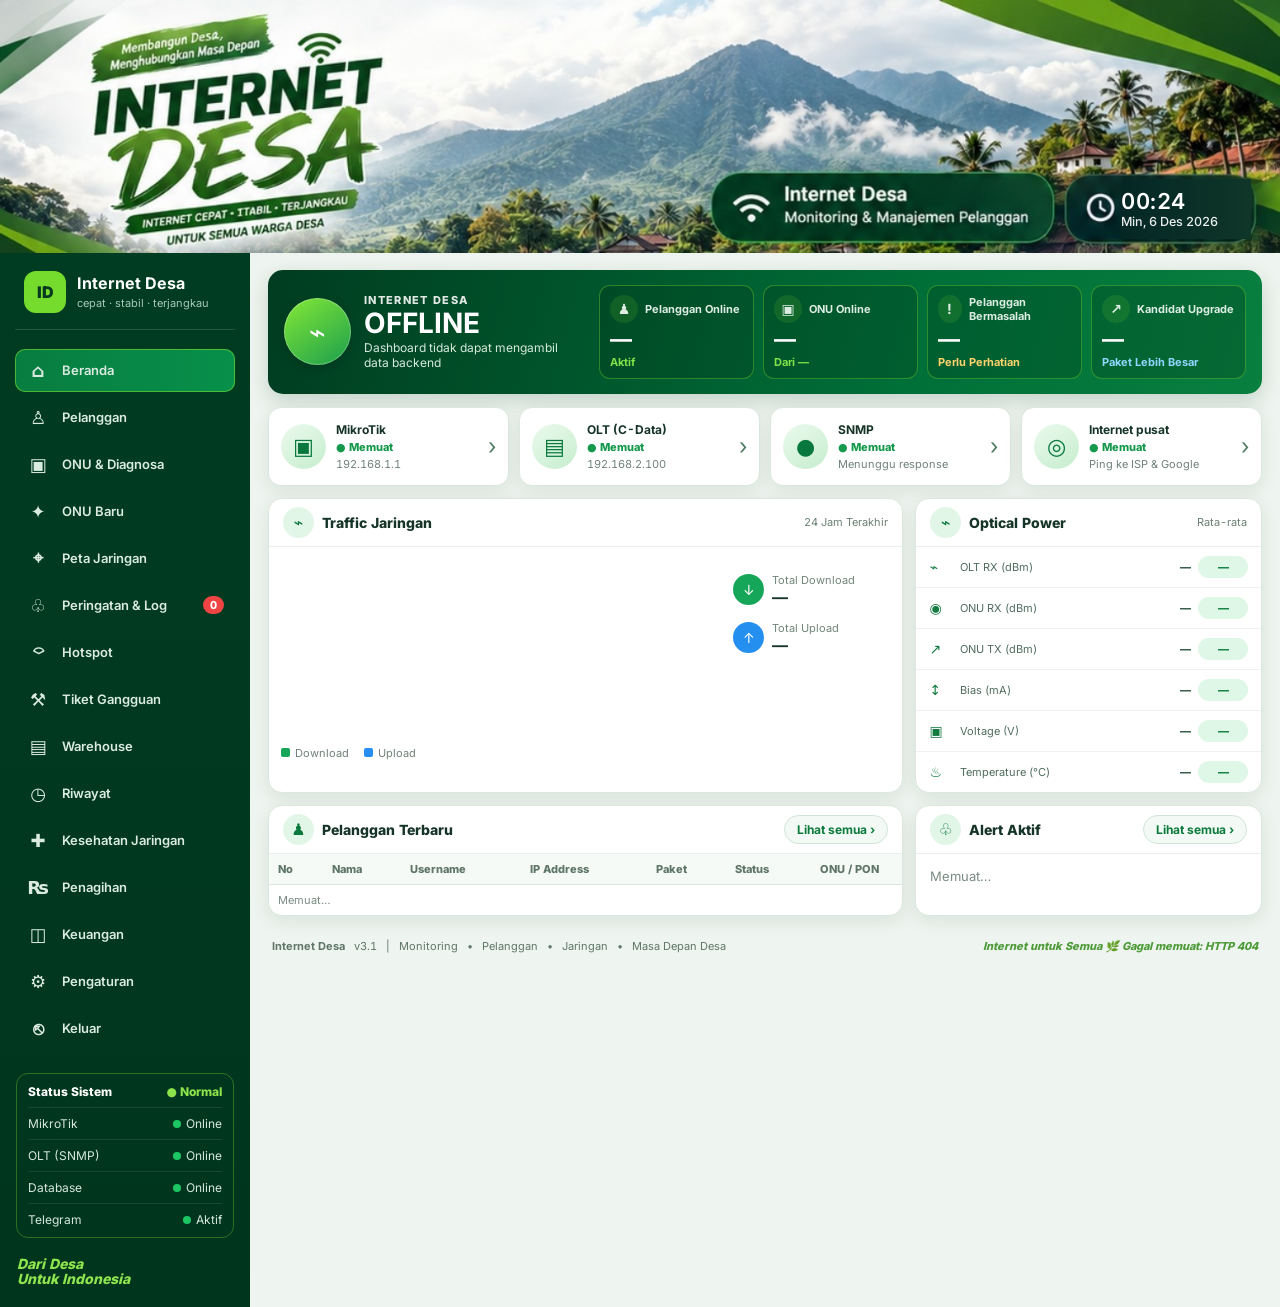
==== commit 44700d28: "Pelanggan akses point (tanpa PPPoE) & kartu "Pelanggan Online" yang jelas Kolom baru pelanggan.konek" ====
--- a/index.html
+++ b/index.html
@@ -178,7 +178,7 @@
 }
 @media print{.botNav,.menuBtn{display:none!important}}
 </style><script src="/static/qrcode.js"></script></head><body>
-<div class="hero"><img src="[data-uri]" alt="Internet Desa — banner"><div class="heroJam" id="heroJam" aria-label="Jam sekarang"><b>--:--</b><small>&nbsp;</small></div></div>
+<div class="hero"><img src="/static/banner.jpg" alt="Internet Desa — banner" width="1519" height="300"><div class="heroJam" id="heroJam" aria-label="Jam sekarang"><b>--:--</b><small>&nbsp;</small></div></div>
 <div class="shell">
 <aside class="sidebar">
  <div class="brand"><div class="brandmark">ID</div><div><b>Internet Desa</b><small>cepat · stabil · terjangkau</small></div><button class="menuBtn" type="button" onclick="bukaMenuHp()" aria-expanded="false" aria-controls="navUtama">☰ Menu<span class="menuBadge" id="menuBadge"></span></button></div>
@@ -210,7 +210,7 @@
 <main class="main"><div class="content">
  <section class="statusBanner"><div class="statusMain"><div class="statusIcon">⌁</div><div><div class="eyebrow">INTERNET DESA</div><h2 id="overall">ONLINE</h2><p id="overallSub">Memeriksa kondisi layanan…</p></div></div>
   <div class="kpis">
-   <div class="kpi"><div class="kpiTop"><span class="kpiIcon">♟</span>Total Pelanggan</div><strong id="kpiCustomers">—</strong><small>Aktif</small></div>
+   <div class="kpi"><div class="kpiTop"><span class="kpiIcon">♟</span>Pelanggan Online</div><strong id="kpiCustomers">—</strong><small id="kpiCustomersSub">Aktif</small></div>
    <div class="kpi"><div class="kpiTop"><span class="kpiIcon">▣</span>ONU Online</div><strong id="kpiOnu">—</strong><small id="kpiOnuSub">Dari —</small></div>
    <div class="kpi warn"><div class="kpiTop"><span class="kpiIcon">!</span>Pelanggan Bermasalah</div><strong id="kpiProblems">—</strong><small>Perlu Perhatian</small></div>
    <div class="kpi blue"><div class="kpiTop"><span class="kpiIcon">↗</span>Kandidat Upgrade</div><strong id="kpiUpgrade">—</strong><small>Paket Lebih Besar</small></div>
@@ -248,11 +248,12 @@
 <select id="plLokasiF" onchange="pl.lokF=Number(this.value);renderPelanggan()" style="display:none;margin-bottom:6px"></select><div id="plSummary" class="muted"></div><div class="plMsg" id="plListMsg"></div><div id="plList"></div></div>
 <div id="plBaruView" style="display:none"><div class="plForm">
 <div class="plSub" style="margin-bottom:6px">Mencatat pelanggan untuk penagihan saja. Pemasangan, akun PPPoE di MikroTik, biaya pasang (Keuangan → Pencatatan Transaksi), dan pemakaian barang (Warehouse) dikerjakan manual.</div>
-<label>Username PPPoE <span class="plSub">(sama persis dengan secret di MikroTik; unik di semua lokasi)</span></label><input id="pbUser" autocapitalize="off" autocomplete="off" placeholder="mis. budi.rt03">
+<label>Username PPPoE <span class="plSub">(sama persis dengan secret di MikroTik; unik di semua lokasi. Pelanggan akses point: nama singkat unik, mis. ap.budi)</span></label><input id="pbUser" autocapitalize="off" autocomplete="off" placeholder="mis. budi.rt03">
 <label>Nama lengkap</label><input id="pbNama">
 <label>Alamat</label><textarea id="pbAlamat"></textarea>
 <label>Nomor HP / WhatsApp</label><input id="pbHp" type="tel" inputmode="tel">
 <label>Lokasi</label><select id="pbLokasi"></select>
+<label>Cara tersambung</label><select id="pbKoneksi"><option value="pppoe">PPPoE (akun di MikroTik, dipantau & diisolir otomatis)</option><option value="ap">Akses point (tanpa PPPoE, isolir manual)</option></select>
 <label>Paket</label><select id="pbPaket" onchange="pratinjauPasang()"></select>
 <label>Tanggal pasang</label><input id="pbTgl" type="date" onchange="pratinjauPasang()">
 <label>Diskon tetap per bulan (Rp)</label><input id="pbDiskon" type="number" min="0" step="1000" value="0" inputmode="numeric" oninput="pratinjauPasang()">
@@ -269,6 +270,7 @@
 <label>Alamat</label><textarea id="plAlamat"></textarea>
 <label>Nomor HP / WhatsApp</label><input id="plHp" type="tel" inputmode="tel">
 <label>Lokasi <span class="plSub">(pindah lokasi = ID pelanggan baru)</span></label><select id="plLokasi"></select>
+<label>Cara tersambung</label><select id="plKoneksi" onchange="aturCentangSecret()"><option value="pppoe">PPPoE (akun di MikroTik, dipantau & diisolir otomatis)</option><option value="ap">Akses point (tanpa PPPoE, isolir manual)</option></select>
 <label>Paket</label><select id="plPaket"></select>
 <label>Tanggal mulai berlangganan <span class="plSub">(untuk tagihan prorata bulan pertama)</span></label><input id="plTglPasang" type="date">
 <label>Diskon tetap per bulan (Rp) <span class="plSub">(0 = tanpa diskon)</span></label><input id="plDiskon" type="number" min="0" step="1000" inputmode="numeric">
@@ -498,7 +500,7 @@
  <div class="plForm" style="margin-top:14px"><b style="font-size:var(--fs-sm)">Tambah pengguna</b>
   <label>Username</label><input id="akUser" autocapitalize="none" spellcheck="false" placeholder="mis. kasir1">
   <label>Password awal (min. 8 karakter)</label><input id="akPass" type="password" autocomplete="new-password">
-  <label>Peran</label><select id="akPeran"><option value="admin">Admin — operasional (catat keuangan, billing, isolir)</option><option value="owner">Owner — akses penuh + laporan keuangan saat login</option><option value="wilayah">Admin wilayah — tambah/berhentikan pelanggan & lihat keuangan satu lokasi</option><option value="mitra">Mitra — hanya halaman mitra</option><option value="reseller">Reseller — jual voucher hotspot (warung)</option></select>
+  <label>Peran</label><select id="akPeran"><option value="admin">Admin — operasional (catat keuangan, billing, isolir)</option><option value="owner">Owner — akses penuh + laporan keuangan saat login</option><option value="wilayah">Admin wilayah — tambah pelanggan, minta material & lihat keuangan satu lokasi</option><option value="mitra">Mitra — hanya halaman mitra</option><option value="reseller">Reseller — jual voucher hotspot (warung)</option></select>
   <label>Lokasi admin wilayah/mitra/reseller <span class="plSub">(akun ini hanya melihat data lokasinya)</span></label><select id="akLokasi"></select>
   <div class="plBtns"><button class="plSave" onclick="tambahAkun()">Tambah pengguna</button></div>
  </div>
@@ -836,7 +838,12 @@
  try{
   const r=await fetch('/api/status',{cache:'no-store'}); if(!r.ok)throw new Error('HTTP '+r.status); const d=await r.json(); state.last=d;
   const now=Date.now(); $('updated').textContent='Update '+(d.timestamp?new Date(d.timestamp.replace(' ','T')):new Date(now)).toLocaleString('id-ID',{dateStyle:'medium',timeStyle:'medium'});
-  $('kpiCustomers').textContent=d.pppoe_active_count??d.pppoe_users?.length??0;
+  if(d.pelanggan_pppoe!=null){
+   $('kpiCustomers').textContent=d.pelanggan_online+' / '+d.pelanggan_pppoe;
+   const tambahan=[d.pelanggan_ap?'+'+d.pelanggan_ap+' akses point':'',d.pelanggan_lain?'+'+d.pelanggan_lain+' lokasi lain':''].filter(Boolean);
+   $('kpiCustomersSub').textContent=tambahan.length?tambahan.join(' · '):'PPPoE terdaftar';
+   $('kpiCustomersSub').title='Online = sesi PPPoE pelanggan terdaftar. Pelanggan akses point tidak memakai PPPoE, jadi tidak ikut dihitung online.'+(d.sesi_tak_terdaftar?' Ada '+d.sesi_tak_terdaftar+' sesi PPPoE online yang bukan pelanggan terdaftar (mis. akun server/uji).':'');
+  } else $('kpiCustomers').textContent=d.pppoe_active_count??d.pppoe_users?.length??0;
   $('kpiOnu').textContent=d.onu_online_count??0; $('kpiOnuSub').textContent=`Dari ${d.onu_total??0}`;
   $('kpiProblems').textContent=(d.onu_warning_count||0)+(d.onu_critical_count||0);
   if(Date.now()-_boncosTerakhir>300000){ _boncosTerakhir=Date.now(); try{const br=await fetch('/api/boncos',{cache:'no-store'});const bj=await br.json();$('kpiUpgrade').textContent=(bj.candidates||[]).length}catch{$('kpiUpgrade').textContent='—'} }
@@ -1368,7 +1375,7 @@
  const rows=pl.data.map((p,i)=>({p,i})).filter(({p})=>(!pl.lokF||p.lokasi===pl.lokF)&&lolos(p)&&(!q||(p.nama||'').toLowerCase().includes(q)||(p.username||'').toLowerCase().includes(q)||(p.id_pelanggan||'').replace(/-/g,'').includes(q.replace(/-/g,''))));
  $('plList').innerHTML=rows.length?rows.map(({p,i})=>{
   const chip=p.status==='berhenti'?'<span class="chip bad">Berhenti</span>':`<span class="chip ${plLengkap(p)?'ok':'warn'}">${plLengkap(p)?'Lengkap':'Belum lengkap'}</span>`;
-  const sub=(p.id_pelanggan?esc(p.id_pelanggan)+' · ':'')+esc(p.username)+(pl.lokasi&&pl.lokasi.length>1?' · '+esc(namaLokasi(p.lokasi)):'')+' · '+esc(p.paket||'Belum ada paket')+(p.gratis?' · GRATIS':'')+(iso.has(p.username)?' · ISOLIR':'')+(p.status==='berhenti'&&p.berhenti_sejak?' · sejak '+tglPendek(p.berhenti_sejak):'')+(p.secret_target?' · ⏳ sinkron MikroTik':(p.secret_nonaktif?' · secret nonaktif':''));
+  const sub=(p.id_pelanggan?esc(p.id_pelanggan)+' · ':'')+esc(p.username)+(pl.lokasi&&pl.lokasi.length>1?' · '+esc(namaLokasi(p.lokasi)):'')+' · '+esc(p.paket||'Belum ada paket')+(p.gratis?' · GRATIS':'')+(p.koneksi==='ap'?' · AKSES POINT':'')+(iso.has(p.username)?' · ISOLIR':'')+(p.status==='berhenti'&&p.berhenti_sejak?' · sejak '+tglPendek(p.berhenti_sejak):'')+(p.secret_target?' · ⏳ sinkron MikroTik':(p.secret_nonaktif?' · secret nonaktif':''));
   return `<div class="plRow" onclick="editPelanggan(${i})"><div><div class="plName">${esc(p.nama)}</div><div class="plSub">${sub}</div></div>${chip}</div>`;
  }).join(''):'<div class="muted">Tidak ada yang cocok.</div>';
 }
@@ -1387,7 +1394,7 @@
  $('plTitle').textContent='Ubah Data Pelanggan';
  $('plGratis').checked=!!p.gratis; $('plMitra').checked=p.tampil_mitra!==0; $('plInsGratis').checked=!!p.insentif_gratis; aturCentangGratis();
  $('plUser').value=p.username; $('plId').value=p.id_pelanggan||'—'; $('plLokasi').innerHTML=opsiLokasi(p.lokasi); pl.lokasiAwal=p.lokasi; $('plNama').value=p.nama||''; $('plAlamat').value=p.alamat||''; $('plHp').value=p.no_hp||'';
- $('plTglPasang').value=p.tgl_pasang||''; $('plDiskon').value=p.diskon||0;
+ $('plTglPasang').value=p.tgl_pasang||''; $('plDiskon').value=p.diskon||0; $('plKoneksi').value=p.koneksi||'pppoe';
  $('plStatus').value=p.status==='berhenti'?'berhenti':'aktif'; pl.statusAwal=$('plStatus').value; $('plSecret').checked=true; aturCentangSecret();
  $('plSecretInfo').innerHTML=p.secret_target?'<span style="color:#b45309">⏳ Menunggu sinkron MikroTik: secret akan '+(p.secret_target==='nonaktif'?'dinonaktifkan':'diaktifkan')+' begitu MikroTik terjangkau.</span>':(p.secret_nonaktif?'Secret PPPoE pelanggan ini sedang nonaktif di MikroTik.':'');
  $('plPaket').innerHTML='<option value="">— pilih paket —</option>'+pl.paket.map(k=>`<option value="${k.id}" ${k.id===p.paket_id?'selected':''}>${esc(k.nama)} · ${k.kecepatan_mbps} Mbps · ${rp(k.harga)}</option>`).join('');
@@ -1399,7 +1406,7 @@
  tampilkanView('list');
 }
 async function savePelanggan(){
- const body={nama:$('plNama').value.trim(),alamat:$('plAlamat').value.trim()||null,no_hp:$('plHp').value.trim()||null,paket_id:$('plPaket').value?Number($('plPaket').value):null,gratis:$('plGratis').checked,status:$('plStatus').value,atur_secret:$('plSecret').checked,tampil_mitra:$('plMitra').checked,insentif_gratis:$('plGratis').checked&&$('plInsGratis').checked,tgl_pasang:$('plTglPasang').value||'',diskon:Number($('plDiskon').value||0),lokasi:Number($('plLokasi').value||1)};
+ const body={nama:$('plNama').value.trim(),alamat:$('plAlamat').value.trim()||null,no_hp:$('plHp').value.trim()||null,paket_id:$('plPaket').value?Number($('plPaket').value):null,gratis:$('plGratis').checked,status:$('plStatus').value,atur_secret:$('plSecret').checked,tampil_mitra:$('plMitra').checked,insentif_gratis:$('plGratis').checked&&$('plInsGratis').checked,tgl_pasang:$('plTglPasang').value||'',diskon:Number($('plDiskon').value||0),lokasi:Number($('plLokasi').value||1),koneksi:$('plKoneksi').value};
  if(body.lokasi!==pl.lokasiAwal&&!confirm('Pindahkan '+body.nama+' ke '+namaLokasi(body.lokasi)+'? ID pelanggan akan diganti dengan nomor baru di lokasi itu.')) return;
  if(!body.nama){ $('plMsg').style.color='#b42318'; $('plMsg').textContent='Nama tidak boleh kosong.'; return }
  if(body.status==='berhenti'&&pl.statusAwal!=='berhenti'&&!confirm('Tandai '+body.nama+' BERHENTI berlangganan?\nTagihan bulan depan yang belum dibayar akan dihapus. Tunggakan sampai bulan ini tetap tercatat.\n'+(body.atur_secret?'Secret PPPoE di MikroTik DINONAKTIFKAN dan sesinya diputus (tidak dihapus, bisa diaktifkan lagi).':'Secret PPPoE di MikroTik TIDAK diubah.'))) return;
@@ -1416,7 +1423,7 @@
 async function hapusPelanggan(){
  const p=pl.data.find(x=>x.username===pl.cur); if(!p) return;
  if(!confirm('HAPUS pelanggan '+(p.nama||p.username)+' ('+(p.id_pelanggan||p.username)+')?\n\nUntuk data yang salah input / tidak jadi berlangganan. Tagihan yang belum dibayar dan akun portalnya ikut dihapus, tidak bisa dibatalkan.\nPelanggan yang sudah pernah membayar tidak bisa dihapus (pakai status Berhenti).')) return;
- const l=(pl.lokasi||[]).find(x=>x.kode===p.lokasi), dipantau=!l||l.jaringan;
+ const l=(pl.lokasi||[]).find(x=>x.kode===p.lokasi), dipantau=(!l||l.jaringan)&&p.koneksi!=='ap';
  const secret=dipantau&&confirm('Hapus juga akun PPPoE '+p.username+' di MikroTik?\n\nOK = hapus (internetnya langsung putus).\nBatal = biarkan di MikroTik (catatan: "Impor dari MikroTik" akan memunculkan pelanggan ini lagi).');
  try{ const d=await jsonAtauError(await fetch('/api/data-pelanggan/'+encodeURIComponent(p.username)+'?hapus_secret='+(secret?'true':'false'),{method:'DELETE'}));
   await loadPelanggan(); backPelanggan();
@@ -1439,7 +1446,7 @@
  }catch(e){ m.style.color='#b42318'; m.textContent='Impor gagal: '+e.message; }
 }
 function aturCentangSecret(){
- const berubah=$('plStatus').value!==pl.statusAwal;
+ const berubah=$('plStatus').value!==pl.statusAwal&&$('plKoneksi').value!=='ap';   // akses point: tidak punya secret
  $('plSecretWrap').style.display=berubah?'flex':'none';
  $('plSecretTeks').textContent=$('plStatus').value==='berhenti'?'Nonaktifkan juga secret PPPoE di MikroTik (sesi diputus, secret tidak dihapus)':'Aktifkan kembali secret PPPoE di MikroTik';
 }
@@ -1475,7 +1482,7 @@
 async function simpanPasangBaru(){
  const body={username:$('pbUser').value.trim(),nama:$('pbNama').value.trim(),alamat:$('pbAlamat').value.trim()||null,no_hp:$('pbHp').value.trim()||null,
   paket_id:Number($('pbPaket').value||0),tgl_pasang:$('pbTgl').value,diskon:Number($('pbDiskon').value||0),tagih_bulan_ini:$('pbTagih').checked,
-  lokasi:Number($('pbLokasi').value||1),tagihan_pertama:$('pbCara').value,jumlah_pertama:Number(($('pbManual').value||'').replace(/\D/g,''))||null};
+  lokasi:Number($('pbLokasi').value||1),koneksi:$('pbKoneksi').value,tagihan_pertama:$('pbCara').value,jumlah_pertama:Number(($('pbManual').value||'').replace(/\D/g,''))||null};
  if(body.tagih_bulan_ini&&body.tagihan_pertama==='manual'&&!body.jumlah_pertama){ $('pbMsg').style.color='#b42318'; $('pbMsg').textContent='Isi jumlah tagihan bulan pertama.'; return; }
  const msg=$('pbMsg'); msg.style.color='#b42318';
  if(!body.username||!body.nama||!body.paket_id||!body.tgl_pasang){ msg.textContent='Isi username, nama, paket, dan tanggal pasang.'; return; }
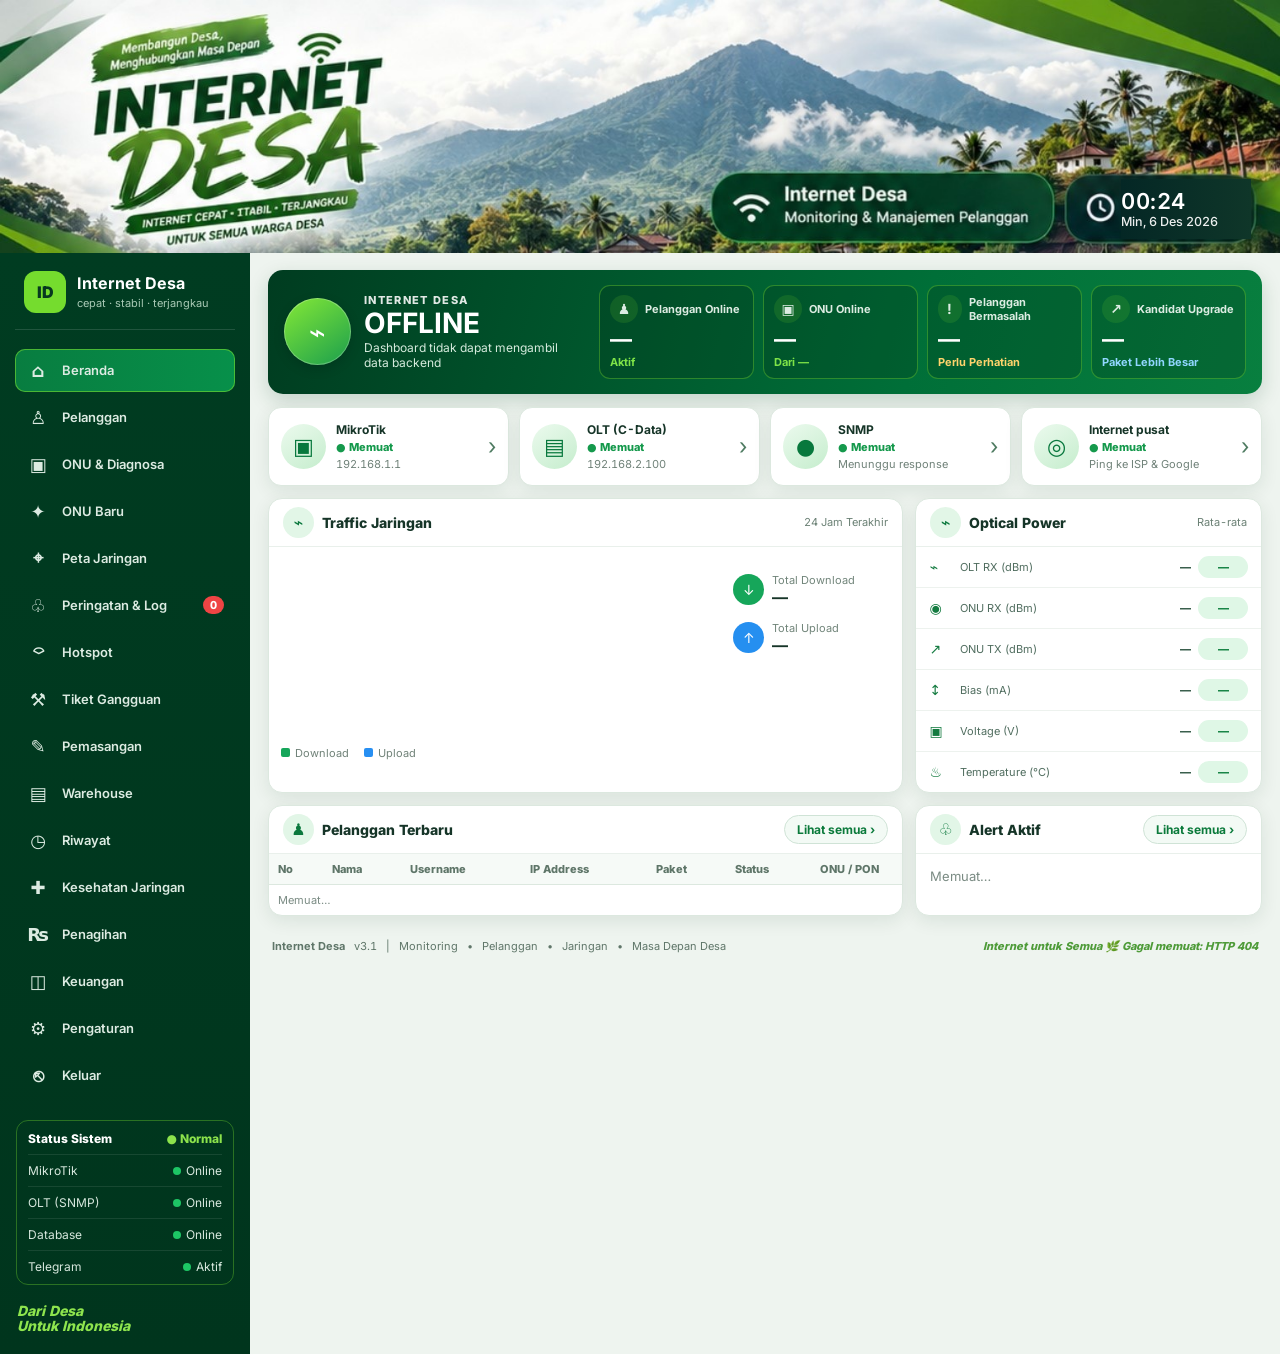
==== commit 074c4b2a: "Menu Pemasangan: catatan pasang + material per pelanggan untuk pemegang saham - Warehouse: harga per" ====
--- a/index.html
+++ b/index.html
@@ -191,6 +191,7 @@
   <a href="#" onclick="openAlertEvent();return false"><span class="ico">♧</span>Peringatan &amp; Log <span id="alertBadge" class="badge">0</span></a>
    <a href="#" onclick="openHotspot();return false"><span class="ico">⌔</span>Hotspot</a>
    <a href="#" onclick="openTiket();return false"><span class="ico">⚒</span>Tiket Gangguan <span id="tiketBadge" class="badge" style="display:none">0</span></a>
+   <a href="#" onclick="openPemasangan();return false"><span class="ico">✎</span>Pemasangan</a>
    <a href="#" onclick="openGudang();return false"><span class="ico">▤</span>Warehouse <span id="gudangBadge" class="badge" style="display:none" title="barang menipis">0</span></a>
   <a href="#" onclick="scrollToSection('history');return false"><span class="ico">◷</span>Riwayat</a>
   <a href="#" onclick="openKesehatan();return false"><span class="ico">✚</span>Kesehatan Jaringan</a>
@@ -475,6 +476,14 @@
 <div class="plMsg" id="gdMsg"></div>
 <div id="gdIsi"><div class="muted">Memuat…</div></div>
 </div></div></div>
+<div class="overlay" id="pemasanganModal"><div class="modal"><div class="modalHead"><h3>Pemasangan</h3><button class="close" onclick="closeModal('pemasanganModal')">Tutup</button></div><div class="modalBody">
+<div class="plSub" style="margin-bottom:8px">Catatan setiap pemasangan: teknisi, ODP, ONU, biaya pasang, dan material yang dipakai. Stok warehouse langsung berkurang, harga material dibekukan saat dicatat, dan setiap catatan dikabarkan ke grup Telegram. Catatan yang salah hanya bisa <b>dibatalkan owner</b> dengan alasan.</div>
+<div class="blNav" style="display:flex;align-items:center;gap:8px;margin-bottom:8px"><button class="btnS" onclick="psGeser(-1)">‹</button><b id="psPeriode" style="flex:1;text-align:center">—</b><button class="btnS" onclick="psGeser(1)">›</button></div>
+<div class="khSum" id="psSum"></div>
+<div class="blFilters psTabs"><button data-v="daftar" class="on" onclick="psTab('daftar')">Daftar pemasangan</button><button data-v="catat" onclick="psTab('catat')">+ Catat pemasangan</button><button data-v="rekap" onclick="psTab('rekap')">Rekap material</button></div>
+<div class="plMsg" id="psMsg"></div>
+<div id="psIsi"><div class="muted">Memuat…</div></div>
+</div></div></div>
 <div class="overlay" id="wifiKhModal"><div class="modal"><div class="modalHead"><h3>Kesehatan WiFi</h3><button class="close" onclick="closeModal('wifiKhModal')">Tutup</button></div><div class="modalBody">
 <div class="khSum"><div class="blBox khBtn" onclick="wk.filter='kritis';renderWifiKh()"><small>Kritis</small><b id="wkKritis" style="color:#b42318">—</b></div><div class="blBox khBtn" onclick="wk.filter='perhatian';renderWifiKh()"><small>Perlu perhatian</small><b id="wkPerhatian" style="color:#b45309">—</b></div><div class="blBox khBtn" onclick="wk.filter='sehat';renderWifiKh()"><small>Sehat</small><b id="wkSehat" style="color:#0b7a3b">—</b></div></div>
 <div class="search"><input id="wkSearch" placeholder="Cari nama, username, nama WiFi…" oninput="renderWifiKh()"></div>
@@ -664,7 +673,7 @@
  try{
   const r=await fetch('/api/tagihan/'+id+'/lunas',{method:'POST',headers:{'Content-Type':'application/json'},body:JSON.stringify(body)});
   if(!r.ok){ const e=await r.json().catch(()=>({})); throw new Error(e.detail||('HTTP '+r.status)); }
-  bl.bayar=null; bl.kw=id; await muatTunggakan(true);
+  bl.bayar=null; delete _kwSiap[id]; bl.kw=id; await muatTunggakan(true);
  }catch(e){ $('tgMsg').style.color='#b42318'; $('tgMsg').textContent='Gagal: '+e.message; }
 }
 function ingatkanTunggakanWA(u){
@@ -677,7 +686,7 @@
 // ===== Kwitansi =====
 const METODE_LBL={tunai:'Tunai',transfer:'Transfer bank',qris:'QRIS / e-wallet',lainnya:'Lainnya'};
 function kotakKwitansi(){
- return `<div class="kuPanel" style="margin:8px 0;border-color:#bfe6cb;background:#f3faf5;display:flex;flex-wrap:wrap;gap:8px;align-items:center;justify-content:space-between"><div><b style="color:#0b7a3b">✓ Pembayaran tercatat.</b><div class="plSub">Kirim kwitansi ke pelanggan sebagai bukti bayar?</div></div><div class="blAksi" style="margin:0"><button class="btnS go" onclick="kirimKwitansiWA(${bl.kw})">Kirim kwitansi WA</button><a class="btnS" href="/kwitansi/${bl.kw}" target="_blank" rel="noopener" style="text-decoration:none">Cetak</a><button class="btnS" onclick="bl.kw=null;bl.view==='tunggakan'?renderTunggakan():renderBilling()">Nanti</button></div></div>`;
+ return `<div class="kuPanel" style="margin:8px 0;border-color:#bfe6cb;background:#f3faf5;display:flex;flex-wrap:wrap;gap:8px;align-items:center;justify-content:space-between"><div><b style="color:#0b7a3b">✓ Pembayaran tercatat.</b><div class="plSub">Kirim kwitansi ke pelanggan sebagai bukti bayar?</div></div><div class="blAksi" style="margin:0">${tombolKwitansiWA(bl.kw)}<a class="btnS" href="/kwitansi/${bl.kw}" target="_blank" rel="noopener" style="text-decoration:none">Cetak</a><button class="btnS" onclick="bl.kw=null;bl.view==='tunggakan'?renderTunggakan():renderBilling()">Nanti</button></div></div>`;
 }
 function teksKwitansi(k){
  return '*KWITANSI PEMBAYARAN*\n'+bl.pesan.usaha+'\nNo. '+k.nomor+'\n\n'
@@ -690,17 +699,24 @@
   +(k.sisa_bulan?('Catatan: masih ada '+k.sisa_bulan+' bulan belum lunas, total '+rp(k.sisa_total)+'.\n'):'')
   +'\nTerima kasih atas pembayarannya. Simpan pesan ini sebagai bukti bayar.';
 }
-async function kirimKwitansiWA(id){
- // Jendela dibuka dulu saat tombol ditekan (sebelum menunggu server) supaya tidak diblokir browser HP.
- const w=window.open('about:blank','_blank');
- try{
-  const k=await jsonAtauError(await fetch('/api/tagihan/'+id+'/kwitansi',{cache:'no-store'}));
-  const n=nomorWA(k.no_hp);
-  if(!n){ if(w) w.close(); alert('Nomor HP '+k.nama+' belum diisi. Lengkapi dulu di menu Pelanggan, atau pakai tombol Cetak.'); return; }
-  const url='https://wa.me/'+n+'?text='+encodeURIComponent(teksKwitansi(k));
-  if(w) w.location.href=url; else location.href=url;
-  bl.kw=null; bl.view==='tunggakan'?renderTunggakan():renderBilling();
- }catch(e){ if(w) w.close(); alert('Gagal menyiapkan kwitansi: '+e.message); }
+// Tombol WA kwitansi berupa TAUTAN yang disiapkan lebih dulu (data diambil begitu kotak kwitansi tampil). Dulu tab
+// dibuka kosong lalu diarahkan ke wa.me setelah menunggu server; Chrome Android menganggapnya bukan ketukan pengguna dan
+// memblokir aplikasi WhatsApp terbuka. Tautan biasa = sama seperti tombol WA lain yang berjalan.
+const _kwSiap={};
+function tombolKwitansiWA(id){
+ const k=_kwSiap[id];
+ if(!k){ siapkanKwitansi(id); return `<button class="btnS go" disabled>Menyiapkan kwitansi…</button>`; }
+ if(k.galat) return `<button class="btnS go" onclick="delete _kwSiap[${id}];bl.view==='tunggakan'?renderTunggakan():renderBilling()">Coba lagi</button><span class="plSub" style="color:#b42318">${esc(k.galat)}</span>`;
+ const n=nomorWA(k.no_hp);
+ if(!n) return `<span class="plSub" style="color:#b42318">Nomor HP ${esc(k.nama)} belum diisi (menu Pelanggan). Pakai tombol Cetak.</span>`;
+ return `<a class="btnS go" style="text-decoration:none" href="https://wa.me/${n}?text=${encodeURIComponent(teksKwitansi(k))}" target="_blank" rel="noopener" onclick="setTimeout(()=>{bl.kw=null;bl.view==='tunggakan'?renderTunggakan():renderBilling()},300)">Kirim kwitansi WA</a>`;
+}
+async function siapkanKwitansi(id){
+ if(_kwSiap[id]||_kwSiap['_'+id]) return; _kwSiap['_'+id]=1;
+ try{ _kwSiap[id]=await jsonAtauError(await fetch('/api/tagihan/'+id+'/kwitansi',{cache:'no-store'})); }
+ catch(e){ _kwSiap[id]={galat:'Gagal menyiapkan kwitansi: '+e.message}; }
+ delete _kwSiap['_'+id];
+ if(bl.kw===id) bl.view==='tunggakan'?renderTunggakan():renderBilling();
 }
 async function ubahPeriode(n){ bl.periode=geserPeriode(bl.periode,n); await loadBilling(); }
 async function ubahJumlahTagihan(id){
@@ -760,7 +776,7 @@
   const r=await fetch('/api/tagihan/'+id+(lunas?'/lunas':'/batal'),{method:'POST',headers:{'Content-Type':'application/json'},body:JSON.stringify(body)});
   bl.bayar=null;
   if(!r.ok){ const e=await r.json().catch(()=>({})); throw new Error(e.detail||('HTTP '+r.status)); }
-  bl.kw=lunas?id:null;
+  delete _kwSiap[id]; bl.kw=lunas?id:null;
   $('blMsg').textContent=''; await loadBilling(true);
  }catch(e){ $('blMsg').style.color='#b42318'; $('blMsg').textContent='Gagal: '+e.message; }
 }
@@ -1493,7 +1509,7 @@
   const t=[ 'Pelanggan '+body.nama+' ('+d.username+', ID '+d.id_pelanggan+') tersimpan' ];
   if(d.tagihan) t.push('tagihan '+namaPeriode(d.tagihan.periode)+' '+rp(d.tagihan.jumlah)+(d.tagihan.catatan?' ('+d.tagihan.catatan+')':''));
   if(d.jumlah_tagihan>1) t.push('ditambah '+(d.jumlah_tagihan-1)+' tagihan bulan berikutnya s/d bulan ini');
-  $('plListMsg').style.color='#0b7a3b'; $('plListMsg').textContent=t.join(' · ')+'.';
+  $('plListMsg').style.color='#0b7a3b'; $('plListMsg').innerHTML=esc(t.join(' · ')+'.')+` <a href="#" onclick="openPemasangan('${esc(d.username)}');return false"><b>Catat pemasangan &amp; material →</b></a>`;
  }catch(e){ msg.textContent='Gagal: '+e.message; }
  finally{ b.disabled=false; b.textContent='Simpan pelanggan baru'; }
 }
@@ -3436,7 +3452,7 @@
   const q=gd.cari.toLowerCase(), list=d.barang.filter(b=>(gd.filter==='nonaktif'?!b.aktif:b.aktif)&&(gd.filter!=='menipis'||b.menipis)&&(!q||(b.nama+' '+(b.kategori||'')).toLowerCase().includes(q)));
   el.innerHTML=`<div class="search"><input id="gdCari" placeholder="Cari barang…" value="${esc(gd.cari)}" oninput="gd.cari=this.value;gdRender();$('gdCari').focus();$('gdCari').setSelectionRange(99,99)"></div>
    <div class="blFilters">${[['semua','Semua'],['menipis','Menipis'],['nonaktif','Nonaktif']].map(([v,t])=>`<button class="${gd.filter===v?'on':''}" onclick="gd.filter='${v}';gdRender()">${t}</button>`).join('')}</div>`
-   +(list.map(b=>`<div class="blRow" style="display:block"><div style="display:flex;justify-content:space-between;gap:10px"><div style="min-width:0"><div class="plName">${esc(b.nama)}</div><div class="plSub">${esc(b.kategori||'tanpa kategori')}${b.stok_min?' · minimum '+gdAngka(b.stok_min)+' '+esc(b.satuan):''}${b.terakhir?' · terakhir '+esc(khWaktu(b.terakhir)):''}</div></div>
+   +(list.map(b=>`<div class="blRow" style="display:block"><div style="display:flex;justify-content:space-between;gap:10px"><div style="min-width:0"><div class="plName">${esc(b.nama)}</div><div class="plSub">${esc(b.kategori||'tanpa kategori')}${b.harga?' · <b>'+rp(b.harga)+'</b>/'+esc(b.satuan):' · <i>harga belum diisi</i>'}${b.stok_min?' · minimum '+gdAngka(b.stok_min)+' '+esc(b.satuan):''}${b.terakhir?' · terakhir '+esc(khWaktu(b.terakhir)):''}</div></div>
      <div style="text-align:right;flex:none"><div class="blAmt" style="color:${b.menipis?'#b42318':b.stok<=0?'#8a5a00':'inherit'}">${gdAngka(b.stok)} <span class="plSub">${esc(b.satuan)}</span></div>${b.menipis?'<span class="chip bad">Menipis</span>':''}</div></div>
      <div class="blAksi" style="justify-content:flex-start">${b.aktif?`<button class="btnS go" onclick="gdBukaForm(${b.id},'masuk')">+ Masuk</button><button class="btnS" onclick="gdBukaForm(${b.id},'keluar')">− Pakai</button><button class="btnS" onclick="gdBukaForm(${b.id},'opname')">Hitung fisik</button>`:''}<button class="btnS" onclick="gdBukaForm(${b.id},'ubah')">✎ Ubah</button><button class="btnS" onclick="gdRiwayatBarang(${b.id})">Riwayat</button></div>
      <div id="gdF${b.id}">${gd.form&&gd.form.id===b.id?gdHtmlForm(b,gd.form.jenis):''}</div></div>`).join('')
@@ -3476,6 +3492,7 @@
    <label>Kategori <span class="plSub">(opsional)</span></label><input id="gbKat" maxlength="40" list="gbKatL" placeholder="mis. ONU, Kabel, Aksesoris"><datalist id="gbKatL">${[...new Set(d.barang.map(b=>b.kategori).filter(Boolean))].map(k=>`<option value="${esc(k)}">`).join('')}</datalist>
    <label>Stok sekarang</label><input id="gbAwal" type="number" min="0" step="any" inputmode="decimal" value="0">
    <label>Stok minimum <span class="plSub">(di bawah ini ditandai menipis & dikabarkan lewat Telegram; 0 = tidak dipantau)</span></label><input id="gbMin" type="number" min="0" step="any" inputmode="decimal" value="0">
+   ${d.peran==='owner'?'<label>Harga per satuan (Rp) <span class="plSub">(untuk menghitung biaya pemasangan; hanya owner)</span></label><input id="gbHarga" type="number" min="0" step="any" inputmode="numeric" value="0">':''}
    <div class="plBtns"><button class="plSave" onclick="gdSimpanBarang(this)">Simpan barang</button></div></div>`;
  }
 }
@@ -3495,7 +3512,7 @@
 function gdBukaForm(id,jenis){ gd.form=(gd.form&&gd.form.id===id&&gd.form.jenis===jenis)?null:{id,jenis}; gdPesan(''); gdRender(); if(gd.form){ const i=document.querySelector('#gdF'+id+' input'); if(i) i.focus(); } }
 function gdHtmlForm(b,jenis){
  const hari=new Date().toLocaleDateString('sv-SE');
- if(jenis==='ubah') return `<div class="plForm" style="margin-top:8px;border-top:1px solid var(--line);padding-top:6px"><label>Nama</label><input id="guNama" value="${esc(b.nama)}" maxlength="80"><label>Satuan</label><input id="guSatuan" value="${esc(b.satuan)}" maxlength="20"><label>Kategori</label><input id="guKat" value="${esc(b.kategori||'')}" maxlength="40"><label>Stok minimum</label><input id="guMin" type="number" min="0" step="any" value="${b.stok_min}"><label class="plCek"><input type="checkbox" id="guAktif" ${b.aktif?'checked':''}> Masih dipakai (hilangkan centang untuk menyembunyikan barang ini)</label><div class="plBtns"><button class="plSave" onclick="gdSimpanUbah(${b.id},this)">Simpan</button><button class="plCancel" onclick="gdBukaForm(${b.id},'ubah')">Batal</button></div></div>`;
+ if(jenis==='ubah') return `<div class="plForm" style="margin-top:8px;border-top:1px solid var(--line);padding-top:6px"><label>Nama</label><input id="guNama" value="${esc(b.nama)}" maxlength="80"><label>Satuan</label><input id="guSatuan" value="${esc(b.satuan)}" maxlength="20"><label>Kategori</label><input id="guKat" value="${esc(b.kategori||'')}" maxlength="40"><label>Stok minimum</label><input id="guMin" type="number" min="0" step="any" value="${b.stok_min}">${gd.data.peran==='owner'?`<label>Harga per ${esc(b.satuan)} (Rp) <span class="plSub">(untuk menghitung biaya pemasangan; hanya owner)</span></label><input id="guHarga" type="number" min="0" step="any" inputmode="numeric" value="${b.harga||0}">`:''}<label class="plCek"><input type="checkbox" id="guAktif" ${b.aktif?'checked':''}> Masih dipakai (hilangkan centang untuk menyembunyikan barang ini)</label><div class="plBtns"><button class="plSave" onclick="gdSimpanUbah(${b.id},this)">Simpan</button><button class="plCancel" onclick="gdBukaForm(${b.id},'ubah')">Batal</button></div></div>`;
  if(jenis==='opname') return `<div class="plForm" style="margin-top:8px;border-top:1px solid var(--line);padding-top:6px"><div class="plSub">Hitung barangnya di gudang, lalu isi jumlah sebenarnya. Selisih dengan catatan (${gdAngka(b.stok)} ${esc(b.satuan)}) dicatat sebagai koreksi.</div><label>Jumlah hasil hitung (${esc(b.satuan)})</label><input id="goFisik" type="number" min="0" step="any" inputmode="decimal" value="${b.stok}"><label>Keterangan</label><input id="goKet" maxlength="150"><div class="plBtns"><button class="plSave" onclick="gdSimpanOpname(${b.id},this)">Simpan hasil hitung</button><button class="plCancel" onclick="gdBukaForm(${b.id},'opname')">Batal</button></div></div>`;
  const masuk=jenis==='masuk';
  return `<div class="plForm" style="margin-top:8px;border-top:1px solid var(--line);padding-top:6px"><label>Jumlah ${masuk?'masuk':'dipakai'} (${esc(b.satuan)})${masuk?'':' · sisa '+gdAngka(b.stok)}</label><input id="gmJml" type="number" min="0" step="any" inputmode="decimal">
@@ -3523,13 +3540,13 @@
 }
 async function gdSimpanUbah(id,btn){
  btn.disabled=true;
- try{ await jsonAtauError(await fetch('/api/gudang/barang/'+id,{method:'PUT',headers:{'Content-Type':'application/json'},body:JSON.stringify({nama:$('guNama').value.trim(),satuan:$('guSatuan').value.trim(),kategori:$('guKat').value.trim()||null,stok_min:Number($('guMin').value||0),aktif:$('guAktif').checked})}));
+ try{ await jsonAtauError(await fetch('/api/gudang/barang/'+id,{method:'PUT',headers:{'Content-Type':'application/json'},body:JSON.stringify({nama:$('guNama').value.trim(),satuan:$('guSatuan').value.trim(),kategori:$('guKat').value.trim()||null,stok_min:Number($('guMin').value||0),aktif:$('guAktif').checked,harga:$('guHarga')?Number($('guHarga').value||0):null})}));
   gd.form=null; await gdMuatData(); gdRender(); gdPesan('✅ Barang diperbarui.',true); }
  catch(e){ gdPesan('Gagal: '+e.message); btn.disabled=false; }
 }
 function gdSimpanBarang(btn){
  const nama=$('gbNama').value.trim(); if(nama.length<2){ gdPesan('Isi nama barang.'); return; }
- gdKirim('/api/gudang/barang',{nama,satuan:$('gbSatuan').value.trim()||'pcs',kategori:$('gbKat').value.trim()||null,stok_awal:Number($('gbAwal').value||0),stok_min:Number($('gbMin').value||0)},btn,'✅ Barang '+nama+' ditambahkan.');
+ gdKirim('/api/gudang/barang',{nama,satuan:$('gbSatuan').value.trim()||'pcs',kategori:$('gbKat').value.trim()||null,stok_awal:Number($('gbAwal').value||0),stok_min:Number($('gbMin').value||0),harga:$('gbHarga')?Number($('gbHarga').value||0):null},btn,'✅ Barang '+nama+' ditambahkan.');
 }
 function gdTambahBaris(){
  const aktif=gd.data.barang.filter(b=>b.aktif), d=document.createElement('div'); d.className='gdBrs'; d.style.cssText='display:flex;gap:6px;margin-bottom:6px';
@@ -3547,6 +3564,86 @@
  const alasan=prompt('Alasan membatalkan catatan ini?'); if(!alasan) return;
  try{ await jsonAtauError(await fetch('/api/gudang/mutasi/'+id+'/batal',{method:'POST',headers:{'Content-Type':'application/json'},body:JSON.stringify({alasan})})); await gdMuatData(); gdRender(); gdPesan('✅ Catatan dibatalkan, stok disesuaikan.',true); }
  catch(e){ gdPesan('Gagal: '+e.message); }
+}
+// ===== Pemasangan (provisioning): catatan pasang + material per pelanggan =====
+const ps={periode:new Date().toISOString().slice(0,7),tab:'daftar',data:null,user:null};
+async function openPemasangan(user){ $('pemasanganModal').classList.add('show'); psPesan(''); ps.user=user||null; ps.periode=new Date().toLocaleDateString('sv-SE').slice(0,7);
+ await psMuat(); psTab(user?'catat':'daftar'); }
+function psPesan(t,ok){ const m=$('psMsg'); m.style.color=ok?'#0b7a3b':'#b42318'; m.textContent=t||''; }
+async function psMuat(){ $('psPeriode').textContent=namaPeriode(ps.periode);
+ try{ ps.data=await jsonAtauError(await fetch('/api/pemasangan?periode='+ps.periode,{cache:'no-store'})); }
+ catch(e){ $('psIsi').innerHTML='<div class="muted">Gagal memuat: '+esc(e.message)+'</div>'; return; }
+ const r=ps.data.ringkasan;
+ $('psSum').innerHTML=`<div class="blBox"><small>Pemasangan</small><b>${r.jumlah}</b></div><div class="blBox"><small>Biaya material</small><b>${rp(r.biaya_material)}</b></div><div class="blBox"><small>Rata-rata / pasang</small><b>${rp(r.rata_rata)}</b></div><div class="blBox"><small>Biaya pasang diterima</small><b>${rp(r.biaya_pasang)}</b></div>`; }
+async function psGeser(n){ ps.periode=geserPeriode(ps.periode,n); await psMuat(); psRender(); }
+function psTab(t){ ps.tab=t; document.querySelectorAll('.psTabs button').forEach(b=>b.classList.toggle('on',b.dataset.v===t)); psRender(); }
+function psRender(){
+ const d=ps.data, el=$('psIsi'); if(!d) return;
+ if(ps.tab==='daftar'){
+  el.innerHTML=d.pemasangan.length?d.pemasangan.map(s=>{ const batal=s.status!=='aktif';
+   return `<div class="blRow" style="display:block${batal?';opacity:.55':''}"><div style="display:flex;justify-content:space-between;gap:10px"><div style="min-width:0">
+    <div class="plName">#${s.id} · ${esc(s.nama_pelanggan||s.username)} <span class="plSub">(${esc(s.username)})</span>${batal?' <span class="chip bad">Dibatalkan</span>':''}</div>
+    <div class="plSub">${esc(tglPendek(s.tanggal))} · teknisi <b>${esc(s.teknisi)}</b>${s.odp?' · '+esc(s.odp):''}${s.onu?' · ONU '+esc(s.onu):''}</div></div>
+    <div style="text-align:right;flex:none"><div class="blAmt">${rp(s.biaya_material)}</div><div class="plSub">material${s.biaya_pasang?' · pasang '+rp(s.biaya_pasang):''}</div></div></div>
+    <div style="margin-top:6px;font-size:var(--fs-sm)">${s.material.map(m=>`• ${esc(m.nama)}: <b>${gdAngka(m.jumlah)}</b> ${esc(m.satuan)} ${m.harga_satuan?`<span class="plSub">× ${rp(m.harga_satuan)} = ${rp(m.subtotal)}</span>`:'<span class="plSub" style="color:#b45309">(harga belum diisi)</span>'}`).join('<br>')}</div>
+    <div class="plSub" style="margin-top:4px">Dicatat ${esc(s.oleh)} · ${esc((s.dicatat_pada||'').slice(0,16))}${s.catatan?' · '+esc(s.catatan):''}${batal?' · dibatalkan '+esc(s.batal_oleh||'')+': '+esc(s.batal_alasan||''):''}</div>
+    ${!batal&&d.peran==='owner'?`<div class="blAksi" style="justify-content:flex-start"><button class="btnS" onclick="psBatal(${s.id})">Batalkan</button></div>`:''}</div>`; }).join('')
+   :`<div class="muted">Belum ada pemasangan di ${esc(namaPeriode(d.periode))}. Catat lewat <b>+ Catat pemasangan</b>.</div>`;
+ } else if(ps.tab==='rekap'){
+  const L=d.ringkasan.per_barang;
+  el.innerHTML=L.length?`<div class="plSub" style="margin-bottom:6px">Material terpakai untuk pemasangan ${esc(namaPeriode(d.periode))} (yang dibatalkan tidak dihitung).</div>`
+   +L.map(x=>`<div class="blRow"><div><div class="plName">${esc(x.nama)}</div><div class="plSub">${gdAngka(x.jumlah)} ${esc(x.satuan)}</div></div><div class="blAmt">${rp(x.biaya)}</div></div>`).join('')
+   +`<div class="blRow" style="border-top:2px solid var(--line)"><div class="plName">Total</div><div class="blAmt">${rp(d.ringkasan.biaya_material)}</div></div>`
+   :'<div class="muted">Belum ada material terpakai bulan ini.</div>';
+ } else {
+  const pel=d.pelanggan.slice().sort((a,b)=>(a.sudah_dicatat-b.sudah_dicatat)), hari=new Date().toLocaleDateString('sv-SE');
+  const teknisi=[...new Set(d.pemasangan.map(s=>s.teknisi))];
+  el.innerHTML=`<div class="plForm">
+   <label>Pelanggan</label><select id="psUser"><option value="">— pilih pelanggan —</option>${pel.map(p=>`<option value="${esc(p.username)}"${p.username===ps.user?' selected':''}>${esc(p.nama||p.username)} (${esc(p.username)})${p.sudah_dicatat?' · sudah pernah dicatat':''}</option>`).join('')}</select>
+   <label>Tanggal pasang</label><input id="psTgl" type="date" value="${hari}" max="${hari}">
+   <label>Teknisi yang memasang</label><input id="psTek" maxlength="80" list="psTekL" placeholder="mis. Arif, Budi"><datalist id="psTekL">${teknisi.map(t=>`<option value="${esc(t)}">`).join('')}</datalist>
+   <label>ODP / tiang <span class="plSub">(opsional)</span></label><input id="psOdp" maxlength="60" placeholder="mis. ODP-03 port 5">
+   <label>ONU <span class="plSub">(opsional: merek / SN)</span></label><input id="psOnu" maxlength="60" placeholder="mis. ZTE F609 ZTEG1234ABCD">
+   <label>Biaya pasang dibayar pelanggan (Rp) <span class="plSub">(0 bila gratis)</span></label><input id="psBiaya" type="number" min="0" step="1000" inputmode="numeric" value="0">
+   <label>Material yang dipakai</label><div id="psBaris"></div><button type="button" class="btnS" onclick="psTambahBaris()">+ Tambah material</button>
+   <div class="kuPanel" id="psTotal" style="margin:10px 0;background:#f7faf8"></div>
+   <label>Catatan <span class="plSub">(opsional)</span></label><input id="psCat" maxlength="300" placeholder="mis. tarik kabel dari tiang depan masjid">
+   <div class="plBtns"><button class="plSave" onclick="psSimpan(this)">Simpan pemasangan</button></div></div>`;
+  ['','',''].forEach(()=>psTambahBaris()); psHitung();
+  if(!d.barang.length) psPesan('Warehouse masih kosong: tambahkan barang (dan harganya) di menu Warehouse dulu.');
+ }
+}
+function psTambahBaris(){
+ const d=document.createElement('div'); d.className='psBrs'; d.style.cssText='display:flex;gap:6px;margin-bottom:6px;align-items:center';
+ d.innerHTML=`<select class="psId" style="flex:1;min-width:0" onchange="psHitung()"><option value="">— pilih barang —</option>${ps.data.barang.map(b=>`<option value="${b.id}">${esc(b.nama)} · sisa ${gdAngka(b.stok)} ${esc(b.satuan)}${b.harga?' · '+rp(b.harga):''}</option>`).join('')}</select><input class="psJml" type="number" min="0" step="any" inputmode="decimal" placeholder="jumlah" style="width:90px" oninput="psHitung()"><span class="psSub plSub" style="width:84px;text-align:right"></span>`;
+ $('psBaris').appendChild(d);
+}
+function psItem(){ return [...document.querySelectorAll('#psBaris .psBrs')].map(r=>({barang_id:Number(r.querySelector('.psId').value),jumlah:Number(r.querySelector('.psJml').value),el:r})).filter(x=>x.barang_id&&x.jumlah>0); }
+function psHitung(){
+ let total=0, tanpa=0;
+ document.querySelectorAll('#psBaris .psBrs').forEach(r=>{ const b=ps.data.barang.find(x=>x.id===Number(r.querySelector('.psId').value)), j=Number(r.querySelector('.psJml').value)||0;
+  const sub=b&&j?Math.round(j*(b.harga||0)):0; total+=sub; if(b&&j&&!b.harga) tanpa++;
+  r.querySelector('.psSub').innerHTML=b&&j?(b.harga?rp(sub):'<span style="color:#b45309">tanpa harga</span>')+(j>b.stok?'<br><b style="color:#b42318">stok kurang</b>':''):''; });
+ const biaya=Number(($('psBiaya')||{}).value||0);
+ $('psTotal').innerHTML=`<b>Total material ${rp(total)}</b>${tanpa?`<div class="plSub" style="color:#b45309">${tanpa} barang belum punya harga (diisi owner di Warehouse → Ubah).</div>`:''}<div class="plSub">Stok warehouse langsung berkurang saat disimpan.</div>`;
+}
+async function psSimpan(btn){
+ const item=psItem().map(({barang_id,jumlah})=>({barang_id,jumlah})), body={username:$('psUser').value,tanggal:$('psTgl').value,teknisi:$('psTek').value.trim(),
+  odp:$('psOdp').value.trim()||null,onu:$('psOnu').value.trim()||null,biaya_pasang:Number($('psBiaya').value||0),catatan:$('psCat').value.trim()||null,item};
+ if(!body.username){ psPesan('Pilih pelanggannya.'); return; } if(body.teknisi.length<2){ psPesan('Isi nama teknisi yang memasang.'); return; }
+ if(!item.length){ psPesan('Isi material yang dipakai.'); return; }
+ const p=ps.data.pelanggan.find(x=>x.username===body.username);
+ if(p&&p.sudah_dicatat&&!confirm((p.nama||p.username)+' sudah pernah dicatat pemasangannya. Catat lagi (mis. pindah rumah / pasang ulang)?')) return;
+ btn.disabled=true;
+ try{ const r=await jsonAtauError(await fetch('/api/pemasangan',{method:'POST',headers:{'Content-Type':'application/json'},body:JSON.stringify(body)}));
+  ps.user=null; ps.periode=body.tanggal.slice(0,7); await psMuat(); psTab('daftar'); psPesan('✅ Pemasangan #'+r.id+' tercatat: material '+rp(r.biaya_material)+'. Sudah dikabarkan ke grup Telegram.',true); }
+ catch(e){ psPesan('Gagal: '+e.message); btn.disabled=false; }
+}
+async function psBatal(id){
+ const alasan=prompt('Batalkan pemasangan #'+id+'? Semua materialnya dikembalikan ke stok.\n\nTuliskan alasannya (dicatat & dikabarkan ke grup):'); if(!alasan||!alasan.trim()) return;
+ try{ await jsonAtauError(await fetch('/api/pemasangan/'+id+'/batal',{method:'POST',headers:{'Content-Type':'application/json'},body:JSON.stringify({alasan:alasan.trim()})}));
+  await psMuat(); psRender(); psPesan('Pemasangan #'+id+' dibatalkan, material kembali ke stok.',true); }
+ catch(e){ psPesan('Gagal: '+e.message); }
 }
 // Lencana "menipis" di menu Warehouse (dicek berkala, ringan).
 async function gdCekBadge(){ try{ const v=await jsonAtauError(await fetch('/api/gudang/versi',{cache:'no-store'})); gd.mintaN=v.permintaan||0; gdBadge(v.menipis); }catch(e){} }
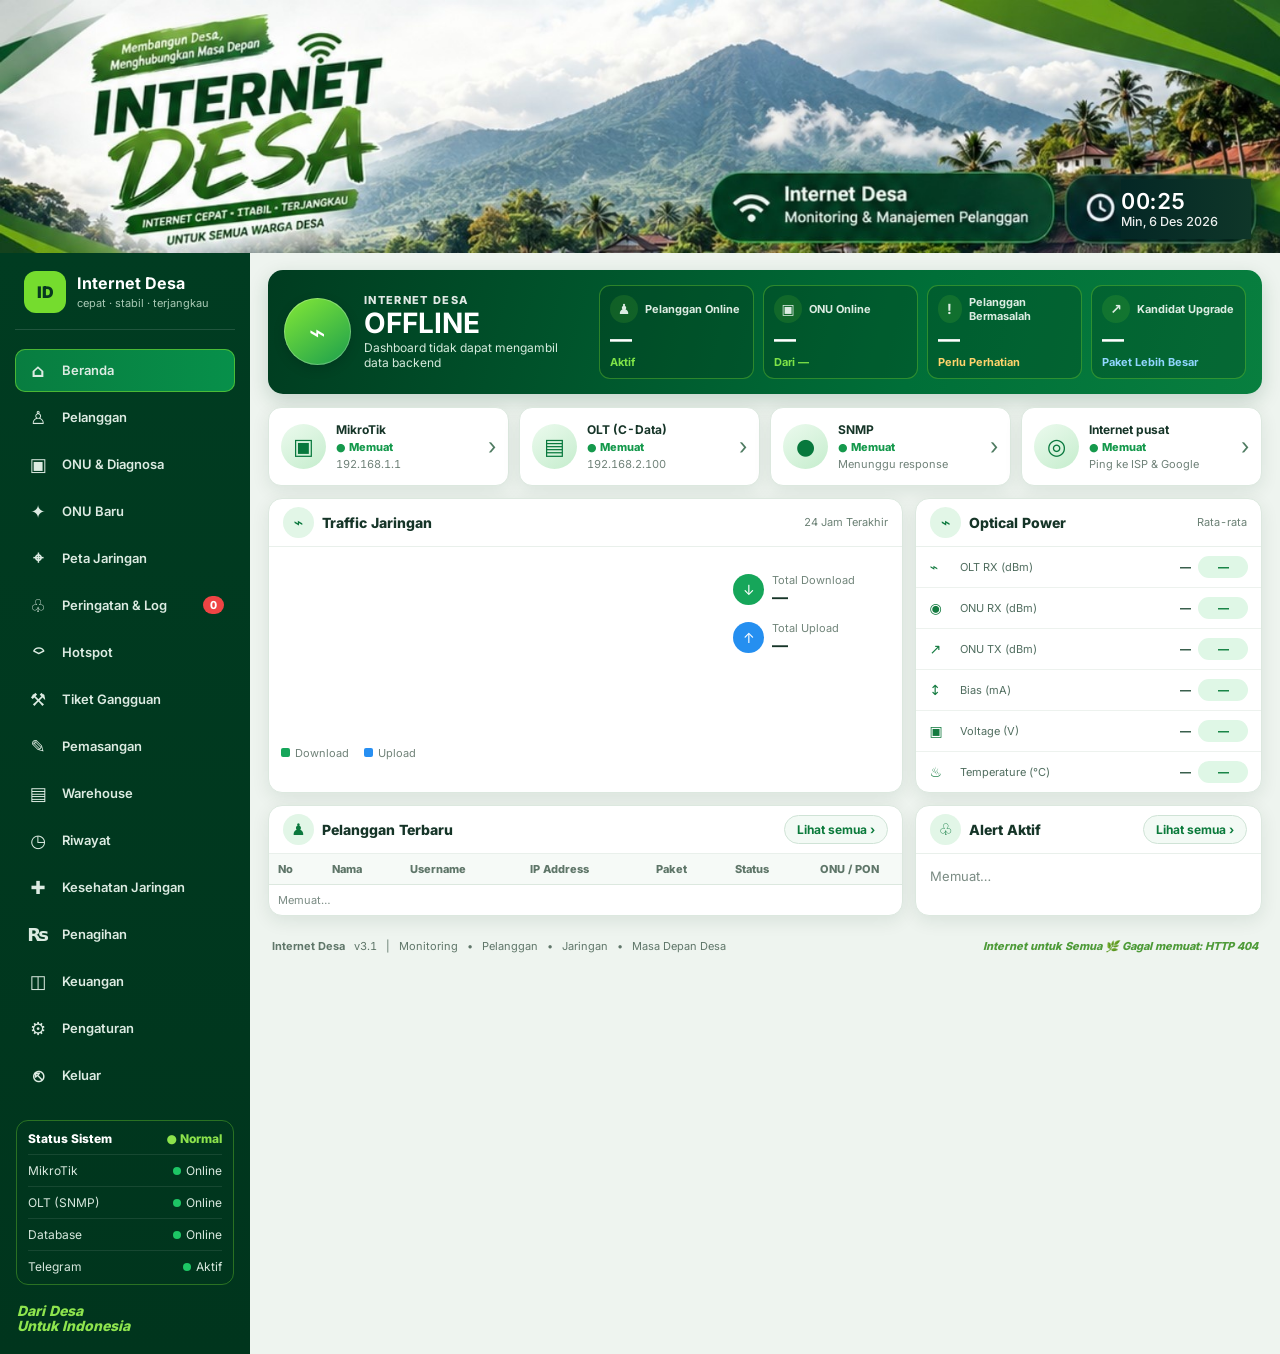
==== commit 872cd740: "Pemegang kas wilayah: pilih dari daftar akun + pesan galat yang jelas Menunjuk pemegang kas dulu lew" ====
--- a/index.html
+++ b/index.html
@@ -402,7 +402,8 @@
   <label>Metode uang muka</label><select id="kuDPMetode"><option value="tunai">Tunai</option><option value="transfer">Transfer bank</option><option value="qris">QRIS / e-wallet</option><option value="lainnya">Lainnya</option></select>
   <div class="plSub" style="margin-top:6px">Harga barang dihitung sebagai pengeluaran bulan pembelian (laba); bunga angsuran dibebankan per bulan sesuai jadwal. Saldo kas baru berkurang saat liabilitas dilunasi atau diangsur di tab Liabilitas.</div>
  </div>
- <div id="kuKasWrap" style="display:none"><label>Uang ini di kas <span class="plSub">(uang masuk yang diterima wilayah dihitung wajib setor ke Pusat)</span></label><select id="kuKasLok"></select></div>
+ <div id="kuKasWrap" style="display:none"><label>Uang ini di kas <span class="plSub">(uang masuk yang diterima wilayah dihitung wajib setor ke Pusat)</span></label><select id="kuKasLok" onchange="sinkronBebanKu()"></select></div>
+ <div id="kuBebanWrap" style="display:none"><label>Dibebankan ke wilayah <span class="plSub">(opsional: pengeluaran Pusat untuk satu wilayah, mis. bagian bandwidth. Dihitung sebagai beban wilayah itu dalam bagi hasil)</span></label><select id="kuBebanLok"></select></div>
  <label>Keterangan</label><textarea id="kuKet" placeholder="mis. Beli 10 ONT ZTE F670 dari toko X, nota no. 123"></textarea>
  <label>Foto nota / kuitansi</label>
  <div class="notaWrap" id="kuNotaAda"></div>
@@ -1654,8 +1655,8 @@
      <div><small>Sandi user API</small><input id="lkMtSandi" type="password" autocomplete="new-password" placeholder="${mt.ada_sandi?'tersimpan, kosongkan bila tetap':''}"></div></div>
      <div class="plSub" style="margin-top:6px">Setelah dipantau, pelanggan lokasi ini ikut <b>isolir otomatis</b>, sinkron secret PPPoE, peringatan putus, dan Diagnosa seperti lokasi 1.</div>
      <div class="blAksi" style="justify-content:flex-start;margin-top:6px"><button class="btnS" onclick="tesMtLokasi(${l.kode})">Tes koneksi</button><button class="btnS go" onclick="simpanMtLokasi(${l.kode},true)">Simpan &amp; pantau</button>${l.jaringan?`<button class="btnS" onclick="simpanMtLokasi(${l.kode},false)">Kembali ke hanya penagihan</button>`:''}</div>`:'';
-   return `<div class="blRow"${form?' style="display:block"':''}><div style="display:flex;justify-content:space-between;gap:10px;width:100%"><div><b>${l.kode} · ${esc(l.nama)}</b><div class="plSub">${l.pelanggan} pelanggan aktif · ID 463376-${l.kode}-… · ${status}</div>${st&&!st.ok&&st.pesan?'<div class="plSub turun">'+esc(st.pesan)+'</div>':''}</div>
-   <div class="blAksi"><button class="btnS" onclick="ubahLokasi(${l.kode})">Ganti nama</button><button class="btnS" onclick="ubahPjKas(${l.kode})">Admin wilayah: ${esc(l.pj_kas||'Pusat')}</button>${mt?`<button class="btnS" onclick="lk.mt=lk.mt===${l.kode}?null:${l.kode};muatLokasi()">MikroTik</button>`:''}</div></div>${form}</div>`;}).join('');
+   return `<div class="blRow" style="${form?'display:block':'flex-wrap:wrap'}"><div style="display:flex;justify-content:space-between;gap:10px;width:100%"><div><b>${l.kode} · ${esc(l.nama)}</b><div class="plSub">${l.pelanggan} pelanggan aktif · ID 463376-${l.kode}-… · ${status}</div>${st&&!st.ok&&st.pesan?'<div class="plSub turun">'+esc(st.pesan)+'</div>':''}</div>
+   <div class="blAksi"><button class="btnS" onclick="ubahLokasi(${l.kode})">Ganti nama</button><button class="btnS" onclick="ubahPjKas(${l.kode})">Admin wilayah: ${esc(l.pj_kas||'Pusat')}</button>${mt?`<button class="btnS" onclick="lk.mt=lk.mt===${l.kode}?null:${l.kode};muatLokasi()">MikroTik</button>`:''}</div></div><div id="pjForm${l.kode}" style="flex-basis:100%;width:100%"></div>${form}</div>`;}).join('');
  }catch(e){ $('lkList').innerHTML='<div class="muted">Gagal memuat: '+esc(e.message)+'</div>'; }
 }
 async function simpanLokasi(url,metode,nama,pesanOk){
@@ -1683,10 +1684,21 @@
  catch(e){ $('lkMsg').style.color='#b42318'; $('lkMsg').textContent='Gagal: '+e.message; }
 }
 async function ubahPjKas(k){
- const u=prompt('Admin wilayah '+namaLokasi(k)+' (pemegang kas): ketik username akun lokasi ini yang memegang uang wilayah dan mencatat setoran ke Pusat (di W2: akun mitra W2). Kosongkan = dipegang Pusat.',(pl.lokasi.find(x=>x.kode===k)||{}).pj_kas||'');
- if(u==null) return;
- try{ await jsonAtauError(await fetch('/api/lokasi/'+k+'/pj-kas',{method:'PUT',headers:{'Content-Type':'application/json'},body:JSON.stringify({username:u.trim()||null})}));
-  $('lkMsg').style.color='#0b7a3b'; $('lkMsg').textContent='Admin wilayah '+namaLokasi(k)+': '+(u.trim()||'Pusat')+'.'; await muatLokasi(); }
+ // Pilihan, bukan ketik: hanya akun admin wilayah / mitra yang lokasinya sama dengan wilayah ini.
+ let akun=[]; try{ akun=(await jsonAtauError(await fetch('/api/akun',{cache:'no-store'}))).akun; }catch(e){}
+ const calon=akun.filter(a=>['wilayah','mitra'].includes(a.peran)&&(a.lokasi||1)===k&&a.aktif);
+ const kini=(pl.lokasi.find(x=>x.kode===k)||{}).pj_kas||'';
+ const el=$('pjForm'+k); if(!el) return;
+ if(el.innerHTML){ el.innerHTML=''; return; }
+ el.innerHTML=`<div class="plForm" style="margin-top:8px"><label>Pemegang kas ${esc(namaLokasi(k))} <span class="plSub">(memegang uang wilayah, menahan bagian bagi hasil, menyetor sisanya ke Pusat)</span></label>
+  <select id="pjPilih${k}"><option value="">Pusat (tanpa admin wilayah)</option>${calon.map(a=>`<option value="${esc(a.username)}" ${a.username===kini?'selected':''}>${esc(a.username)} · ${a.peran==='wilayah'?'admin wilayah':'mitra'}</option>`).join('')}</select>
+  ${calon.length?'':`<div class="plSub" style="color:#b45309">Belum ada akun admin wilayah/mitra dengan lokasi ${esc(namaLokasi(k))}. Buat atau ubah lokasi akunnya di Pengaturan → Pengguna.</div>`}
+  <div class="plBtns"><button class="plSave" onclick="simpanPjKas(${k})">Simpan</button><button class="plCancel" onclick="$('pjForm${k}').innerHTML=''">Batal</button></div></div>`;
+}
+async function simpanPjKas(k){
+ const u=$('pjPilih'+k).value;
+ try{ await jsonAtauError(await fetch('/api/lokasi/'+k+'/pj-kas',{method:'PUT',headers:{'Content-Type':'application/json'},body:JSON.stringify({username:u||null})}));
+  $('lkMsg').style.color='#0b7a3b'; $('lkMsg').textContent='Pemegang kas '+namaLokasi(k)+': '+(u||'Pusat')+'.'; await muatLokasi(); }
  catch(e){ $('lkMsg').style.color='#b42318'; $('lkMsg').textContent='Gagal: '+e.message; }
 }
 function ubahLokasi(k){ const nama=prompt('Nama lokasi '+k+':',namaLokasi(k)); if(nama&&nama.trim()) simpanLokasi('/api/lokasi/'+k,'PUT',nama.trim(),'Nama lokasi diganti.'); }
@@ -2969,7 +2981,10 @@
 }
 function setFormJenis(j,pilih){ ku.formJenis=j; document.querySelectorAll('.kuJenis button').forEach(b=>b.classList.toggle('on',b.dataset.j===j));
  const opt=$('kuMetode').querySelector('option[value="kredit"]'); opt.hidden=j!=='keluar'||ku.edit!=null; if(opt.hidden&&$('kuMetode').value==='kredit') $('kuMetode').value='tunai';
- aturKredit(pilih); }
+ aturKredit(pilih); sinkronBebanKu(); }
+// "Dibebankan ke wilayah" hanya untuk pengeluaran dari kas Pusat (pengeluaran kas wilayah sudah beban wilayahnya).
+function sinkronBebanKu(){ const w=$('kuBebanWrap'); if(!w) return; const boleh=ku.formJenis==='keluar'&&!$('kuKasLok').value&&(ku.lokasi||[]).length>1;
+ w.style.display=boleh?'':'none'; if(!boleh) $('kuBebanLok').value=''; }
 // Usulan nama pemasok yang sudah pernah dipakai, supaya ejaannya seragam (grup di tab Liabilitas).
 async function isiDaftarPemasok(){
  if(ku.daftarPemasok) return;
@@ -3032,10 +3047,12 @@
  isiPilihanKasKu(null);
 }
 // Pilihan kas (Pusat / kas wilayah) saat mencatat; hanya tampil bila ada lebih dari satu lokasi.
-async function isiPilihanKasKu(pilih){
+async function isiPilihanKasKu(pilih,beban){
  if(!ku.lokasi){ try{ const r=await fetch('/api/lokasi'); ku.lokasi=r.ok?(await r.json()).lokasi:[]; }catch(e){ ku.lokasi=[]; } }
  $('kuKasWrap').style.display=ku.lokasi.length>1?'':'none';
  $('kuKasLok').innerHTML='<option value="">Pusat</option>'+ku.lokasi.map(l=>`<option value="${l.kode}" ${l.kode===pilih?'selected':''}>Kas ${esc(l.nama)}</option>`).join('');
+ $('kuBebanLok').innerHTML='<option value="">— tidak (beban Pusat sendiri) —</option>'+ku.lokasi.map(l=>`<option value="${l.kode}" ${l.kode===beban?'selected':''}>${esc(l.nama)}</option>`).join('');
+ sinkronBebanKu();
 }
 function editTransaksi(i){
  const t=ku.trx.transaksi[i]; ku.edit=t.id; tabKu('catat');
@@ -3043,7 +3060,7 @@
  $('kuTgl').value=t.tanggal; $('kuJumlah').value=Number(t.jumlah).toLocaleString('id-ID'); $('kuMetode').value=t.metode; $('kuKet').value=t.keterangan||'';
  $('kuQty').value=t.qty?String(t.qty).replace('.',','):''; $('kuSatuan').value=t.qty?(t.satuan||'pcs'):''; infoQty();
  $('kuNotaAda').innerHTML=(t.nota||[]).map(n=>thumbNota(n,true)).join('');
- isiPilihanKasKu(t.lokasi??null);
+ isiPilihanKasKu(t.lokasi??null,t.beban_lokasi??null);
 }
 // Tombol Simpan: dikunci selama proses (kirim data + unggah nota bisa beberapa detik) supaya
 // tidak tertekan dua kali dan tercatat dobel; pesan juga tampil tepat di atas tombol.
@@ -3056,7 +3073,7 @@
 }
 async function simpanTransaksi(){
  if(ku.edit==null&&ku.formJenis==='keluar'&&$('kuMetode').value==='kredit') return simpanKredit();
- const body={tanggal:$('kuTgl').value,jenis:ku.formJenis,kategori_id:Number($('kuKat').value),jumlah:Number($('kuJumlah').value.replace(/\D/g,'')),metode:$('kuMetode').value,keterangan:$('kuKet').value.trim()||null,qty:bacaQty(),satuan:$('kuSatuan').value.trim()||null,lokasi:$('kuKasLok').value?Number($('kuKasLok').value):null};
+ const body={tanggal:$('kuTgl').value,jenis:ku.formJenis,kategori_id:Number($('kuKat').value),jumlah:Number($('kuJumlah').value.replace(/\D/g,'')),metode:$('kuMetode').value,keterangan:$('kuKet').value.trim()||null,qty:bacaQty(),satuan:$('kuSatuan').value.trim()||null,lokasi:$('kuKasLok').value?Number($('kuKasLok').value):null,beban_lokasi:$('kuBebanLok').value?Number($('kuBebanLok').value):null};
  if(String($('kuQty').value).trim()&&!body.qty){ kuPesan('Banyaknya barang harus berupa angka, mis. 10 atau 2,5.'); return; }
  if(!body.tanggal||!body.kategori_id||!(body.jumlah>0)){ kuPesan('Isi tanggal, kategori, dan jumlah.'); return; }
  const baru=ku.edit==null;
@@ -3303,6 +3320,26 @@
 // ===== Kas wilayah: uang yang dipegang admin wilayah & setoran ke Pusat (dengan bukti) =====
 ku.kas=null;
 const KAS_CHIP={tanpa_bukti:'<span class="chip warn">Belum ada bukti</span>',menunggu:'<span class="chip warn">Menunggu diperiksa</span>',diterima:'<span class="chip ok">Diterima Pusat</span>',ditolak:'<span class="chip bad">Ditolak</span>'};
+// Rincian bagi hasil wilayah (sama di Keuangan Pusat, halaman admin wilayah, dan portal mitra pemegang kas).
+function htmlBagiHasil(bh,rpF,namaF){
+ if(!bh) return '';
+ const pa=bh.persen_admin, pp=bh.persen_pusat;
+ if(!bh.bulan.length) return `<div style="font-size:12px;color:#6e8177;margin-top:6px">Bagi hasil laba bersih (${pa}% admin wilayah / ${pp}% Pusat) mulai berlaku <b>Buku ${esc(namaF(bh.mulai))}</b>. Sebelum itu seluruh kas wilayah disetor ke Pusat.</div>`;
+ const brs=(t,v,o)=>`<div style="display:flex;justify-content:space-between;gap:10px;padding:3px 0;${o&&o.tebal?'font-weight:800;':''}"><span style="min-width:0;color:${o&&o.redup?'#6e8177':'inherit'}">${t}</span><span style="flex:none;white-space:nowrap;color:${o&&o.warna||'inherit'}">${v}</span></div>`;
+ return bh.bulan.slice(-3).reverse().map(b=>`<div style="border:1px solid #dce8df;border-radius:12px;padding:10px 12px;margin-top:8px;background:#fbfdfb">
+  <div style="display:flex;justify-content:space-between;gap:8px;font-weight:800;font-size:13px"><span>Buku ${esc(namaF(b.periode))}</span><span style="font-size:11px;color:${b.ditutup?'#0b7a3b':'#8a5a00'}">${b.ditutup?'✓ ditutup':'berjalan · perkiraan'}</span></div>
+  <div style="font-size:13px;margin-top:6px">
+  ${brs('Pendapatan wilayah',rpF(b.pendapatan))}${brs('− Beban dari kas wilayah',rpF(b.beban_kas_wilayah),{redup:1})}
+  ${brs('= Uang kas operasional',rpF(b.kas_operasional),{tebal:1})}
+  ${brs('− Komisi mitra (dibayar Pusat)',rpF(b.komisi_mitra),{redup:1})}${brs('− Material dari Pusat',rpF(b.material),{redup:1})}
+  ${brs('− Beban lain dari Pusat (bandwidth, dll)',rpF(b.beban_pusat),{redup:1})}
+  ${b.pengembalian_pinjaman?brs('− Pengembalian pinjaman Pusat',rpF(b.pengembalian_pinjaman),{redup:1}):''}
+  ${brs(b.rugi?'= Rugi':'= Laba bersih',rpF(b.rugi?b.laba_operasional:b.laba_bersih),{tebal:1,warna:b.rugi?'#b42318':'#0b7a3b'})}
+  ${brs(`Bagian admin wilayah ${pa}% (ditahan wilayah)`,rpF(b.bagian_admin),{warna:'#2f7d0a'})}${brs(`Bagian Pusat ${pp}%`,rpF(b.bagian_pusat))}
+  ${brs('Disetor ke Pusat untuk buku ini',rpF(Math.max(0,b.setor_bulan_ini)),{tebal:1,warna:'#123c6b'})}</div>
+  ${b.rugi?'<div style="font-size:12px;color:#b42318;margin-top:4px">Rugi: bagian admin Rp0. Bila kas wilayah tidak cukup menutup beban, ajukan pinjaman ke Pusat (dikembalikan dari laba bulan berikutnya).</div>':''}</div>`).join('')
+  +(bh.hutang_pinjaman?`<div style="font-size:12px;color:#b45309;margin-top:6px">Sisa pinjaman ke Pusat: <b>${rpF(bh.hutang_pinjaman)}</b> (dikembalikan sebelum laba dibagi).</div>`:'');
+}
 async function muatKasWilayah(){
  $('kasWil').innerHTML='<div class="muted">Memuat…</div>';
  try{ const d=await jsonAtauError(await fetch('/api/kas-wilayah',{cache:'no-store'})); ku.kas=d; const owner=d.peran==='owner';
@@ -3310,7 +3347,8 @@
   $('kasWil').innerHTML=d.wilayah.map(w=>`<div class="blRow" style="display:block"><div class="plName">${esc(w.nama)}</div>
    <div class="blSum" style="margin-top:6px"><div class="blBox"><small>Masuk bulan ini</small><b>${rp(w.masuk_bulan_ini)}</b></div><div class="blBox"><small>Uang di tangan</small><b>${w.admin_wilayah?rp(w.di_tangan):'di Pusat'}</b><small>${w.admin_wilayah?'admin '+esc(w.admin_wilayah):'tanpa admin wilayah'}</small></div>
    <div class="blBox"><small>Wajib setor</small><b style="color:${w.wajib_setor?'#b45309':'#0b7a3b'}">${rp(w.wajib_setor)}</b><small>${w.tutup_terakhir?'s/d buku '+esc(namaPeriode(w.tutup_terakhir)):'belum ada buku ditutup'}</small></div>
-   <div class="blBox"><small>Menunggu diperiksa</small><b>${rp(w.menunggu.jumlah)}</b><small>${w.menunggu.n} setoran</small></div></div></div>`).join('');
+   <div class="blBox"><small>Menunggu diperiksa</small><b>${rp(w.menunggu.jumlah)}</b><small>${w.menunggu.n} setoran</small></div></div>
+   ${w.bagi_hasil?`<details style="margin-top:6px"><summary style="cursor:pointer;font-weight:700;font-size:var(--fs-sm)">Bagi hasil ${w.bagi_hasil.persen_admin}/${w.bagi_hasil.persen_pusat}${w.bagian_admin_ditahan?' · admin menahan '+rp(w.bagian_admin_ditahan):''}</summary>${htmlBagiHasil(w.bagi_hasil,rp,namaPeriode)}</details>`:''}</div>`).join('');
   $('kasForm').innerHTML=!d.wilayah.some(w=>w.admin_wilayah)?'<div class="plSub">Belum ada wilayah dengan admin wilayah (pemegang kas). Tunjuk di Pelanggan → Lokasi; wilayah tanpa admin dianggap dipegang Pusat.</div>':`<label>Catat setoran ke Pusat</label><div class="kuBayarForm" style="grid-template-columns:repeat(2,minmax(0,1fr))">
    <div><small>Wilayah</small><select id="ksLok" onchange="isiJumlahSetor()">${d.wilayah.filter(w=>w.admin_wilayah).map(w=>`<option value="${w.lokasi}">${esc(w.nama)} (admin ${esc(w.admin_wilayah)})</option>`).join('')}</select></div>
    <div><small>Jumlah (Rp)</small><input id="ksJml" inputmode="numeric"></div>
